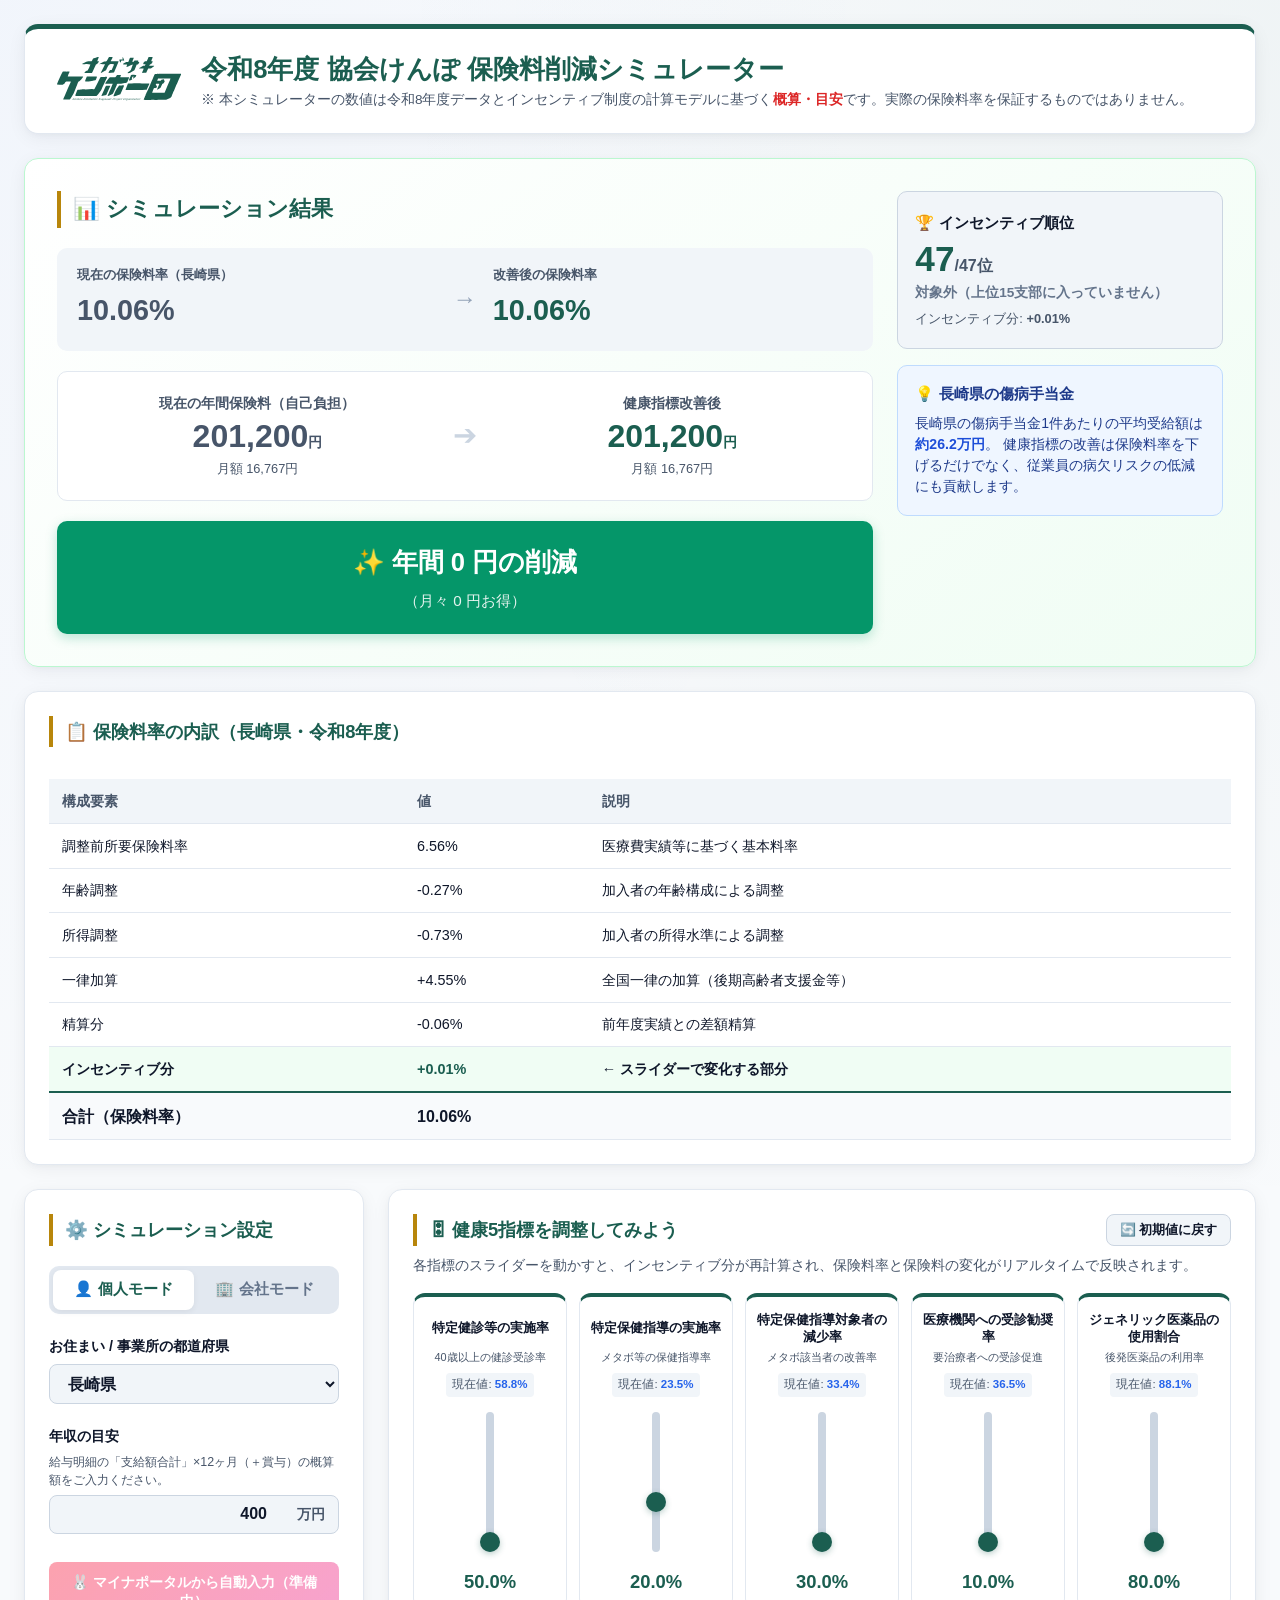
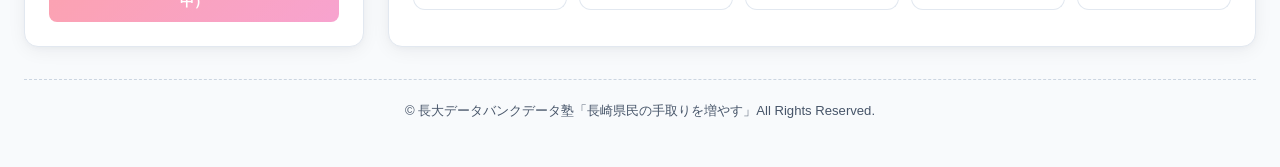
==== simulator.html @ 2b8e1562 "KenpoSimulator シミュレーターをランディングページに統合" ====
<!DOCTYPE html>
<html lang="ja">
  <head>
    <meta charset="UTF-8" />
    <link rel="icon" type="image/svg+xml" href="data:image/svg+xml,<svg xmlns=%22http://www.w3.org/2000/svg%22 viewBox=%220 0 100 100%22><text y=%22.9em%22 font-size=%2290%22>📉</text></svg>" />
    <meta name="viewport" content="width=device-width, initial-scale=1.0" />
    <title>令和8年度 協会けんぽ 保険料削減シミュレーター</title>
    
    <style rel="stylesheet" crossorigin>:root{--bg-primary: #f8fafc;--bg-secondary: #ffffff;--bg-subtle: #f1f5f9;--primary: #1b5e50;--primary-glow: rgba(27, 94, 80, .15);--accent: #2563eb;--accent-glow: rgba(37, 99, 235, .15);--gold: #b8860b;--gold-light: #fef3c7;--text-main: #0f172a;--text-muted: #475569;--text-highlight: #059669;--border: 1px solid #e2e8f0;--card-shadow: 0 4px 20px -2px rgba(15, 23, 42, .07), 0 2px 6px -1px rgba(15, 23, 42, .03);--transition: all .2s ease;--radius: 14px}*{box-sizing:border-box;margin:0;padding:0}body{font-family:Outfit,Inter,Noto Sans JP,sans-serif;background:var(--bg-primary);background-image:radial-gradient(at 0% 0%,rgba(37,99,235,.03) 0px,transparent 50%),radial-gradient(at 100% 0%,rgba(27,94,80,.04) 0px,transparent 50%);color:var(--text-main);min-height:100vh;line-height:1.7;padding:1.5rem;font-size:1rem}.app-container{max-width:1280px;margin:0 auto;display:flex;flex-direction:column;gap:1.5rem}.app-header{padding:1.5rem 2rem;background:var(--bg-secondary);border:var(--border);border-radius:var(--radius);box-shadow:var(--card-shadow);border-top:5px solid var(--primary)}.header-title-area{display:flex;align-items:center;gap:1.25rem}.header-logo-svg{height:48px;width:auto;flex-shrink:0}.title-group{display:flex;flex-direction:column;gap:.25rem}.header-title{font-size:1.6rem;font-weight:800;color:var(--primary);line-height:1.3}.disclaimer-text{font-size:.85rem;color:var(--text-muted);line-height:1.4}.disclaimer-text strong{color:#dc2626}.main-layout{display:flex;flex-direction:column;gap:1.5rem}.glass-card{background:var(--bg-secondary);border:var(--border);border-radius:var(--radius);padding:1.5rem;box-shadow:var(--card-shadow)}.results-banner{display:flex;gap:1.5rem;background:linear-gradient(145deg,#fff,#f0fdf4);border:1px solid #bbf7d0;padding:2rem}.result-main-info{flex:5;display:flex;flex-direction:column;gap:1.25rem}.result-side-info{flex:2;display:flex;flex-direction:column;gap:1rem;min-width:240px}.result-headline{font-size:1.35rem;font-weight:800;color:var(--primary);border-left:4px solid var(--gold);padding-left:.75rem}.rate-comparison-strip{display:flex;align-items:center;gap:1rem;background:var(--bg-subtle);border-radius:10px;padding:1rem 1.25rem}.rate-box{display:flex;flex-direction:column;flex:1}.rate-label{font-size:.8rem;color:var(--text-muted);font-weight:600}.rate-value{font-size:1.8rem;font-weight:900;font-feature-settings:"tnum"}.rate-value.current{color:#475569}.rate-value.simulated{color:var(--primary)}.rate-arrow{font-size:1.5rem;color:#94a3b8;font-weight:700;flex-shrink:0}.amount-comparison{display:flex;align-items:center;gap:1rem;background:var(--bg-secondary);border-radius:10px;padding:1.25rem;border:1px solid #e2e8f0}.amount-box{display:flex;flex-direction:column;flex:1;text-align:center;gap:.15rem}.amount-label{font-size:.85rem;color:var(--text-muted);font-weight:600}.amount-value{font-size:2rem;font-weight:900;font-feature-settings:"tnum";line-height:1.2}.amount-value.current{color:#475569}.amount-value.simulated{color:var(--primary)}.amount-value small{font-size:.9rem;font-weight:600}.amount-monthly{font-size:.8rem;color:var(--text-muted)}.amount-arrow{font-size:1.8rem;color:#cbd5e1;flex-shrink:0}.savings-banner{background:#059669;color:#fff;border-radius:10px;padding:1.25rem;text-align:center;display:flex;flex-direction:column;gap:.25rem;box-shadow:0 4px 12px #05966940}.savings-banner.warning{background:#dc2626;box-shadow:0 4px 12px #dc262640}.savings-banner-amount{font-size:1.6rem;font-weight:900}.savings-banner-sub{font-size:.95rem;opacity:.9}.fun-fact-card{background:#fef3c7;border:1px solid #fde68a;padding:1.1rem;border-radius:10px;display:flex;align-items:center;gap:.75rem}.fun-fact-emoji{font-size:2rem;flex-shrink:0}.fun-fact-body{display:flex;flex-direction:column;gap:.15rem}.fun-fact-lead{font-size:.8rem;color:#92400e}.fun-fact-main{font-size:1.05rem;color:#78350f}.info-card{padding:1.1rem;border-radius:10px;font-size:.88rem;line-height:1.5}.info-card.nagasaki{background:#eff6ff;border:1px solid #bfdbfe;color:#1e3a8a}.info-card h4{margin-bottom:.4rem;font-size:.95rem}.info-card strong{color:#1d4ed8}.main-grid{display:grid;grid-template-columns:340px 1fr;gap:1.5rem}.section-title{font-size:1.15rem;font-weight:800;color:var(--primary);border-left:4px solid var(--gold);padding-left:.75rem;margin-bottom:1.25rem}.mode-tabs{display:flex;gap:0;margin-bottom:1.25rem;background:#e2e8f0;padding:4px;border-radius:10px}.mode-tab{flex:1;padding:.6rem 0;border:none;background:transparent;font-size:.95rem;font-weight:700;color:#64748b;cursor:pointer;border-radius:8px;transition:var(--transition)}.mode-tab.active{background:#fff;color:var(--primary);box-shadow:0 2px 6px #0000000f}.mode-tab:hover:not(.active){color:var(--text-main)}.input-form-area{display:flex;flex-direction:column;gap:1.25rem}.control-group{display:flex;flex-direction:column;gap:.35rem}.control-label{font-size:.9rem;color:var(--text-main);font-weight:700}.input-hint{font-size:.78rem;color:var(--text-muted);line-height:1.4}.custom-select,.custom-input{background:var(--bg-subtle);border:1px solid #cbd5e1;border-radius:8px;color:var(--text-main);padding:.6rem .9rem;font-size:1rem;font-weight:600;width:100%;transition:var(--transition);outline:none}.custom-input:focus,.custom-select:focus{border-color:var(--primary);background:#fff;box-shadow:0 0 0 3px var(--primary-glow)}.input-with-unit{position:relative;display:flex;align-items:center}.input-with-unit .custom-input{padding-right:3.5rem;text-align:right}.input-unit{position:absolute;right:.9rem;font-size:.85rem;color:var(--text-muted);font-weight:700;pointer-events:none}.mynaportal-mock{margin-top:.5rem}.mynaportal-btn{width:100%;padding:.7rem;background:linear-gradient(135deg,#fb7185,#f472b6);color:#fff;border:none;border-radius:8px;font-size:.9rem;font-weight:700;cursor:not-allowed;opacity:.65;display:flex;justify-content:center;align-items:center;gap:.4rem}.slider-header{display:flex;justify-content:space-between;align-items:flex-start;margin-bottom:.5rem}.slider-header .section-title{margin-bottom:0}.reset-btn{background:var(--bg-subtle);border:1px solid #cbd5e1;color:var(--text-main);padding:.4rem .8rem;border-radius:8px;font-size:.8rem;font-weight:700;cursor:pointer;transition:var(--transition);white-space:nowrap}.reset-btn:hover{background:#e2e8f0}.slider-guide{font-size:.85rem;color:var(--text-muted);margin-bottom:1rem}.slider-grid{display:grid;grid-template-columns:repeat(5,1fr);gap:.75rem}.slider-card{background:#fff;border:1px solid #e2e8f0;border-radius:12px;padding:.75rem .5rem;display:flex;flex-direction:column;align-items:center;border-top:4px solid var(--primary);transition:var(--transition)}.slider-card:hover{border-color:var(--primary);transform:translateY(-2px);box-shadow:0 6px 16px #0f172a0f}.slider-title{font-size:.8rem;font-weight:700;text-align:center;color:var(--text-main);min-height:2.4rem;display:flex;align-items:center;justify-content:center;line-height:1.3}.slider-description{font-size:.68rem;color:var(--text-muted);text-align:center;margin-bottom:.4rem}.reference-value{font-size:.72rem;color:var(--text-muted);background:var(--bg-subtle);padding:.15rem .4rem;border-radius:4px;margin-bottom:.6rem}.reference-value span{color:var(--accent);font-weight:700}.vertical-slider-wrapper{height:150px;display:flex;align-items:center;justify-content:center;margin-bottom:.6rem}.slider-vertical{-webkit-appearance:none;-moz-appearance:none;appearance:none;width:8px;height:140px;background:#cbd5e1;border-radius:4px;outline:none;cursor:pointer;writing-mode:vertical-lr;direction:rtl}.slider-vertical::-webkit-slider-thumb{-webkit-appearance:none;-moz-appearance:none;appearance:none;width:20px;height:20px;border-radius:50%;background:var(--primary);box-shadow:0 2px 6px #1b5e504d;cursor:pointer;transition:transform .1s}.slider-vertical::-webkit-slider-thumb:hover{transform:scale(1.2)}.slider-vertical::-moz-range-thumb{width:20px;height:20px;border:none;border-radius:50%;background:var(--primary);box-shadow:0 2px 6px #1b5e504d;cursor:pointer}.slider-value{font-size:1.15rem;font-weight:800;color:var(--primary);font-feature-settings:"tnum"}.rank-card{background:#f1f5f9;border:1px solid #cbd5e1;padding:1.1rem;border-radius:10px;display:flex;flex-direction:column;gap:.3rem}.rank-card.top15{background:#ecfdf5;border-color:#a7f3d0}.rank-card h4{font-size:.95rem;color:var(--text-main)}.rank-number{font-size:2.2rem;font-weight:900;color:var(--primary);line-height:1}.rank-number small{font-size:1rem;font-weight:700;color:var(--text-muted)}.rank-status{font-size:.85rem;font-weight:700;color:#047857}.rank-card:not(.top15) .rank-status{color:#64748b}.rank-detail{font-size:.8rem;color:var(--text-muted)}.rank-change{font-size:.75rem;color:#94a3b8;margin-left:.2rem}.rate-breakdown-section{display:flex;flex-direction:column;gap:.75rem}.rate-breakdown-table{width:100%;border-collapse:collapse;font-size:.9rem}.rate-breakdown-table th,.rate-breakdown-table td{padding:.6rem .8rem;text-align:left;border-bottom:1px solid #e2e8f0}.rate-breakdown-table th{background:var(--bg-subtle);color:var(--text-muted);font-weight:700}.rate-breakdown-table tr.highlight-row{background:#f0fdf4;font-weight:700}.rate-breakdown-table td.incentive-value{color:var(--primary);font-weight:800}.rate-breakdown-table tr.total-row{border-top:2px solid var(--primary);background:#f8fafc;font-size:1rem}.app-footer{text-align:center;padding:1.25rem;color:var(--text-muted);font-size:.82rem;border-top:1px dashed #cbd5e1;margin-top:.5rem}@media (max-width: 1100px){.results-banner{flex-direction:column}.result-side-info{flex-direction:row;min-width:auto}.main-grid{grid-template-columns:1fr}.slider-grid{grid-template-columns:repeat(auto-fit,minmax(130px,1fr))}}@media (max-width: 640px){body{padding:.75rem}.header-title-area{flex-direction:column;align-items:flex-start}.header-logo-svg{height:36px}.header-title{font-size:1.25rem}.rate-comparison-strip{flex-direction:column;text-align:center}.rate-arrow{transform:rotate(90deg)}.amount-comparison{flex-direction:column;text-align:center}.amount-arrow{transform:rotate(90deg)}.result-side-info{flex-direction:column}.slider-grid{grid-template-columns:repeat(2,1fr)}}</style>
  </head>
  <body>
    <div id="root"></div>
  <script  >(function(){const t=document.createElement("link").relList;if(t&&t.supports&&t.supports("modulepreload"))return;for(const l of document.querySelectorAll('link[rel="modulepreload"]'))r(l);new MutationObserver(l=>{for(const u of l)if(u.type==="childList")for(const a of u.addedNodes)a.tagName==="LINK"&&a.rel==="modulepreload"&&r(a)}).observe(document,{childList:!0,subtree:!0});function n(l){const u={};return l.integrity&&(u.integrity=l.integrity),l.referrerPolicy&&(u.referrerPolicy=l.referrerPolicy),l.crossOrigin==="use-credentials"?u.credentials="include":l.crossOrigin==="anonymous"?u.credentials="omit":u.credentials="same-origin",u}function r(l){if(l.ep)return;l.ep=!0;const u=n(l);fetch(l.href,u)}})();function sc(e){return e&&e.__esModule&&Object.prototype.hasOwnProperty.call(e,"default")?e.default:e}var Xi={exports:{}},cl={},Zi={exports:{}},P={};/**
 * @license React
 * react.production.min.js
 *
 * Copyright (c) Facebook, Inc. and its affiliates.
 *
 * This source code is licensed under the MIT license found in the
 * LICENSE file in the root directory of this source tree.
 */var nr=Symbol.for("react.element"),cc=Symbol.for("react.portal"),fc=Symbol.for("react.fragment"),dc=Symbol.for("react.strict_mode"),pc=Symbol.for("react.profiler"),hc=Symbol.for("react.provider"),gc=Symbol.for("react.context"),mc=Symbol.for("react.forward_ref"),yc=Symbol.for("react.suspense"),vc=Symbol.for("react.memo"),Rc=Symbol.for("react.lazy"),Oa=Symbol.iterator;function kc(e){return e===null||typeof e!="object"?null:(e=Oa&&e[Oa]||e["@@iterator"],typeof e=="function"?e:null)}var Ji={isMounted:function(){return!1},enqueueForceUpdate:function(){},enqueueReplaceState:function(){},enqueueSetState:function(){}},qi=Object.assign,bi={};function pn(e,t,n){this.props=e,this.context=t,this.refs=bi,this.updater=n||Ji}pn.prototype.isReactComponent={};pn.prototype.setState=function(e,t){if(typeof e!="object"&&typeof e!="function"&&e!=null)throw Error("setState(...): takes an object of state variables to update or a function which returns an object of state variables.");this.updater.enqueueSetState(this,e,t,"setState")};pn.prototype.forceUpdate=function(e){this.updater.enqueueForceUpdate(this,e,"forceUpdate")};function eo(){}eo.prototype=pn.prototype;function Wu(e,t,n){this.props=e,this.context=t,this.refs=bi,this.updater=n||Ji}var Qu=Wu.prototype=new eo;Qu.constructor=Wu;qi(Qu,pn.prototype);Qu.isPureReactComponent=!0;var Fa=Array.isArray,to=Object.prototype.hasOwnProperty,Ku={current:null},no={key:!0,ref:!0,__self:!0,__source:!0};function ro(e,t,n){var r,l={},u=null,a=null;if(t!=null)for(r in t.ref!==void 0&&(a=t.ref),t.key!==void 0&&(u=""+t.key),t)to.call(t,r)&&!no.hasOwnProperty(r)&&(l[r]=t[r]);var i=arguments.length-2;if(i===1)l.children=n;else if(1<i){for(var o=Array(i),d=0;d<i;d++)o[d]=arguments[d+2];l.children=o}if(e&&e.defaultProps)for(r in i=e.defaultProps,i)l[r]===void 0&&(l[r]=i[r]);return{$typeof:nr,type:e,key:u,ref:a,props:l,_owner:Ku.current}}function wc(e,t){return{$typeof:nr,type:e.type,key:t,ref:e.ref,props:e.props,_owner:e._owner}}function Xu(e){return typeof e=="object"&&e!==null&&e.$typeof===nr}function Sc(e){var t={"=":"=0",":":"=2"};return"$"+e.replace(/[=:]/g,function(n){return t[n]})}var Ga=/\/+/g;function Nl(e,t){return typeof e=="object"&&e!==null&&e.key!=null?Sc(""+e.key):t.toString(36)}function Er(e,t,n,r,l){var u=typeof e;(u==="undefined"||u==="boolean")&&(e=null);var a=!1;if(e===null)a=!0;else switch(u){case"string":case"number":a=!0;break;case"object":switch(e.$typeof){case nr:case cc:a=!0}}if(a)return a=e,l=l(a),e=r===""?"."+Nl(a,0):r,Fa(l)?(n="",e!=null&&(n=e.replace(Ga,"</body>/")+"/"),Er(l,t,n,"",function(d){return d})):l!=null&&(Xu(l)&&(l=wc(l,n+(!l.key||a&&a.key===l.key?"":(""+l.key).replace(Ga,"</body>/")+"/")+e)),t.push(l)),1;if(a=0,r=r===""?".":r+":",Fa(e))for(var i=0;i<e.length;i++){u=e[i];var o=r+Nl(u,i);a+=Er(u,t,n,o,l)}else if(o=kc(e),typeof o=="function")for(e=o.call(e),i=0;!(u=e.next()).done;)u=u.value,o=r+Nl(u,i++),a+=Er(u,t,n,o,l);else if(u==="object")throw t=String(e),Error("Objects are not valid as a React child (found: "+(t==="[object Object]"?"object with keys {"+Object.keys(e).join(", ")+"}":t)+"). If you meant to render a collection of children, use an array instead.");return a}function sr(e,t,n){if(e==null)return e;var r=[],l=0;return Er(e,r,"","",function(u){return t.call(n,u,l++)}),r}function xc(e){if(e._status===-1){var t=e._result;t=t(),t.then(function(n){(e._status===0||e._status===-1)&&(e._status=1,e._result=n)},function(n){(e._status===0||e._status===-1)&&(e._status=2,e._result=n)}),e._status===-1&&(e._status=0,e._result=t)}if(e._status===1)return e._result.default;throw e._result}var se={current:null},Yr={transition:null},jc={ReactCurrentDispatcher:se,ReactCurrentBatchConfig:Yr,ReactCurrentOwner:Ku};function lo(){throw Error("act(...) is not supported in production builds of React.")}P.Children={map:sr,forEach:function(e,t,n){sr(e,function(){t.apply(this,arguments)},n)},count:function(e){var t=0;return sr(e,function(){t++}),t},toArray:function(e){return sr(e,function(t){return t})||[]},only:function(e){if(!Xu(e))throw Error("React.Children.only expected to receive a single React element child.");return e}};P.Component=pn;P.Fragment=fc;P.Profiler=pc;P.PureComponent=Wu;P.StrictMode=dc;P.Suspense=yc;P.__SECRET_INTERNALS_DO_NOT_USE_OR_YOU_WILL_BE_FIRED=jc;P.act=lo;P.cloneElement=function(e,t,n){if(e==null)throw Error("React.cloneElement(...): The argument must be a React element, but you passed "+e+".");var r=qi({},e.props),l=e.key,u=e.ref,a=e._owner;if(t!=null){if(t.ref!==void 0&&(u=t.ref,a=Ku.current),t.key!==void 0&&(l=""+t.key),e.type&&e.type.defaultProps)var i=e.type.defaultProps;for(o in t)to.call(t,o)&&!no.hasOwnProperty(o)&&(r[o]=t[o]===void 0&&i!==void 0?i[o]:t[o])}var o=arguments.length-2;if(o===1)r.children=n;else if(1<o){i=Array(o);for(var d=0;d<o;d++)i[d]=arguments[d+2];r.children=i}return{$typeof:nr,type:e.type,key:l,ref:u,props:r,_owner:a}};P.createContext=function(e){return e={$typeof:gc,_currentValue:e,_currentValue2:e,_threadCount:0,Provider:null,Consumer:null,_defaultValue:null,_globalName:null},e.Provider={$typeof:hc,_context:e},e.Consumer=e};P.createElement=ro;P.createFactory=function(e){var t=ro.bind(null,e);return t.type=e,t};P.createRef=function(){return{current:null}};P.forwardRef=function(e){return{$typeof:mc,render:e}};P.isValidElement=Xu;P.lazy=function(e){return{$typeof:Rc,_payload:{_status:-1,_result:e},_init:xc}};P.memo=function(e,t){return{$typeof:vc,type:e,compare:t===void 0?null:t}};P.startTransition=function(e){var t=Yr.transition;Yr.transition={};try{e()}finally{Yr.transition=t}};P.unstable_act=lo;P.useCallback=function(e,t){return se.current.useCallback(e,t)};P.useContext=function(e){return se.current.useContext(e)};P.useDebugValue=function(){};P.useDeferredValue=function(e){return se.current.useDeferredValue(e)};P.useEffect=function(e,t){return se.current.useEffect(e,t)};P.useId=function(){return se.current.useId()};P.useImperativeHandle=function(e,t,n){return se.current.useImperativeHandle(e,t,n)};P.useInsertionEffect=function(e,t){return se.current.useInsertionEffect(e,t)};P.useLayoutEffect=function(e,t){return se.current.useLayoutEffect(e,t)};P.useMemo=function(e,t){return se.current.useMemo(e,t)};P.useReducer=function(e,t,n){return se.current.useReducer(e,t,n)};P.useRef=function(e){return se.current.useRef(e)};P.useState=function(e){return se.current.useState(e)};P.useSyncExternalStore=function(e,t,n){return se.current.useSyncExternalStore(e,t,n)};P.useTransition=function(){return se.current.useTransition()};P.version="18.3.1";Zi.exports=P;var Pe=Zi.exports;const Cc=sc(Pe);/**
 * @license React
 * react-jsx-runtime.production.min.js
 *
 * Copyright (c) Facebook, Inc. and its affiliates.
 *
 * This source code is licensed under the MIT license found in the
 * LICENSE file in the root directory of this source tree.
 */var Ic=Pe,Nc=Symbol.for("react.element"),Ec=Symbol.for("react.fragment"),Yc=Object.prototype.hasOwnProperty,_c=Ic.__SECRET_INTERNALS_DO_NOT_USE_OR_YOU_WILL_BE_FIRED.ReactCurrentOwner,Dc={key:!0,ref:!0,__self:!0,__source:!0};function uo(e,t,n){var r,l={},u=null,a=null;n!==void 0&&(u=""+n),t.key!==void 0&&(u=""+t.key),t.ref!==void 0&&(a=t.ref);for(r in t)Yc.call(t,r)&&!Dc.hasOwnProperty(r)&&(l[r]=t[r]);if(e&&e.defaultProps)for(r in t=e.defaultProps,t)l[r]===void 0&&(l[r]=t[r]);return{$typeof:Nc,type:e,key:u,ref:a,props:l,_owner:_c.current}}cl.Fragment=Ec;cl.jsx=uo;cl.jsxs=uo;Xi.exports=cl;var f=Xi.exports,bl={},ao={exports:{}},ke={},io={exports:{}},oo={};/**
 * @license React
 * scheduler.production.min.js
 *
 * Copyright (c) Facebook, Inc. and its affiliates.
 *
 * This source code is licensed under the MIT license found in the
 * LICENSE file in the root directory of this source tree.
 */(function(e){function t(j,_){var D=j.length;j.push(_);e:for(;0<D;){var B=D-1>>>1,J=j[B];if(0<l(J,_))j[B]=_,j[D]=J,D=B;else break e}}function n(j){return j.length===0?null:j[0]}function r(j){if(j.length===0)return null;var _=j[0],D=j.pop();if(D!==_){j[0]=D;e:for(var B=0,J=j.length,ir=J>>>1;B<ir;){var xt=2*(B+1)-1,Il=j[xt],jt=xt+1,or=j[jt];if(0>l(Il,D))jt<J&&0>l(or,Il)?(j[B]=or,j[jt]=D,B=jt):(j[B]=Il,j[xt]=D,B=xt);else if(jt<J&&0>l(or,D))j[B]=or,j[jt]=D,B=jt;else break e}}return _}function l(j,_){var D=j.sortIndex-_.sortIndex;return D!==0?D:j.id-_.id}if(typeof performance=="object"&&typeof performance.now=="function"){var u=performance;e.unstable_now=function(){return u.now()}}else{var a=Date,i=a.now();e.unstable_now=function(){return a.now()-i}}var o=[],d=[],y=1,m=null,g=3,w=!1,x=!1,R=!1,z=typeof setTimeout=="function"?setTimeout:null,p=typeof clearTimeout=="function"?clearTimeout:null,s=typeof setImmediate<"u"?setImmediate:null;typeof navigator<"u"&&navigator.scheduling!==void 0&&navigator.scheduling.isInputPending!==void 0&&navigator.scheduling.isInputPending.bind(navigator.scheduling);function c(j){for(var _=n(d);_!==null;){if(_.callback===null)r(d);else if(_.startTime<=j)r(d),_.sortIndex=_.expirationTime,t(o,_);else break;_=n(d)}}function h(j){if(R=!1,c(j),!x)if(n(o)!==null)x=!0,mn(S);else{var _=n(d);_!==null&&$(h,_.startTime-j)}}function S(j,_){x=!1,R&&(R=!1,p(k),k=-1),w=!0;var D=g;try{for(c(_),m=n(o);m!==null&&(!(m.expirationTime>_)||j&&!K());){var B=m.callback;if(typeof B=="function"){m.callback=null,g=m.priorityLevel;var J=B(m.expirationTime<=_);_=e.unstable_now(),typeof J=="function"?m.callback=J:m===n(o)&&r(o),c(_)}else r(o);m=n(o)}if(m!==null)var ir=!0;else{var xt=n(d);xt!==null&&$(h,xt.startTime-_),ir=!1}return ir}finally{m=null,g=D,w=!1}}var N=!1,C=null,k=-1,Y=5,E=-1;function K(){return!(e.unstable_now()-E<Y)}function Ee(){if(C!==null){var j=e.unstable_now();E=j;var _=!0;try{_=C(!0,j)}finally{_?Ye():(N=!1,C=null)}}else N=!1}var Ye;if(typeof s=="function")Ye=function(){s(Ee)};else if(typeof MessageChannel<"u"){var tt=new MessageChannel,St=tt.port2;tt.port1.onmessage=Ee,Ye=function(){St.postMessage(null)}}else Ye=function(){z(Ee,0)};function mn(j){C=j,N||(N=!0,Ye())}function $(j,_){k=z(function(){j(e.unstable_now())},_)}e.unstable_IdlePriority=5,e.unstable_ImmediatePriority=1,e.unstable_LowPriority=4,e.unstable_NormalPriority=3,e.unstable_Profiling=null,e.unstable_UserBlockingPriority=2,e.unstable_cancelCallback=function(j){j.callback=null},e.unstable_continueExecution=function(){x||w||(x=!0,mn(S))},e.unstable_forceFrameRate=function(j){0>j||125<j?console.error("forceFrameRate takes a positive int between 0 and 125, forcing frame rates higher than 125 fps is not supported"):Y=0<j?Math.floor(1e3/j):5},e.unstable_getCurrentPriorityLevel=function(){return g},e.unstable_getFirstCallbackNode=function(){return n(o)},e.unstable_next=function(j){switch(g){case 1:case 2:case 3:var _=3;break;default:_=g}var D=g;g=_;try{return j()}finally{g=D}},e.unstable_pauseExecution=function(){},e.unstable_requestPaint=function(){},e.unstable_runWithPriority=function(j,_){switch(j){case 1:case 2:case 3:case 4:case 5:break;default:j=3}var D=g;g=j;try{return _()}finally{g=D}},e.unstable_scheduleCallback=function(j,_,D){var B=e.unstable_now();switch(typeof D=="object"&&D!==null?(D=D.delay,D=typeof D=="number"&&0<D?B+D:B):D=B,j){case 1:var J=-1;break;case 2:J=250;break;case 5:J=1073741823;break;case 4:J=1e4;break;default:J=5e3}return J=D+J,j={id:y++,callback:_,priorityLevel:j,startTime:D,expirationTime:J,sortIndex:-1},D>B?(j.sortIndex=D,t(d,j),n(o)===null&&j===n(d)&&(R?(p(k),k=-1):R=!0,$(h,D-B))):(j.sortIndex=J,t(o,j),x||w||(x=!0,mn(S))),j},e.unstable_shouldYield=K,e.unstable_wrapCallback=function(j){var _=g;return function(){var D=g;g=_;try{return j.apply(this,arguments)}finally{g=D}}}})(oo);io.exports=oo;var Pc=io.exports;/**
 * @license React
 * react-dom.production.min.js
 *
 * Copyright (c) Facebook, Inc. and its affiliates.
 *
 * This source code is licensed under the MIT license found in the
 * LICENSE file in the root directory of this source tree.
 */var Ac=Pe,Re=Pc;function v(e){for(var t="https://reactjs.org/docs/error-decoder.html?invariant="+e,n=1;n<arguments.length;n++)t+="&args[]="+encodeURIComponent(arguments[n]);return"Minified React error #"+e+"; visit "+t+" for the full message or use the non-minified dev environment for full errors and additional helpful warnings."}var so=new Set,Vn={};function Tt(e,t){un(e,t),un(e+"Capture",t)}function un(e,t){for(Vn[e]=t,e=0;e<t.length;e++)so.add(t[e])}var Ze=!(typeof window>"u"||typeof window.document>"u"||typeof window.document.createElement>"u"),eu=Object.prototype.hasOwnProperty,zc=/^[:A-Z_a-z\u00C0-\u00D6\u00D8-\u00F6\u00F8-\u02FF\u0370-\u037D\u037F-\u1FFF\u200C-\u200D\u2070-\u218F\u2C00-\u2FEF\u3001-\uD7FF\uF900-\uFDCF\uFDF0-\uFFFD][:A-Z_a-z\u00C0-\u00D6\u00D8-\u00F6\u00F8-\u02FF\u0370-\u037D\u037F-\u1FFF\u200C-\u200D\u2070-\u218F\u2C00-\u2FEF\u3001-\uD7FF\uF900-\uFDCF\uFDF0-\uFFFD\-.0-9\u00B7\u0300-\u036F\u203F-\u2040]*$/,$a={},Ha={};function Uc(e){return eu.call(Ha,e)?!0:eu.call($a,e)?!1:zc.test(e)?Ha[e]=!0:($a[e]=!0,!1)}function Lc(e,t,n,r){if(n!==null&&n.type===0)return!1;switch(typeof t){case"function":case"symbol":return!0;case"boolean":return r?!1:n!==null?!n.acceptsBooleans:(e=e.toLowerCase().slice(0,5),e!=="data-"&&e!=="aria-");default:return!1}}function Tc(e,t,n,r){if(t===null||typeof t>"u"||Lc(e,t,n,r))return!0;if(r)return!1;if(n!==null)switch(n.type){case 3:return!t;case 4:return t===!1;case 5:return isNaN(t);case 6:return isNaN(t)||1>t}return!1}function ce(e,t,n,r,l,u,a){this.acceptsBooleans=t===2||t===3||t===4,this.attributeName=r,this.attributeNamespace=l,this.mustUseProperty=n,this.propertyName=e,this.type=t,this.sanitizeURL=u,this.removeEmptyString=a}var ne={};"children dangerouslySetInnerHTML defaultValue defaultChecked innerHTML suppressContentEditableWarning suppressHydrationWarning style".split(" ").forEach(function(e){ne[e]=new ce(e,0,!1,e,null,!1,!1)});[["acceptCharset","accept-charset"],["className","class"],["htmlFor","for"],["httpEquiv","http-equiv"]].forEach(function(e){var t=e[0];ne[t]=new ce(t,1,!1,e[1],null,!1,!1)});["contentEditable","draggable","spellCheck","value"].forEach(function(e){ne[e]=new ce(e,2,!1,e.toLowerCase(),null,!1,!1)});["autoReverse","externalResourcesRequired","focusable","preserveAlpha"].forEach(function(e){ne[e]=new ce(e,2,!1,e,null,!1,!1)});"allowFullScreen async autoFocus autoPlay controls default  disabled disablePictureInPicture disableRemotePlayback formNoValidate hidden loop noModule noValidate open playsInline readOnly required reversed scoped seamless itemScope".split(" ").forEach(function(e){ne[e]=new ce(e,3,!1,e.toLowerCase(),null,!1,!1)});["checked","multiple","muted","selected"].forEach(function(e){ne[e]=new ce(e,3,!0,e,null,!1,!1)});["capture","download"].forEach(function(e){ne[e]=new ce(e,4,!1,e,null,!1,!1)});["cols","rows","size","span"].forEach(function(e){ne[e]=new ce(e,6,!1,e,null,!1,!1)});["rowSpan","start"].forEach(function(e){ne[e]=new ce(e,5,!1,e.toLowerCase(),null,!1,!1)});var Zu=/[\-:]([a-z])/g;function Ju(e){return e[1].toUpperCase()}"accent-height alignment-baseline arabic-form baseline-shift cap-height clip-path clip-rule color-interpolation color-interpolation-filters color-profile color-rendering dominant-baseline enable-background fill-opacity fill-rule flood-color flood-opacity font-family font-size font-size-adjust font-stretch font-style font-variant font-weight glyph-name glyph-orientation-horizontal glyph-orientation-vertical horiz-adv-x horiz-origin-x image-rendering letter-spacing lighting-color marker-end marker-mid marker-start overline-position overline-thickness paint-order panose-1 pointer-events rendering-intent shape-rendering stop-color stop-opacity strikethrough-position strikethrough-thickness stroke-dasharray stroke-dashoffset stroke-linecap stroke-linejoin stroke-miterlimit stroke-opacity stroke-width text-anchor text-decoration text-rendering underline-position underline-thickness unicode-bidi unicode-range units-per-em v-alphabetic v-hanging v-ideographic v-mathematical vector-effect vert-adv-y vert-origin-x vert-origin-y word-spacing writing-mode xmlns:xlink x-height".split(" ").forEach(function(e){var t=e.replace(Zu,Ju);ne[t]=new ce(t,1,!1,e,null,!1,!1)});"xlink:actuate xlink:arcrole xlink:role xlink:show xlink:title xlink:type".split(" ").forEach(function(e){var t=e.replace(Zu,Ju);ne[t]=new ce(t,1,!1,e,"http://www.w3.org/1999/xlink",!1,!1)});["xml:base","xml:lang","xml:space"].forEach(function(e){var t=e.replace(Zu,Ju);ne[t]=new ce(t,1,!1,e,"http://www.w3.org/XML/1998/namespace",!1,!1)});["tabIndex","crossOrigin"].forEach(function(e){ne[e]=new ce(e,1,!1,e.toLowerCase(),null,!1,!1)});ne.xlinkHref=new ce("xlinkHref",1,!1,"xlink:href","http://www.w3.org/1999/xlink",!0,!1);["src","href","action","formAction"].forEach(function(e){ne[e]=new ce(e,1,!1,e.toLowerCase(),null,!0,!0)});function qu(e,t,n,r){var l=ne.hasOwnProperty(t)?ne[t]:null;(l!==null?l.type!==0:r||!(2<t.length)||t[0]!=="o"&&t[0]!=="O"||t[1]!=="n"&&t[1]!=="N")&&(Tc(t,n,l,r)&&(n=null),r||l===null?Uc(t)&&(n===null?e.removeAttribute(t):e.setAttribute(t,""+n)):l.mustUseProperty?e[l.propertyName]=n===null?l.type===3?!1:"":n:(t=l.attributeName,r=l.attributeNamespace,n===null?e.removeAttribute(t):(l=l.type,n=l===3||l===4&&n===!0?"":""+n,r?e.setAttributeNS(r,t,n):e.setAttribute(t,n))))}var et=Ac.__SECRET_INTERNALS_DO_NOT_USE_OR_YOU_WILL_BE_FIRED,cr=Symbol.for("react.element"),Ft=Symbol.for("react.portal"),Gt=Symbol.for("react.fragment"),bu=Symbol.for("react.strict_mode"),tu=Symbol.for("react.profiler"),co=Symbol.for("react.provider"),fo=Symbol.for("react.context"),ea=Symbol.for("react.forward_ref"),nu=Symbol.for("react.suspense"),ru=Symbol.for("react.suspense_list"),ta=Symbol.for("react.memo"),rt=Symbol.for("react.lazy"),po=Symbol.for("react.offscreen"),Ba=Symbol.iterator;function yn(e){return e===null||typeof e!="object"?null:(e=Ba&&e[Ba]||e["@@iterator"],typeof e=="function"?e:null)}var G=Object.assign,El;function In(e){if(El===void 0)try{throw Error()}catch(n){var t=n.stack.trim().match(/\n( *(at )?)/);El=t&&t[1]||""}return`
`+El+e}var Yl=!1;function _l(e,t){if(!e||Yl)return"";Yl=!0;var n=Error.prepareStackTrace;Error.prepareStackTrace=void 0;try{if(t)if(t=function(){throw Error()},Object.defineProperty(t.prototype,"props",{set:function(){throw Error()}}),typeof Reflect=="object"&&Reflect.construct){try{Reflect.construct(t,[])}catch(d){var r=d}Reflect.construct(e,[],t)}else{try{t.call()}catch(d){r=d}e.call(t.prototype)}else{try{throw Error()}catch(d){r=d}e()}}catch(d){if(d&&r&&typeof d.stack=="string"){for(var l=d.stack.split(`
`),u=r.stack.split(`
`),a=l.length-1,i=u.length-1;1<=a&&0<=i&&l[a]!==u[i];)i--;for(;1<=a&&0<=i;a--,i--)if(l[a]!==u[i]){if(a!==1||i!==1)do if(a--,i--,0>i||l[a]!==u[i]){var o=`
`+l[a].replace(" at new "," at ");return e.displayName&&o.includes("<anonymous>")&&(o=o.replace("<anonymous>",e.displayName)),o}while(1<=a&&0<=i);break}}}finally{Yl=!1,Error.prepareStackTrace=n}return(e=e?e.displayName||e.name:"")?In(e):""}function Mc(e){switch(e.tag){case 5:return In(e.type);case 16:return In("Lazy");case 13:return In("Suspense");case 19:return In("SuspenseList");case 0:case 2:case 15:return e=_l(e.type,!1),e;case 11:return e=_l(e.type.render,!1),e;case 1:return e=_l(e.type,!0),e;default:return""}}function lu(e){if(e==null)return null;if(typeof e=="function")return e.displayName||e.name||null;if(typeof e=="string")return e;switch(e){case Gt:return"Fragment";case Ft:return"Portal";case tu:return"Profiler";case bu:return"StrictMode";case nu:return"Suspense";case ru:return"SuspenseList"}if(typeof e=="object")switch(e.$typeof){case fo:return(e.displayName||"Context")+".Consumer";case co:return(e._context.displayName||"Context")+".Provider";case ea:var t=e.render;return e=e.displayName,e||(e=t.displayName||t.name||"",e=e!==""?"ForwardRef("+e+")":"ForwardRef"),e;case ta:return t=e.displayName||null,t!==null?t:lu(e.type)||"Memo";case rt:t=e._payload,e=e._init;try{return lu(e(t))}catch{}}return null}function Vc(e){var t=e.type;switch(e.tag){case 24:return"Cache";case 9:return(t.displayName||"Context")+".Consumer";case 10:return(t._context.displayName||"Context")+".Provider";case 18:return"DehydratedFragment";case 11:return e=t.render,e=e.displayName||e.name||"",t.displayName||(e!==""?"ForwardRef("+e+")":"ForwardRef");case 7:return"Fragment";case 5:return t;case 4:return"Portal";case 3:return"Root";case 6:return"Text";case 16:return lu(t);case 8:return t===bu?"StrictMode":"Mode";case 22:return"Offscreen";case 12:return"Profiler";case 21:return"Scope";case 13:return"Suspense";case 19:return"SuspenseList";case 25:return"TracingMarker";case 1:case 0:case 17:case 2:case 14:case 15:if(typeof t=="function")return t.displayName||t.name||null;if(typeof t=="string")return t}return null}function yt(e){switch(typeof e){case"boolean":case"number":case"string":case"undefined":return e;case"object":return e;default:return""}}function ho(e){var t=e.type;return(e=e.nodeName)&&e.toLowerCase()==="input"&&(t==="checkbox"||t==="radio")}function Oc(e){var t=ho(e)?"checked":"value",n=Object.getOwnPropertyDescriptor(e.constructor.prototype,t),r=""+e[t];if(!e.hasOwnProperty(t)&&typeof n<"u"&&typeof n.get=="function"&&typeof n.set=="function"){var l=n.get,u=n.set;return Object.defineProperty(e,t,{configurable:!0,get:function(){return l.call(this)},set:function(a){r=""+a,u.call(this,a)}}),Object.defineProperty(e,t,{enumerable:n.enumerable}),{getValue:function(){return r},setValue:function(a){r=""+a},stopTracking:function(){e._valueTracker=null,delete e[t]}}}}function fr(e){e._valueTracker||(e._valueTracker=Oc(e))}function go(e){if(!e)return!1;var t=e._valueTracker;if(!t)return!0;var n=t.getValue(),r="";return e&&(r=ho(e)?e.checked?"true":"false":e.value),e=r,e!==n?(t.setValue(e),!0):!1}function Or(e){if(e=e||(typeof document<"u"?document:void 0),typeof e>"u")return null;try{return e.activeElement||e.body}catch{return e.body}}function uu(e,t){var n=t.checked;return G({},t,{defaultChecked:void 0,defaultValue:void 0,value:void 0,checked:n??e._wrapperState.initialChecked})}function Wa(e,t){var n=t.defaultValue==null?"":t.defaultValue,r=t.checked!=null?t.checked:t.defaultChecked;n=yt(t.value!=null?t.value:n),e._wrapperState={initialChecked:r,initialValue:n,controlled:t.type==="checkbox"||t.type==="radio"?t.checked!=null:t.value!=null}}function mo(e,t){t=t.checked,t!=null&&qu(e,"checked",t,!1)}function au(e,t){mo(e,t);var n=yt(t.value),r=t.type;if(n!=null)r==="number"?(n===0&&e.value===""||e.value!=n)&&(e.value=""+n):e.value!==""+n&&(e.value=""+n);else if(r==="submit"||r==="reset"){e.removeAttribute("value");return}t.hasOwnProperty("value")?iu(e,t.type,n):t.hasOwnProperty("defaultValue")&&iu(e,t.type,yt(t.defaultValue)),t.checked==null&&t.defaultChecked!=null&&(e.defaultChecked=!!t.defaultChecked)}function Qa(e,t,n){if(t.hasOwnProperty("value")||t.hasOwnProperty("defaultValue")){var r=t.type;if(!(r!=="submit"&&r!=="reset"||t.value!==void 0&&t.value!==null))return;t=""+e._wrapperState.initialValue,n||t===e.value||(e.value=t),e.defaultValue=t}n=e.name,n!==""&&(e.name=""),e.defaultChecked=!!e._wrapperState.initialChecked,n!==""&&(e.name=n)}function iu(e,t,n){(t!=="number"||Or(e.ownerDocument)!==e)&&(n==null?e.defaultValue=""+e._wrapperState.initialValue:e.defaultValue!==""+n&&(e.defaultValue=""+n))}var Nn=Array.isArray;function bt(e,t,n,r){if(e=e.options,t){t={};for(var l=0;l<n.length;l++)t["$"+n[l]]=!0;for(n=0;n<e.length;n++)l=t.hasOwnProperty("$"+e[n].value),e[n].selected!==l&&(e[n].selected=l),l&&r&&(e[n].defaultSelected=!0)}else{for(n=""+yt(n),t=null,l=0;l<e.length;l++){if(e[l].value===n){e[l].selected=!0,r&&(e[l].defaultSelected=!0);return}t!==null||e[l].disabled||(t=e[l])}t!==null&&(t.selected=!0)}}function ou(e,t){if(t.dangerouslySetInnerHTML!=null)throw Error(v(91));return G({},t,{value:void 0,defaultValue:void 0,children:""+e._wrapperState.initialValue})}function Ka(e,t){var n=t.value;if(n==null){if(n=t.children,t=t.defaultValue,n!=null){if(t!=null)throw Error(v(92));if(Nn(n)){if(1<n.length)throw Error(v(93));n=n[0]}t=n}t==null&&(t=""),n=t}e._wrapperState={initialValue:yt(n)}}function yo(e,t){var n=yt(t.value),r=yt(t.defaultValue);n!=null&&(n=""+n,n!==e.value&&(e.value=n),t.defaultValue==null&&e.defaultValue!==n&&(e.defaultValue=n)),r!=null&&(e.defaultValue=""+r)}function Xa(e){var t=e.textContent;t===e._wrapperState.initialValue&&t!==""&&t!==null&&(e.value=t)}function vo(e){switch(e){case"svg":return"http://www.w3.org/2000/svg";case"math":return"http://www.w3.org/1998/Math/MathML";default:return"http://www.w3.org/1999/xhtml"}}function su(e,t){return e==null||e==="http://www.w3.org/1999/xhtml"?vo(t):e==="http://www.w3.org/2000/svg"&&t==="foreignObject"?"http://www.w3.org/1999/xhtml":e}var dr,Ro=function(e){return typeof MSApp<"u"&&MSApp.execUnsafeLocalFunction?function(t,n,r,l){MSApp.execUnsafeLocalFunction(function(){return e(t,n,r,l)})}:e}(function(e,t){if(e.namespaceURI!=="http://www.w3.org/2000/svg"||"innerHTML"in e)e.innerHTML=t;else{for(dr=dr||document.createElement("div"),dr.innerHTML="<svg>"+t.valueOf().toString()+"</svg>",t=dr.firstChild;e.firstChild;)e.removeChild(e.firstChild);for(;t.firstChild;)e.appendChild(t.firstChild)}});function On(e,t){if(t){var n=e.firstChild;if(n&&n===e.lastChild&&n.nodeType===3){n.nodeValue=t;return}}e.textContent=t}var _n={animationIterationCount:!0,aspectRatio:!0,borderImageOutset:!0,borderImageSlice:!0,borderImageWidth:!0,boxFlex:!0,boxFlexGroup:!0,boxOrdinalGroup:!0,columnCount:!0,columns:!0,flex:!0,flexGrow:!0,flexPositive:!0,flexShrink:!0,flexNegative:!0,flexOrder:!0,gridArea:!0,gridRow:!0,gridRowEnd:!0,gridRowSpan:!0,gridRowStart:!0,gridColumn:!0,gridColumnEnd:!0,gridColumnSpan:!0,gridColumnStart:!0,fontWeight:!0,lineClamp:!0,lineHeight:!0,opacity:!0,order:!0,orphans:!0,tabSize:!0,widows:!0,zIndex:!0,zoom:!0,fillOpacity:!0,floodOpacity:!0,stopOpacity:!0,strokeDasharray:!0,strokeDashoffset:!0,strokeMiterlimit:!0,strokeOpacity:!0,strokeWidth:!0},Fc=["Webkit","ms","Moz","O"];Object.keys(_n).forEach(function(e){Fc.forEach(function(t){t=t+e.charAt(0).toUpperCase()+e.substring(1),_n[t]=_n[e]})});function ko(e,t,n){return t==null||typeof t=="boolean"||t===""?"":n||typeof t!="number"||t===0||_n.hasOwnProperty(e)&&_n[e]?(""+t).trim():t+"px"}function wo(e,t){e=e.style;for(var n in t)if(t.hasOwnProperty(n)){var r=n.indexOf("--")===0,l=ko(n,t[n],r);n==="float"&&(n="cssFloat"),r?e.setProperty(n,l):e[n]=l}}var Gc=G({menuitem:!0},{area:!0,base:!0,br:!0,col:!0,embed:!0,hr:!0,img:!0,input:!0,keygen:!0,link:!0,meta:!0,param:!0,source:!0,track:!0,wbr:!0});function cu(e,t){if(t){if(Gc[e]&&(t.children!=null||t.dangerouslySetInnerHTML!=null))throw Error(v(137,e));if(t.dangerouslySetInnerHTML!=null){if(t.children!=null)throw Error(v(60));if(typeof t.dangerouslySetInnerHTML!="object"||!("__html"in t.dangerouslySetInnerHTML))throw Error(v(61))}if(t.style!=null&&typeof t.style!="object")throw Error(v(62))}}function fu(e,t){if(e.indexOf("-")===-1)return typeof t.is=="string";switch(e){case"annotation-xml":case"color-profile":case"font-face":case"font-face-src":case"font-face-uri":case"font-face-format":case"font-face-name":case"missing-glyph":return!1;default:return!0}}var du=null;function na(e){return e=e.target||e.srcElement||window,e.correspondingUseElement&&(e=e.correspondingUseElement),e.nodeType===3?e.parentNode:e}var pu=null,en=null,tn=null;function Za(e){if(e=ur(e)){if(typeof pu!="function")throw Error(v(280));var t=e.stateNode;t&&(t=gl(t),pu(e.stateNode,e.type,t))}}function So(e){en?tn?tn.push(e):tn=[e]:en=e}function xo(){if(en){var e=en,t=tn;if(tn=en=null,Za(e),t)for(e=0;e<t.length;e++)Za(t[e])}}function jo(e,t){return e(t)}function Co(){}var Dl=!1;function Io(e,t,n){if(Dl)return e(t,n);Dl=!0;try{return jo(e,t,n)}finally{Dl=!1,(en!==null||tn!==null)&&(Co(),xo())}}function Fn(e,t){var n=e.stateNode;if(n===null)return null;var r=gl(n);if(r===null)return null;n=r[t];e:switch(t){case"onClick":case"onClickCapture":case"onDoubleClick":case"onDoubleClickCapture":case"onMouseDown":case"onMouseDownCapture":case"onMouseMove":case"onMouseMoveCapture":case"onMouseUp":case"onMouseUpCapture":case"onMouseEnter":(r=!r.disabled)||(e=e.type,r=!(e==="button"||e==="input"||e==="select"||e==="textarea")),e=!r;break e;default:e=!1}if(e)return null;if(n&&typeof n!="function")throw Error(v(231,t,typeof n));return n}var hu=!1;if(Ze)try{var vn={};Object.defineProperty(vn,"passive",{get:function(){hu=!0}}),window.addEventListener("test",vn,vn),window.removeEventListener("test",vn,vn)}catch{hu=!1}function $c(e,t,n,r,l,u,a,i,o){var d=Array.prototype.slice.call(arguments,3);try{t.apply(n,d)}catch(y){this.onError(y)}}var Dn=!1,Fr=null,Gr=!1,gu=null,Hc={onError:function(e){Dn=!0,Fr=e}};function Bc(e,t,n,r,l,u,a,i,o){Dn=!1,Fr=null,$c.apply(Hc,arguments)}function Wc(e,t,n,r,l,u,a,i,o){if(Bc.apply(this,arguments),Dn){if(Dn){var d=Fr;Dn=!1,Fr=null}else throw Error(v(198));Gr||(Gr=!0,gu=d)}}function Mt(e){var t=e,n=e;if(e.alternate)for(;t.return;)t=t.return;else{e=t;do t=e,t.flags&4098&&(n=t.return),e=t.return;while(e)}return t.tag===3?n:null}function No(e){if(e.tag===13){var t=e.memoizedState;if(t===null&&(e=e.alternate,e!==null&&(t=e.memoizedState)),t!==null)return t.dehydrated}return null}function Ja(e){if(Mt(e)!==e)throw Error(v(188))}function Qc(e){var t=e.alternate;if(!t){if(t=Mt(e),t===null)throw Error(v(188));return t!==e?null:e}for(var n=e,r=t;;){var l=n.return;if(l===null)break;var u=l.alternate;if(u===null){if(r=l.return,r!==null){n=r;continue}break}if(l.child===u.child){for(u=l.child;u;){if(u===n)return Ja(l),e;if(u===r)return Ja(l),t;u=u.sibling}throw Error(v(188))}if(n.return!==r.return)n=l,r=u;else{for(var a=!1,i=l.child;i;){if(i===n){a=!0,n=l,r=u;break}if(i===r){a=!0,r=l,n=u;break}i=i.sibling}if(!a){for(i=u.child;i;){if(i===n){a=!0,n=u,r=l;break}if(i===r){a=!0,r=u,n=l;break}i=i.sibling}if(!a)throw Error(v(189))}}if(n.alternate!==r)throw Error(v(190))}if(n.tag!==3)throw Error(v(188));return n.stateNode.current===n?e:t}function Eo(e){return e=Qc(e),e!==null?Yo(e):null}function Yo(e){if(e.tag===5||e.tag===6)return e;for(e=e.child;e!==null;){var t=Yo(e);if(t!==null)return t;e=e.sibling}return null}var _o=Re.unstable_scheduleCallback,qa=Re.unstable_cancelCallback,Kc=Re.unstable_shouldYield,Xc=Re.unstable_requestPaint,W=Re.unstable_now,Zc=Re.unstable_getCurrentPriorityLevel,ra=Re.unstable_ImmediatePriority,Do=Re.unstable_UserBlockingPriority,$r=Re.unstable_NormalPriority,Jc=Re.unstable_LowPriority,Po=Re.unstable_IdlePriority,fl=null,$e=null;function qc(e){if($e&&typeof $e.onCommitFiberRoot=="function")try{$e.onCommitFiberRoot(fl,e,void 0,(e.current.flags&128)===128)}catch{}}var Le=Math.clz32?Math.clz32:tf,bc=Math.log,ef=Math.LN2;function tf(e){return e>>>=0,e===0?32:31-(bc(e)/ef|0)|0}var pr=64,hr=4194304;function En(e){switch(e&-e){case 1:return 1;case 2:return 2;case 4:return 4;case 8:return 8;case 16:return 16;case 32:return 32;case 64:case 128:case 256:case 512:case 1024:case 2048:case 4096:case 8192:case 16384:case 32768:case 65536:case 131072:case 262144:case 524288:case 1048576:case 2097152:return e&4194240;case 4194304:case 8388608:case 16777216:case 33554432:case 67108864:return e&130023424;case 134217728:return 134217728;case 268435456:return 268435456;case 536870912:return 536870912;case 1073741824:return 1073741824;default:return e}}function Hr(e,t){var n=e.pendingLanes;if(n===0)return 0;var r=0,l=e.suspendedLanes,u=e.pingedLanes,a=n&268435455;if(a!==0){var i=a&~l;i!==0?r=En(i):(u&=a,u!==0&&(r=En(u)))}else a=n&~l,a!==0?r=En(a):u!==0&&(r=En(u));if(r===0)return 0;if(t!==0&&t!==r&&!(t&l)&&(l=r&-r,u=t&-t,l>=u||l===16&&(u&4194240)!==0))return t;if(r&4&&(r|=n&16),t=e.entangledLanes,t!==0)for(e=e.entanglements,t&=r;0<t;)n=31-Le(t),l=1<<n,r|=e[n],t&=~l;return r}function nf(e,t){switch(e){case 1:case 2:case 4:return t+250;case 8:case 16:case 32:case 64:case 128:case 256:case 512:case 1024:case 2048:case 4096:case 8192:case 16384:case 32768:case 65536:case 131072:case 262144:case 524288:case 1048576:case 2097152:return t+5e3;case 4194304:case 8388608:case 16777216:case 33554432:case 67108864:return-1;case 134217728:case 268435456:case 536870912:case 1073741824:return-1;default:return-1}}function rf(e,t){for(var n=e.suspendedLanes,r=e.pingedLanes,l=e.expirationTimes,u=e.pendingLanes;0<u;){var a=31-Le(u),i=1<<a,o=l[a];o===-1?(!(i&n)||i&r)&&(l[a]=nf(i,t)):o<=t&&(e.expiredLanes|=i),u&=~i}}function mu(e){return e=e.pendingLanes&-1073741825,e!==0?e:e&1073741824?1073741824:0}function Ao(){var e=pr;return pr<<=1,!(pr&4194240)&&(pr=64),e}function Pl(e){for(var t=[],n=0;31>n;n++)t.push(e);return t}function rr(e,t,n){e.pendingLanes|=t,t!==536870912&&(e.suspendedLanes=0,e.pingedLanes=0),e=e.eventTimes,t=31-Le(t),e[t]=n}function lf(e,t){var n=e.pendingLanes&~t;e.pendingLanes=t,e.suspendedLanes=0,e.pingedLanes=0,e.expiredLanes&=t,e.mutableReadLanes&=t,e.entangledLanes&=t,t=e.entanglements;var r=e.eventTimes;for(e=e.expirationTimes;0<n;){var l=31-Le(n),u=1<<l;t[l]=0,r[l]=-1,e[l]=-1,n&=~u}}function la(e,t){var n=e.entangledLanes|=t;for(e=e.entanglements;n;){var r=31-Le(n),l=1<<r;l&t|e[r]&t&&(e[r]|=t),n&=~l}}var U=0;function zo(e){return e&=-e,1<e?4<e?e&268435455?16:536870912:4:1}var Uo,ua,Lo,To,Mo,yu=!1,gr=[],st=null,ct=null,ft=null,Gn=new Map,$n=new Map,ut=[],uf="mousedown mouseup touchcancel touchend touchstart auxclick dblclick pointercancel pointerdown pointerup dragend dragstart drop compositionend compositionstart keydown keypress keyup input textInput copy cut paste click change contextmenu reset submit".split(" ");function ba(e,t){switch(e){case"focusin":case"focusout":st=null;break;case"dragenter":case"dragleave":ct=null;break;case"mouseover":case"mouseout":ft=null;break;case"pointerover":case"pointerout":Gn.delete(t.pointerId);break;case"gotpointercapture":case"lostpointercapture":$n.delete(t.pointerId)}}function Rn(e,t,n,r,l,u){return e===null||e.nativeEvent!==u?(e={blockedOn:t,domEventName:n,eventSystemFlags:r,nativeEvent:u,targetContainers:[l]},t!==null&&(t=ur(t),t!==null&&ua(t)),e):(e.eventSystemFlags|=r,t=e.targetContainers,l!==null&&t.indexOf(l)===-1&&t.push(l),e)}function af(e,t,n,r,l){switch(t){case"focusin":return st=Rn(st,e,t,n,r,l),!0;case"dragenter":return ct=Rn(ct,e,t,n,r,l),!0;case"mouseover":return ft=Rn(ft,e,t,n,r,l),!0;case"pointerover":var u=l.pointerId;return Gn.set(u,Rn(Gn.get(u)||null,e,t,n,r,l)),!0;case"gotpointercapture":return u=l.pointerId,$n.set(u,Rn($n.get(u)||null,e,t,n,r,l)),!0}return!1}function Vo(e){var t=Nt(e.target);if(t!==null){var n=Mt(t);if(n!==null){if(t=n.tag,t===13){if(t=No(n),t!==null){e.blockedOn=t,Mo(e.priority,function(){Lo(n)});return}}else if(t===3&&n.stateNode.current.memoizedState.isDehydrated){e.blockedOn=n.tag===3?n.stateNode.containerInfo:null;return}}}e.blockedOn=null}function _r(e){if(e.blockedOn!==null)return!1;for(var t=e.targetContainers;0<t.length;){var n=vu(e.domEventName,e.eventSystemFlags,t[0],e.nativeEvent);if(n===null){n=e.nativeEvent;var r=new n.constructor(n.type,n);du=r,n.target.dispatchEvent(r),du=null}else return t=ur(n),t!==null&&ua(t),e.blockedOn=n,!1;t.shift()}return!0}function ei(e,t,n){_r(e)&&n.delete(t)}function of(){yu=!1,st!==null&&_r(st)&&(st=null),ct!==null&&_r(ct)&&(ct=null),ft!==null&&_r(ft)&&(ft=null),Gn.forEach(ei),$n.forEach(ei)}function kn(e,t){e.blockedOn===t&&(e.blockedOn=null,yu||(yu=!0,Re.unstable_scheduleCallback(Re.unstable_NormalPriority,of)))}function Hn(e){function t(l){return kn(l,e)}if(0<gr.length){kn(gr[0],e);for(var n=1;n<gr.length;n++){var r=gr[n];r.blockedOn===e&&(r.blockedOn=null)}}for(st!==null&&kn(st,e),ct!==null&&kn(ct,e),ft!==null&&kn(ft,e),Gn.forEach(t),$n.forEach(t),n=0;n<ut.length;n++)r=ut[n],r.blockedOn===e&&(r.blockedOn=null);for(;0<ut.length&&(n=ut[0],n.blockedOn===null);)Vo(n),n.blockedOn===null&&ut.shift()}var nn=et.ReactCurrentBatchConfig,Br=!0;function sf(e,t,n,r){var l=U,u=nn.transition;nn.transition=null;try{U=1,aa(e,t,n,r)}finally{U=l,nn.transition=u}}function cf(e,t,n,r){var l=U,u=nn.transition;nn.transition=null;try{U=4,aa(e,t,n,r)}finally{U=l,nn.transition=u}}function aa(e,t,n,r){if(Br){var l=vu(e,t,n,r);if(l===null)Gl(e,t,r,Wr,n),ba(e,r);else if(af(l,e,t,n,r))r.stopPropagation();else if(ba(e,r),t&4&&-1<uf.indexOf(e)){for(;l!==null;){var u=ur(l);if(u!==null&&Uo(u),u=vu(e,t,n,r),u===null&&Gl(e,t,r,Wr,n),u===l)break;l=u}l!==null&&r.stopPropagation()}else Gl(e,t,r,null,n)}}var Wr=null;function vu(e,t,n,r){if(Wr=null,e=na(r),e=Nt(e),e!==null)if(t=Mt(e),t===null)e=null;else if(n=t.tag,n===13){if(e=No(t),e!==null)return e;e=null}else if(n===3){if(t.stateNode.current.memoizedState.isDehydrated)return t.tag===3?t.stateNode.containerInfo:null;e=null}else t!==e&&(e=null);return Wr=e,null}function Oo(e){switch(e){case"cancel":case"click":case"close":case"contextmenu":case"copy":case"cut":case"auxclick":case"dblclick":case"dragend":case"dragstart":case"drop":case"focusin":case"focusout":case"input":case"invalid":case"keydown":case"keypress":case"keyup":case"mousedown":case"mouseup":case"paste":case"pause":case"play":case"pointercancel":case"pointerdown":case"pointerup":case"ratechange":case"reset":case"resize":case"seeked":case"submit":case"touchcancel":case"touchend":case"touchstart":case"volumechange":case"change":case"selectionchange":case"textInput":case"compositionstart":case"compositionend":case"compositionupdate":case"beforeblur":case"afterblur":case"beforeinput":case"blur":case"fullscreenchange":case"focus":case"hashchange":case"popstate":case"select":case"selectstart":return 1;case"drag":case"dragenter":case"dragexit":case"dragleave":case"dragover":case"mousemove":case"mouseout":case"mouseover":case"pointermove":case"pointerout":case"pointerover":case"scroll":case"toggle":case"touchmove":case"wheel":case"mouseenter":case"mouseleave":case"pointerenter":case"pointerleave":return 4;case"message":switch(Zc()){case ra:return 1;case Do:return 4;case $r:case Jc:return 16;case Po:return 536870912;default:return 16}default:return 16}}var it=null,ia=null,Dr=null;function Fo(){if(Dr)return Dr;var e,t=ia,n=t.length,r,l="value"in it?it.value:it.textContent,u=l.length;for(e=0;e<n&&t[e]===l[e];e++);var a=n-e;for(r=1;r<=a&&t[n-r]===l[u-r];r++);return Dr=l.slice(e,1<r?1-r:void 0)}function Pr(e){var t=e.keyCode;return"charCode"in e?(e=e.charCode,e===0&&t===13&&(e=13)):e=t,e===10&&(e=13),32<=e||e===13?e:0}function mr(){return!0}function ti(){return!1}function we(e){function t(n,r,l,u,a){this._reactName=n,this._targetInst=l,this.type=r,this.nativeEvent=u,this.target=a,this.currentTarget=null;for(var i in e)e.hasOwnProperty(i)&&(n=e[i],this[i]=n?n(u):u[i]);return this.isDefaultPrevented=(u.defaultPrevented!=null?u.defaultPrevented:u.returnValue===!1)?mr:ti,this.isPropagationStopped=ti,this}return G(t.prototype,{preventDefault:function(){this.defaultPrevented=!0;var n=this.nativeEvent;n&&(n.preventDefault?n.preventDefault():typeof n.returnValue!="unknown"&&(n.returnValue=!1),this.isDefaultPrevented=mr)},stopPropagation:function(){var n=this.nativeEvent;n&&(n.stopPropagation?n.stopPropagation():typeof n.cancelBubble!="unknown"&&(n.cancelBubble=!0),this.isPropagationStopped=mr)},persist:function(){},isPersistent:mr}),t}var hn={eventPhase:0,bubbles:0,cancelable:0,timeStamp:function(e){return e.timeStamp||Date.now()},defaultPrevented:0,isTrusted:0},oa=we(hn),lr=G({},hn,{view:0,detail:0}),ff=we(lr),Al,zl,wn,dl=G({},lr,{screenX:0,screenY:0,clientX:0,clientY:0,pageX:0,pageY:0,ctrlKey:0,shiftKey:0,altKey:0,metaKey:0,getModifierState:sa,button:0,buttons:0,relatedTarget:function(e){return e.relatedTarget===void 0?e.fromElement===e.srcElement?e.toElement:e.fromElement:e.relatedTarget},movementX:function(e){return"movementX"in e?e.movementX:(e!==wn&&(wn&&e.type==="mousemove"?(Al=e.screenX-wn.screenX,zl=e.screenY-wn.screenY):zl=Al=0,wn=e),Al)},movementY:function(e){return"movementY"in e?e.movementY:zl}}),ni=we(dl),df=G({},dl,{dataTransfer:0}),pf=we(df),hf=G({},lr,{relatedTarget:0}),Ul=we(hf),gf=G({},hn,{animationName:0,elapsedTime:0,pseudoElement:0}),mf=we(gf),yf=G({},hn,{clipboardData:function(e){return"clipboardData"in e?e.clipboardData:window.clipboardData}}),vf=we(yf),Rf=G({},hn,{data:0}),ri=we(Rf),kf={Esc:"Escape",Spacebar:" ",Left:"ArrowLeft",Up:"ArrowUp",Right:"ArrowRight",Down:"ArrowDown",Del:"Delete",Win:"OS",Menu:"ContextMenu",Apps:"ContextMenu",Scroll:"ScrollLock",MozPrintableKey:"Unidentified"},wf={8:"Backspace",9:"Tab",12:"Clear",13:"Enter",16:"Shift",17:"Control",18:"Alt",19:"Pause",20:"CapsLock",27:"Escape",32:" ",33:"PageUp",34:"PageDown",35:"End",36:"Home",37:"ArrowLeft",38:"ArrowUp",39:"ArrowRight",40:"ArrowDown",45:"Insert",46:"Delete",112:"F1",113:"F2",114:"F3",115:"F4",116:"F5",117:"F6",118:"F7",119:"F8",120:"F9",121:"F10",122:"F11",123:"F12",144:"NumLock",145:"ScrollLock",224:"Meta"},Sf={Alt:"altKey",Control:"ctrlKey",Meta:"metaKey",Shift:"shiftKey"};function xf(e){var t=this.nativeEvent;return t.getModifierState?t.getModifierState(e):(e=Sf[e])?!!t[e]:!1}function sa(){return xf}var jf=G({},lr,{key:function(e){if(e.key){var t=kf[e.key]||e.key;if(t!=="Unidentified")return t}return e.type==="keypress"?(e=Pr(e),e===13?"Enter":String.fromCharCode(e)):e.type==="keydown"||e.type==="keyup"?wf[e.keyCode]||"Unidentified":""},code:0,location:0,ctrlKey:0,shiftKey:0,altKey:0,metaKey:0,repeat:0,locale:0,getModifierState:sa,charCode:function(e){return e.type==="keypress"?Pr(e):0},keyCode:function(e){return e.type==="keydown"||e.type==="keyup"?e.keyCode:0},which:function(e){return e.type==="keypress"?Pr(e):e.type==="keydown"||e.type==="keyup"?e.keyCode:0}}),Cf=we(jf),If=G({},dl,{pointerId:0,width:0,height:0,pressure:0,tangentialPressure:0,tiltX:0,tiltY:0,twist:0,pointerType:0,isPrimary:0}),li=we(If),Nf=G({},lr,{touches:0,targetTouches:0,changedTouches:0,altKey:0,metaKey:0,ctrlKey:0,shiftKey:0,getModifierState:sa}),Ef=we(Nf),Yf=G({},hn,{propertyName:0,elapsedTime:0,pseudoElement:0}),_f=we(Yf),Df=G({},dl,{deltaX:function(e){return"deltaX"in e?e.deltaX:"wheelDeltaX"in e?-e.wheelDeltaX:0},deltaY:function(e){return"deltaY"in e?e.deltaY:"wheelDeltaY"in e?-e.wheelDeltaY:"wheelDelta"in e?-e.wheelDelta:0},deltaZ:0,deltaMode:0}),Pf=we(Df),Af=[9,13,27,32],ca=Ze&&"CompositionEvent"in window,Pn=null;Ze&&"documentMode"in document&&(Pn=document.documentMode);var zf=Ze&&"TextEvent"in window&&!Pn,Go=Ze&&(!ca||Pn&&8<Pn&&11>=Pn),ui=" ",ai=!1;function $o(e,t){switch(e){case"keyup":return Af.indexOf(t.keyCode)!==-1;case"keydown":return t.keyCode!==229;case"keypress":case"mousedown":case"focusout":return!0;default:return!1}}function Ho(e){return e=e.detail,typeof e=="object"&&"data"in e?e.data:null}var $t=!1;function Uf(e,t){switch(e){case"compositionend":return Ho(t);case"keypress":return t.which!==32?null:(ai=!0,ui);case"textInput":return e=t.data,e===ui&&ai?null:e;default:return null}}function Lf(e,t){if($t)return e==="compositionend"||!ca&&$o(e,t)?(e=Fo(),Dr=ia=it=null,$t=!1,e):null;switch(e){case"paste":return null;case"keypress":if(!(t.ctrlKey||t.altKey||t.metaKey)||t.ctrlKey&&t.altKey){if(t.char&&1<t.char.length)return t.char;if(t.which)return String.fromCharCode(t.which)}return null;case"compositionend":return Go&&t.locale!=="ko"?null:t.data;default:return null}}var Tf={color:!0,date:!0,datetime:!0,"datetime-local":!0,email:!0,month:!0,number:!0,password:!0,range:!0,search:!0,tel:!0,text:!0,time:!0,url:!0,week:!0};function ii(e){var t=e&&e.nodeName&&e.nodeName.toLowerCase();return t==="input"?!!Tf[e.type]:t==="textarea"}function Bo(e,t,n,r){So(r),t=Qr(t,"onChange"),0<t.length&&(n=new oa("onChange","change",null,n,r),e.push({event:n,listeners:t}))}var An=null,Bn=null;function Mf(e){ns(e,0)}function pl(e){var t=Wt(e);if(go(t))return e}function Vf(e,t){if(e==="change")return t}var Wo=!1;if(Ze){var Ll;if(Ze){var Tl="oninput"in document;if(!Tl){var oi=document.createElement("div");oi.setAttribute("oninput","return;"),Tl=typeof oi.oninput=="function"}Ll=Tl}else Ll=!1;Wo=Ll&&(!document.documentMode||9<document.documentMode)}function si(){An&&(An.detachEvent("onpropertychange",Qo),Bn=An=null)}function Qo(e){if(e.propertyName==="value"&&pl(Bn)){var t=[];Bo(t,Bn,e,na(e)),Io(Mf,t)}}function Of(e,t,n){e==="focusin"?(si(),An=t,Bn=n,An.attachEvent("onpropertychange",Qo)):e==="focusout"&&si()}function Ff(e){if(e==="selectionchange"||e==="keyup"||e==="keydown")return pl(Bn)}function Gf(e,t){if(e==="click")return pl(t)}function $f(e,t){if(e==="input"||e==="change")return pl(t)}function Hf(e,t){return e===t&&(e!==0||1/e===1/t)||e!==e&&t!==t}var Me=typeof Object.is=="function"?Object.is:Hf;function Wn(e,t){if(Me(e,t))return!0;if(typeof e!="object"||e===null||typeof t!="object"||t===null)return!1;var n=Object.keys(e),r=Object.keys(t);if(n.length!==r.length)return!1;for(r=0;r<n.length;r++){var l=n[r];if(!eu.call(t,l)||!Me(e[l],t[l]))return!1}return!0}function ci(e){for(;e&&e.firstChild;)e=e.firstChild;return e}function fi(e,t){var n=ci(e);e=0;for(var r;n;){if(n.nodeType===3){if(r=e+n.textContent.length,e<=t&&r>=t)return{node:n,offset:t-e};e=r}e:{for(;n;){if(n.nextSibling){n=n.nextSibling;break e}n=n.parentNode}n=void 0}n=ci(n)}}function Ko(e,t){return e&&t?e===t?!0:e&&e.nodeType===3?!1:t&&t.nodeType===3?Ko(e,t.parentNode):"contains"in e?e.contains(t):e.compareDocumentPosition?!!(e.compareDocumentPosition(t)&16):!1:!1}function Xo(){for(var e=window,t=Or();t instanceof e.HTMLIFrameElement;){try{var n=typeof t.contentWindow.location.href=="string"}catch{n=!1}if(n)e=t.contentWindow;else break;t=Or(e.document)}return t}function fa(e){var t=e&&e.nodeName&&e.nodeName.toLowerCase();return t&&(t==="input"&&(e.type==="text"||e.type==="search"||e.type==="tel"||e.type==="url"||e.type==="password")||t==="textarea"||e.contentEditable==="true")}function Bf(e){var t=Xo(),n=e.focusedElem,r=e.selectionRange;if(t!==n&&n&&n.ownerDocument&&Ko(n.ownerDocument.documentElement,n)){if(r!==null&&fa(n)){if(t=r.start,e=r.end,e===void 0&&(e=t),"selectionStart"in n)n.selectionStart=t,n.selectionEnd=Math.min(e,n.value.length);else if(e=(t=n.ownerDocument||document)&&t.defaultView||window,e.getSelection){e=e.getSelection();var l=n.textContent.length,u=Math.min(r.start,l);r=r.end===void 0?u:Math.min(r.end,l),!e.extend&&u>r&&(l=r,r=u,u=l),l=fi(n,u);var a=fi(n,r);l&&a&&(e.rangeCount!==1||e.anchorNode!==l.node||e.anchorOffset!==l.offset||e.focusNode!==a.node||e.focusOffset!==a.offset)&&(t=t.createRange(),t.setStart(l.node,l.offset),e.removeAllRanges(),u>r?(e.addRange(t),e.extend(a.node,a.offset)):(t.setEnd(a.node,a.offset),e.addRange(t)))}}for(t=[],e=n;e=e.parentNode;)e.nodeType===1&&t.push({element:e,left:e.scrollLeft,top:e.scrollTop});for(typeof n.focus=="function"&&n.focus(),n=0;n<t.length;n++)e=t[n],e.element.scrollLeft=e.left,e.element.scrollTop=e.top}}var Wf=Ze&&"documentMode"in document&&11>=document.documentMode,Ht=null,Ru=null,zn=null,ku=!1;function di(e,t,n){var r=n.window===n?n.document:n.nodeType===9?n:n.ownerDocument;ku||Ht==null||Ht!==Or(r)||(r=Ht,"selectionStart"in r&&fa(r)?r={start:r.selectionStart,end:r.selectionEnd}:(r=(r.ownerDocument&&r.ownerDocument.defaultView||window).getSelection(),r={anchorNode:r.anchorNode,anchorOffset:r.anchorOffset,focusNode:r.focusNode,focusOffset:r.focusOffset}),zn&&Wn(zn,r)||(zn=r,r=Qr(Ru,"onSelect"),0<r.length&&(t=new oa("onSelect","select",null,t,n),e.push({event:t,listeners:r}),t.target=Ht)))}function yr(e,t){var n={};return n[e.toLowerCase()]=t.toLowerCase(),n["Webkit"+e]="webkit"+t,n["Moz"+e]="moz"+t,n}var Bt={animationend:yr("Animation","AnimationEnd"),animationiteration:yr("Animation","AnimationIteration"),animationstart:yr("Animation","AnimationStart"),transitionend:yr("Transition","TransitionEnd")},Ml={},Zo={};Ze&&(Zo=document.createElement("div").style,"AnimationEvent"in window||(delete Bt.animationend.animation,delete Bt.animationiteration.animation,delete Bt.animationstart.animation),"TransitionEvent"in window||delete Bt.transitionend.transition);function hl(e){if(Ml[e])return Ml[e];if(!Bt[e])return e;var t=Bt[e],n;for(n in t)if(t.hasOwnProperty(n)&&n in Zo)return Ml[e]=t[n];return e}var Jo=hl("animationend"),qo=hl("animationiteration"),bo=hl("animationstart"),es=hl("transitionend"),ts=new Map,pi="abort auxClick cancel canPlay canPlayThrough click close contextMenu copy cut drag dragEnd dragEnter dragExit dragLeave dragOver dragStart drop durationChange emptied encrypted ended error gotPointerCapture input invalid keyDown keyPress keyUp load loadedData loadedMetadata loadStart lostPointerCapture mouseDown mouseMove mouseOut mouseOver mouseUp paste pause play playing pointerCancel pointerDown pointerMove pointerOut pointerOver pointerUp progress rateChange reset resize seeked seeking stalled submit suspend timeUpdate touchCancel touchEnd touchStart volumeChange scroll toggle touchMove waiting wheel".split(" ");function Rt(e,t){ts.set(e,t),Tt(t,[e])}for(var Vl=0;Vl<pi.length;Vl++){var Ol=pi[Vl],Qf=Ol.toLowerCase(),Kf=Ol[0].toUpperCase()+Ol.slice(1);Rt(Qf,"on"+Kf)}Rt(Jo,"onAnimationEnd");Rt(qo,"onAnimationIteration");Rt(bo,"onAnimationStart");Rt("dblclick","onDoubleClick");Rt("focusin","onFocus");Rt("focusout","onBlur");Rt(es,"onTransitionEnd");un("onMouseEnter",["mouseout","mouseover"]);un("onMouseLeave",["mouseout","mouseover"]);un("onPointerEnter",["pointerout","pointerover"]);un("onPointerLeave",["pointerout","pointerover"]);Tt("onChange","change click focusin focusout input keydown keyup selectionchange".split(" "));Tt("onSelect","focusout contextmenu dragend focusin keydown keyup mousedown mouseup selectionchange".split(" "));Tt("onBeforeInput",["compositionend","keypress","textInput","paste"]);Tt("onCompositionEnd","compositionend focusout keydown keypress keyup mousedown".split(" "));Tt("onCompositionStart","compositionstart focusout keydown keypress keyup mousedown".split(" "));Tt("onCompositionUpdate","compositionupdate focusout keydown keypress keyup mousedown".split(" "));var Yn="abort canplay canplaythrough durationchange emptied encrypted ended error loadeddata loadedmetadata loadstart pause play playing progress ratechange resize seeked seeking stalled suspend timeupdate volumechange waiting".split(" "),Xf=new Set("cancel close invalid load scroll toggle".split(" ").concat(Yn));function hi(e,t,n){var r=e.type||"unknown-event";e.currentTarget=n,Wc(r,t,void 0,e),e.currentTarget=null}function ns(e,t){t=(t&4)!==0;for(var n=0;n<e.length;n++){var r=e[n],l=r.event;r=r.listeners;e:{var u=void 0;if(t)for(var a=r.length-1;0<=a;a--){var i=r[a],o=i.instance,d=i.currentTarget;if(i=i.listener,o!==u&&l.isPropagationStopped())break e;hi(l,i,d),u=o}else for(a=0;a<r.length;a++){if(i=r[a],o=i.instance,d=i.currentTarget,i=i.listener,o!==u&&l.isPropagationStopped())break e;hi(l,i,d),u=o}}}if(Gr)throw e=gu,Gr=!1,gu=null,e}function T(e,t){var n=t[Cu];n===void 0&&(n=t[Cu]=new Set);var r=e+"__bubble";n.has(r)||(rs(t,e,2,!1),n.add(r))}function Fl(e,t,n){var r=0;t&&(r|=4),rs(n,e,r,t)}var vr="_reactListening"+Math.random().toString(36).slice(2);function Qn(e){if(!e[vr]){e[vr]=!0,so.forEach(function(n){n!=="selectionchange"&&(Xf.has(n)||Fl(n,!1,e),Fl(n,!0,e))});var t=e.nodeType===9?e:e.ownerDocument;t===null||t[vr]||(t[vr]=!0,Fl("selectionchange",!1,t))}}function rs(e,t,n,r){switch(Oo(t)){case 1:var l=sf;break;case 4:l=cf;break;default:l=aa}n=l.bind(null,t,n,e),l=void 0,!hu||t!=="touchstart"&&t!=="touchmove"&&t!=="wheel"||(l=!0),r?l!==void 0?e.addEventListener(t,n,{capture:!0,passive:l}):e.addEventListener(t,n,!0):l!==void 0?e.addEventListener(t,n,{passive:l}):e.addEventListener(t,n,!1)}function Gl(e,t,n,r,l){var u=r;if(!(t&1)&&!(t&2)&&r!==null)e:for(;;){if(r===null)return;var a=r.tag;if(a===3||a===4){var i=r.stateNode.containerInfo;if(i===l||i.nodeType===8&&i.parentNode===l)break;if(a===4)for(a=r.return;a!==null;){var o=a.tag;if((o===3||o===4)&&(o=a.stateNode.containerInfo,o===l||o.nodeType===8&&o.parentNode===l))return;a=a.return}for(;i!==null;){if(a=Nt(i),a===null)return;if(o=a.tag,o===5||o===6){r=u=a;continue e}i=i.parentNode}}r=r.return}Io(function(){var d=u,y=na(n),m=[];e:{var g=ts.get(e);if(g!==void 0){var w=oa,x=e;switch(e){case"keypress":if(Pr(n)===0)break e;case"keydown":case"keyup":w=Cf;break;case"focusin":x="focus",w=Ul;break;case"focusout":x="blur",w=Ul;break;case"beforeblur":case"afterblur":w=Ul;break;case"click":if(n.button===2)break e;case"auxclick":case"dblclick":case"mousedown":case"mousemove":case"mouseup":case"mouseout":case"mouseover":case"contextmenu":w=ni;break;case"drag":case"dragend":case"dragenter":case"dragexit":case"dragleave":case"dragover":case"dragstart":case"drop":w=pf;break;case"touchcancel":case"touchend":case"touchmove":case"touchstart":w=Ef;break;case Jo:case qo:case bo:w=mf;break;case es:w=_f;break;case"scroll":w=ff;break;case"wheel":w=Pf;break;case"copy":case"cut":case"paste":w=vf;break;case"gotpointercapture":case"lostpointercapture":case"pointercancel":case"pointerdown":case"pointermove":case"pointerout":case"pointerover":case"pointerup":w=li}var R=(t&4)!==0,z=!R&&e==="scroll",p=R?g!==null?g+"Capture":null:g;R=[];for(var s=d,c;s!==null;){c=s;var h=c.stateNode;if(c.tag===5&&h!==null&&(c=h,p!==null&&(h=Fn(s,p),h!=null&&R.push(Kn(s,h,c)))),z)break;s=s.return}0<R.length&&(g=new w(g,x,null,n,y),m.push({event:g,listeners:R}))}}if(!(t&7)){e:{if(g=e==="mouseover"||e==="pointerover",w=e==="mouseout"||e==="pointerout",g&&n!==du&&(x=n.relatedTarget||n.fromElement)&&(Nt(x)||x[Je]))break e;if((w||g)&&(g=y.window===y?y:(g=y.ownerDocument)?g.defaultView||g.parentWindow:window,w?(x=n.relatedTarget||n.toElement,w=d,x=x?Nt(x):null,x!==null&&(z=Mt(x),x!==z||x.tag!==5&&x.tag!==6)&&(x=null)):(w=null,x=d),w!==x)){if(R=ni,h="onMouseLeave",p="onMouseEnter",s="mouse",(e==="pointerout"||e==="pointerover")&&(R=li,h="onPointerLeave",p="onPointerEnter",s="pointer"),z=w==null?g:Wt(w),c=x==null?g:Wt(x),g=new R(h,s+"leave",w,n,y),g.target=z,g.relatedTarget=c,h=null,Nt(y)===d&&(R=new R(p,s+"enter",x,n,y),R.target=c,R.relatedTarget=z,h=R),z=h,w&&x)t:{for(R=w,p=x,s=0,c=R;c;c=Vt(c))s++;for(c=0,h=p;h;h=Vt(h))c++;for(;0<s-c;)R=Vt(R),s--;for(;0<c-s;)p=Vt(p),c--;for(;s--;){if(R===p||p!==null&&R===p.alternate)break t;R=Vt(R),p=Vt(p)}R=null}else R=null;w!==null&&gi(m,g,w,R,!1),x!==null&&z!==null&&gi(m,z,x,R,!0)}}e:{if(g=d?Wt(d):window,w=g.nodeName&&g.nodeName.toLowerCase(),w==="select"||w==="input"&&g.type==="file")var S=Vf;else if(ii(g))if(Wo)S=$f;else{S=Ff;var N=Of}else(w=g.nodeName)&&w.toLowerCase()==="input"&&(g.type==="checkbox"||g.type==="radio")&&(S=Gf);if(S&&(S=S(e,d))){Bo(m,S,n,y);break e}N&&N(e,g,d),e==="focusout"&&(N=g._wrapperState)&&N.controlled&&g.type==="number"&&iu(g,"number",g.value)}switch(N=d?Wt(d):window,e){case"focusin":(ii(N)||N.contentEditable==="true")&&(Ht=N,Ru=d,zn=null);break;case"focusout":zn=Ru=Ht=null;break;case"mousedown":ku=!0;break;case"contextmenu":case"mouseup":case"dragend":ku=!1,di(m,n,y);break;case"selectionchange":if(Wf)break;case"keydown":case"keyup":di(m,n,y)}var C;if(ca)e:{switch(e){case"compositionstart":var k="onCompositionStart";break e;case"compositionend":k="onCompositionEnd";break e;case"compositionupdate":k="onCompositionUpdate";break e}k=void 0}else $t?$o(e,n)&&(k="onCompositionEnd"):e==="keydown"&&n.keyCode===229&&(k="onCompositionStart");k&&(Go&&n.locale!=="ko"&&($t||k!=="onCompositionStart"?k==="onCompositionEnd"&&$t&&(C=Fo()):(it=y,ia="value"in it?it.value:it.textContent,$t=!0)),N=Qr(d,k),0<N.length&&(k=new ri(k,e,null,n,y),m.push({event:k,listeners:N}),C?k.data=C:(C=Ho(n),C!==null&&(k.data=C)))),(C=zf?Uf(e,n):Lf(e,n))&&(d=Qr(d,"onBeforeInput"),0<d.length&&(y=new ri("onBeforeInput","beforeinput",null,n,y),m.push({event:y,listeners:d}),y.data=C))}ns(m,t)})}function Kn(e,t,n){return{instance:e,listener:t,currentTarget:n}}function Qr(e,t){for(var n=t+"Capture",r=[];e!==null;){var l=e,u=l.stateNode;l.tag===5&&u!==null&&(l=u,u=Fn(e,n),u!=null&&r.unshift(Kn(e,u,l)),u=Fn(e,t),u!=null&&r.push(Kn(e,u,l))),e=e.return}return r}function Vt(e){if(e===null)return null;do e=e.return;while(e&&e.tag!==5);return e||null}function gi(e,t,n,r,l){for(var u=t._reactName,a=[];n!==null&&n!==r;){var i=n,o=i.alternate,d=i.stateNode;if(o!==null&&o===r)break;i.tag===5&&d!==null&&(i=d,l?(o=Fn(n,u),o!=null&&a.unshift(Kn(n,o,i))):l||(o=Fn(n,u),o!=null&&a.push(Kn(n,o,i)))),n=n.return}a.length!==0&&e.push({event:t,listeners:a})}var Zf=/\r\n?/g,Jf=/\u0000|\uFFFD/g;function mi(e){return(typeof e=="string"?e:""+e).replace(Zf,`
`).replace(Jf,"")}function Rr(e,t,n){if(t=mi(t),mi(e)!==t&&n)throw Error(v(425))}function Kr(){}var wu=null,Su=null;function xu(e,t){return e==="textarea"||e==="noscript"||typeof t.children=="string"||typeof t.children=="number"||typeof t.dangerouslySetInnerHTML=="object"&&t.dangerouslySetInnerHTML!==null&&t.dangerouslySetInnerHTML.__html!=null}var ju=typeof setTimeout=="function"?setTimeout:void 0,qf=typeof clearTimeout=="function"?clearTimeout:void 0,yi=typeof Promise=="function"?Promise:void 0,bf=typeof queueMicrotask=="function"?queueMicrotask:typeof yi<"u"?function(e){return yi.resolve(null).then(e).catch(ed)}:ju;function ed(e){setTimeout(function(){throw e})}function $l(e,t){var n=t,r=0;do{var l=n.nextSibling;if(e.removeChild(n),l&&l.nodeType===8)if(n=l.data,n==="/$"){if(r===0){e.removeChild(l),Hn(t);return}r--}else n!=="$"&&n!=="$?"&&n!=="$!"||r++;n=l}while(n);Hn(t)}function dt(e){for(;e!=null;e=e.nextSibling){var t=e.nodeType;if(t===1||t===3)break;if(t===8){if(t=e.data,t==="$"||t==="$!"||t==="$?")break;if(t==="/$")return null}}return e}function vi(e){e=e.previousSibling;for(var t=0;e;){if(e.nodeType===8){var n=e.data;if(n==="$"||n==="$!"||n==="$?"){if(t===0)return e;t--}else n==="/$"&&t++}e=e.previousSibling}return null}var gn=Math.random().toString(36).slice(2),Ge="__reactFiber$"+gn,Xn="__reactProps$"+gn,Je="__reactContainer$"+gn,Cu="__reactEvents$"+gn,td="__reactListeners$"+gn,nd="__reactHandles$"+gn;function Nt(e){var t=e[Ge];if(t)return t;for(var n=e.parentNode;n;){if(t=n[Je]||n[Ge]){if(n=t.alternate,t.child!==null||n!==null&&n.child!==null)for(e=vi(e);e!==null;){if(n=e[Ge])return n;e=vi(e)}return t}e=n,n=e.parentNode}return null}function ur(e){return e=e[Ge]||e[Je],!e||e.tag!==5&&e.tag!==6&&e.tag!==13&&e.tag!==3?null:e}function Wt(e){if(e.tag===5||e.tag===6)return e.stateNode;throw Error(v(33))}function gl(e){return e[Xn]||null}var Iu=[],Qt=-1;function kt(e){return{current:e}}function M(e){0>Qt||(e.current=Iu[Qt],Iu[Qt]=null,Qt--)}function L(e,t){Qt++,Iu[Qt]=e.current,e.current=t}var vt={},ae=kt(vt),pe=kt(!1),Pt=vt;function an(e,t){var n=e.type.contextTypes;if(!n)return vt;var r=e.stateNode;if(r&&r.__reactInternalMemoizedUnmaskedChildContext===t)return r.__reactInternalMemoizedMaskedChildContext;var l={},u;for(u in n)l[u]=t[u];return r&&(e=e.stateNode,e.__reactInternalMemoizedUnmaskedChildContext=t,e.__reactInternalMemoizedMaskedChildContext=l),l}function he(e){return e=e.childContextTypes,e!=null}function Xr(){M(pe),M(ae)}function Ri(e,t,n){if(ae.current!==vt)throw Error(v(168));L(ae,t),L(pe,n)}function ls(e,t,n){var r=e.stateNode;if(t=t.childContextTypes,typeof r.getChildContext!="function")return n;r=r.getChildContext();for(var l in r)if(!(l in t))throw Error(v(108,Vc(e)||"Unknown",l));return G({},n,r)}function Zr(e){return e=(e=e.stateNode)&&e.__reactInternalMemoizedMergedChildContext||vt,Pt=ae.current,L(ae,e),L(pe,pe.current),!0}function ki(e,t,n){var r=e.stateNode;if(!r)throw Error(v(169));n?(e=ls(e,t,Pt),r.__reactInternalMemoizedMergedChildContext=e,M(pe),M(ae),L(ae,e)):M(pe),L(pe,n)}var We=null,ml=!1,Hl=!1;function us(e){We===null?We=[e]:We.push(e)}function rd(e){ml=!0,us(e)}function wt(){if(!Hl&&We!==null){Hl=!0;var e=0,t=U;try{var n=We;for(U=1;e<n.length;e++){var r=n[e];do r=r(!0);while(r!==null)}We=null,ml=!1}catch(l){throw We!==null&&(We=We.slice(e+1)),_o(ra,wt),l}finally{U=t,Hl=!1}}return null}var Kt=[],Xt=0,Jr=null,qr=0,Se=[],xe=0,At=null,Qe=1,Ke="";function Ct(e,t){Kt[Xt++]=qr,Kt[Xt++]=Jr,Jr=e,qr=t}function as(e,t,n){Se[xe++]=Qe,Se[xe++]=Ke,Se[xe++]=At,At=e;var r=Qe;e=Ke;var l=32-Le(r)-1;r&=~(1<<l),n+=1;var u=32-Le(t)+l;if(30<u){var a=l-l%5;u=(r&(1<<a)-1).toString(32),r>>=a,l-=a,Qe=1<<32-Le(t)+l|n<<l|r,Ke=u+e}else Qe=1<<u|n<<l|r,Ke=e}function da(e){e.return!==null&&(Ct(e,1),as(e,1,0))}function pa(e){for(;e===Jr;)Jr=Kt[--Xt],Kt[Xt]=null,qr=Kt[--Xt],Kt[Xt]=null;for(;e===At;)At=Se[--xe],Se[xe]=null,Ke=Se[--xe],Se[xe]=null,Qe=Se[--xe],Se[xe]=null}var ve=null,ye=null,V=!1,Ue=null;function is(e,t){var n=je(5,null,null,0);n.elementType="DELETED",n.stateNode=t,n.return=e,t=e.deletions,t===null?(e.deletions=[n],e.flags|=16):t.push(n)}function wi(e,t){switch(e.tag){case 5:var n=e.type;return t=t.nodeType!==1||n.toLowerCase()!==t.nodeName.toLowerCase()?null:t,t!==null?(e.stateNode=t,ve=e,ye=dt(t.firstChild),!0):!1;case 6:return t=e.pendingProps===""||t.nodeType!==3?null:t,t!==null?(e.stateNode=t,ve=e,ye=null,!0):!1;case 13:return t=t.nodeType!==8?null:t,t!==null?(n=At!==null?{id:Qe,overflow:Ke}:null,e.memoizedState={dehydrated:t,treeContext:n,retryLane:1073741824},n=je(18,null,null,0),n.stateNode=t,n.return=e,e.child=n,ve=e,ye=null,!0):!1;default:return!1}}function Nu(e){return(e.mode&1)!==0&&(e.flags&128)===0}function Eu(e){if(V){var t=ye;if(t){var n=t;if(!wi(e,t)){if(Nu(e))throw Error(v(418));t=dt(n.nextSibling);var r=ve;t&&wi(e,t)?is(r,n):(e.flags=e.flags&-4097|2,V=!1,ve=e)}}else{if(Nu(e))throw Error(v(418));e.flags=e.flags&-4097|2,V=!1,ve=e}}}function Si(e){for(e=e.return;e!==null&&e.tag!==5&&e.tag!==3&&e.tag!==13;)e=e.return;ve=e}function kr(e){if(e!==ve)return!1;if(!V)return Si(e),V=!0,!1;var t;if((t=e.tag!==3)&&!(t=e.tag!==5)&&(t=e.type,t=t!=="head"&&t!=="body"&&!xu(e.type,e.memoizedProps)),t&&(t=ye)){if(Nu(e))throw os(),Error(v(418));for(;t;)is(e,t),t=dt(t.nextSibling)}if(Si(e),e.tag===13){if(e=e.memoizedState,e=e!==null?e.dehydrated:null,!e)throw Error(v(317));e:{for(e=e.nextSibling,t=0;e;){if(e.nodeType===8){var n=e.data;if(n==="/$"){if(t===0){ye=dt(e.nextSibling);break e}t--}else n!=="$"&&n!=="$!"&&n!=="$?"||t++}e=e.nextSibling}ye=null}}else ye=ve?dt(e.stateNode.nextSibling):null;return!0}function os(){for(var e=ye;e;)e=dt(e.nextSibling)}function on(){ye=ve=null,V=!1}function ha(e){Ue===null?Ue=[e]:Ue.push(e)}var ld=et.ReactCurrentBatchConfig;function Sn(e,t,n){if(e=n.ref,e!==null&&typeof e!="function"&&typeof e!="object"){if(n._owner){if(n=n._owner,n){if(n.tag!==1)throw Error(v(309));var r=n.stateNode}if(!r)throw Error(v(147,e));var l=r,u=""+e;return t!==null&&t.ref!==null&&typeof t.ref=="function"&&t.ref._stringRef===u?t.ref:(t=function(a){var i=l.refs;a===null?delete i[u]:i[u]=a},t._stringRef=u,t)}if(typeof e!="string")throw Error(v(284));if(!n._owner)throw Error(v(290,e))}return e}function wr(e,t){throw e=Object.prototype.toString.call(t),Error(v(31,e==="[object Object]"?"object with keys {"+Object.keys(t).join(", ")+"}":e))}function xi(e){var t=e._init;return t(e._payload)}function ss(e){function t(p,s){if(e){var c=p.deletions;c===null?(p.deletions=[s],p.flags|=16):c.push(s)}}function n(p,s){if(!e)return null;for(;s!==null;)t(p,s),s=s.sibling;return null}function r(p,s){for(p=new Map;s!==null;)s.key!==null?p.set(s.key,s):p.set(s.index,s),s=s.sibling;return p}function l(p,s){return p=mt(p,s),p.index=0,p.sibling=null,p}function u(p,s,c){return p.index=c,e?(c=p.alternate,c!==null?(c=c.index,c<s?(p.flags|=2,s):c):(p.flags|=2,s)):(p.flags|=1048576,s)}function a(p){return e&&p.alternate===null&&(p.flags|=2),p}function i(p,s,c,h){return s===null||s.tag!==6?(s=Jl(c,p.mode,h),s.return=p,s):(s=l(s,c),s.return=p,s)}function o(p,s,c,h){var S=c.type;return S===Gt?y(p,s,c.props.children,h,c.key):s!==null&&(s.elementType===S||typeof S=="object"&&S!==null&&S.$typeof===rt&&xi(S)===s.type)?(h=l(s,c.props),h.ref=Sn(p,s,c),h.return=p,h):(h=Vr(c.type,c.key,c.props,null,p.mode,h),h.ref=Sn(p,s,c),h.return=p,h)}function d(p,s,c,h){return s===null||s.tag!==4||s.stateNode.containerInfo!==c.containerInfo||s.stateNode.implementation!==c.implementation?(s=ql(c,p.mode,h),s.return=p,s):(s=l(s,c.children||[]),s.return=p,s)}function y(p,s,c,h,S){return s===null||s.tag!==7?(s=Dt(c,p.mode,h,S),s.return=p,s):(s=l(s,c),s.return=p,s)}function m(p,s,c){if(typeof s=="string"&&s!==""||typeof s=="number")return s=Jl(""+s,p.mode,c),s.return=p,s;if(typeof s=="object"&&s!==null){switch(s.$typeof){case cr:return c=Vr(s.type,s.key,s.props,null,p.mode,c),c.ref=Sn(p,null,s),c.return=p,c;case Ft:return s=ql(s,p.mode,c),s.return=p,s;case rt:var h=s._init;return m(p,h(s._payload),c)}if(Nn(s)||yn(s))return s=Dt(s,p.mode,c,null),s.return=p,s;wr(p,s)}return null}function g(p,s,c,h){var S=s!==null?s.key:null;if(typeof c=="string"&&c!==""||typeof c=="number")return S!==null?null:i(p,s,""+c,h);if(typeof c=="object"&&c!==null){switch(c.$typeof){case cr:return c.key===S?o(p,s,c,h):null;case Ft:return c.key===S?d(p,s,c,h):null;case rt:return S=c._init,g(p,s,S(c._payload),h)}if(Nn(c)||yn(c))return S!==null?null:y(p,s,c,h,null);wr(p,c)}return null}function w(p,s,c,h,S){if(typeof h=="string"&&h!==""||typeof h=="number")return p=p.get(c)||null,i(s,p,""+h,S);if(typeof h=="object"&&h!==null){switch(h.$typeof){case cr:return p=p.get(h.key===null?c:h.key)||null,o(s,p,h,S);case Ft:return p=p.get(h.key===null?c:h.key)||null,d(s,p,h,S);case rt:var N=h._init;return w(p,s,c,N(h._payload),S)}if(Nn(h)||yn(h))return p=p.get(c)||null,y(s,p,h,S,null);wr(s,h)}return null}function x(p,s,c,h){for(var S=null,N=null,C=s,k=s=0,Y=null;C!==null&&k<c.length;k++){C.index>k?(Y=C,C=null):Y=C.sibling;var E=g(p,C,c[k],h);if(E===null){C===null&&(C=Y);break}e&&C&&E.alternate===null&&t(p,C),s=u(E,s,k),N===null?S=E:N.sibling=E,N=E,C=Y}if(k===c.length)return n(p,C),V&&Ct(p,k),S;if(C===null){for(;k<c.length;k++)C=m(p,c[k],h),C!==null&&(s=u(C,s,k),N===null?S=C:N.sibling=C,N=C);return V&&Ct(p,k),S}for(C=r(p,C);k<c.length;k++)Y=w(C,p,k,c[k],h),Y!==null&&(e&&Y.alternate!==null&&C.delete(Y.key===null?k:Y.key),s=u(Y,s,k),N===null?S=Y:N.sibling=Y,N=Y);return e&&C.forEach(function(K){return t(p,K)}),V&&Ct(p,k),S}function R(p,s,c,h){var S=yn(c);if(typeof S!="function")throw Error(v(150));if(c=S.call(c),c==null)throw Error(v(151));for(var N=S=null,C=s,k=s=0,Y=null,E=c.next();C!==null&&!E.done;k++,E=c.next()){C.index>k?(Y=C,C=null):Y=C.sibling;var K=g(p,C,E.value,h);if(K===null){C===null&&(C=Y);break}e&&C&&K.alternate===null&&t(p,C),s=u(K,s,k),N===null?S=K:N.sibling=K,N=K,C=Y}if(E.done)return n(p,C),V&&Ct(p,k),S;if(C===null){for(;!E.done;k++,E=c.next())E=m(p,E.value,h),E!==null&&(s=u(E,s,k),N===null?S=E:N.sibling=E,N=E);return V&&Ct(p,k),S}for(C=r(p,C);!E.done;k++,E=c.next())E=w(C,p,k,E.value,h),E!==null&&(e&&E.alternate!==null&&C.delete(E.key===null?k:E.key),s=u(E,s,k),N===null?S=E:N.sibling=E,N=E);return e&&C.forEach(function(Ee){return t(p,Ee)}),V&&Ct(p,k),S}function z(p,s,c,h){if(typeof c=="object"&&c!==null&&c.type===Gt&&c.key===null&&(c=c.props.children),typeof c=="object"&&c!==null){switch(c.$typeof){case cr:e:{for(var S=c.key,N=s;N!==null;){if(N.key===S){if(S=c.type,S===Gt){if(N.tag===7){n(p,N.sibling),s=l(N,c.props.children),s.return=p,p=s;break e}}else if(N.elementType===S||typeof S=="object"&&S!==null&&S.$typeof===rt&&xi(S)===N.type){n(p,N.sibling),s=l(N,c.props),s.ref=Sn(p,N,c),s.return=p,p=s;break e}n(p,N);break}else t(p,N);N=N.sibling}c.type===Gt?(s=Dt(c.props.children,p.mode,h,c.key),s.return=p,p=s):(h=Vr(c.type,c.key,c.props,null,p.mode,h),h.ref=Sn(p,s,c),h.return=p,p=h)}return a(p);case Ft:e:{for(N=c.key;s!==null;){if(s.key===N)if(s.tag===4&&s.stateNode.containerInfo===c.containerInfo&&s.stateNode.implementation===c.implementation){n(p,s.sibling),s=l(s,c.children||[]),s.return=p,p=s;break e}else{n(p,s);break}else t(p,s);s=s.sibling}s=ql(c,p.mode,h),s.return=p,p=s}return a(p);case rt:return N=c._init,z(p,s,N(c._payload),h)}if(Nn(c))return x(p,s,c,h);if(yn(c))return R(p,s,c,h);wr(p,c)}return typeof c=="string"&&c!==""||typeof c=="number"?(c=""+c,s!==null&&s.tag===6?(n(p,s.sibling),s=l(s,c),s.return=p,p=s):(n(p,s),s=Jl(c,p.mode,h),s.return=p,p=s),a(p)):n(p,s)}return z}var sn=ss(!0),cs=ss(!1),br=kt(null),el=null,Zt=null,ga=null;function ma(){ga=Zt=el=null}function ya(e){var t=br.current;M(br),e._currentValue=t}function Yu(e,t,n){for(;e!==null;){var r=e.alternate;if((e.childLanes&t)!==t?(e.childLanes|=t,r!==null&&(r.childLanes|=t)):r!==null&&(r.childLanes&t)!==t&&(r.childLanes|=t),e===n)break;e=e.return}}function rn(e,t){el=e,ga=Zt=null,e=e.dependencies,e!==null&&e.firstContext!==null&&(e.lanes&t&&(de=!0),e.firstContext=null)}function Ie(e){var t=e._currentValue;if(ga!==e)if(e={context:e,memoizedValue:t,next:null},Zt===null){if(el===null)throw Error(v(308));Zt=e,el.dependencies={lanes:0,firstContext:e}}else Zt=Zt.next=e;return t}var Et=null;function va(e){Et===null?Et=[e]:Et.push(e)}function fs(e,t,n,r){var l=t.interleaved;return l===null?(n.next=n,va(t)):(n.next=l.next,l.next=n),t.interleaved=n,qe(e,r)}function qe(e,t){e.lanes|=t;var n=e.alternate;for(n!==null&&(n.lanes|=t),n=e,e=e.return;e!==null;)e.childLanes|=t,n=e.alternate,n!==null&&(n.childLanes|=t),n=e,e=e.return;return n.tag===3?n.stateNode:null}var lt=!1;function Ra(e){e.updateQueue={baseState:e.memoizedState,firstBaseUpdate:null,lastBaseUpdate:null,shared:{pending:null,interleaved:null,lanes:0},effects:null}}function ds(e,t){e=e.updateQueue,t.updateQueue===e&&(t.updateQueue={baseState:e.baseState,firstBaseUpdate:e.firstBaseUpdate,lastBaseUpdate:e.lastBaseUpdate,shared:e.shared,effects:e.effects})}function Xe(e,t){return{eventTime:e,lane:t,tag:0,payload:null,callback:null,next:null}}function pt(e,t,n){var r=e.updateQueue;if(r===null)return null;if(r=r.shared,A&2){var l=r.pending;return l===null?t.next=t:(t.next=l.next,l.next=t),r.pending=t,qe(e,n)}return l=r.interleaved,l===null?(t.next=t,va(r)):(t.next=l.next,l.next=t),r.interleaved=t,qe(e,n)}function Ar(e,t,n){if(t=t.updateQueue,t!==null&&(t=t.shared,(n&4194240)!==0)){var r=t.lanes;r&=e.pendingLanes,n|=r,t.lanes=n,la(e,n)}}function ji(e,t){var n=e.updateQueue,r=e.alternate;if(r!==null&&(r=r.updateQueue,n===r)){var l=null,u=null;if(n=n.firstBaseUpdate,n!==null){do{var a={eventTime:n.eventTime,lane:n.lane,tag:n.tag,payload:n.payload,callback:n.callback,next:null};u===null?l=u=a:u=u.next=a,n=n.next}while(n!==null);u===null?l=u=t:u=u.next=t}else l=u=t;n={baseState:r.baseState,firstBaseUpdate:l,lastBaseUpdate:u,shared:r.shared,effects:r.effects},e.updateQueue=n;return}e=n.lastBaseUpdate,e===null?n.firstBaseUpdate=t:e.next=t,n.lastBaseUpdate=t}function tl(e,t,n,r){var l=e.updateQueue;lt=!1;var u=l.firstBaseUpdate,a=l.lastBaseUpdate,i=l.shared.pending;if(i!==null){l.shared.pending=null;var o=i,d=o.next;o.next=null,a===null?u=d:a.next=d,a=o;var y=e.alternate;y!==null&&(y=y.updateQueue,i=y.lastBaseUpdate,i!==a&&(i===null?y.firstBaseUpdate=d:i.next=d,y.lastBaseUpdate=o))}if(u!==null){var m=l.baseState;a=0,y=d=o=null,i=u;do{var g=i.lane,w=i.eventTime;if((r&g)===g){y!==null&&(y=y.next={eventTime:w,lane:0,tag:i.tag,payload:i.payload,callback:i.callback,next:null});e:{var x=e,R=i;switch(g=t,w=n,R.tag){case 1:if(x=R.payload,typeof x=="function"){m=x.call(w,m,g);break e}m=x;break e;case 3:x.flags=x.flags&-65537|128;case 0:if(x=R.payload,g=typeof x=="function"?x.call(w,m,g):x,g==null)break e;m=G({},m,g);break e;case 2:lt=!0}}i.callback!==null&&i.lane!==0&&(e.flags|=64,g=l.effects,g===null?l.effects=[i]:g.push(i))}else w={eventTime:w,lane:g,tag:i.tag,payload:i.payload,callback:i.callback,next:null},y===null?(d=y=w,o=m):y=y.next=w,a|=g;if(i=i.next,i===null){if(i=l.shared.pending,i===null)break;g=i,i=g.next,g.next=null,l.lastBaseUpdate=g,l.shared.pending=null}}while(!0);if(y===null&&(o=m),l.baseState=o,l.firstBaseUpdate=d,l.lastBaseUpdate=y,t=l.shared.interleaved,t!==null){l=t;do a|=l.lane,l=l.next;while(l!==t)}else u===null&&(l.shared.lanes=0);Ut|=a,e.lanes=a,e.memoizedState=m}}function Ci(e,t,n){if(e=t.effects,t.effects=null,e!==null)for(t=0;t<e.length;t++){var r=e[t],l=r.callback;if(l!==null){if(r.callback=null,r=n,typeof l!="function")throw Error(v(191,l));l.call(r)}}}var ar={},He=kt(ar),Zn=kt(ar),Jn=kt(ar);function Yt(e){if(e===ar)throw Error(v(174));return e}function ka(e,t){switch(L(Jn,t),L(Zn,e),L(He,ar),e=t.nodeType,e){case 9:case 11:t=(t=t.documentElement)?t.namespaceURI:su(null,"");break;default:e=e===8?t.parentNode:t,t=e.namespaceURI||null,e=e.tagName,t=su(t,e)}M(He),L(He,t)}function cn(){M(He),M(Zn),M(Jn)}function ps(e){Yt(Jn.current);var t=Yt(He.current),n=su(t,e.type);t!==n&&(L(Zn,e),L(He,n))}function wa(e){Zn.current===e&&(M(He),M(Zn))}var O=kt(0);function nl(e){for(var t=e;t!==null;){if(t.tag===13){var n=t.memoizedState;if(n!==null&&(n=n.dehydrated,n===null||n.data==="$?"||n.data==="$!"))return t}else if(t.tag===19&&t.memoizedProps.revealOrder!==void 0){if(t.flags&128)return t}else if(t.child!==null){t.child.return=t,t=t.child;continue}if(t===e)break;for(;t.sibling===null;){if(t.return===null||t.return===e)return null;t=t.return}t.sibling.return=t.return,t=t.sibling}return null}var Bl=[];function Sa(){for(var e=0;e<Bl.length;e++)Bl[e]._workInProgressVersionPrimary=null;Bl.length=0}var zr=et.ReactCurrentDispatcher,Wl=et.ReactCurrentBatchConfig,zt=0,F=null,X=null,q=null,rl=!1,Un=!1,qn=0,ud=0;function re(){throw Error(v(321))}function xa(e,t){if(t===null)return!1;for(var n=0;n<t.length&&n<e.length;n++)if(!Me(e[n],t[n]))return!1;return!0}function ja(e,t,n,r,l,u){if(zt=u,F=t,t.memoizedState=null,t.updateQueue=null,t.lanes=0,zr.current=e===null||e.memoizedState===null?sd:cd,e=n(r,l),Un){u=0;do{if(Un=!1,qn=0,25<=u)throw Error(v(301));u+=1,q=X=null,t.updateQueue=null,zr.current=fd,e=n(r,l)}while(Un)}if(zr.current=ll,t=X!==null&&X.next!==null,zt=0,q=X=F=null,rl=!1,t)throw Error(v(300));return e}function Ca(){var e=qn!==0;return qn=0,e}function Fe(){var e={memoizedState:null,baseState:null,baseQueue:null,queue:null,next:null};return q===null?F.memoizedState=q=e:q=q.next=e,q}function Ne(){if(X===null){var e=F.alternate;e=e!==null?e.memoizedState:null}else e=X.next;var t=q===null?F.memoizedState:q.next;if(t!==null)q=t,X=e;else{if(e===null)throw Error(v(310));X=e,e={memoizedState:X.memoizedState,baseState:X.baseState,baseQueue:X.baseQueue,queue:X.queue,next:null},q===null?F.memoizedState=q=e:q=q.next=e}return q}function bn(e,t){return typeof t=="function"?t(e):t}function Ql(e){var t=Ne(),n=t.queue;if(n===null)throw Error(v(311));n.lastRenderedReducer=e;var r=X,l=r.baseQueue,u=n.pending;if(u!==null){if(l!==null){var a=l.next;l.next=u.next,u.next=a}r.baseQueue=l=u,n.pending=null}if(l!==null){u=l.next,r=r.baseState;var i=a=null,o=null,d=u;do{var y=d.lane;if((zt&y)===y)o!==null&&(o=o.next={lane:0,action:d.action,hasEagerState:d.hasEagerState,eagerState:d.eagerState,next:null}),r=d.hasEagerState?d.eagerState:e(r,d.action);else{var m={lane:y,action:d.action,hasEagerState:d.hasEagerState,eagerState:d.eagerState,next:null};o===null?(i=o=m,a=r):o=o.next=m,F.lanes|=y,Ut|=y}d=d.next}while(d!==null&&d!==u);o===null?a=r:o.next=i,Me(r,t.memoizedState)||(de=!0),t.memoizedState=r,t.baseState=a,t.baseQueue=o,n.lastRenderedState=r}if(e=n.interleaved,e!==null){l=e;do u=l.lane,F.lanes|=u,Ut|=u,l=l.next;while(l!==e)}else l===null&&(n.lanes=0);return[t.memoizedState,n.dispatch]}function Kl(e){var t=Ne(),n=t.queue;if(n===null)throw Error(v(311));n.lastRenderedReducer=e;var r=n.dispatch,l=n.pending,u=t.memoizedState;if(l!==null){n.pending=null;var a=l=l.next;do u=e(u,a.action),a=a.next;while(a!==l);Me(u,t.memoizedState)||(de=!0),t.memoizedState=u,t.baseQueue===null&&(t.baseState=u),n.lastRenderedState=u}return[u,r]}function hs(){}function gs(e,t){var n=F,r=Ne(),l=t(),u=!Me(r.memoizedState,l);if(u&&(r.memoizedState=l,de=!0),r=r.queue,Ia(vs.bind(null,n,r,e),[e]),r.getSnapshot!==t||u||q!==null&&q.memoizedState.tag&1){if(n.flags|=2048,er(9,ys.bind(null,n,r,l,t),void 0,null),b===null)throw Error(v(349));zt&30||ms(n,t,l)}return l}function ms(e,t,n){e.flags|=16384,e={getSnapshot:t,value:n},t=F.updateQueue,t===null?(t={lastEffect:null,stores:null},F.updateQueue=t,t.stores=[e]):(n=t.stores,n===null?t.stores=[e]:n.push(e))}function ys(e,t,n,r){t.value=n,t.getSnapshot=r,Rs(t)&&ks(e)}function vs(e,t,n){return n(function(){Rs(t)&&ks(e)})}function Rs(e){var t=e.getSnapshot;e=e.value;try{var n=t();return!Me(e,n)}catch{return!0}}function ks(e){var t=qe(e,1);t!==null&&Te(t,e,1,-1)}function Ii(e){var t=Fe();return typeof e=="function"&&(e=e()),t.memoizedState=t.baseState=e,e={pending:null,interleaved:null,lanes:0,dispatch:null,lastRenderedReducer:bn,lastRenderedState:e},t.queue=e,e=e.dispatch=od.bind(null,F,e),[t.memoizedState,e]}function er(e,t,n,r){return e={tag:e,create:t,destroy:n,deps:r,next:null},t=F.updateQueue,t===null?(t={lastEffect:null,stores:null},F.updateQueue=t,t.lastEffect=e.next=e):(n=t.lastEffect,n===null?t.lastEffect=e.next=e:(r=n.next,n.next=e,e.next=r,t.lastEffect=e)),e}function ws(){return Ne().memoizedState}function Ur(e,t,n,r){var l=Fe();F.flags|=e,l.memoizedState=er(1|t,n,void 0,r===void 0?null:r)}function yl(e,t,n,r){var l=Ne();r=r===void 0?null:r;var u=void 0;if(X!==null){var a=X.memoizedState;if(u=a.destroy,r!==null&&xa(r,a.deps)){l.memoizedState=er(t,n,u,r);return}}F.flags|=e,l.memoizedState=er(1|t,n,u,r)}function Ni(e,t){return Ur(8390656,8,e,t)}function Ia(e,t){return yl(2048,8,e,t)}function Ss(e,t){return yl(4,2,e,t)}function xs(e,t){return yl(4,4,e,t)}function js(e,t){if(typeof t=="function")return e=e(),t(e),function(){t(null)};if(t!=null)return e=e(),t.current=e,function(){t.current=null}}function Cs(e,t,n){return n=n!=null?n.concat([e]):null,yl(4,4,js.bind(null,t,e),n)}function Na(){}function Is(e,t){var n=Ne();t=t===void 0?null:t;var r=n.memoizedState;return r!==null&&t!==null&&xa(t,r[1])?r[0]:(n.memoizedState=[e,t],e)}function Ns(e,t){var n=Ne();t=t===void 0?null:t;var r=n.memoizedState;return r!==null&&t!==null&&xa(t,r[1])?r[0]:(e=e(),n.memoizedState=[e,t],e)}function Es(e,t,n){return zt&21?(Me(n,t)||(n=Ao(),F.lanes|=n,Ut|=n,e.baseState=!0),t):(e.baseState&&(e.baseState=!1,de=!0),e.memoizedState=n)}function ad(e,t){var n=U;U=n!==0&&4>n?n:4,e(!0);var r=Wl.transition;Wl.transition={};try{e(!1),t()}finally{U=n,Wl.transition=r}}function Ys(){return Ne().memoizedState}function id(e,t,n){var r=gt(e);if(n={lane:r,action:n,hasEagerState:!1,eagerState:null,next:null},_s(e))Ds(t,n);else if(n=fs(e,t,n,r),n!==null){var l=oe();Te(n,e,r,l),Ps(n,t,r)}}function od(e,t,n){var r=gt(e),l={lane:r,action:n,hasEagerState:!1,eagerState:null,next:null};if(_s(e))Ds(t,l);else{var u=e.alternate;if(e.lanes===0&&(u===null||u.lanes===0)&&(u=t.lastRenderedReducer,u!==null))try{var a=t.lastRenderedState,i=u(a,n);if(l.hasEagerState=!0,l.eagerState=i,Me(i,a)){var o=t.interleaved;o===null?(l.next=l,va(t)):(l.next=o.next,o.next=l),t.interleaved=l;return}}catch{}finally{}n=fs(e,t,l,r),n!==null&&(l=oe(),Te(n,e,r,l),Ps(n,t,r))}}function _s(e){var t=e.alternate;return e===F||t!==null&&t===F}function Ds(e,t){Un=rl=!0;var n=e.pending;n===null?t.next=t:(t.next=n.next,n.next=t),e.pending=t}function Ps(e,t,n){if(n&4194240){var r=t.lanes;r&=e.pendingLanes,n|=r,t.lanes=n,la(e,n)}}var ll={readContext:Ie,useCallback:re,useContext:re,useEffect:re,useImperativeHandle:re,useInsertionEffect:re,useLayoutEffect:re,useMemo:re,useReducer:re,useRef:re,useState:re,useDebugValue:re,useDeferredValue:re,useTransition:re,useMutableSource:re,useSyncExternalStore:re,useId:re,unstable_isNewReconciler:!1},sd={readContext:Ie,useCallback:function(e,t){return Fe().memoizedState=[e,t===void 0?null:t],e},useContext:Ie,useEffect:Ni,useImperativeHandle:function(e,t,n){return n=n!=null?n.concat([e]):null,Ur(4194308,4,js.bind(null,t,e),n)},useLayoutEffect:function(e,t){return Ur(4194308,4,e,t)},useInsertionEffect:function(e,t){return Ur(4,2,e,t)},useMemo:function(e,t){var n=Fe();return t=t===void 0?null:t,e=e(),n.memoizedState=[e,t],e},useReducer:function(e,t,n){var r=Fe();return t=n!==void 0?n(t):t,r.memoizedState=r.baseState=t,e={pending:null,interleaved:null,lanes:0,dispatch:null,lastRenderedReducer:e,lastRenderedState:t},r.queue=e,e=e.dispatch=id.bind(null,F,e),[r.memoizedState,e]},useRef:function(e){var t=Fe();return e={current:e},t.memoizedState=e},useState:Ii,useDebugValue:Na,useDeferredValue:function(e){return Fe().memoizedState=e},useTransition:function(){var e=Ii(!1),t=e[0];return e=ad.bind(null,e[1]),Fe().memoizedState=e,[t,e]},useMutableSource:function(){},useSyncExternalStore:function(e,t,n){var r=F,l=Fe();if(V){if(n===void 0)throw Error(v(407));n=n()}else{if(n=t(),b===null)throw Error(v(349));zt&30||ms(r,t,n)}l.memoizedState=n;var u={value:n,getSnapshot:t};return l.queue=u,Ni(vs.bind(null,r,u,e),[e]),r.flags|=2048,er(9,ys.bind(null,r,u,n,t),void 0,null),n},useId:function(){var e=Fe(),t=b.identifierPrefix;if(V){var n=Ke,r=Qe;n=(r&~(1<<32-Le(r)-1)).toString(32)+n,t=":"+t+"R"+n,n=qn++,0<n&&(t+="H"+n.toString(32)),t+=":"}else n=ud++,t=":"+t+"r"+n.toString(32)+":";return e.memoizedState=t},unstable_isNewReconciler:!1},cd={readContext:Ie,useCallback:Is,useContext:Ie,useEffect:Ia,useImperativeHandle:Cs,useInsertionEffect:Ss,useLayoutEffect:xs,useMemo:Ns,useReducer:Ql,useRef:ws,useState:function(){return Ql(bn)},useDebugValue:Na,useDeferredValue:function(e){var t=Ne();return Es(t,X.memoizedState,e)},useTransition:function(){var e=Ql(bn)[0],t=Ne().memoizedState;return[e,t]},useMutableSource:hs,useSyncExternalStore:gs,useId:Ys,unstable_isNewReconciler:!1},fd={readContext:Ie,useCallback:Is,useContext:Ie,useEffect:Ia,useImperativeHandle:Cs,useInsertionEffect:Ss,useLayoutEffect:xs,useMemo:Ns,useReducer:Kl,useRef:ws,useState:function(){return Kl(bn)},useDebugValue:Na,useDeferredValue:function(e){var t=Ne();return X===null?t.memoizedState=e:Es(t,X.memoizedState,e)},useTransition:function(){var e=Kl(bn)[0],t=Ne().memoizedState;return[e,t]},useMutableSource:hs,useSyncExternalStore:gs,useId:Ys,unstable_isNewReconciler:!1};function Ae(e,t){if(e&&e.defaultProps){t=G({},t),e=e.defaultProps;for(var n in e)t[n]===void 0&&(t[n]=e[n]);return t}return t}function _u(e,t,n,r){t=e.memoizedState,n=n(r,t),n=n==null?t:G({},t,n),e.memoizedState=n,e.lanes===0&&(e.updateQueue.baseState=n)}var vl={isMounted:function(e){return(e=e._reactInternals)?Mt(e)===e:!1},enqueueSetState:function(e,t,n){e=e._reactInternals;var r=oe(),l=gt(e),u=Xe(r,l);u.payload=t,n!=null&&(u.callback=n),t=pt(e,u,l),t!==null&&(Te(t,e,l,r),Ar(t,e,l))},enqueueReplaceState:function(e,t,n){e=e._reactInternals;var r=oe(),l=gt(e),u=Xe(r,l);u.tag=1,u.payload=t,n!=null&&(u.callback=n),t=pt(e,u,l),t!==null&&(Te(t,e,l,r),Ar(t,e,l))},enqueueForceUpdate:function(e,t){e=e._reactInternals;var n=oe(),r=gt(e),l=Xe(n,r);l.tag=2,t!=null&&(l.callback=t),t=pt(e,l,r),t!==null&&(Te(t,e,r,n),Ar(t,e,r))}};function Ei(e,t,n,r,l,u,a){return e=e.stateNode,typeof e.shouldComponentUpdate=="function"?e.shouldComponentUpdate(r,u,a):t.prototype&&t.prototype.isPureReactComponent?!Wn(n,r)||!Wn(l,u):!0}function As(e,t,n){var r=!1,l=vt,u=t.contextType;return typeof u=="object"&&u!==null?u=Ie(u):(l=he(t)?Pt:ae.current,r=t.contextTypes,u=(r=r!=null)?an(e,l):vt),t=new t(n,u),e.memoizedState=t.state!==null&&t.state!==void 0?t.state:null,t.updater=vl,e.stateNode=t,t._reactInternals=e,r&&(e=e.stateNode,e.__reactInternalMemoizedUnmaskedChildContext=l,e.__reactInternalMemoizedMaskedChildContext=u),t}function Yi(e,t,n,r){e=t.state,typeof t.componentWillReceiveProps=="function"&&t.componentWillReceiveProps(n,r),typeof t.UNSAFE_componentWillReceiveProps=="function"&&t.UNSAFE_componentWillReceiveProps(n,r),t.state!==e&&vl.enqueueReplaceState(t,t.state,null)}function Du(e,t,n,r){var l=e.stateNode;l.props=n,l.state=e.memoizedState,l.refs={},Ra(e);var u=t.contextType;typeof u=="object"&&u!==null?l.context=Ie(u):(u=he(t)?Pt:ae.current,l.context=an(e,u)),l.state=e.memoizedState,u=t.getDerivedStateFromProps,typeof u=="function"&&(_u(e,t,u,n),l.state=e.memoizedState),typeof t.getDerivedStateFromProps=="function"||typeof l.getSnapshotBeforeUpdate=="function"||typeof l.UNSAFE_componentWillMount!="function"&&typeof l.componentWillMount!="function"||(t=l.state,typeof l.componentWillMount=="function"&&l.componentWillMount(),typeof l.UNSAFE_componentWillMount=="function"&&l.UNSAFE_componentWillMount(),t!==l.state&&vl.enqueueReplaceState(l,l.state,null),tl(e,n,l,r),l.state=e.memoizedState),typeof l.componentDidMount=="function"&&(e.flags|=4194308)}function fn(e,t){try{var n="",r=t;do n+=Mc(r),r=r.return;while(r);var l=n}catch(u){l=`
Error generating stack: `+u.message+`
`+u.stack}return{value:e,source:t,stack:l,digest:null}}function Xl(e,t,n){return{value:e,source:null,stack:n??null,digest:t??null}}function Pu(e,t){try{console.error(t.value)}catch(n){setTimeout(function(){throw n})}}var dd=typeof WeakMap=="function"?WeakMap:Map;function zs(e,t,n){n=Xe(-1,n),n.tag=3,n.payload={element:null};var r=t.value;return n.callback=function(){al||(al=!0,Gu=r),Pu(e,t)},n}function Us(e,t,n){n=Xe(-1,n),n.tag=3;var r=e.type.getDerivedStateFromError;if(typeof r=="function"){var l=t.value;n.payload=function(){return r(l)},n.callback=function(){Pu(e,t)}}var u=e.stateNode;return u!==null&&typeof u.componentDidCatch=="function"&&(n.callback=function(){Pu(e,t),typeof r!="function"&&(ht===null?ht=new Set([this]):ht.add(this));var a=t.stack;this.componentDidCatch(t.value,{componentStack:a!==null?a:""})}),n}function _i(e,t,n){var r=e.pingCache;if(r===null){r=e.pingCache=new dd;var l=new Set;r.set(t,l)}else l=r.get(t),l===void 0&&(l=new Set,r.set(t,l));l.has(n)||(l.add(n),e=Id.bind(null,e,t,n),t.then(e,e))}function Di(e){do{var t;if((t=e.tag===13)&&(t=e.memoizedState,t=t!==null?t.dehydrated!==null:!0),t)return e;e=e.return}while(e!==null);return null}function Pi(e,t,n,r,l){return e.mode&1?(e.flags|=65536,e.lanes=l,e):(e===t?e.flags|=65536:(e.flags|=128,n.flags|=131072,n.flags&=-52805,n.tag===1&&(n.alternate===null?n.tag=17:(t=Xe(-1,1),t.tag=2,pt(n,t,1))),n.lanes|=1),e)}var pd=et.ReactCurrentOwner,de=!1;function ie(e,t,n,r){t.child=e===null?cs(t,null,n,r):sn(t,e.child,n,r)}function Ai(e,t,n,r,l){n=n.render;var u=t.ref;return rn(t,l),r=ja(e,t,n,r,u,l),n=Ca(),e!==null&&!de?(t.updateQueue=e.updateQueue,t.flags&=-2053,e.lanes&=~l,be(e,t,l)):(V&&n&&da(t),t.flags|=1,ie(e,t,r,l),t.child)}function zi(e,t,n,r,l){if(e===null){var u=n.type;return typeof u=="function"&&!Ua(u)&&u.defaultProps===void 0&&n.compare===null&&n.defaultProps===void 0?(t.tag=15,t.type=u,Ls(e,t,u,r,l)):(e=Vr(n.type,null,r,t,t.mode,l),e.ref=t.ref,e.return=t,t.child=e)}if(u=e.child,!(e.lanes&l)){var a=u.memoizedProps;if(n=n.compare,n=n!==null?n:Wn,n(a,r)&&e.ref===t.ref)return be(e,t,l)}return t.flags|=1,e=mt(u,r),e.ref=t.ref,e.return=t,t.child=e}function Ls(e,t,n,r,l){if(e!==null){var u=e.memoizedProps;if(Wn(u,r)&&e.ref===t.ref)if(de=!1,t.pendingProps=r=u,(e.lanes&l)!==0)e.flags&131072&&(de=!0);else return t.lanes=e.lanes,be(e,t,l)}return Au(e,t,n,r,l)}function Ts(e,t,n){var r=t.pendingProps,l=r.children,u=e!==null?e.memoizedState:null;if(r.mode==="hidden")if(!(t.mode&1))t.memoizedState={baseLanes:0,cachePool:null,transitions:null},L(qt,me),me|=n;else{if(!(n&1073741824))return e=u!==null?u.baseLanes|n:n,t.lanes=t.childLanes=1073741824,t.memoizedState={baseLanes:e,cachePool:null,transitions:null},t.updateQueue=null,L(qt,me),me|=e,null;t.memoizedState={baseLanes:0,cachePool:null,transitions:null},r=u!==null?u.baseLanes:n,L(qt,me),me|=r}else u!==null?(r=u.baseLanes|n,t.memoizedState=null):r=n,L(qt,me),me|=r;return ie(e,t,l,n),t.child}function Ms(e,t){var n=t.ref;(e===null&&n!==null||e!==null&&e.ref!==n)&&(t.flags|=512,t.flags|=2097152)}function Au(e,t,n,r,l){var u=he(n)?Pt:ae.current;return u=an(t,u),rn(t,l),n=ja(e,t,n,r,u,l),r=Ca(),e!==null&&!de?(t.updateQueue=e.updateQueue,t.flags&=-2053,e.lanes&=~l,be(e,t,l)):(V&&r&&da(t),t.flags|=1,ie(e,t,n,l),t.child)}function Ui(e,t,n,r,l){if(he(n)){var u=!0;Zr(t)}else u=!1;if(rn(t,l),t.stateNode===null)Lr(e,t),As(t,n,r),Du(t,n,r,l),r=!0;else if(e===null){var a=t.stateNode,i=t.memoizedProps;a.props=i;var o=a.context,d=n.contextType;typeof d=="object"&&d!==null?d=Ie(d):(d=he(n)?Pt:ae.current,d=an(t,d));var y=n.getDerivedStateFromProps,m=typeof y=="function"||typeof a.getSnapshotBeforeUpdate=="function";m||typeof a.UNSAFE_componentWillReceiveProps!="function"&&typeof a.componentWillReceiveProps!="function"||(i!==r||o!==d)&&Yi(t,a,r,d),lt=!1;var g=t.memoizedState;a.state=g,tl(t,r,a,l),o=t.memoizedState,i!==r||g!==o||pe.current||lt?(typeof y=="function"&&(_u(t,n,y,r),o=t.memoizedState),(i=lt||Ei(t,n,i,r,g,o,d))?(m||typeof a.UNSAFE_componentWillMount!="function"&&typeof a.componentWillMount!="function"||(typeof a.componentWillMount=="function"&&a.componentWillMount(),typeof a.UNSAFE_componentWillMount=="function"&&a.UNSAFE_componentWillMount()),typeof a.componentDidMount=="function"&&(t.flags|=4194308)):(typeof a.componentDidMount=="function"&&(t.flags|=4194308),t.memoizedProps=r,t.memoizedState=o),a.props=r,a.state=o,a.context=d,r=i):(typeof a.componentDidMount=="function"&&(t.flags|=4194308),r=!1)}else{a=t.stateNode,ds(e,t),i=t.memoizedProps,d=t.type===t.elementType?i:Ae(t.type,i),a.props=d,m=t.pendingProps,g=a.context,o=n.contextType,typeof o=="object"&&o!==null?o=Ie(o):(o=he(n)?Pt:ae.current,o=an(t,o));var w=n.getDerivedStateFromProps;(y=typeof w=="function"||typeof a.getSnapshotBeforeUpdate=="function")||typeof a.UNSAFE_componentWillReceiveProps!="function"&&typeof a.componentWillReceiveProps!="function"||(i!==m||g!==o)&&Yi(t,a,r,o),lt=!1,g=t.memoizedState,a.state=g,tl(t,r,a,l);var x=t.memoizedState;i!==m||g!==x||pe.current||lt?(typeof w=="function"&&(_u(t,n,w,r),x=t.memoizedState),(d=lt||Ei(t,n,d,r,g,x,o)||!1)?(y||typeof a.UNSAFE_componentWillUpdate!="function"&&typeof a.componentWillUpdate!="function"||(typeof a.componentWillUpdate=="function"&&a.componentWillUpdate(r,x,o),typeof a.UNSAFE_componentWillUpdate=="function"&&a.UNSAFE_componentWillUpdate(r,x,o)),typeof a.componentDidUpdate=="function"&&(t.flags|=4),typeof a.getSnapshotBeforeUpdate=="function"&&(t.flags|=1024)):(typeof a.componentDidUpdate!="function"||i===e.memoizedProps&&g===e.memoizedState||(t.flags|=4),typeof a.getSnapshotBeforeUpdate!="function"||i===e.memoizedProps&&g===e.memoizedState||(t.flags|=1024),t.memoizedProps=r,t.memoizedState=x),a.props=r,a.state=x,a.context=o,r=d):(typeof a.componentDidUpdate!="function"||i===e.memoizedProps&&g===e.memoizedState||(t.flags|=4),typeof a.getSnapshotBeforeUpdate!="function"||i===e.memoizedProps&&g===e.memoizedState||(t.flags|=1024),r=!1)}return zu(e,t,n,r,u,l)}function zu(e,t,n,r,l,u){Ms(e,t);var a=(t.flags&128)!==0;if(!r&&!a)return l&&ki(t,n,!1),be(e,t,u);r=t.stateNode,pd.current=t;var i=a&&typeof n.getDerivedStateFromError!="function"?null:r.render();return t.flags|=1,e!==null&&a?(t.child=sn(t,e.child,null,u),t.child=sn(t,null,i,u)):ie(e,t,i,u),t.memoizedState=r.state,l&&ki(t,n,!0),t.child}function Vs(e){var t=e.stateNode;t.pendingContext?Ri(e,t.pendingContext,t.pendingContext!==t.context):t.context&&Ri(e,t.context,!1),ka(e,t.containerInfo)}function Li(e,t,n,r,l){return on(),ha(l),t.flags|=256,ie(e,t,n,r),t.child}var Uu={dehydrated:null,treeContext:null,retryLane:0};function Lu(e){return{baseLanes:e,cachePool:null,transitions:null}}function Os(e,t,n){var r=t.pendingProps,l=O.current,u=!1,a=(t.flags&128)!==0,i;if((i=a)||(i=e!==null&&e.memoizedState===null?!1:(l&2)!==0),i?(u=!0,t.flags&=-129):(e===null||e.memoizedState!==null)&&(l|=1),L(O,l&1),e===null)return Eu(t),e=t.memoizedState,e!==null&&(e=e.dehydrated,e!==null)?(t.mode&1?e.data==="$!"?t.lanes=8:t.lanes=1073741824:t.lanes=1,null):(a=r.children,e=r.fallback,u?(r=t.mode,u=t.child,a={mode:"hidden",children:a},!(r&1)&&u!==null?(u.childLanes=0,u.pendingProps=a):u=wl(a,r,0,null),e=Dt(e,r,n,null),u.return=t,e.return=t,u.sibling=e,t.child=u,t.child.memoizedState=Lu(n),t.memoizedState=Uu,e):Ea(t,a));if(l=e.memoizedState,l!==null&&(i=l.dehydrated,i!==null))return hd(e,t,a,r,i,l,n);if(u){u=r.fallback,a=t.mode,l=e.child,i=l.sibling;var o={mode:"hidden",children:r.children};return!(a&1)&&t.child!==l?(r=t.child,r.childLanes=0,r.pendingProps=o,t.deletions=null):(r=mt(l,o),r.subtreeFlags=l.subtreeFlags&14680064),i!==null?u=mt(i,u):(u=Dt(u,a,n,null),u.flags|=2),u.return=t,r.return=t,r.sibling=u,t.child=r,r=u,u=t.child,a=e.child.memoizedState,a=a===null?Lu(n):{baseLanes:a.baseLanes|n,cachePool:null,transitions:a.transitions},u.memoizedState=a,u.childLanes=e.childLanes&~n,t.memoizedState=Uu,r}return u=e.child,e=u.sibling,r=mt(u,{mode:"visible",children:r.children}),!(t.mode&1)&&(r.lanes=n),r.return=t,r.sibling=null,e!==null&&(n=t.deletions,n===null?(t.deletions=[e],t.flags|=16):n.push(e)),t.child=r,t.memoizedState=null,r}function Ea(e,t){return t=wl({mode:"visible",children:t},e.mode,0,null),t.return=e,e.child=t}function Sr(e,t,n,r){return r!==null&&ha(r),sn(t,e.child,null,n),e=Ea(t,t.pendingProps.children),e.flags|=2,t.memoizedState=null,e}function hd(e,t,n,r,l,u,a){if(n)return t.flags&256?(t.flags&=-257,r=Xl(Error(v(422))),Sr(e,t,a,r)):t.memoizedState!==null?(t.child=e.child,t.flags|=128,null):(u=r.fallback,l=t.mode,r=wl({mode:"visible",children:r.children},l,0,null),u=Dt(u,l,a,null),u.flags|=2,r.return=t,u.return=t,r.sibling=u,t.child=r,t.mode&1&&sn(t,e.child,null,a),t.child.memoizedState=Lu(a),t.memoizedState=Uu,u);if(!(t.mode&1))return Sr(e,t,a,null);if(l.data==="$!"){if(r=l.nextSibling&&l.nextSibling.dataset,r)var i=r.dgst;return r=i,u=Error(v(419)),r=Xl(u,r,void 0),Sr(e,t,a,r)}if(i=(a&e.childLanes)!==0,de||i){if(r=b,r!==null){switch(a&-a){case 4:l=2;break;case 16:l=8;break;case 64:case 128:case 256:case 512:case 1024:case 2048:case 4096:case 8192:case 16384:case 32768:case 65536:case 131072:case 262144:case 524288:case 1048576:case 2097152:case 4194304:case 8388608:case 16777216:case 33554432:case 67108864:l=32;break;case 536870912:l=268435456;break;default:l=0}l=l&(r.suspendedLanes|a)?0:l,l!==0&&l!==u.retryLane&&(u.retryLane=l,qe(e,l),Te(r,e,l,-1))}return za(),r=Xl(Error(v(421))),Sr(e,t,a,r)}return l.data==="$?"?(t.flags|=128,t.child=e.child,t=Nd.bind(null,e),l._reactRetry=t,null):(e=u.treeContext,ye=dt(l.nextSibling),ve=t,V=!0,Ue=null,e!==null&&(Se[xe++]=Qe,Se[xe++]=Ke,Se[xe++]=At,Qe=e.id,Ke=e.overflow,At=t),t=Ea(t,r.children),t.flags|=4096,t)}function Ti(e,t,n){e.lanes|=t;var r=e.alternate;r!==null&&(r.lanes|=t),Yu(e.return,t,n)}function Zl(e,t,n,r,l){var u=e.memoizedState;u===null?e.memoizedState={isBackwards:t,rendering:null,renderingStartTime:0,last:r,tail:n,tailMode:l}:(u.isBackwards=t,u.rendering=null,u.renderingStartTime=0,u.last=r,u.tail=n,u.tailMode=l)}function Fs(e,t,n){var r=t.pendingProps,l=r.revealOrder,u=r.tail;if(ie(e,t,r.children,n),r=O.current,r&2)r=r&1|2,t.flags|=128;else{if(e!==null&&e.flags&128)e:for(e=t.child;e!==null;){if(e.tag===13)e.memoizedState!==null&&Ti(e,n,t);else if(e.tag===19)Ti(e,n,t);else if(e.child!==null){e.child.return=e,e=e.child;continue}if(e===t)break e;for(;e.sibling===null;){if(e.return===null||e.return===t)break e;e=e.return}e.sibling.return=e.return,e=e.sibling}r&=1}if(L(O,r),!(t.mode&1))t.memoizedState=null;else switch(l){case"forwards":for(n=t.child,l=null;n!==null;)e=n.alternate,e!==null&&nl(e)===null&&(l=n),n=n.sibling;n=l,n===null?(l=t.child,t.child=null):(l=n.sibling,n.sibling=null),Zl(t,!1,l,n,u);break;case"backwards":for(n=null,l=t.child,t.child=null;l!==null;){if(e=l.alternate,e!==null&&nl(e)===null){t.child=l;break}e=l.sibling,l.sibling=n,n=l,l=e}Zl(t,!0,n,null,u);break;case"together":Zl(t,!1,null,null,void 0);break;default:t.memoizedState=null}return t.child}function Lr(e,t){!(t.mode&1)&&e!==null&&(e.alternate=null,t.alternate=null,t.flags|=2)}function be(e,t,n){if(e!==null&&(t.dependencies=e.dependencies),Ut|=t.lanes,!(n&t.childLanes))return null;if(e!==null&&t.child!==e.child)throw Error(v(153));if(t.child!==null){for(e=t.child,n=mt(e,e.pendingProps),t.child=n,n.return=t;e.sibling!==null;)e=e.sibling,n=n.sibling=mt(e,e.pendingProps),n.return=t;n.sibling=null}return t.child}function gd(e,t,n){switch(t.tag){case 3:Vs(t),on();break;case 5:ps(t);break;case 1:he(t.type)&&Zr(t);break;case 4:ka(t,t.stateNode.containerInfo);break;case 10:var r=t.type._context,l=t.memoizedProps.value;L(br,r._currentValue),r._currentValue=l;break;case 13:if(r=t.memoizedState,r!==null)return r.dehydrated!==null?(L(O,O.current&1),t.flags|=128,null):n&t.child.childLanes?Os(e,t,n):(L(O,O.current&1),e=be(e,t,n),e!==null?e.sibling:null);L(O,O.current&1);break;case 19:if(r=(n&t.childLanes)!==0,e.flags&128){if(r)return Fs(e,t,n);t.flags|=128}if(l=t.memoizedState,l!==null&&(l.rendering=null,l.tail=null,l.lastEffect=null),L(O,O.current),r)break;return null;case 22:case 23:return t.lanes=0,Ts(e,t,n)}return be(e,t,n)}var Gs,Tu,$s,Hs;Gs=function(e,t){for(var n=t.child;n!==null;){if(n.tag===5||n.tag===6)e.appendChild(n.stateNode);else if(n.tag!==4&&n.child!==null){n.child.return=n,n=n.child;continue}if(n===t)break;for(;n.sibling===null;){if(n.return===null||n.return===t)return;n=n.return}n.sibling.return=n.return,n=n.sibling}};Tu=function(){};$s=function(e,t,n,r){var l=e.memoizedProps;if(l!==r){e=t.stateNode,Yt(He.current);var u=null;switch(n){case"input":l=uu(e,l),r=uu(e,r),u=[];break;case"select":l=G({},l,{value:void 0}),r=G({},r,{value:void 0}),u=[];break;case"textarea":l=ou(e,l),r=ou(e,r),u=[];break;default:typeof l.onClick!="function"&&typeof r.onClick=="function"&&(e.onclick=Kr)}cu(n,r);var a;n=null;for(d in l)if(!r.hasOwnProperty(d)&&l.hasOwnProperty(d)&&l[d]!=null)if(d==="style"){var i=l[d];for(a in i)i.hasOwnProperty(a)&&(n||(n={}),n[a]="")}else d!=="dangerouslySetInnerHTML"&&d!=="children"&&d!=="suppressContentEditableWarning"&&d!=="suppressHydrationWarning"&&d!=="autoFocus"&&(Vn.hasOwnProperty(d)?u||(u=[]):(u=u||[]).push(d,null));for(d in r){var o=r[d];if(i=l!=null?l[d]:void 0,r.hasOwnProperty(d)&&o!==i&&(o!=null||i!=null))if(d==="style")if(i){for(a in i)!i.hasOwnProperty(a)||o&&o.hasOwnProperty(a)||(n||(n={}),n[a]="");for(a in o)o.hasOwnProperty(a)&&i[a]!==o[a]&&(n||(n={}),n[a]=o[a])}else n||(u||(u=[]),u.push(d,n)),n=o;else d==="dangerouslySetInnerHTML"?(o=o?o.__html:void 0,i=i?i.__html:void 0,o!=null&&i!==o&&(u=u||[]).push(d,o)):d==="children"?typeof o!="string"&&typeof o!="number"||(u=u||[]).push(d,""+o):d!=="suppressContentEditableWarning"&&d!=="suppressHydrationWarning"&&(Vn.hasOwnProperty(d)?(o!=null&&d==="onScroll"&&T("scroll",e),u||i===o||(u=[])):(u=u||[]).push(d,o))}n&&(u=u||[]).push("style",n);var d=u;(t.updateQueue=d)&&(t.flags|=4)}};Hs=function(e,t,n,r){n!==r&&(t.flags|=4)};function xn(e,t){if(!V)switch(e.tailMode){case"hidden":t=e.tail;for(var n=null;t!==null;)t.alternate!==null&&(n=t),t=t.sibling;n===null?e.tail=null:n.sibling=null;break;case"collapsed":n=e.tail;for(var r=null;n!==null;)n.alternate!==null&&(r=n),n=n.sibling;r===null?t||e.tail===null?e.tail=null:e.tail.sibling=null:r.sibling=null}}function le(e){var t=e.alternate!==null&&e.alternate.child===e.child,n=0,r=0;if(t)for(var l=e.child;l!==null;)n|=l.lanes|l.childLanes,r|=l.subtreeFlags&14680064,r|=l.flags&14680064,l.return=e,l=l.sibling;else for(l=e.child;l!==null;)n|=l.lanes|l.childLanes,r|=l.subtreeFlags,r|=l.flags,l.return=e,l=l.sibling;return e.subtreeFlags|=r,e.childLanes=n,t}function md(e,t,n){var r=t.pendingProps;switch(pa(t),t.tag){case 2:case 16:case 15:case 0:case 11:case 7:case 8:case 12:case 9:case 14:return le(t),null;case 1:return he(t.type)&&Xr(),le(t),null;case 3:return r=t.stateNode,cn(),M(pe),M(ae),Sa(),r.pendingContext&&(r.context=r.pendingContext,r.pendingContext=null),(e===null||e.child===null)&&(kr(t)?t.flags|=4:e===null||e.memoizedState.isDehydrated&&!(t.flags&256)||(t.flags|=1024,Ue!==null&&(Bu(Ue),Ue=null))),Tu(e,t),le(t),null;case 5:wa(t);var l=Yt(Jn.current);if(n=t.type,e!==null&&t.stateNode!=null)$s(e,t,n,r,l),e.ref!==t.ref&&(t.flags|=512,t.flags|=2097152);else{if(!r){if(t.stateNode===null)throw Error(v(166));return le(t),null}if(e=Yt(He.current),kr(t)){r=t.stateNode,n=t.type;var u=t.memoizedProps;switch(r[Ge]=t,r[Xn]=u,e=(t.mode&1)!==0,n){case"dialog":T("cancel",r),T("close",r);break;case"iframe":case"object":case"embed":T("load",r);break;case"video":case"audio":for(l=0;l<Yn.length;l++)T(Yn[l],r);break;case"source":T("error",r);break;case"img":case"image":case"link":T("error",r),T("load",r);break;case"details":T("toggle",r);break;case"input":Wa(r,u),T("invalid",r);break;case"select":r._wrapperState={wasMultiple:!!u.multiple},T("invalid",r);break;case"textarea":Ka(r,u),T("invalid",r)}cu(n,u),l=null;for(var a in u)if(u.hasOwnProperty(a)){var i=u[a];a==="children"?typeof i=="string"?r.textContent!==i&&(u.suppressHydrationWarning!==!0&&Rr(r.textContent,i,e),l=["children",i]):typeof i=="number"&&r.textContent!==""+i&&(u.suppressHydrationWarning!==!0&&Rr(r.textContent,i,e),l=["children",""+i]):Vn.hasOwnProperty(a)&&i!=null&&a==="onScroll"&&T("scroll",r)}switch(n){case"input":fr(r),Qa(r,u,!0);break;case"textarea":fr(r),Xa(r);break;case"select":case"option":break;default:typeof u.onClick=="function"&&(r.onclick=Kr)}r=l,t.updateQueue=r,r!==null&&(t.flags|=4)}else{a=l.nodeType===9?l:l.ownerDocument,e==="http://www.w3.org/1999/xhtml"&&(e=vo(n)),e==="http://www.w3.org/1999/xhtml"?n==="script"?(e=a.createElement("div"),e.innerHTML="<script><\/script>",e=e.removeChild(e.firstChild)):typeof r.is=="string"?e=a.createElement(n,{is:r.is}):(e=a.createElement(n),n==="select"&&(a=e,r.multiple?a.multiple=!0:r.size&&(a.size=r.size))):e=a.createElementNS(e,n),e[Ge]=t,e[Xn]=r,Gs(e,t,!1,!1),t.stateNode=e;e:{switch(a=fu(n,r),n){case"dialog":T("cancel",e),T("close",e),l=r;break;case"iframe":case"object":case"embed":T("load",e),l=r;break;case"video":case"audio":for(l=0;l<Yn.length;l++)T(Yn[l],e);l=r;break;case"source":T("error",e),l=r;break;case"img":case"image":case"link":T("error",e),T("load",e),l=r;break;case"details":T("toggle",e),l=r;break;case"input":Wa(e,r),l=uu(e,r),T("invalid",e);break;case"option":l=r;break;case"select":e._wrapperState={wasMultiple:!!r.multiple},l=G({},r,{value:void 0}),T("invalid",e);break;case"textarea":Ka(e,r),l=ou(e,r),T("invalid",e);break;default:l=r}cu(n,l),i=l;for(u in i)if(i.hasOwnProperty(u)){var o=i[u];u==="style"?wo(e,o):u==="dangerouslySetInnerHTML"?(o=o?o.__html:void 0,o!=null&&Ro(e,o)):u==="children"?typeof o=="string"?(n!=="textarea"||o!=="")&&On(e,o):typeof o=="number"&&On(e,""+o):u!=="suppressContentEditableWarning"&&u!=="suppressHydrationWarning"&&u!=="autoFocus"&&(Vn.hasOwnProperty(u)?o!=null&&u==="onScroll"&&T("scroll",e):o!=null&&qu(e,u,o,a))}switch(n){case"input":fr(e),Qa(e,r,!1);break;case"textarea":fr(e),Xa(e);break;case"option":r.value!=null&&e.setAttribute("value",""+yt(r.value));break;case"select":e.multiple=!!r.multiple,u=r.value,u!=null?bt(e,!!r.multiple,u,!1):r.defaultValue!=null&&bt(e,!!r.multiple,r.defaultValue,!0);break;default:typeof l.onClick=="function"&&(e.onclick=Kr)}switch(n){case"button":case"input":case"select":case"textarea":r=!!r.autoFocus;break e;case"img":r=!0;break e;default:r=!1}}r&&(t.flags|=4)}t.ref!==null&&(t.flags|=512,t.flags|=2097152)}return le(t),null;case 6:if(e&&t.stateNode!=null)Hs(e,t,e.memoizedProps,r);else{if(typeof r!="string"&&t.stateNode===null)throw Error(v(166));if(n=Yt(Jn.current),Yt(He.current),kr(t)){if(r=t.stateNode,n=t.memoizedProps,r[Ge]=t,(u=r.nodeValue!==n)&&(e=ve,e!==null))switch(e.tag){case 3:Rr(r.nodeValue,n,(e.mode&1)!==0);break;case 5:e.memoizedProps.suppressHydrationWarning!==!0&&Rr(r.nodeValue,n,(e.mode&1)!==0)}u&&(t.flags|=4)}else r=(n.nodeType===9?n:n.ownerDocument).createTextNode(r),r[Ge]=t,t.stateNode=r}return le(t),null;case 13:if(M(O),r=t.memoizedState,e===null||e.memoizedState!==null&&e.memoizedState.dehydrated!==null){if(V&&ye!==null&&t.mode&1&&!(t.flags&128))os(),on(),t.flags|=98560,u=!1;else if(u=kr(t),r!==null&&r.dehydrated!==null){if(e===null){if(!u)throw Error(v(318));if(u=t.memoizedState,u=u!==null?u.dehydrated:null,!u)throw Error(v(317));u[Ge]=t}else on(),!(t.flags&128)&&(t.memoizedState=null),t.flags|=4;le(t),u=!1}else Ue!==null&&(Bu(Ue),Ue=null),u=!0;if(!u)return t.flags&65536?t:null}return t.flags&128?(t.lanes=n,t):(r=r!==null,r!==(e!==null&&e.memoizedState!==null)&&r&&(t.child.flags|=8192,t.mode&1&&(e===null||O.current&1?Z===0&&(Z=3):za())),t.updateQueue!==null&&(t.flags|=4),le(t),null);case 4:return cn(),Tu(e,t),e===null&&Qn(t.stateNode.containerInfo),le(t),null;case 10:return ya(t.type._context),le(t),null;case 17:return he(t.type)&&Xr(),le(t),null;case 19:if(M(O),u=t.memoizedState,u===null)return le(t),null;if(r=(t.flags&128)!==0,a=u.rendering,a===null)if(r)xn(u,!1);else{if(Z!==0||e!==null&&e.flags&128)for(e=t.child;e!==null;){if(a=nl(e),a!==null){for(t.flags|=128,xn(u,!1),r=a.updateQueue,r!==null&&(t.updateQueue=r,t.flags|=4),t.subtreeFlags=0,r=n,n=t.child;n!==null;)u=n,e=r,u.flags&=14680066,a=u.alternate,a===null?(u.childLanes=0,u.lanes=e,u.child=null,u.subtreeFlags=0,u.memoizedProps=null,u.memoizedState=null,u.updateQueue=null,u.dependencies=null,u.stateNode=null):(u.childLanes=a.childLanes,u.lanes=a.lanes,u.child=a.child,u.subtreeFlags=0,u.deletions=null,u.memoizedProps=a.memoizedProps,u.memoizedState=a.memoizedState,u.updateQueue=a.updateQueue,u.type=a.type,e=a.dependencies,u.dependencies=e===null?null:{lanes:e.lanes,firstContext:e.firstContext}),n=n.sibling;return L(O,O.current&1|2),t.child}e=e.sibling}u.tail!==null&&W()>dn&&(t.flags|=128,r=!0,xn(u,!1),t.lanes=4194304)}else{if(!r)if(e=nl(a),e!==null){if(t.flags|=128,r=!0,n=e.updateQueue,n!==null&&(t.updateQueue=n,t.flags|=4),xn(u,!0),u.tail===null&&u.tailMode==="hidden"&&!a.alternate&&!V)return le(t),null}else 2*W()-u.renderingStartTime>dn&&n!==1073741824&&(t.flags|=128,r=!0,xn(u,!1),t.lanes=4194304);u.isBackwards?(a.sibling=t.child,t.child=a):(n=u.last,n!==null?n.sibling=a:t.child=a,u.last=a)}return u.tail!==null?(t=u.tail,u.rendering=t,u.tail=t.sibling,u.renderingStartTime=W(),t.sibling=null,n=O.current,L(O,r?n&1|2:n&1),t):(le(t),null);case 22:case 23:return Aa(),r=t.memoizedState!==null,e!==null&&e.memoizedState!==null!==r&&(t.flags|=8192),r&&t.mode&1?me&1073741824&&(le(t),t.subtreeFlags&6&&(t.flags|=8192)):le(t),null;case 24:return null;case 25:return null}throw Error(v(156,t.tag))}function yd(e,t){switch(pa(t),t.tag){case 1:return he(t.type)&&Xr(),e=t.flags,e&65536?(t.flags=e&-65537|128,t):null;case 3:return cn(),M(pe),M(ae),Sa(),e=t.flags,e&65536&&!(e&128)?(t.flags=e&-65537|128,t):null;case 5:return wa(t),null;case 13:if(M(O),e=t.memoizedState,e!==null&&e.dehydrated!==null){if(t.alternate===null)throw Error(v(340));on()}return e=t.flags,e&65536?(t.flags=e&-65537|128,t):null;case 19:return M(O),null;case 4:return cn(),null;case 10:return ya(t.type._context),null;case 22:case 23:return Aa(),null;case 24:return null;default:return null}}var xr=!1,ue=!1,vd=typeof WeakSet=="function"?WeakSet:Set,I=null;function Jt(e,t){var n=e.ref;if(n!==null)if(typeof n=="function")try{n(null)}catch(r){H(e,t,r)}else n.current=null}function Mu(e,t,n){try{n()}catch(r){H(e,t,r)}}var Mi=!1;function Rd(e,t){if(wu=Br,e=Xo(),fa(e)){if("selectionStart"in e)var n={start:e.selectionStart,end:e.selectionEnd};else e:{n=(n=e.ownerDocument)&&n.defaultView||window;var r=n.getSelection&&n.getSelection();if(r&&r.rangeCount!==0){n=r.anchorNode;var l=r.anchorOffset,u=r.focusNode;r=r.focusOffset;try{n.nodeType,u.nodeType}catch{n=null;break e}var a=0,i=-1,o=-1,d=0,y=0,m=e,g=null;t:for(;;){for(var w;m!==n||l!==0&&m.nodeType!==3||(i=a+l),m!==u||r!==0&&m.nodeType!==3||(o=a+r),m.nodeType===3&&(a+=m.nodeValue.length),(w=m.firstChild)!==null;)g=m,m=w;for(;;){if(m===e)break t;if(g===n&&++d===l&&(i=a),g===u&&++y===r&&(o=a),(w=m.nextSibling)!==null)break;m=g,g=m.parentNode}m=w}n=i===-1||o===-1?null:{start:i,end:o}}else n=null}n=n||{start:0,end:0}}else n=null;for(Su={focusedElem:e,selectionRange:n},Br=!1,I=t;I!==null;)if(t=I,e=t.child,(t.subtreeFlags&1028)!==0&&e!==null)e.return=t,I=e;else for(;I!==null;){t=I;try{var x=t.alternate;if(t.flags&1024)switch(t.tag){case 0:case 11:case 15:break;case 1:if(x!==null){var R=x.memoizedProps,z=x.memoizedState,p=t.stateNode,s=p.getSnapshotBeforeUpdate(t.elementType===t.type?R:Ae(t.type,R),z);p.__reactInternalSnapshotBeforeUpdate=s}break;case 3:var c=t.stateNode.containerInfo;c.nodeType===1?c.textContent="":c.nodeType===9&&c.documentElement&&c.removeChild(c.documentElement);break;case 5:case 6:case 4:case 17:break;default:throw Error(v(163))}}catch(h){H(t,t.return,h)}if(e=t.sibling,e!==null){e.return=t.return,I=e;break}I=t.return}return x=Mi,Mi=!1,x}function Ln(e,t,n){var r=t.updateQueue;if(r=r!==null?r.lastEffect:null,r!==null){var l=r=r.next;do{if((l.tag&e)===e){var u=l.destroy;l.destroy=void 0,u!==void 0&&Mu(t,n,u)}l=l.next}while(l!==r)}}function Rl(e,t){if(t=t.updateQueue,t=t!==null?t.lastEffect:null,t!==null){var n=t=t.next;do{if((n.tag&e)===e){var r=n.create;n.destroy=r()}n=n.next}while(n!==t)}}function Vu(e){var t=e.ref;if(t!==null){var n=e.stateNode;switch(e.tag){case 5:e=n;break;default:e=n}typeof t=="function"?t(e):t.current=e}}function Bs(e){var t=e.alternate;t!==null&&(e.alternate=null,Bs(t)),e.child=null,e.deletions=null,e.sibling=null,e.tag===5&&(t=e.stateNode,t!==null&&(delete t[Ge],delete t[Xn],delete t[Cu],delete t[td],delete t[nd])),e.stateNode=null,e.return=null,e.dependencies=null,e.memoizedProps=null,e.memoizedState=null,e.pendingProps=null,e.stateNode=null,e.updateQueue=null}function Ws(e){return e.tag===5||e.tag===3||e.tag===4}function Vi(e){e:for(;;){for(;e.sibling===null;){if(e.return===null||Ws(e.return))return null;e=e.return}for(e.sibling.return=e.return,e=e.sibling;e.tag!==5&&e.tag!==6&&e.tag!==18;){if(e.flags&2||e.child===null||e.tag===4)continue e;e.child.return=e,e=e.child}if(!(e.flags&2))return e.stateNode}}function Ou(e,t,n){var r=e.tag;if(r===5||r===6)e=e.stateNode,t?n.nodeType===8?n.parentNode.insertBefore(e,t):n.insertBefore(e,t):(n.nodeType===8?(t=n.parentNode,t.insertBefore(e,n)):(t=n,t.appendChild(e)),n=n._reactRootContainer,n!=null||t.onclick!==null||(t.onclick=Kr));else if(r!==4&&(e=e.child,e!==null))for(Ou(e,t,n),e=e.sibling;e!==null;)Ou(e,t,n),e=e.sibling}function Fu(e,t,n){var r=e.tag;if(r===5||r===6)e=e.stateNode,t?n.insertBefore(e,t):n.appendChild(e);else if(r!==4&&(e=e.child,e!==null))for(Fu(e,t,n),e=e.sibling;e!==null;)Fu(e,t,n),e=e.sibling}var ee=null,ze=!1;function nt(e,t,n){for(n=n.child;n!==null;)Qs(e,t,n),n=n.sibling}function Qs(e,t,n){if($e&&typeof $e.onCommitFiberUnmount=="function")try{$e.onCommitFiberUnmount(fl,n)}catch{}switch(n.tag){case 5:ue||Jt(n,t);case 6:var r=ee,l=ze;ee=null,nt(e,t,n),ee=r,ze=l,ee!==null&&(ze?(e=ee,n=n.stateNode,e.nodeType===8?e.parentNode.removeChild(n):e.removeChild(n)):ee.removeChild(n.stateNode));break;case 18:ee!==null&&(ze?(e=ee,n=n.stateNode,e.nodeType===8?$l(e.parentNode,n):e.nodeType===1&&$l(e,n),Hn(e)):$l(ee,n.stateNode));break;case 4:r=ee,l=ze,ee=n.stateNode.containerInfo,ze=!0,nt(e,t,n),ee=r,ze=l;break;case 0:case 11:case 14:case 15:if(!ue&&(r=n.updateQueue,r!==null&&(r=r.lastEffect,r!==null))){l=r=r.next;do{var u=l,a=u.destroy;u=u.tag,a!==void 0&&(u&2||u&4)&&Mu(n,t,a),l=l.next}while(l!==r)}nt(e,t,n);break;case 1:if(!ue&&(Jt(n,t),r=n.stateNode,typeof r.componentWillUnmount=="function"))try{r.props=n.memoizedProps,r.state=n.memoizedState,r.componentWillUnmount()}catch(i){H(n,t,i)}nt(e,t,n);break;case 21:nt(e,t,n);break;case 22:n.mode&1?(ue=(r=ue)||n.memoizedState!==null,nt(e,t,n),ue=r):nt(e,t,n);break;default:nt(e,t,n)}}function Oi(e){var t=e.updateQueue;if(t!==null){e.updateQueue=null;var n=e.stateNode;n===null&&(n=e.stateNode=new vd),t.forEach(function(r){var l=Ed.bind(null,e,r);n.has(r)||(n.add(r),r.then(l,l))})}}function _e(e,t){var n=t.deletions;if(n!==null)for(var r=0;r<n.length;r++){var l=n[r];try{var u=e,a=t,i=a;e:for(;i!==null;){switch(i.tag){case 5:ee=i.stateNode,ze=!1;break e;case 3:ee=i.stateNode.containerInfo,ze=!0;break e;case 4:ee=i.stateNode.containerInfo,ze=!0;break e}i=i.return}if(ee===null)throw Error(v(160));Qs(u,a,l),ee=null,ze=!1;var o=l.alternate;o!==null&&(o.return=null),l.return=null}catch(d){H(l,t,d)}}if(t.subtreeFlags&12854)for(t=t.child;t!==null;)Ks(t,e),t=t.sibling}function Ks(e,t){var n=e.alternate,r=e.flags;switch(e.tag){case 0:case 11:case 14:case 15:if(_e(t,e),Ve(e),r&4){try{Ln(3,e,e.return),Rl(3,e)}catch(R){H(e,e.return,R)}try{Ln(5,e,e.return)}catch(R){H(e,e.return,R)}}break;case 1:_e(t,e),Ve(e),r&512&&n!==null&&Jt(n,n.return);break;case 5:if(_e(t,e),Ve(e),r&512&&n!==null&&Jt(n,n.return),e.flags&32){var l=e.stateNode;try{On(l,"")}catch(R){H(e,e.return,R)}}if(r&4&&(l=e.stateNode,l!=null)){var u=e.memoizedProps,a=n!==null?n.memoizedProps:u,i=e.type,o=e.updateQueue;if(e.updateQueue=null,o!==null)try{i==="input"&&u.type==="radio"&&u.name!=null&&mo(l,u),fu(i,a);var d=fu(i,u);for(a=0;a<o.length;a+=2){var y=o[a],m=o[a+1];y==="style"?wo(l,m):y==="dangerouslySetInnerHTML"?Ro(l,m):y==="children"?On(l,m):qu(l,y,m,d)}switch(i){case"input":au(l,u);break;case"textarea":yo(l,u);break;case"select":var g=l._wrapperState.wasMultiple;l._wrapperState.wasMultiple=!!u.multiple;var w=u.value;w!=null?bt(l,!!u.multiple,w,!1):g!==!!u.multiple&&(u.defaultValue!=null?bt(l,!!u.multiple,u.defaultValue,!0):bt(l,!!u.multiple,u.multiple?[]:"",!1))}l[Xn]=u}catch(R){H(e,e.return,R)}}break;case 6:if(_e(t,e),Ve(e),r&4){if(e.stateNode===null)throw Error(v(162));l=e.stateNode,u=e.memoizedProps;try{l.nodeValue=u}catch(R){H(e,e.return,R)}}break;case 3:if(_e(t,e),Ve(e),r&4&&n!==null&&n.memoizedState.isDehydrated)try{Hn(t.containerInfo)}catch(R){H(e,e.return,R)}break;case 4:_e(t,e),Ve(e);break;case 13:_e(t,e),Ve(e),l=e.child,l.flags&8192&&(u=l.memoizedState!==null,l.stateNode.isHidden=u,!u||l.alternate!==null&&l.alternate.memoizedState!==null||(Da=W())),r&4&&Oi(e);break;case 22:if(y=n!==null&&n.memoizedState!==null,e.mode&1?(ue=(d=ue)||y,_e(t,e),ue=d):_e(t,e),Ve(e),r&8192){if(d=e.memoizedState!==null,(e.stateNode.isHidden=d)&&!y&&e.mode&1)for(I=e,y=e.child;y!==null;){for(m=I=y;I!==null;){switch(g=I,w=g.child,g.tag){case 0:case 11:case 14:case 15:Ln(4,g,g.return);break;case 1:Jt(g,g.return);var x=g.stateNode;if(typeof x.componentWillUnmount=="function"){r=g,n=g.return;try{t=r,x.props=t.memoizedProps,x.state=t.memoizedState,x.componentWillUnmount()}catch(R){H(r,n,R)}}break;case 5:Jt(g,g.return);break;case 22:if(g.memoizedState!==null){Gi(m);continue}}w!==null?(w.return=g,I=w):Gi(m)}y=y.sibling}e:for(y=null,m=e;;){if(m.tag===5){if(y===null){y=m;try{l=m.stateNode,d?(u=l.style,typeof u.setProperty=="function"?u.setProperty("display","none","important"):u.display="none"):(i=m.stateNode,o=m.memoizedProps.style,a=o!=null&&o.hasOwnProperty("display")?o.display:null,i.style.display=ko("display",a))}catch(R){H(e,e.return,R)}}}else if(m.tag===6){if(y===null)try{m.stateNode.nodeValue=d?"":m.memoizedProps}catch(R){H(e,e.return,R)}}else if((m.tag!==22&&m.tag!==23||m.memoizedState===null||m===e)&&m.child!==null){m.child.return=m,m=m.child;continue}if(m===e)break e;for(;m.sibling===null;){if(m.return===null||m.return===e)break e;y===m&&(y=null),m=m.return}y===m&&(y=null),m.sibling.return=m.return,m=m.sibling}}break;case 19:_e(t,e),Ve(e),r&4&&Oi(e);break;case 21:break;default:_e(t,e),Ve(e)}}function Ve(e){var t=e.flags;if(t&2){try{e:{for(var n=e.return;n!==null;){if(Ws(n)){var r=n;break e}n=n.return}throw Error(v(160))}switch(r.tag){case 5:var l=r.stateNode;r.flags&32&&(On(l,""),r.flags&=-33);var u=Vi(e);Fu(e,u,l);break;case 3:case 4:var a=r.stateNode.containerInfo,i=Vi(e);Ou(e,i,a);break;default:throw Error(v(161))}}catch(o){H(e,e.return,o)}e.flags&=-3}t&4096&&(e.flags&=-4097)}function kd(e,t,n){I=e,Xs(e)}function Xs(e,t,n){for(var r=(e.mode&1)!==0;I!==null;){var l=I,u=l.child;if(l.tag===22&&r){var a=l.memoizedState!==null||xr;if(!a){var i=l.alternate,o=i!==null&&i.memoizedState!==null||ue;i=xr;var d=ue;if(xr=a,(ue=o)&&!d)for(I=l;I!==null;)a=I,o=a.child,a.tag===22&&a.memoizedState!==null?$i(l):o!==null?(o.return=a,I=o):$i(l);for(;u!==null;)I=u,Xs(u),u=u.sibling;I=l,xr=i,ue=d}Fi(e)}else l.subtreeFlags&8772&&u!==null?(u.return=l,I=u):Fi(e)}}function Fi(e){for(;I!==null;){var t=I;if(t.flags&8772){var n=t.alternate;try{if(t.flags&8772)switch(t.tag){case 0:case 11:case 15:ue||Rl(5,t);break;case 1:var r=t.stateNode;if(t.flags&4&&!ue)if(n===null)r.componentDidMount();else{var l=t.elementType===t.type?n.memoizedProps:Ae(t.type,n.memoizedProps);r.componentDidUpdate(l,n.memoizedState,r.__reactInternalSnapshotBeforeUpdate)}var u=t.updateQueue;u!==null&&Ci(t,u,r);break;case 3:var a=t.updateQueue;if(a!==null){if(n=null,t.child!==null)switch(t.child.tag){case 5:n=t.child.stateNode;break;case 1:n=t.child.stateNode}Ci(t,a,n)}break;case 5:var i=t.stateNode;if(n===null&&t.flags&4){n=i;var o=t.memoizedProps;switch(t.type){case"button":case"input":case"select":case"textarea":o.autoFocus&&n.focus();break;case"img":o.src&&(n.src=o.src)}}break;case 6:break;case 4:break;case 12:break;case 13:if(t.memoizedState===null){var d=t.alternate;if(d!==null){var y=d.memoizedState;if(y!==null){var m=y.dehydrated;m!==null&&Hn(m)}}}break;case 19:case 17:case 21:case 22:case 23:case 25:break;default:throw Error(v(163))}ue||t.flags&512&&Vu(t)}catch(g){H(t,t.return,g)}}if(t===e){I=null;break}if(n=t.sibling,n!==null){n.return=t.return,I=n;break}I=t.return}}function Gi(e){for(;I!==null;){var t=I;if(t===e){I=null;break}var n=t.sibling;if(n!==null){n.return=t.return,I=n;break}I=t.return}}function $i(e){for(;I!==null;){var t=I;try{switch(t.tag){case 0:case 11:case 15:var n=t.return;try{Rl(4,t)}catch(o){H(t,n,o)}break;case 1:var r=t.stateNode;if(typeof r.componentDidMount=="function"){var l=t.return;try{r.componentDidMount()}catch(o){H(t,l,o)}}var u=t.return;try{Vu(t)}catch(o){H(t,u,o)}break;case 5:var a=t.return;try{Vu(t)}catch(o){H(t,a,o)}}}catch(o){H(t,t.return,o)}if(t===e){I=null;break}var i=t.sibling;if(i!==null){i.return=t.return,I=i;break}I=t.return}}var wd=Math.ceil,ul=et.ReactCurrentDispatcher,Ya=et.ReactCurrentOwner,Ce=et.ReactCurrentBatchConfig,A=0,b=null,Q=null,te=0,me=0,qt=kt(0),Z=0,tr=null,Ut=0,kl=0,_a=0,Tn=null,fe=null,Da=0,dn=1/0,Be=null,al=!1,Gu=null,ht=null,jr=!1,ot=null,il=0,Mn=0,$u=null,Tr=-1,Mr=0;function oe(){return A&6?W():Tr!==-1?Tr:Tr=W()}function gt(e){return e.mode&1?A&2&&te!==0?te&-te:ld.transition!==null?(Mr===0&&(Mr=Ao()),Mr):(e=U,e!==0||(e=window.event,e=e===void 0?16:Oo(e.type)),e):1}function Te(e,t,n,r){if(50<Mn)throw Mn=0,$u=null,Error(v(185));rr(e,n,r),(!(A&2)||e!==b)&&(e===b&&(!(A&2)&&(kl|=n),Z===4&&at(e,te)),ge(e,r),n===1&&A===0&&!(t.mode&1)&&(dn=W()+500,ml&&wt()))}function ge(e,t){var n=e.callbackNode;rf(e,t);var r=Hr(e,e===b?te:0);if(r===0)n!==null&&qa(n),e.callbackNode=null,e.callbackPriority=0;else if(t=r&-r,e.callbackPriority!==t){if(n!=null&&qa(n),t===1)e.tag===0?rd(Hi.bind(null,e)):us(Hi.bind(null,e)),bf(function(){!(A&6)&&wt()}),n=null;else{switch(zo(r)){case 1:n=ra;break;case 4:n=Do;break;case 16:n=$r;break;case 536870912:n=Po;break;default:n=$r}n=rc(n,Zs.bind(null,e))}e.callbackPriority=t,e.callbackNode=n}}function Zs(e,t){if(Tr=-1,Mr=0,A&6)throw Error(v(327));var n=e.callbackNode;if(ln()&&e.callbackNode!==n)return null;var r=Hr(e,e===b?te:0);if(r===0)return null;if(r&30||r&e.expiredLanes||t)t=ol(e,r);else{t=r;var l=A;A|=2;var u=qs();(b!==e||te!==t)&&(Be=null,dn=W()+500,_t(e,t));do try{jd();break}catch(i){Js(e,i)}while(!0);ma(),ul.current=u,A=l,Q!==null?t=0:(b=null,te=0,t=Z)}if(t!==0){if(t===2&&(l=mu(e),l!==0&&(r=l,t=Hu(e,l))),t===1)throw n=tr,_t(e,0),at(e,r),ge(e,W()),n;if(t===6)at(e,r);else{if(l=e.current.alternate,!(r&30)&&!Sd(l)&&(t=ol(e,r),t===2&&(u=mu(e),u!==0&&(r=u,t=Hu(e,u))),t===1))throw n=tr,_t(e,0),at(e,r),ge(e,W()),n;switch(e.finishedWork=l,e.finishedLanes=r,t){case 0:case 1:throw Error(v(345));case 2:It(e,fe,Be);break;case 3:if(at(e,r),(r&130023424)===r&&(t=Da+500-W(),10<t)){if(Hr(e,0)!==0)break;if(l=e.suspendedLanes,(l&r)!==r){oe(),e.pingedLanes|=e.suspendedLanes&l;break}e.timeoutHandle=ju(It.bind(null,e,fe,Be),t);break}It(e,fe,Be);break;case 4:if(at(e,r),(r&4194240)===r)break;for(t=e.eventTimes,l=-1;0<r;){var a=31-Le(r);u=1<<a,a=t[a],a>l&&(l=a),r&=~u}if(r=l,r=W()-r,r=(120>r?120:480>r?480:1080>r?1080:1920>r?1920:3e3>r?3e3:4320>r?4320:1960*wd(r/1960))-r,10<r){e.timeoutHandle=ju(It.bind(null,e,fe,Be),r);break}It(e,fe,Be);break;case 5:It(e,fe,Be);break;default:throw Error(v(329))}}}return ge(e,W()),e.callbackNode===n?Zs.bind(null,e):null}function Hu(e,t){var n=Tn;return e.current.memoizedState.isDehydrated&&(_t(e,t).flags|=256),e=ol(e,t),e!==2&&(t=fe,fe=n,t!==null&&Bu(t)),e}function Bu(e){fe===null?fe=e:fe.push.apply(fe,e)}function Sd(e){for(var t=e;;){if(t.flags&16384){var n=t.updateQueue;if(n!==null&&(n=n.stores,n!==null))for(var r=0;r<n.length;r++){var l=n[r],u=l.getSnapshot;l=l.value;try{if(!Me(u(),l))return!1}catch{return!1}}}if(n=t.child,t.subtreeFlags&16384&&n!==null)n.return=t,t=n;else{if(t===e)break;for(;t.sibling===null;){if(t.return===null||t.return===e)return!0;t=t.return}t.sibling.return=t.return,t=t.sibling}}return!0}function at(e,t){for(t&=~_a,t&=~kl,e.suspendedLanes|=t,e.pingedLanes&=~t,e=e.expirationTimes;0<t;){var n=31-Le(t),r=1<<n;e[n]=-1,t&=~r}}function Hi(e){if(A&6)throw Error(v(327));ln();var t=Hr(e,0);if(!(t&1))return ge(e,W()),null;var n=ol(e,t);if(e.tag!==0&&n===2){var r=mu(e);r!==0&&(t=r,n=Hu(e,r))}if(n===1)throw n=tr,_t(e,0),at(e,t),ge(e,W()),n;if(n===6)throw Error(v(345));return e.finishedWork=e.current.alternate,e.finishedLanes=t,It(e,fe,Be),ge(e,W()),null}function Pa(e,t){var n=A;A|=1;try{return e(t)}finally{A=n,A===0&&(dn=W()+500,ml&&wt())}}function Lt(e){ot!==null&&ot.tag===0&&!(A&6)&&ln();var t=A;A|=1;var n=Ce.transition,r=U;try{if(Ce.transition=null,U=1,e)return e()}finally{U=r,Ce.transition=n,A=t,!(A&6)&&wt()}}function Aa(){me=qt.current,M(qt)}function _t(e,t){e.finishedWork=null,e.finishedLanes=0;var n=e.timeoutHandle;if(n!==-1&&(e.timeoutHandle=-1,qf(n)),Q!==null)for(n=Q.return;n!==null;){var r=n;switch(pa(r),r.tag){case 1:r=r.type.childContextTypes,r!=null&&Xr();break;case 3:cn(),M(pe),M(ae),Sa();break;case 5:wa(r);break;case 4:cn();break;case 13:M(O);break;case 19:M(O);break;case 10:ya(r.type._context);break;case 22:case 23:Aa()}n=n.return}if(b=e,Q=e=mt(e.current,null),te=me=t,Z=0,tr=null,_a=kl=Ut=0,fe=Tn=null,Et!==null){for(t=0;t<Et.length;t++)if(n=Et[t],r=n.interleaved,r!==null){n.interleaved=null;var l=r.next,u=n.pending;if(u!==null){var a=u.next;u.next=l,r.next=a}n.pending=r}Et=null}return e}function Js(e,t){do{var n=Q;try{if(ma(),zr.current=ll,rl){for(var r=F.memoizedState;r!==null;){var l=r.queue;l!==null&&(l.pending=null),r=r.next}rl=!1}if(zt=0,q=X=F=null,Un=!1,qn=0,Ya.current=null,n===null||n.return===null){Z=1,tr=t,Q=null;break}e:{var u=e,a=n.return,i=n,o=t;if(t=te,i.flags|=32768,o!==null&&typeof o=="object"&&typeof o.then=="function"){var d=o,y=i,m=y.tag;if(!(y.mode&1)&&(m===0||m===11||m===15)){var g=y.alternate;g?(y.updateQueue=g.updateQueue,y.memoizedState=g.memoizedState,y.lanes=g.lanes):(y.updateQueue=null,y.memoizedState=null)}var w=Di(a);if(w!==null){w.flags&=-257,Pi(w,a,i,u,t),w.mode&1&&_i(u,d,t),t=w,o=d;var x=t.updateQueue;if(x===null){var R=new Set;R.add(o),t.updateQueue=R}else x.add(o);break e}else{if(!(t&1)){_i(u,d,t),za();break e}o=Error(v(426))}}else if(V&&i.mode&1){var z=Di(a);if(z!==null){!(z.flags&65536)&&(z.flags|=256),Pi(z,a,i,u,t),ha(fn(o,i));break e}}u=o=fn(o,i),Z!==4&&(Z=2),Tn===null?Tn=[u]:Tn.push(u),u=a;do{switch(u.tag){case 3:u.flags|=65536,t&=-t,u.lanes|=t;var p=zs(u,o,t);ji(u,p);break e;case 1:i=o;var s=u.type,c=u.stateNode;if(!(u.flags&128)&&(typeof s.getDerivedStateFromError=="function"||c!==null&&typeof c.componentDidCatch=="function"&&(ht===null||!ht.has(c)))){u.flags|=65536,t&=-t,u.lanes|=t;var h=Us(u,i,t);ji(u,h);break e}}u=u.return}while(u!==null)}ec(n)}catch(S){t=S,Q===n&&n!==null&&(Q=n=n.return);continue}break}while(!0)}function qs(){var e=ul.current;return ul.current=ll,e===null?ll:e}function za(){(Z===0||Z===3||Z===2)&&(Z=4),b===null||!(Ut&268435455)&&!(kl&268435455)||at(b,te)}function ol(e,t){var n=A;A|=2;var r=qs();(b!==e||te!==t)&&(Be=null,_t(e,t));do try{xd();break}catch(l){Js(e,l)}while(!0);if(ma(),A=n,ul.current=r,Q!==null)throw Error(v(261));return b=null,te=0,Z}function xd(){for(;Q!==null;)bs(Q)}function jd(){for(;Q!==null&&!Kc();)bs(Q)}function bs(e){var t=nc(e.alternate,e,me);e.memoizedProps=e.pendingProps,t===null?ec(e):Q=t,Ya.current=null}function ec(e){var t=e;do{var n=t.alternate;if(e=t.return,t.flags&32768){if(n=yd(n,t),n!==null){n.flags&=32767,Q=n;return}if(e!==null)e.flags|=32768,e.subtreeFlags=0,e.deletions=null;else{Z=6,Q=null;return}}else if(n=md(n,t,me),n!==null){Q=n;return}if(t=t.sibling,t!==null){Q=t;return}Q=t=e}while(t!==null);Z===0&&(Z=5)}function It(e,t,n){var r=U,l=Ce.transition;try{Ce.transition=null,U=1,Cd(e,t,n,r)}finally{Ce.transition=l,U=r}return null}function Cd(e,t,n,r){do ln();while(ot!==null);if(A&6)throw Error(v(327));n=e.finishedWork;var l=e.finishedLanes;if(n===null)return null;if(e.finishedWork=null,e.finishedLanes=0,n===e.current)throw Error(v(177));e.callbackNode=null,e.callbackPriority=0;var u=n.lanes|n.childLanes;if(lf(e,u),e===b&&(Q=b=null,te=0),!(n.subtreeFlags&2064)&&!(n.flags&2064)||jr||(jr=!0,rc($r,function(){return ln(),null})),u=(n.flags&15990)!==0,n.subtreeFlags&15990||u){u=Ce.transition,Ce.transition=null;var a=U;U=1;var i=A;A|=4,Ya.current=null,Rd(e,n),Ks(n,e),Bf(Su),Br=!!wu,Su=wu=null,e.current=n,kd(n),Xc(),A=i,U=a,Ce.transition=u}else e.current=n;if(jr&&(jr=!1,ot=e,il=l),u=e.pendingLanes,u===0&&(ht=null),qc(n.stateNode),ge(e,W()),t!==null)for(r=e.onRecoverableError,n=0;n<t.length;n++)l=t[n],r(l.value,{componentStack:l.stack,digest:l.digest});if(al)throw al=!1,e=Gu,Gu=null,e;return il&1&&e.tag!==0&&ln(),u=e.pendingLanes,u&1?e===$u?Mn++:(Mn=0,$u=e):Mn=0,wt(),null}function ln(){if(ot!==null){var e=zo(il),t=Ce.transition,n=U;try{if(Ce.transition=null,U=16>e?16:e,ot===null)var r=!1;else{if(e=ot,ot=null,il=0,A&6)throw Error(v(331));var l=A;for(A|=4,I=e.current;I!==null;){var u=I,a=u.child;if(I.flags&16){var i=u.deletions;if(i!==null){for(var o=0;o<i.length;o++){var d=i[o];for(I=d;I!==null;){var y=I;switch(y.tag){case 0:case 11:case 15:Ln(8,y,u)}var m=y.child;if(m!==null)m.return=y,I=m;else for(;I!==null;){y=I;var g=y.sibling,w=y.return;if(Bs(y),y===d){I=null;break}if(g!==null){g.return=w,I=g;break}I=w}}}var x=u.alternate;if(x!==null){var R=x.child;if(R!==null){x.child=null;do{var z=R.sibling;R.sibling=null,R=z}while(R!==null)}}I=u}}if(u.subtreeFlags&2064&&a!==null)a.return=u,I=a;else e:for(;I!==null;){if(u=I,u.flags&2048)switch(u.tag){case 0:case 11:case 15:Ln(9,u,u.return)}var p=u.sibling;if(p!==null){p.return=u.return,I=p;break e}I=u.return}}var s=e.current;for(I=s;I!==null;){a=I;var c=a.child;if(a.subtreeFlags&2064&&c!==null)c.return=a,I=c;else e:for(a=s;I!==null;){if(i=I,i.flags&2048)try{switch(i.tag){case 0:case 11:case 15:Rl(9,i)}}catch(S){H(i,i.return,S)}if(i===a){I=null;break e}var h=i.sibling;if(h!==null){h.return=i.return,I=h;break e}I=i.return}}if(A=l,wt(),$e&&typeof $e.onPostCommitFiberRoot=="function")try{$e.onPostCommitFiberRoot(fl,e)}catch{}r=!0}return r}finally{U=n,Ce.transition=t}}return!1}function Bi(e,t,n){t=fn(n,t),t=zs(e,t,1),e=pt(e,t,1),t=oe(),e!==null&&(rr(e,1,t),ge(e,t))}function H(e,t,n){if(e.tag===3)Bi(e,e,n);else for(;t!==null;){if(t.tag===3){Bi(t,e,n);break}else if(t.tag===1){var r=t.stateNode;if(typeof t.type.getDerivedStateFromError=="function"||typeof r.componentDidCatch=="function"&&(ht===null||!ht.has(r))){e=fn(n,e),e=Us(t,e,1),t=pt(t,e,1),e=oe(),t!==null&&(rr(t,1,e),ge(t,e));break}}t=t.return}}function Id(e,t,n){var r=e.pingCache;r!==null&&r.delete(t),t=oe(),e.pingedLanes|=e.suspendedLanes&n,b===e&&(te&n)===n&&(Z===4||Z===3&&(te&130023424)===te&&500>W()-Da?_t(e,0):_a|=n),ge(e,t)}function tc(e,t){t===0&&(e.mode&1?(t=hr,hr<<=1,!(hr&130023424)&&(hr=4194304)):t=1);var n=oe();e=qe(e,t),e!==null&&(rr(e,t,n),ge(e,n))}function Nd(e){var t=e.memoizedState,n=0;t!==null&&(n=t.retryLane),tc(e,n)}function Ed(e,t){var n=0;switch(e.tag){case 13:var r=e.stateNode,l=e.memoizedState;l!==null&&(n=l.retryLane);break;case 19:r=e.stateNode;break;default:throw Error(v(314))}r!==null&&r.delete(t),tc(e,n)}var nc;nc=function(e,t,n){if(e!==null)if(e.memoizedProps!==t.pendingProps||pe.current)de=!0;else{if(!(e.lanes&n)&&!(t.flags&128))return de=!1,gd(e,t,n);de=!!(e.flags&131072)}else de=!1,V&&t.flags&1048576&&as(t,qr,t.index);switch(t.lanes=0,t.tag){case 2:var r=t.type;Lr(e,t),e=t.pendingProps;var l=an(t,ae.current);rn(t,n),l=ja(null,t,r,e,l,n);var u=Ca();return t.flags|=1,typeof l=="object"&&l!==null&&typeof l.render=="function"&&l.$typeof===void 0?(t.tag=1,t.memoizedState=null,t.updateQueue=null,he(r)?(u=!0,Zr(t)):u=!1,t.memoizedState=l.state!==null&&l.state!==void 0?l.state:null,Ra(t),l.updater=vl,t.stateNode=l,l._reactInternals=t,Du(t,r,e,n),t=zu(null,t,r,!0,u,n)):(t.tag=0,V&&u&&da(t),ie(null,t,l,n),t=t.child),t;case 16:r=t.elementType;e:{switch(Lr(e,t),e=t.pendingProps,l=r._init,r=l(r._payload),t.type=r,l=t.tag=_d(r),e=Ae(r,e),l){case 0:t=Au(null,t,r,e,n);break e;case 1:t=Ui(null,t,r,e,n);break e;case 11:t=Ai(null,t,r,e,n);break e;case 14:t=zi(null,t,r,Ae(r.type,e),n);break e}throw Error(v(306,r,""))}return t;case 0:return r=t.type,l=t.pendingProps,l=t.elementType===r?l:Ae(r,l),Au(e,t,r,l,n);case 1:return r=t.type,l=t.pendingProps,l=t.elementType===r?l:Ae(r,l),Ui(e,t,r,l,n);case 3:e:{if(Vs(t),e===null)throw Error(v(387));r=t.pendingProps,u=t.memoizedState,l=u.element,ds(e,t),tl(t,r,null,n);var a=t.memoizedState;if(r=a.element,u.isDehydrated)if(u={element:r,isDehydrated:!1,cache:a.cache,pendingSuspenseBoundaries:a.pendingSuspenseBoundaries,transitions:a.transitions},t.updateQueue.baseState=u,t.memoizedState=u,t.flags&256){l=fn(Error(v(423)),t),t=Li(e,t,r,n,l);break e}else if(r!==l){l=fn(Error(v(424)),t),t=Li(e,t,r,n,l);break e}else for(ye=dt(t.stateNode.containerInfo.firstChild),ve=t,V=!0,Ue=null,n=cs(t,null,r,n),t.child=n;n;)n.flags=n.flags&-3|4096,n=n.sibling;else{if(on(),r===l){t=be(e,t,n);break e}ie(e,t,r,n)}t=t.child}return t;case 5:return ps(t),e===null&&Eu(t),r=t.type,l=t.pendingProps,u=e!==null?e.memoizedProps:null,a=l.children,xu(r,l)?a=null:u!==null&&xu(r,u)&&(t.flags|=32),Ms(e,t),ie(e,t,a,n),t.child;case 6:return e===null&&Eu(t),null;case 13:return Os(e,t,n);case 4:return ka(t,t.stateNode.containerInfo),r=t.pendingProps,e===null?t.child=sn(t,null,r,n):ie(e,t,r,n),t.child;case 11:return r=t.type,l=t.pendingProps,l=t.elementType===r?l:Ae(r,l),Ai(e,t,r,l,n);case 7:return ie(e,t,t.pendingProps,n),t.child;case 8:return ie(e,t,t.pendingProps.children,n),t.child;case 12:return ie(e,t,t.pendingProps.children,n),t.child;case 10:e:{if(r=t.type._context,l=t.pendingProps,u=t.memoizedProps,a=l.value,L(br,r._currentValue),r._currentValue=a,u!==null)if(Me(u.value,a)){if(u.children===l.children&&!pe.current){t=be(e,t,n);break e}}else for(u=t.child,u!==null&&(u.return=t);u!==null;){var i=u.dependencies;if(i!==null){a=u.child;for(var o=i.firstContext;o!==null;){if(o.context===r){if(u.tag===1){o=Xe(-1,n&-n),o.tag=2;var d=u.updateQueue;if(d!==null){d=d.shared;var y=d.pending;y===null?o.next=o:(o.next=y.next,y.next=o),d.pending=o}}u.lanes|=n,o=u.alternate,o!==null&&(o.lanes|=n),Yu(u.return,n,t),i.lanes|=n;break}o=o.next}}else if(u.tag===10)a=u.type===t.type?null:u.child;else if(u.tag===18){if(a=u.return,a===null)throw Error(v(341));a.lanes|=n,i=a.alternate,i!==null&&(i.lanes|=n),Yu(a,n,t),a=u.sibling}else a=u.child;if(a!==null)a.return=u;else for(a=u;a!==null;){if(a===t){a=null;break}if(u=a.sibling,u!==null){u.return=a.return,a=u;break}a=a.return}u=a}ie(e,t,l.children,n),t=t.child}return t;case 9:return l=t.type,r=t.pendingProps.children,rn(t,n),l=Ie(l),r=r(l),t.flags|=1,ie(e,t,r,n),t.child;case 14:return r=t.type,l=Ae(r,t.pendingProps),l=Ae(r.type,l),zi(e,t,r,l,n);case 15:return Ls(e,t,t.type,t.pendingProps,n);case 17:return r=t.type,l=t.pendingProps,l=t.elementType===r?l:Ae(r,l),Lr(e,t),t.tag=1,he(r)?(e=!0,Zr(t)):e=!1,rn(t,n),As(t,r,l),Du(t,r,l,n),zu(null,t,r,!0,e,n);case 19:return Fs(e,t,n);case 22:return Ts(e,t,n)}throw Error(v(156,t.tag))};function rc(e,t){return _o(e,t)}function Yd(e,t,n,r){this.tag=e,this.key=n,this.sibling=this.child=this.return=this.stateNode=this.type=this.elementType=null,this.index=0,this.ref=null,this.pendingProps=t,this.dependencies=this.memoizedState=this.updateQueue=this.memoizedProps=null,this.mode=r,this.subtreeFlags=this.flags=0,this.deletions=null,this.childLanes=this.lanes=0,this.alternate=null}function je(e,t,n,r){return new Yd(e,t,n,r)}function Ua(e){return e=e.prototype,!(!e||!e.isReactComponent)}function _d(e){if(typeof e=="function")return Ua(e)?1:0;if(e!=null){if(e=e.$typeof,e===ea)return 11;if(e===ta)return 14}return 2}function mt(e,t){var n=e.alternate;return n===null?(n=je(e.tag,t,e.key,e.mode),n.elementType=e.elementType,n.type=e.type,n.stateNode=e.stateNode,n.alternate=e,e.alternate=n):(n.pendingProps=t,n.type=e.type,n.flags=0,n.subtreeFlags=0,n.deletions=null),n.flags=e.flags&14680064,n.childLanes=e.childLanes,n.lanes=e.lanes,n.child=e.child,n.memoizedProps=e.memoizedProps,n.memoizedState=e.memoizedState,n.updateQueue=e.updateQueue,t=e.dependencies,n.dependencies=t===null?null:{lanes:t.lanes,firstContext:t.firstContext},n.sibling=e.sibling,n.index=e.index,n.ref=e.ref,n}function Vr(e,t,n,r,l,u){var a=2;if(r=e,typeof e=="function")Ua(e)&&(a=1);else if(typeof e=="string")a=5;else e:switch(e){case Gt:return Dt(n.children,l,u,t);case bu:a=8,l|=8;break;case tu:return e=je(12,n,t,l|2),e.elementType=tu,e.lanes=u,e;case nu:return e=je(13,n,t,l),e.elementType=nu,e.lanes=u,e;case ru:return e=je(19,n,t,l),e.elementType=ru,e.lanes=u,e;case po:return wl(n,l,u,t);default:if(typeof e=="object"&&e!==null)switch(e.$typeof){case co:a=10;break e;case fo:a=9;break e;case ea:a=11;break e;case ta:a=14;break e;case rt:a=16,r=null;break e}throw Error(v(130,e==null?e:typeof e,""))}return t=je(a,n,t,l),t.elementType=e,t.type=r,t.lanes=u,t}function Dt(e,t,n,r){return e=je(7,e,r,t),e.lanes=n,e}function wl(e,t,n,r){return e=je(22,e,r,t),e.elementType=po,e.lanes=n,e.stateNode={isHidden:!1},e}function Jl(e,t,n){return e=je(6,e,null,t),e.lanes=n,e}function ql(e,t,n){return t=je(4,e.children!==null?e.children:[],e.key,t),t.lanes=n,t.stateNode={containerInfo:e.containerInfo,pendingChildren:null,implementation:e.implementation},t}function Dd(e,t,n,r,l){this.tag=t,this.containerInfo=e,this.finishedWork=this.pingCache=this.current=this.pendingChildren=null,this.timeoutHandle=-1,this.callbackNode=this.pendingContext=this.context=null,this.callbackPriority=0,this.eventTimes=Pl(0),this.expirationTimes=Pl(-1),this.entangledLanes=this.finishedLanes=this.mutableReadLanes=this.expiredLanes=this.pingedLanes=this.suspendedLanes=this.pendingLanes=0,this.entanglements=Pl(0),this.identifierPrefix=r,this.onRecoverableError=l,this.mutableSourceEagerHydrationData=null}function La(e,t,n,r,l,u,a,i,o){return e=new Dd(e,t,n,i,o),t===1?(t=1,u===!0&&(t|=8)):t=0,u=je(3,null,null,t),e.current=u,u.stateNode=e,u.memoizedState={element:r,isDehydrated:n,cache:null,transitions:null,pendingSuspenseBoundaries:null},Ra(u),e}function Pd(e,t,n){var r=3<arguments.length&&arguments[3]!==void 0?arguments[3]:null;return{$typeof:Ft,key:r==null?null:""+r,children:e,containerInfo:t,implementation:n}}function lc(e){if(!e)return vt;e=e._reactInternals;e:{if(Mt(e)!==e||e.tag!==1)throw Error(v(170));var t=e;do{switch(t.tag){case 3:t=t.stateNode.context;break e;case 1:if(he(t.type)){t=t.stateNode.__reactInternalMemoizedMergedChildContext;break e}}t=t.return}while(t!==null);throw Error(v(171))}if(e.tag===1){var n=e.type;if(he(n))return ls(e,n,t)}return t}function uc(e,t,n,r,l,u,a,i,o){return e=La(n,r,!0,e,l,u,a,i,o),e.context=lc(null),n=e.current,r=oe(),l=gt(n),u=Xe(r,l),u.callback=t??null,pt(n,u,l),e.current.lanes=l,rr(e,l,r),ge(e,r),e}function Sl(e,t,n,r){var l=t.current,u=oe(),a=gt(l);return n=lc(n),t.context===null?t.context=n:t.pendingContext=n,t=Xe(u,a),t.payload={element:e},r=r===void 0?null:r,r!==null&&(t.callback=r),e=pt(l,t,a),e!==null&&(Te(e,l,a,u),Ar(e,l,a)),a}function sl(e){if(e=e.current,!e.child)return null;switch(e.child.tag){case 5:return e.child.stateNode;default:return e.child.stateNode}}function Wi(e,t){if(e=e.memoizedState,e!==null&&e.dehydrated!==null){var n=e.retryLane;e.retryLane=n!==0&&n<t?n:t}}function Ta(e,t){Wi(e,t),(e=e.alternate)&&Wi(e,t)}function Ad(){return null}var ac=typeof reportError=="function"?reportError:function(e){console.error(e)};function Ma(e){this._internalRoot=e}xl.prototype.render=Ma.prototype.render=function(e){var t=this._internalRoot;if(t===null)throw Error(v(409));Sl(e,t,null,null)};xl.prototype.unmount=Ma.prototype.unmount=function(){var e=this._internalRoot;if(e!==null){this._internalRoot=null;var t=e.containerInfo;Lt(function(){Sl(null,e,null,null)}),t[Je]=null}};function xl(e){this._internalRoot=e}xl.prototype.unstable_scheduleHydration=function(e){if(e){var t=To();e={blockedOn:null,target:e,priority:t};for(var n=0;n<ut.length&&t!==0&&t<ut[n].priority;n++);ut.splice(n,0,e),n===0&&Vo(e)}};function Va(e){return!(!e||e.nodeType!==1&&e.nodeType!==9&&e.nodeType!==11)}function jl(e){return!(!e||e.nodeType!==1&&e.nodeType!==9&&e.nodeType!==11&&(e.nodeType!==8||e.nodeValue!==" react-mount-point-unstable "))}function Qi(){}function zd(e,t,n,r,l){if(l){if(typeof r=="function"){var u=r;r=function(){var d=sl(a);u.call(d)}}var a=uc(t,r,e,0,null,!1,!1,"",Qi);return e._reactRootContainer=a,e[Je]=a.current,Qn(e.nodeType===8?e.parentNode:e),Lt(),a}for(;l=e.lastChild;)e.removeChild(l);if(typeof r=="function"){var i=r;r=function(){var d=sl(o);i.call(d)}}var o=La(e,0,!1,null,null,!1,!1,"",Qi);return e._reactRootContainer=o,e[Je]=o.current,Qn(e.nodeType===8?e.parentNode:e),Lt(function(){Sl(t,o,n,r)}),o}function Cl(e,t,n,r,l){var u=n._reactRootContainer;if(u){var a=u;if(typeof l=="function"){var i=l;l=function(){var o=sl(a);i.call(o)}}Sl(t,a,e,l)}else a=zd(n,t,e,l,r);return sl(a)}Uo=function(e){switch(e.tag){case 3:var t=e.stateNode;if(t.current.memoizedState.isDehydrated){var n=En(t.pendingLanes);n!==0&&(la(t,n|1),ge(t,W()),!(A&6)&&(dn=W()+500,wt()))}break;case 13:Lt(function(){var r=qe(e,1);if(r!==null){var l=oe();Te(r,e,1,l)}}),Ta(e,1)}};ua=function(e){if(e.tag===13){var t=qe(e,134217728);if(t!==null){var n=oe();Te(t,e,134217728,n)}Ta(e,134217728)}};Lo=function(e){if(e.tag===13){var t=gt(e),n=qe(e,t);if(n!==null){var r=oe();Te(n,e,t,r)}Ta(e,t)}};To=function(){return U};Mo=function(e,t){var n=U;try{return U=e,t()}finally{U=n}};pu=function(e,t,n){switch(t){case"input":if(au(e,n),t=n.name,n.type==="radio"&&t!=null){for(n=e;n.parentNode;)n=n.parentNode;for(n=n.querySelectorAll("input[name="+JSON.stringify(""+t)+'][type="radio"]'),t=0;t<n.length;t++){var r=n[t];if(r!==e&&r.form===e.form){var l=gl(r);if(!l)throw Error(v(90));go(r),au(r,l)}}}break;case"textarea":yo(e,n);break;case"select":t=n.value,t!=null&&bt(e,!!n.multiple,t,!1)}};jo=Pa;Co=Lt;var Ud={usingClientEntryPoint:!1,Events:[ur,Wt,gl,So,xo,Pa]},jn={findFiberByHostInstance:Nt,bundleType:0,version:"18.3.1",rendererPackageName:"react-dom"},Ld={bundleType:jn.bundleType,version:jn.version,rendererPackageName:jn.rendererPackageName,rendererConfig:jn.rendererConfig,overrideHookState:null,overrideHookStateDeletePath:null,overrideHookStateRenamePath:null,overrideProps:null,overridePropsDeletePath:null,overridePropsRenamePath:null,setErrorHandler:null,setSuspenseHandler:null,scheduleUpdate:null,currentDispatcherRef:et.ReactCurrentDispatcher,findHostInstanceByFiber:function(e){return e=Eo(e),e===null?null:e.stateNode},findFiberByHostInstance:jn.findFiberByHostInstance||Ad,findHostInstancesForRefresh:null,scheduleRefresh:null,scheduleRoot:null,setRefreshHandler:null,getCurrentFiber:null,reconcilerVersion:"18.3.1-next-f1338f8080-20240426"};if(typeof __REACT_DEVTOOLS_GLOBAL_HOOK__<"u"){var Cr=__REACT_DEVTOOLS_GLOBAL_HOOK__;if(!Cr.isDisabled&&Cr.supportsFiber)try{fl=Cr.inject(Ld),$e=Cr}catch{}}ke.__SECRET_INTERNALS_DO_NOT_USE_OR_YOU_WILL_BE_FIRED=Ud;ke.createPortal=function(e,t){var n=2<arguments.length&&arguments[2]!==void 0?arguments[2]:null;if(!Va(t))throw Error(v(200));return Pd(e,t,null,n)};ke.createRoot=function(e,t){if(!Va(e))throw Error(v(299));var n=!1,r="",l=ac;return t!=null&&(t.unstable_strictMode===!0&&(n=!0),t.identifierPrefix!==void 0&&(r=t.identifierPrefix),t.onRecoverableError!==void 0&&(l=t.onRecoverableError)),t=La(e,1,!1,null,null,n,!1,r,l),e[Je]=t.current,Qn(e.nodeType===8?e.parentNode:e),new Ma(t)};ke.findDOMNode=function(e){if(e==null)return null;if(e.nodeType===1)return e;var t=e._reactInternals;if(t===void 0)throw typeof e.render=="function"?Error(v(188)):(e=Object.keys(e).join(","),Error(v(268,e)));return e=Eo(t),e=e===null?null:e.stateNode,e};ke.flushSync=function(e){return Lt(e)};ke.hydrate=function(e,t,n){if(!jl(t))throw Error(v(200));return Cl(null,e,t,!0,n)};ke.hydrateRoot=function(e,t,n){if(!Va(e))throw Error(v(405));var r=n!=null&&n.hydratedSources||null,l=!1,u="",a=ac;if(n!=null&&(n.unstable_strictMode===!0&&(l=!0),n.identifierPrefix!==void 0&&(u=n.identifierPrefix),n.onRecoverableError!==void 0&&(a=n.onRecoverableError)),t=uc(t,null,e,1,n??null,l,!1,u,a),e[Je]=t.current,Qn(e),r)for(e=0;e<r.length;e++)n=r[e],l=n._getVersion,l=l(n._source),t.mutableSourceEagerHydrationData==null?t.mutableSourceEagerHydrationData=[n,l]:t.mutableSourceEagerHydrationData.push(n,l);return new xl(t)};ke.render=function(e,t,n){if(!jl(t))throw Error(v(200));return Cl(null,e,t,!1,n)};ke.unmountComponentAtNode=function(e){if(!jl(e))throw Error(v(40));return e._reactRootContainer?(Lt(function(){Cl(null,null,e,!1,function(){e._reactRootContainer=null,e[Je]=null})}),!0):!1};ke.unstable_batchedUpdates=Pa;ke.unstable_renderSubtreeIntoContainer=function(e,t,n,r){if(!jl(n))throw Error(v(200));if(e==null||e._reactInternals===void 0)throw Error(v(38));return Cl(e,t,n,!1,r)};ke.version="18.3.1-next-f1338f8080-20240426";function ic(){if(!(typeof __REACT_DEVTOOLS_GLOBAL_HOOK__>"u"||typeof __REACT_DEVTOOLS_GLOBAL_HOOK__.checkDCE!="function"))try{__REACT_DEVTOOLS_GLOBAL_HOOK__.checkDCE(ic)}catch(e){console.error(e)}}ic(),ao.exports=ke;var Td=ao.exports,Ki=Td;bl.createRoot=Ki.createRoot,bl.hydrateRoot=Ki.hydrateRoot;const Ot=[{branchName:"北海道",baseRate:6.21,ageAdjust:-.33,incomeAdjust:-.19,flatSurcharge:4.55,settlementAdjust:.03,actualIncentive:.01,checkupRate:56.1,checkupRateYoyIncrease:2.6,checkupCountYoyGrowthRate:1.04859813084112,guidanceRate:16,guidanceRateYoyIncrease:2.5,guidanceCountYoyGrowthRate:1.18518518518519,targetReductionRate:32.2,referralVisitRate:33.3,referralVisitRateYoyIncrease:.699999999999996,genericDrugUsageRate:87.9,genericDrugUsageRateYoyIncrease:3.5},{branchName:"青森",baseRate:6.38,ageAdjust:-.41,incomeAdjust:-.77,flatSurcharge:4.55,settlementAdjust:.11,actualIncentive:.01,checkupRate:63.2,checkupRateYoyIncrease:1.8,checkupCountYoyGrowthRate:1.02931596091205,guidanceRate:29.2,guidanceRateYoyIncrease:.800000000000001,guidanceCountYoyGrowthRate:1.02816901408451,targetReductionRate:31.6,referralVisitRate:32.9,referralVisitRateYoyIncrease:-1.3,genericDrugUsageRate:88.4,genericDrugUsageRateYoyIncrease:3.60000000000001},{branchName:"岩手",baseRate:6.02,ageAdjust:-.37,incomeAdjust:-.64,flatSurcharge:4.55,settlementAdjust:-.06,actualIncentive:0,checkupRate:65.7,checkupRateYoyIncrease:2,checkupCountYoyGrowthRate:1.03139717425432,guidanceRate:21.8,guidanceRateYoyIncrease:-.399999999999999,guidanceCountYoyGrowthRate:.981981981981982,targetReductionRate:33.2,referralVisitRate:32.8,referralVisitRateYoyIncrease:1.4,genericDrugUsageRate:90.2,genericDrugUsageRateYoyIncrease:3.10000000000001},{branchName:"宮城",baseRate:5.99,ageAdjust:-.16,incomeAdjust:-.35,flatSurcharge:4.55,settlementAdjust:.06,actualIncentive:.01,checkupRate:65.8,checkupRateYoyIncrease:1.7,checkupCountYoyGrowthRate:1.02652106084243,guidanceRate:26.6,guidanceRateYoyIncrease:2.2,guidanceCountYoyGrowthRate:1.09016393442623,targetReductionRate:32.2,referralVisitRate:33.9,referralVisitRateYoyIncrease:.5,genericDrugUsageRate:89.4,genericDrugUsageRateYoyIncrease:3.40000000000001},{branchName:"秋田",baseRate:6.81,ageAdjust:-.66,incomeAdjust:-.69,flatSurcharge:4.55,settlementAdjust:.04,actualIncentive:-.03,checkupRate:64.3,checkupRateYoyIncrease:1.4,checkupCountYoyGrowthRate:1.02225755166932,guidanceRate:32.8,guidanceRateYoyIncrease:.5,guidanceCountYoyGrowthRate:1.01547987616099,targetReductionRate:34,referralVisitRate:36,referralVisitRateYoyIncrease:-1.9,genericDrugUsageRate:88.6,genericDrugUsageRateYoyIncrease:3.5},{branchName:"山形",baseRate:6.15,ageAdjust:-.33,incomeAdjust:-.5,flatSurcharge:4.55,settlementAdjust:-.04,actualIncentive:-.04,checkupRate:79.2,checkupRateYoyIncrease:1.3,checkupCountYoyGrowthRate:1.01668806161746,guidanceRate:30.6,guidanceRateYoyIncrease:1.5,guidanceCountYoyGrowthRate:1.05154639175258,targetReductionRate:33,referralVisitRate:35.8,referralVisitRateYoyIncrease:-1.6,genericDrugUsageRate:90.2,genericDrugUsageRateYoyIncrease:3.10000000000001},{branchName:"福島",baseRate:5.48,ageAdjust:-.21,incomeAdjust:-.32,flatSurcharge:4.55,settlementAdjust:.02,actualIncentive:-.01,checkupRate:62.8,checkupRateYoyIncrease:3,checkupCountYoyGrowthRate:1.05016722408027,guidanceRate:25.8,guidanceRateYoyIncrease:-2.1,guidanceCountYoyGrowthRate:.924731182795699,targetReductionRate:33.5,referralVisitRate:32.2,referralVisitRateYoyIncrease:.900000000000002,genericDrugUsageRate:88.7,genericDrugUsageRateYoyIncrease:3.90000000000001},{branchName:"茨城",baseRate:5.06,ageAdjust:-.05,incomeAdjust:0,flatSurcharge:4.55,settlementAdjust:-.05,actualIncentive:.01,checkupRate:58.4,checkupRateYoyIncrease:2.7,checkupCountYoyGrowthRate:1.04847396768402,guidanceRate:16.7,guidanceRateYoyIncrease:-.5,guidanceCountYoyGrowthRate:.97093023255814,targetReductionRate:32.4,referralVisitRate:32.2,referralVisitRateYoyIncrease:0,genericDrugUsageRate:86.8,genericDrugUsageRateYoyIncrease:4.09999999999999},{branchName:"栃木",baseRate:5.43,ageAdjust:-.09,incomeAdjust:-.09,flatSurcharge:4.55,settlementAdjust:.03,actualIncentive:.01,checkupRate:63.8,checkupRateYoyIncrease:2.09999999999999,checkupCountYoyGrowthRate:1.03403565640194,guidanceRate:25.9,guidanceRateYoyIncrease:-1.7,guidanceCountYoyGrowthRate:.938405797101449,targetReductionRate:33.6,referralVisitRate:36,referralVisitRateYoyIncrease:1.4,genericDrugUsageRate:86.4,genericDrugUsageRateYoyIncrease:3.30000000000001},{branchName:"群馬",baseRate:5.24,ageAdjust:-.02,incomeAdjust:-.09,flatSurcharge:4.55,settlementAdjust:-.01,actualIncentive:.01,checkupRate:57.4,checkupRateYoyIncrease:1.9,checkupCountYoyGrowthRate:1.03423423423423,guidanceRate:14.5,guidanceRateYoyIncrease:0,guidanceCountYoyGrowthRate:1,targetReductionRate:32.9,referralVisitRate:31.8,referralVisitRateYoyIncrease:-.800000000000001,genericDrugUsageRate:87.3,genericDrugUsageRateYoyIncrease:3.5},{branchName:"埼玉",baseRate:5.03,ageAdjust:-.02,incomeAdjust:.1,flatSurcharge:4.55,settlementAdjust:0,actualIncentive:.01,checkupRate:51,checkupRateYoyIncrease:2.9,checkupCountYoyGrowthRate:1.06029106029106,guidanceRate:10.5,guidanceRateYoyIncrease:.800000000000001,guidanceCountYoyGrowthRate:1.08247422680412,targetReductionRate:33.1,referralVisitRate:31.9,referralVisitRateYoyIncrease:1.4,genericDrugUsageRate:87.2,genericDrugUsageRateYoyIncrease:3.7},{branchName:"千葉",baseRate:5.1,ageAdjust:-.06,incomeAdjust:.1,flatSurcharge:4.55,settlementAdjust:.02,actualIncentive:.01,checkupRate:51.6,checkupRateYoyIncrease:3.9,checkupCountYoyGrowthRate:1.08176100628931,guidanceRate:17.2,guidanceRateYoyIncrease:1.2,guidanceCountYoyGrowthRate:1.075,targetReductionRate:32.9,referralVisitRate:32.4,referralVisitRateYoyIncrease:.199999999999996,genericDrugUsageRate:87,genericDrugUsageRateYoyIncrease:3.59999999999999},{branchName:"東京",baseRate:4.49,ageAdjust:.16,incomeAdjust:.62,flatSurcharge:4.55,settlementAdjust:.02,actualIncentive:.01,checkupRate:54.6,checkupRateYoyIncrease:.800000000000004,checkupCountYoyGrowthRate:1.01486988847584,guidanceRate:14.2,guidanceRateYoyIncrease:2.6,guidanceCountYoyGrowthRate:1.22413793103448,targetReductionRate:34,referralVisitRate:33.3,referralVisitRateYoyIncrease:1.3,genericDrugUsageRate:86.1,genericDrugUsageRateYoyIncrease:3.8},{branchName:"神奈川",baseRate:5.08,ageAdjust:-.07,incomeAdjust:.34,flatSurcharge:4.55,settlementAdjust:.05,actualIncentive:.01,checkupRate:51.8,checkupRateYoyIncrease:3.59999999999999,checkupCountYoyGrowthRate:1.0746887966805,guidanceRate:13.8,guidanceRateYoyIncrease:.300000000000001,guidanceCountYoyGrowthRate:1.02222222222222,targetReductionRate:32.8,referralVisitRate:32.9,referralVisitRateYoyIncrease:1,genericDrugUsageRate:86.5,genericDrugUsageRateYoyIncrease:3.90000000000001},{branchName:"新潟",baseRate:5.28,ageAdjust:-.15,incomeAdjust:-.28,flatSurcharge:4.55,settlementAdjust:.03,actualIncentive:-.21,checkupRate:72.1,checkupRateYoyIncrease:1.69999999999999,checkupCountYoyGrowthRate:1.02414772727273,guidanceRate:28.4,guidanceRateYoyIncrease:4.2,guidanceCountYoyGrowthRate:1.17355371900826,targetReductionRate:35.5,referralVisitRate:38.7,referralVisitRateYoyIncrease:2.6,genericDrugUsageRate:88.6,genericDrugUsageRateYoyIncrease:3.8},{branchName:"富山",baseRate:4.97,ageAdjust:-.08,incomeAdjust:.11,flatSurcharge:4.55,settlementAdjust:.03,actualIncentive:.01,checkupRate:73.7,checkupRateYoyIncrease:1.40000000000001,checkupCountYoyGrowthRate:1.01936376210235,guidanceRate:28.4,guidanceRateYoyIncrease:-4.8,guidanceCountYoyGrowthRate:.855421686746988,targetReductionRate:33,referralVisitRate:38.4,referralVisitRateYoyIncrease:-.100000000000001,genericDrugUsageRate:87.5,genericDrugUsageRateYoyIncrease:3.7},{branchName:"石川",baseRate:5.12,ageAdjust:0,incomeAdjust:.06,flatSurcharge:4.55,settlementAdjust:.01,actualIncentive:-.04,checkupRate:69.1,checkupRateYoyIncrease:2.09999999999999,checkupCountYoyGrowthRate:1.03134328358209,guidanceRate:27.4,guidanceRateYoyIncrease:-.100000000000001,guidanceCountYoyGrowthRate:.996363636363636,targetReductionRate:33.6,referralVisitRate:33.8,referralVisitRateYoyIncrease:1,genericDrugUsageRate:87.1,genericDrugUsageRateYoyIncrease:4.19999999999999},{branchName:"福井",baseRate:5.43,ageAdjust:-.14,incomeAdjust:-.05,flatSurcharge:4.55,settlementAdjust:-.1,actualIncentive:.01,checkupRate:69.9,checkupRateYoyIncrease:2.30000000000001,checkupCountYoyGrowthRate:1.03402366863905,guidanceRate:22.7,guidanceRateYoyIncrease:-1.6,guidanceCountYoyGrowthRate:.934156378600823,targetReductionRate:32.8,referralVisitRate:32.8,referralVisitRateYoyIncrease:-.800000000000004,genericDrugUsageRate:86.2,genericDrugUsageRateYoyIncrease:4.40000000000001},{branchName:"山梨",baseRate:5.4,ageAdjust:-.16,incomeAdjust:-.13,flatSurcharge:4.55,settlementAdjust:-.09,actualIncentive:-.01,checkupRate:70.2,checkupRateYoyIncrease:1.2,checkupCountYoyGrowthRate:1.01739130434783,guidanceRate:27.2,guidanceRateYoyIncrease:4.7,guidanceCountYoyGrowthRate:1.20888888888889,targetReductionRate:32.7,referralVisitRate:34.7,referralVisitRateYoyIncrease:1.3,genericDrugUsageRate:86.7,genericDrugUsageRateYoyIncrease:4.10000000000001},{branchName:"長野",baseRate:5.28,ageAdjust:-.09,incomeAdjust:-.17,flatSurcharge:4.55,settlementAdjust:.05,actualIncentive:.01,checkupRate:65.9,checkupRateYoyIncrease:1.40000000000001,checkupCountYoyGrowthRate:1.02170542635659,guidanceRate:25.3,guidanceRateYoyIncrease:-5.9,guidanceCountYoyGrowthRate:.810897435897436,targetReductionRate:33.4,referralVisitRate:35.3,referralVisitRateYoyIncrease:-.900000000000006,genericDrugUsageRate:87.9,genericDrugUsageRateYoyIncrease:3.30000000000001},{branchName:"岐阜",baseRate:5.4,ageAdjust:-.01,incomeAdjust:-.12,flatSurcharge:4.55,settlementAdjust:.03,actualIncentive:-.05,checkupRate:65.9,checkupRateYoyIncrease:.400000000000006,checkupCountYoyGrowthRate:1.00610687022901,guidanceRate:26.4,guidanceRateYoyIncrease:1.8,guidanceCountYoyGrowthRate:1.07317073170732,targetReductionRate:34.2,referralVisitRate:35.3,referralVisitRateYoyIncrease:-.900000000000006,genericDrugUsageRate:87.3,genericDrugUsageRateYoyIncrease:4.59999999999999},{branchName:"静岡",baseRate:5.1,ageAdjust:-.05,incomeAdjust:.07,flatSurcharge:4.55,settlementAdjust:-.02,actualIncentive:-.03,checkupRate:62.8,checkupRateYoyIncrease:3.09999999999999,checkupCountYoyGrowthRate:1.05192629815745,guidanceRate:18.8,guidanceRateYoyIncrease:1.1,guidanceCountYoyGrowthRate:1.06214689265537,targetReductionRate:34.3,referralVisitRate:35,referralVisitRateYoyIncrease:.399999999999999,genericDrugUsageRate:87.5,genericDrugUsageRateYoyIncrease:3.7},{branchName:"愛知",baseRate:4.94,ageAdjust:.18,incomeAdjust:.21,flatSurcharge:4.55,settlementAdjust:.03,actualIncentive:.01,checkupRate:57.7,checkupRateYoyIncrease:.700000000000003,checkupCountYoyGrowthRate:1.01228070175439,guidanceRate:17.2,guidanceRateYoyIncrease:.399999999999999,guidanceCountYoyGrowthRate:1.02380952380952,targetReductionRate:32.9,referralVisitRate:31.7,referralVisitRateYoyIncrease:.599999999999998,genericDrugUsageRate:86.8,genericDrugUsageRateYoyIncrease:4.2},{branchName:"三重",baseRate:5.22,ageAdjust:.02,incomeAdjust:-.01,flatSurcharge:4.55,settlementAdjust:-.02,actualIncentive:.01,checkupRate:65.7,checkupRateYoyIncrease:1.10000000000001,checkupCountYoyGrowthRate:1.01702786377709,guidanceRate:19.2,guidanceRateYoyIncrease:1.1,guidanceCountYoyGrowthRate:1.06077348066298,targetReductionRate:33.4,referralVisitRate:34.3,referralVisitRateYoyIncrease:-.5,genericDrugUsageRate:85.9,genericDrugUsageRateYoyIncrease:3.80000000000001},{branchName:"滋賀",baseRate:5.35,ageAdjust:.09,incomeAdjust:-.17,flatSurcharge:4.55,settlementAdjust:.05,actualIncentive:.01,checkupRate:65,checkupRateYoyIncrease:2.4,checkupCountYoyGrowthRate:1.03833865814697,guidanceRate:16.7,guidanceRateYoyIncrease:-2.8,guidanceCountYoyGrowthRate:.856410256410256,targetReductionRate:33.6,referralVisitRate:31.6,referralVisitRateYoyIncrease:-.699999999999996,genericDrugUsageRate:87.6,genericDrugUsageRateYoyIncrease:4},{branchName:"京都",baseRate:5.25,ageAdjust:.08,incomeAdjust:.05,flatSurcharge:4.55,settlementAdjust:-.04,actualIncentive:.01,checkupRate:64.1,checkupRateYoyIncrease:1.3,checkupCountYoyGrowthRate:1.02070063694268,guidanceRate:17.9,guidanceRateYoyIncrease:.0999999999999979,guidanceCountYoyGrowthRate:1.00561797752809,targetReductionRate:33.6,referralVisitRate:31.3,referralVisitRateYoyIncrease:.800000000000001,genericDrugUsageRate:84.9,genericDrugUsageRateYoyIncrease:4.60000000000001},{branchName:"大阪",baseRate:5.34,ageAdjust:.16,incomeAdjust:.11,flatSurcharge:4.55,settlementAdjust:-.04,actualIncentive:.01,checkupRate:51.5,checkupRateYoyIncrease:1.3,checkupCountYoyGrowthRate:1.02589641434263,guidanceRate:13.1,guidanceRateYoyIncrease:-.700000000000001,guidanceCountYoyGrowthRate:.949275362318841,targetReductionRate:33.7,referralVisitRate:32.7,referralVisitRateYoyIncrease:1.1,genericDrugUsageRate:85,genericDrugUsageRateYoyIncrease:4.3},{branchName:"兵庫",baseRate:5.56,ageAdjust:.02,incomeAdjust:-.04,flatSurcharge:4.55,settlementAdjust:.02,actualIncentive:.01,checkupRate:57.9,checkupRateYoyIncrease:1.1,checkupCountYoyGrowthRate:1.0193661971831,guidanceRate:15.4,guidanceRateYoyIncrease:-.0999999999999996,guidanceCountYoyGrowthRate:.993548387096774,targetReductionRate:33.6,referralVisitRate:33.3,referralVisitRateYoyIncrease:.5,genericDrugUsageRate:86.5,genericDrugUsageRateYoyIncrease:4.09999999999999},{branchName:"奈良",baseRate:5.91,ageAdjust:-.02,incomeAdjust:-.44,flatSurcharge:4.55,settlementAdjust:-.06,actualIncentive:-.02,checkupRate:59,checkupRateYoyIncrease:2.7,checkupCountYoyGrowthRate:1.04795737122558,guidanceRate:20.4,guidanceRateYoyIncrease:-.400000000000002,guidanceCountYoyGrowthRate:.980769230769231,targetReductionRate:35.1,referralVisitRate:36.9,referralVisitRateYoyIncrease:-.200000000000003,genericDrugUsageRate:83.5,genericDrugUsageRateYoyIncrease:4.5},{branchName:"和歌山",baseRate:6.11,ageAdjust:-.11,incomeAdjust:-.52,flatSurcharge:4.55,settlementAdjust:.05,actualIncentive:-.01,checkupRate:61.5,checkupRateYoyIncrease:4,checkupCountYoyGrowthRate:1.0695652173913,guidanceRate:16.7,guidanceRateYoyIncrease:-1.2,guidanceCountYoyGrowthRate:.932960893854749,targetReductionRate:34.3,referralVisitRate:34.7,referralVisitRateYoyIncrease:2,genericDrugUsageRate:84.3,genericDrugUsageRateYoyIncrease:4.5},{branchName:"鳥取",baseRate:6.04,ageAdjust:-.15,incomeAdjust:-.66,flatSurcharge:4.55,settlementAdjust:.07,actualIncentive:.01,checkupRate:61.6,checkupRateYoyIncrease:3.6,checkupCountYoyGrowthRate:1.06206896551724,guidanceRate:25.5,guidanceRateYoyIncrease:1.9,guidanceCountYoyGrowthRate:1.08050847457627,targetReductionRate:32.4,referralVisitRate:32,referralVisitRateYoyIncrease:1,genericDrugUsageRate:87.7,genericDrugUsageRateYoyIncrease:3.10000000000001},{branchName:"島根",baseRate:6.35,ageAdjust:-.26,incomeAdjust:-.51,flatSurcharge:4.55,settlementAdjust:.08,actualIncentive:-.13,checkupRate:72.4,checkupRateYoyIncrease:.900000000000006,checkupCountYoyGrowthRate:1.01258741258741,guidanceRate:39.5,guidanceRateYoyIncrease:13.9,guidanceCountYoyGrowthRate:1.54296875,targetReductionRate:33.5,referralVisitRate:34.5,referralVisitRateYoyIncrease:-1.3,genericDrugUsageRate:89.7,genericDrugUsageRateYoyIncrease:3.40000000000001},{branchName:"岡山",baseRate:5.65,ageAdjust:.07,incomeAdjust:-.24,flatSurcharge:4.55,settlementAdjust:.01,actualIncentive:.01,checkupRate:66.2,checkupRateYoyIncrease:1.2,checkupCountYoyGrowthRate:1.01846153846154,guidanceRate:34.8,guidanceRateYoyIncrease:-.800000000000004,guidanceCountYoyGrowthRate:.97752808988764,targetReductionRate:32.2,referralVisitRate:38.9,referralVisitRateYoyIncrease:.600000000000001,genericDrugUsageRate:85.9,genericDrugUsageRateYoyIncrease:4.10000000000001},{branchName:"広島",baseRate:5.38,ageAdjust:.04,incomeAdjust:-.13,flatSurcharge:4.55,settlementAdjust:-.06,actualIncentive:.01,checkupRate:60.8,checkupRateYoyIncrease:1.5,checkupCountYoyGrowthRate:1.02529510961214,guidanceRate:22.2,guidanceRateYoyIncrease:.800000000000001,guidanceCountYoyGrowthRate:1.03738317757009,targetReductionRate:33.4,referralVisitRate:35.3,referralVisitRateYoyIncrease:-1.40000000000001,genericDrugUsageRate:86.1,genericDrugUsageRateYoyIncrease:4.3},{branchName:"山口",baseRate:5.83,ageAdjust:-.17,incomeAdjust:-.09,flatSurcharge:4.55,settlementAdjust:.03,actualIncentive:.01,checkupRate:60.8,checkupRateYoyIncrease:3.7,checkupCountYoyGrowthRate:1.06479859894921,guidanceRate:19,guidanceRateYoyIncrease:-1.2,guidanceCountYoyGrowthRate:.940594059405941,targetReductionRate:32.4,referralVisitRate:33.3,referralVisitRateYoyIncrease:-.400000000000006,genericDrugUsageRate:88.2,genericDrugUsageRateYoyIncrease:3.60000000000001},{branchName:"徳島",baseRate:6.16,ageAdjust:-.11,incomeAdjust:-.38,flatSurcharge:4.55,settlementAdjust:.02,actualIncentive:0,checkupRate:56.6,checkupRateYoyIncrease:-.399999999999999,checkupCountYoyGrowthRate:.992982456140351,guidanceRate:29,guidanceRateYoyIncrease:1.8,guidanceCountYoyGrowthRate:1.06617647058824,targetReductionRate:35.3,referralVisitRate:31.7,referralVisitRateYoyIncrease:.599999999999998,genericDrugUsageRate:82.3,genericDrugUsageRateYoyIncrease:5.3},{branchName:"香川",baseRate:5.95,ageAdjust:-.03,incomeAdjust:-.34,flatSurcharge:4.55,settlementAdjust:-.11,actualIncentive:.01,checkupRate:57.9,checkupRateYoyIncrease:2.9,checkupCountYoyGrowthRate:1.05272727272727,guidanceRate:34.5,guidanceRateYoyIncrease:.399999999999999,guidanceCountYoyGrowthRate:1.01173020527859,targetReductionRate:33.2,referralVisitRate:34,referralVisitRateYoyIncrease:1.5,genericDrugUsageRate:84.9,genericDrugUsageRateYoyIncrease:4.30000000000001},{branchName:"愛媛",baseRate:5.89,ageAdjust:-.01,incomeAdjust:-.45,flatSurcharge:4.55,settlementAdjust:-.02,actualIncentive:.01,checkupRate:63.2,checkupRateYoyIncrease:.200000000000003,checkupCountYoyGrowthRate:1.0031746031746,guidanceRate:20.1,guidanceRateYoyIncrease:.900000000000002,guidanceCountYoyGrowthRate:1.046875,targetReductionRate:32.7,referralVisitRate:34.1,referralVisitRateYoyIncrease:.399999999999999,genericDrugUsageRate:85,genericDrugUsageRateYoyIncrease:4},{branchName:"高知",baseRate:6.05,ageAdjust:-.18,incomeAdjust:-.4,flatSurcharge:4.55,settlementAdjust:.03,actualIncentive:.01,checkupRate:69.1,checkupRateYoyIncrease:1.09999999999999,checkupCountYoyGrowthRate:1.01617647058824,guidanceRate:17.9,guidanceRateYoyIncrease:.799999999999997,guidanceCountYoyGrowthRate:1.04678362573099,targetReductionRate:31.1,referralVisitRate:34.9,referralVisitRateYoyIncrease:5,genericDrugUsageRate:83.8,genericDrugUsageRateYoyIncrease:4.7},{branchName:"福岡",baseRate:5.85,ageAdjust:.06,incomeAdjust:-.29,flatSurcharge:4.55,settlementAdjust:-.07,actualIncentive:.01,checkupRate:58.9,checkupRateYoyIncrease:1,checkupCountYoyGrowthRate:1.01727115716753,guidanceRate:22.8,guidanceRateYoyIncrease:1.3,guidanceCountYoyGrowthRate:1.06046511627907,targetReductionRate:33.1,referralVisitRate:34.5,referralVisitRateYoyIncrease:1.2,genericDrugUsageRate:87.5,genericDrugUsageRateYoyIncrease:3.59999999999999},{branchName:"佐賀",baseRate:6.91,ageAdjust:-.18,incomeAdjust:-.67,flatSurcharge:4.55,settlementAdjust:-.05,actualIncentive:0,checkupRate:59.3,checkupRateYoyIncrease:.399999999999999,checkupCountYoyGrowthRate:1.00679117147708,guidanceRate:24.6,guidanceRateYoyIncrease:-.199999999999999,guidanceCountYoyGrowthRate:.991935483870968,targetReductionRate:33.3,referralVisitRate:36.9,referralVisitRateYoyIncrease:2.1,genericDrugUsageRate:88.7,genericDrugUsageRateYoyIncrease:3.60000000000001},{branchName:"長崎",baseRate:6.56,ageAdjust:-.27,incomeAdjust:-.73,flatSurcharge:4.55,settlementAdjust:-.06,actualIncentive:.01,checkupRate:58.8,checkupRateYoyIncrease:-.5,checkupCountYoyGrowthRate:.991568296795953,guidanceRate:23.5,guidanceRateYoyIncrease:-2.1,guidanceCountYoyGrowthRate:.91796875,targetReductionRate:33.4,referralVisitRate:36.5,referralVisitRateYoyIncrease:2.7,genericDrugUsageRate:88.1,genericDrugUsageRateYoyIncrease:3.39999999999999},{branchName:"熊本",baseRate:6.3,ageAdjust:-.1,incomeAdjust:-.59,flatSurcharge:4.55,settlementAdjust:-.09,actualIncentive:.01,checkupRate:63.9,checkupRateYoyIncrease:-.199999999999996,checkupCountYoyGrowthRate:.996879875195008,guidanceRate:37.3,guidanceRateYoyIncrease:-1,guidanceCountYoyGrowthRate:.973890339425587,targetReductionRate:32.6,referralVisitRate:37.9,referralVisitRateYoyIncrease:-1,genericDrugUsageRate:88.4,genericDrugUsageRateYoyIncrease:3.30000000000001},{branchName:"大分",baseRate:6.35,ageAdjust:-.21,incomeAdjust:-.55,flatSurcharge:4.55,settlementAdjust:-.07,actualIncentive:.01,checkupRate:64.8,checkupRateYoyIncrease:-1.8,checkupCountYoyGrowthRate:.972972972972973,guidanceRate:34.9,guidanceRateYoyIncrease:4.1,guidanceCountYoyGrowthRate:1.13311688311688,targetReductionRate:33.2,referralVisitRate:38,referralVisitRateYoyIncrease:.5,genericDrugUsageRate:86.8,genericDrugUsageRateYoyIncrease:4},{branchName:"宮崎",baseRate:6.14,ageAdjust:-.13,incomeAdjust:-.75,flatSurcharge:4.55,settlementAdjust:-.04,actualIncentive:.01,checkupRate:60.3,checkupRateYoyIncrease:.199999999999996,checkupCountYoyGrowthRate:1.00332778702163,guidanceRate:20,guidanceRateYoyIncrease:-.699999999999999,guidanceCountYoyGrowthRate:.966183574879227,targetReductionRate:34.2,referralVisitRate:33.6,referralVisitRateYoyIncrease:-.5,genericDrugUsageRate:89.3,genericDrugUsageRateYoyIncrease:3.39999999999999},{branchName:"鹿児島",baseRate:6.64,ageAdjust:-.11,incomeAdjust:-.91,flatSurcharge:4.55,settlementAdjust:-.04,actualIncentive:.01,checkupRate:54.1,checkupRateYoyIncrease:2.5,checkupCountYoyGrowthRate:1.0484496124031,guidanceRate:18.3,guidanceRateYoyIncrease:-3.2,guidanceCountYoyGrowthRate:.851162790697674,targetReductionRate:33.6,referralVisitRate:37.8,referralVisitRateYoyIncrease:-1.2,genericDrugUsageRate:90.2,genericDrugUsageRateYoyIncrease:2.7},{branchName:"沖縄",baseRate:6.4,ageAdjust:.11,incomeAdjust:-1.41,flatSurcharge:4.55,settlementAdjust:-.01,actualIncentive:-.03,checkupRate:59.8,checkupRateYoyIncrease:-.400000000000006,checkupCountYoyGrowthRate:.993355481727575,guidanceRate:31.4,guidanceRateYoyIncrease:2.6,guidanceCountYoyGrowthRate:1.09027777777778,targetReductionRate:33.2,referralVisitRate:36,referralVisitRateYoyIncrease:2.1,genericDrugUsageRate:92.4,genericDrugUsageRateYoyIncrease:2.30000000000001}];function oc(e){return e.reduce((t,n)=>t+n,0)/e.length}function Md(e){const t=oc(e),n=e.reduce((r,l)=>r+(l-t)**2,0)/e.length;return Math.sqrt(n)}function De(e){const t=oc(e),n=Md(e);return n===0?e.map(()=>50):e.map(r=>50+10*(r-t)/n)}function Ir(e,t){return e.map((r,l)=>r/Math.max(.01,100-t[l]))}const Cn={checkup:70,guidance:70,targetReduction:80,referral:50,genericDrug:50},Oe={checkup:{rate:.5,increase:.25,countGrowth:.25},guidance:{rate:.5,increase:.25,countGrowth:.25},referral:{rate:.5,increase:.5},genericDrug:{rate:.5,increase:.5}},Vd=.0047174,Od=-.77203;function Fd(e){const t=e.length;if(t===0)return[];const n=De(e.map(h=>h.checkupRate)),r=De(Ir(e.map(h=>h.checkupRateYoyIncrease),e.map(h=>h.checkupRate))),l=De(e.map(h=>h.checkupCountYoyGrowthRate)),u=De(e.map(h=>h.guidanceRate)),a=De(Ir(e.map(h=>h.guidanceRateYoyIncrease),e.map(h=>h.guidanceRate))),i=De(e.map(h=>h.guidanceCountYoyGrowthRate)),o=De(e.map(h=>h.targetReductionRate)),d=De(e.map(h=>h.referralVisitRate)),y=De(Ir(e.map(h=>h.referralVisitRateYoyIncrease),e.map(h=>h.referralVisitRate))),m=De(e.map(h=>h.genericDrugUsageRate)),g=De(Ir(e.map(h=>h.genericDrugUsageRateYoyIncrease),e.map(h=>h.genericDrugUsageRate))),w=[];for(let h=0;h<t;h++){const S=Oe.checkup.rate*n[h]+Oe.checkup.increase*r[h]+Oe.checkup.countGrowth*l[h],N=Oe.guidance.rate*u[h]+Oe.guidance.increase*a[h]+Oe.guidance.countGrowth*i[h],C=o[h],k=Oe.referral.rate*d[h]+Oe.referral.increase*y[h],Y=Oe.genericDrug.rate*m[h]+Oe.genericDrug.increase*g[h],E=(S*Cn.checkup+N*Cn.guidance+C*Cn.targetReduction+k*Cn.referral+Y*Cn.genericDrug)/100;w.push({totalScore:E})}const x=w.map((h,S)=>({idx:S,score:h.totalScore})).sort((h,S)=>S.score-h.score),R=new Array(t);x.forEach((h,S)=>{R[h.idx]=S+1});const z=.01,p=15,s=h=>Math.max(0,Vd*h+Od),c=h=>Math.round(h*100)/100;return w.map((h,S)=>{const N=R[S],C=N<=p,k=C?s(h.totalScore):0,Y=c(z-k);return{branchName:e[S].branchName,totalScore:h.totalScore,rank:N,isIncentiveTarget:C,incentiveRate:Y}})}const Nr=[{threshold:1e3,emoji:"☕",text:e=>`コンビニコーヒー 約${Math.floor(e/150)}杯分`},{threshold:5e3,emoji:"🍿",text:e=>`映画 約${Math.floor(e/2e3)}本分`},{threshold:2e4,emoji:"✈️",text:e=>`国内旅行（日帰り） 約${Math.floor(e/15e3)}回分`},{threshold:5e4,emoji:"💻",text:e=>`新しいタブレット ${Math.floor(e/4e4)}台分`}],Gd=e=>{for(let t=Nr.length-1;t>=0;t--)if(e>=Nr[t].threshold)return{emoji:Nr[t].emoji,text:Nr[t].text(e)};return null},$d=[{key:"checkupRate",name:"特定健診等の実施率",description:"40歳以上の健診受診率"},{key:"guidanceRate",name:"特定保健指導の実施率",description:"メタボ等の保健指導率"},{key:"targetReductionRate",name:"特定保健指導対象者の減少率",description:"メタボ該当者の改善率"},{key:"referralVisitRate",name:"医療機関への受診勧奨率",description:"要治療者への受診促進"},{key:"genericDrugUsageRate",name:"ジェネリック医薬品の使用割合",description:"後発医薬品の利用率"}];function Hd(){const[e,t]=Pe.useState("長崎"),[n,r]=Pe.useState("individual"),[l,u]=Pe.useState(400),[a,i]=Pe.useState(50),[o,d]=Pe.useState(30),[y,m]=Pe.useState(12),[g,w]=Pe.useState({checkupRate:50,guidanceRate:20,targetReductionRate:30,referralVisitRate:10,genericDrugUsageRate:80}),x=Ot.map(k=>k.branchName),R=Ot.find(k=>k.branchName===e)||Ot[0],z=k=>{const Y=Ot.map(E=>E[k]);return{min:Math.floor(Math.min(...Y)),max:Math.ceil(Math.max(...Y))}},p={checkupRate:z("checkupRate"),guidanceRate:z("guidanceRate"),targetReductionRate:z("targetReductionRate"),referralVisitRate:z("referralVisitRate"),genericDrugUsageRate:z("genericDrugUsageRate")},s=k=>{const Y=k||R;w({checkupRate:Y.checkupRate,guidanceRate:Y.guidanceRate,targetReductionRate:Y.targetReductionRate,referralVisitRate:Y.referralVisitRate,genericDrugUsageRate:Y.genericDrugUsageRate})},c=Pe.useMemo(()=>{const k=Ot.map($=>{const j=$.branchName===e;return{branchName:$.branchName,checkupRate:j?g.checkupRate:$.checkupRate,guidanceRate:j?g.guidanceRate:$.guidanceRate,targetReductionRate:j?g.targetReductionRate:$.targetReductionRate,referralVisitRate:j?g.referralVisitRate:$.referralVisitRate,genericDrugUsageRate:j?g.genericDrugUsageRate:$.genericDrugUsageRate,checkupRateYoyIncrease:$.checkupRateYoyIncrease,checkupCountYoyGrowthRate:$.checkupCountYoyGrowthRate,guidanceRateYoyIncrease:$.guidanceRateYoyIncrease,guidanceCountYoyGrowthRate:$.guidanceCountYoyGrowthRate,referralVisitRateYoyIncrease:$.referralVisitRateYoyIncrease,genericDrugUsageRateYoyIncrease:$.genericDrugUsageRateYoyIncrease}}),Y=Fd(k),E=Y.find($=>$.branchName===e)||Y[0],K=E.incentiveRate,Ee=R.baseRate+R.ageAdjust+R.incomeAdjust+R.flatSurcharge+R.settlementAdjust+K,Ye=R.baseRate+R.ageAdjust+R.incomeAdjust+R.flatSurcharge+R.settlementAdjust+R.actualIncentive;let tt,St;if(n==="individual")tt=Math.round(l*1e4*(Ye/100)/2),St=Math.round(l*1e4*(Ee/100)/2);else{const $=a*1e4;tt=$*12;const j=Ee/Ye;St=Math.round($*j*12)}const mn=tt-St;return{rank:E.rank,isIncentiveTarget:E.isIncentiveTarget,totalScore:E.totalScore,newIncentiveRate:K,originalRate:parseFloat(Ye.toFixed(2)),simulatedRate:parseFloat(Ee.toFixed(2)),baseRate:R.baseRate,ageAdjust:R.ageAdjust,incomeAdjust:R.incomeAdjust,flatSurcharge:R.flatSurcharge,settlementAdjust:R.settlementAdjust,actualIncentive:R.actualIncentive,currentYearly:tt,simulatedYearly:St,deltaYearly:mn,currentMonthly:Math.round(tt/12),simulatedMonthly:Math.round(St/12)}},[e,g,n,l,a,R]),h=c.deltaYearly>=0,S=Math.abs(c.deltaYearly),N=Math.round(S/12),C=h?Gd(S):null;return f.jsxs("div",{className:"app-container",children:[f.jsx("header",{className:"app-header",children:f.jsxs("div",{className:"header-title-area",children:[f.jsxs("svg",{className:"header-logo-svg",viewBox:"0 0 560.96 216.87","aria-label":"ケンポー団",children:[f.jsx("defs",{children:f.jsx("style",{children:`
                .cls-1 { font-family: Futura-Medium, Futura, sans-serif; font-size: 14.87px; font-weight: 500; fill: var(--primary); }
                .cls-2 { letter-spacing: .06em; }
                .cls-3 { letter-spacing: .02em; }
                .cls-4 { letter-spacing: .05em; }
                .cls-5 { letter-spacing: .05em; }
                .cls-6 { letter-spacing: .04em; }
                .cls-7 { letter-spacing: .03em; }
              `})}),f.jsxs("g",{fill:"var(--primary)",children:[f.jsx("path",{d:"M392.07,193.35c-.25-2.85.85-4.94,1.96-6.96,1.57-2.85,2.87-5.93,3.74-8.92.88-3.01,3.53-5.32,3.23-8.68,2.11-2.23,2.51-5.29,3.82-7.91,2.54-5.1,4.87-10.32,7.05-15.56,3.02-7.24,6.57-14.25,9.43-21.58,2.27-5.83,4.79-11.67,7.66-17.31,1.6-3.15,2.89-6.47,4.11-9.78,1.23-3.32,3.11-6.33,4.07-9.83.8-2.9,2.8-5.47,4.4-8.42,1.42-.63,3.14-1.51,5.15-1.14,2.47.45,4.56-1.39,7.09-1.06,2.29.3,4.88.68,6.94-.07,3.57-1.3,7.1-.81,10.63-.82,28.15-.07,56.29-.04,84.44-.04h5.17c-.16,1.58.2,2.77-.6,4.31-2.07,3.94-3.63,8.15-5.4,12.24-3.05,7.07-6.3,14.04-9.34,21.11-1.69,3.93-3.25,7.98-5.32,11.81-1.72,3.18-3.12,6.69-4.37,10.16-1.2,3.34-2.65,6.64-4.14,9.76-1.67,3.47-2.79,7.19-4.69,10.57-1.73,3.07-3.02,6.41-4.21,9.74-1.19,3.34-3.21,6.3-4.05,9.84-.47,2-1.85,3.89-2.89,5.76-1.52,2.71-4.4,4.36-7.15,5.25-3.73,1.21-7.06,3.13-10.5,4.82-3.36,1.65-6.64,2.71-10.41,2.67-9.83-.11-19.66.11-29.48-.09-5.74-.12-11.3,1.56-17.08,1.17-2.28-.15-4.22-1.47-6.58-1.17-2.13.26-4.41-.33-6.47.12-8.66,1.9-17.41.33-26.08,1-3.5.27-6.54-1.72-10.11-.97ZM487.04,107.59c-.2,5.37-4.13,8.66-6.71,12.68-.99-.33-1.3.88-2.07.96-.96.11-2.03-.2-2.83,1.28-1.01,4.64-4.76,8.55-5.76,13.71-5.09,4.97-11.17,8.49-17.37,12-.31-1.16-.31-1.95.13-2.96,3.04-6.9,5.86-13.9,8.96-20.77.53-1.16.82-2,.22-3.26-5.17.18-10.4-.25-15.95.28,2.23,4.88,4.91,9.08,6.54,13.71-2.41,3.77-6.37,4.43-9.75,5.75-1.39-1.07-2.81-.72-4.22-.58-2.62,6.98-6.2,13.45-8.34,20.74h55.84c.18-.74.96-1.03,1.35-1.86,3.48-7.4,5.98-15.2,9.27-22.65,3.61-8.17,6.76-16.53,10.61-24.6,2.26-4.74,4.6-9.51,5.71-14.6h-56.58c.37,3.7-3.72,5.96-2.97,9.72h15.51c1.21-1.25,2.53-2.23,2.87-3.93,4.1-1.06,8.12-2.1,11.98-3.1,1.57,2.26-.98,3.58-.47,5.34.5,2.16,2.58,1.52,4.03,2.14Z"}),f.jsx("path",{d:"M62.51,110.25h-19.8c-1.62,1.02-3.46,2.17-5.44,3.41-.32,1.27-1.72,2.44-1.34,4.17-2.9,2.8-5.41,6.08-10.32,7.42.21,0-.46-.03-1.13,0-8.06.47-16.04-.59-24.19-1.26-.55-.89-.29-1.72.25-2.92,1.37-3.09,2.66-6.22,3.72-9.46.99-3.04,2.66-5.9,3.99-8.83,2.03-4.48,4.02-9.01,6.08-13.49,3.47-7.57,7.19-15.01,11.16-22.92,3.94-2.1,8.7-1.37,13.29-.75,3.5.48,6.12.88,9.43-.07,2.42-.69,4.9-.11,7.28-.34.55.55,1.02,1.02,1.49,1.49,0,.47.03.88-.24,1.37-3.25,5.98-6.28,12.06-7.83,18.75-.09.38-.54.67-1.18,1.41h69.91c.99,1.54-.21,2.18-.66,2.83-4.74,6.81-10.29,12.94-16.06,18.83-1.12.66-2.3.19-3.66.4-2.54,3.42-3.6,7.73-5.11,11.73-1.57,4.18-3.24,8.33-4.92,12.46-2.14,5.28-3.9,10.7-6.16,15.94-1.28,2.96-2.19,6.08-3.67,8.98-1.11,2.19-1.86,4.56-2.87,6.81-3.03,6.75-7.61,12.55-11.67,18.66-1.66,2.5-2.89,5.34-5.24,7.21h-29.57c.43-1.64.62-3.19,1.23-4.55,2.03-4.5,4.32-8.87,6.29-13.39,2.28-5.22,4.28-10.56,6.47-15.82,1.12-2.7,2.43-5.32,3.53-8.04,2.73-6.7,5.81-13.26,8.77-19.86,2.46-5.48,4.9-10.97,7.46-16.4.53-1.12-.68-2.75.73-3.79Z"}),f.jsx("path",{d:"M93.61,148.27c5.59.16,11.02-1.78,16.61-1.02,6.27-1.97,12.72-.88,19.07-.94,11.2-.09,22.35-1.81,33.57-1.06,1.25.08,2.7-.5,3.51.79,2.74-.45,3.61-2.64,4.66-4.76,7.73-15.62,15.5-31.23,23.3-46.81.78-1.56,1.41-3.32,3.92-4.22h6.22c3.5,0,7,.06,10.49-.02,3.21-.08,6.26-1.8,9.85-.72,1.47,1.23,1.83,2.84.58,4.9-1.2,1.97-2.25,4.06-3.19,6.17-3.06,6.9-6.36,13.69-9.48,20.56-2.42,5.35-5.02,10.59-7.67,15.81-1.38,2.73-2.01,5.81-3.67,8.48-1.14,1.82-2.18,3.78-2.79,5.82-.68,2.26-3.35,3.08-3.6,5.51-6.04,5.9-9.88,13.64-16.47,19.37h-94.09c-1.83-1.01-1.88-2.97-1.34-4.35,2.45-6.16,4.41-12.49,6.94-18.61.79-1.91,1.73-3.78,3.57-4.9Z"}),f.jsx("path",{d:"M273.63,121.32c-3.12,2.19-4.35,5.04-4.6,8.37-.05.69-.37,1.16-.65,1.74-2.19,4.58-4.27,9.22-6.38,13.84-2.67,5.89-5.73,11.64-7.86,17.72-1.41,4.01-4.4,5.99-7.64,6.99-3.29,1.01-6.08,3.04-9.45,3.8-2.22.5-4.28,1.71-6.05,2.45-.92-.62-1.6-1.07-2.31-1.55,2.46-4.01,3.6-8.22,5.48-12.09,1.89-3.88,3.28-8,5.09-11.87,1.95-4.19,3.66-8.49,5.67-12.65,2.59-5.36,4.68-10.96,7.07-16.66h-32.34l-1.59-1.59c-.03-.31-.18-.7-.06-.95,2.97-5.97,7.03-11.18,11.15-16.39,3-3.79,5.69-7.82,9.31-11.19h24.7c3.97-2.5,4.99-7.23,8.35-10.04h17.3c.31,3.56-2.44,6.24-2.83,9.77h38.34c.68.65,1.25,1.2,1.73,1.67-2.18,7.05-6.42,12.97-8.34,20.33-.9.79-2.15,1.88-3.67,3.21-2.48-.55-5.12.9-7.92,1.42-3.83.71-7.62,1.65-11.4,2.62-6.97,1.78-14.05.61-21.14,1.06Z"}),f.jsx("path",{d:"M416.75,119.25c.84,2.41-.28,4.09-1.05,5.77-1.54,3.36-3.3,6.62-4.9,9.96-1.86,3.89-3.87,7.71-4.98,11.92-.11.42-.67.71-1.32,1.36-1,0-2.29.04-3.58,0-9.37-.38-18.65,1.45-28.05,1.09-9.64-.37-19.3-.08-28.95-.08h-33.49c-.85-1.76-.22-3.22.5-4.93,2.2-5.25,4.02-10.65,6.09-15.95,1.17-3.01,2.54-5.95,3.71-8.66,1.65-.81,3.01-.53,4.26-.42,7.9.66,15.67-1.22,23.55-1.07,7.82.15,15.65.31,23.46-.05,7.42-.34,14.69,1.13,22.05,1.09,7.49-.04,14.97,0,22.68,0Z"}),f.jsx("path",{d:"M213.1,20.25c1.87,0,4.04-.03,6.2,0,3.22.05,5.21-1.49,6.77-4.31,2.33-4.2,4.05-8.72,6.85-12.69.77-1.09,1.83-1.83,2.47-2.88h15.45c.08,1.54.32,2.76-.57,4.24-2.15,3.57-3.27,7.7-5.98,11.04-.51.63-1.53,1.67-1.28,2.92.08.13.14.28.25.39.11.11.26.25.39.25,11.32.01,22.63.01,33.97.01.96,1.86.11,3.36-.58,5.01-3.03,7.24-6.31,14.37-9.34,21.61-2.25,5.38-4.61,10.75-6.95,16.11-1.17,2.68-1.86,5.62-3.78,7.88-7.81,1.78-15.78,1-23.41,2.65-1.17-2.43-.12-3.78,1.05-5.55,1.76-2.68,3.37-5.4,5.98-7.75h6.47c3.6-8.53,7.2-17.03,10.81-25.58-1.33-.43-2.79-1.27-4.27-1.32-4.99-.17-9.99-.07-14.75-.07-3.77,1.6-5.63,4.54-7.38,7.88-1.94,3.69-4.29,7.2-5.85,11.08-.99,2.47-2.05,4.83-3.58,7.02-.93,1.33-1.88,2.29-3.4,3.12-5.18,2.82-10.49,5.45-15.34,8.86-1.36.96-3.05,1.44-4.6,2.14-1.55-1.49-.45-2.6.29-3.83,4.69-7.83,8.33-16.21,12.52-24.29,1.83-3.52,3.55-7.1,5.52-11.05-8.04.91-15.79-2.52-23.71-.28-.36-.29-.86-.69-1.55-1.25,6.91-3.96,13.61-7.85,21.32-11.4Z"}),f.jsx("path",{d:"M150.82,33.38c-5.89-.12-11.61-1.51-17.53-1.2-5.96.31-11.95.07-17.8.07-.58-.6-1.01-1.06-1.48-1.56,2.76-2.5,6.23-3.82,9.45-5.11,3.03-1.21,5.86-2.77,8.82-4.07,3.04-1.34,6.09-2.5,9.56-2.3,3.49.2,7,.04,10.5.04,1.76,0,3.58.29,5.09-1.21,1.89-2.8,2.69-6.3,4.39-9.44,1.11-2.05,2.75-3.01,4.22-3.19,3.32-.42,6.5-1.4,9.54-2.45,2.94-1.01,6.1-1.08,8.94-2.55,1.28-.66,3.31-.66,4.25,1.1-2.3,5.74-5.05,11.23-6.82,17.42,2.19.74,4.51,0,6.74.47.68,1.05.18,2.23.34,3.44-2.9,1.91-4.16,5.32-6.71,7.64-1.44,1.31-2.84,2.56-4.86,2.76-1.51.15-2.36.94-2.42,2.44-.03.69-.35,1.16-.63,1.75-3.52,7.37-6.95,14.78-10.38,22.19-1.69,3.63-3.32,7.29-5.02,10.92-.27.57-.8,1.01-1.18,1.48h-33.69c-.28-.96.04-1.45.55-1.95,1.8-1.74,3.65-3.43,5.29-5.31,2.3-2.64,5.23-3.51,8.55-3.52,4.77-8.93,8.45-18.35,12.3-27.84Z"}),f.jsx("path",{d:"M413.94.37h18.15c-.43,6.79-4.63,12.19-6.06,18.81,2.35.15,4.86-.24,6.86,1.45-2.51,4.3-4.37,9.03-8.42,12.62h-3.92c-2.03,1.59-1.95,4.06-4.03,6.05h22.32c.52,2.05-.97,2.76-1.89,3.4-3.3,2.29-6.45,4.72-9.38,7.47-1.43,1.34-3.06,2.16-5.13,2.1-3.32-.09-6.65-.02-10.23-.02-3.64,5.84-5.23,12.83-9.11,18.42-.98.98-2.03.5-2.97.57-3.86.29-7.8-.64-11.6.95-.96.4-2.24.06-3.43.06-.33-2.93.64-5.14,1.76-7.46,1.61-3.31,2.81-6.82,4.11-10.28.21-.56.03-1.28.03-2.09h-18.34c-.63-.64-1.09-1.11-1.6-1.63.3-.33.54-.77.92-.99,5.27-3.03,10.6-5.94,15.6-9.43.93-.65,2.33-1.56,4.02-1.19,1.58.35,3.3.07,4.9.07,1.86-1.48,2-3.92,3.82-5.93h-8.74c-.7-.7-1.06-1.06-1.4-1.4-1.11-4.55,1.91-7.08,4.55-10,3.12-3.46,7.1-2.48,10.69-2.7,3.7-6.07,5.85-12.72,8.52-18.85Z"}),f.jsx("path",{d:"M299.49,34.25c-1.94-2.86,1.78-3.44,1.53-5.47,3.77-2.11,7.55-4.23,11.65-6.53,1.48,0,3.32-.2,5.1.05,1.92.27,3.35-.8,4.99-1.31,1.86-4.73,3.73-9.46,5.85-14.85.52-.52,1.58-1.58,2.77-2.77h15.59c-1.32,6.43-5.61,11.95-6.14,18.77h3.79c1.73-2.1,4.49-3.72,5.87-6.81h16.12c1.65,2.08-1.55,3.56-.49,5.53,1.58,1.59,4.37.79,5.79,2.8-2.21,3.35-3.06,7.53-6.32,10.53h-5.29c-3.59,8.83-7.12,17.53-10.58,26.06-5.32,2.83-10.38,5.51-15.43,8.21-.82.44-1.75.8-2.39,1.44-1.84,1.83-3.99,2.66-6.54,2.32-1-.14-1.35.78-2.33,1.12-1.03-1.01-2.68-.95-4.44-1.55,3.97-6.24,10.91-8.64,14.9-13.5,3.24-8.09,6.03-15.86,9.14-24.58-10.29,3.15-18.69,8.32-27.76,10.92-1.93-2.12.19-3.33.17-4.83-.02-1.65,1.27-2.75,1.9-4.14-.47-.47-.94-.94-1.41-1.41-5.33,0-10.67,0-16.02,0Z"}),f.jsx("path",{d:"M255.12,175.73c1.63-3.84,3.47-7.59,4.84-11.5,2.65-7.55,7.2-16.75,11.69-23.14,2.89-4.11,5.66-8.31,8.74-12.84,3.69,0,7.64-.13,11.58.04,3.66.16,7.52-1.05,11.13,1.57-5.74,12.95-10.65,26.38-16.75,38.75-6.55,2.24-12.53,4.32-18.53,6.31-2.64.88-5.31,1.75-8.04,2.26-1.49.28-3.35.63-4.67-1.44Z"}),f.jsx("path",{d:"M179.9,88.42v4.3c-2.92,3.87-2.12,9.47-6.59,12.57-1.63-.61-3.13.64-4.82.95-1.7.31-3.65-.72-5.07,1.02-5-.24-9.6,2.48-14.63,2-6.58,2.18-13.37.27-20.26,1.23-.49-.63-.98-1.27-1.75-2.25,2.44-6.48,4.84-13.3,8.11-19.81h45Z"}),f.jsx("path",{d:"M222.52,171.31c-6.91,1.48-13.74,4.23-20.88,5.22-.89-1.41-.61-2.24-.08-3.44,3.55-8.01,7.37-15.89,10.86-23.91,2.08-4.79,4.7-9.34,6.44-14.28.74-2.12,1.66-4.12,3.71-5.56h18.12c.51,1.2.18,2.04-.33,3.18-4.49,9.94-8.97,19.89-13.7,29.72-1.32,2.74-2.61,5.56-4.13,9.07Z"}),f.jsx("path",{d:"M342.89,97.74c1.53-3.39,1.27-6.5,3.01-9.05-.84-.98-2.06-.21-3.31-.5-3.21,2.84-4.08,6.69-4.68,10.5,1.12,1.02,2.35,0,3.04,1-3.79,4.61-8.28,7.63-14.64,6.38-.44-.46-.89-.93-1.43-1.5,2.36-5.35,4.26-10.9,7.03-16.09.39-.74,1.13-1.43,1.15-2.53.06-2.84,1.67-4.68,5.67-5.7,2.15,0,5.66.25,9.12-.07,3.49-.33,6.55,1.7,10.28.95-.64,4.5-1.84,8.21-5.26,10.71-2.95,2.15-5.75,4.7-9.98,5.91Z"}),f.jsx("path",{d:"M297.16,11.26c-.69-3.45-1.77-6.52-.94-9.79,1.7-.72,2.22.51,2.79,1.71,1.65,3.47,3.2,6.98,4.17,10.72.07.28.45.47.68.71-.43,1.63-2.34,1.35-3.17,2.46-2.86-1.64-5.99-.39-9.19-.92-.65.84-1.36,1.75-2.43,3.13.25,1.79-.45,3.98-2.47,5.88-2.4-1.35-2.12-4.25-3.17-6.27-1.06-2.05-2.28-4.63-1.12-7.62h14.86Z"})]}),f.jsxs("text",{className:"cls-1",transform:"translate(68.16 192.04) scale(.84) skewX(-33.05)",children:[f.jsx("tspan",{className:"cls-3",x:"0",y:"0",children:"K"}),f.jsx("tspan",{className:"cls-5",x:"10.14",y:"0",children:"en"}),f.jsx("tspan",{className:"cls-7",x:"28.01",y:"0",children:"k"}),f.jsx("tspan",{className:"cls-4",x:"35.86",y:"0",children:"ou Estimation "}),f.jsx("tspan",{className:"cls-2",x:"140.24",y:"0",children:"N"}),f.jsx("tspan",{className:"cls-5",x:"153.68",y:"0",children:"agasaki P"}),f.jsx("tspan",{className:"cls-6",x:"225.78",y:"0",children:"r"}),f.jsx("tspan",{className:"cls-4",x:"231.96",y:"0",children:"oject Organization"})]})]}),f.jsxs("div",{className:"title-group",children:[f.jsx("h1",{className:"header-title",children:"令和8年度 協会けんぽ 保険料削減シミュレーター"}),f.jsxs("p",{className:"disclaimer-text",children:["※ 本シミュレーターの数値は令和8年度データとインセンティブ制度の計算モデルに基づく",f.jsx("strong",{children:"概算・目安"}),"です。実際の保険料率を保証するものではありません。"]})]})]})}),f.jsxs("main",{className:"main-layout",children:[f.jsxs("section",{className:"glass-card results-banner",children:[f.jsxs("div",{className:"result-main-info",children:[f.jsx("h2",{className:"result-headline",children:"📊 シミュレーション結果"}),f.jsxs("div",{className:"rate-comparison-strip",children:[f.jsxs("div",{className:"rate-box",children:[f.jsxs("span",{className:"rate-label",children:["現在の保険料率（",e,"県）"]}),f.jsxs("span",{className:"rate-value current",children:[c.originalRate.toFixed(2),"%"]})]}),f.jsx("div",{className:"rate-arrow",children:"→"}),f.jsxs("div",{className:"rate-box",children:[f.jsx("span",{className:"rate-label",children:"改善後の保険料率"}),f.jsxs("span",{className:"rate-value simulated",children:[c.simulatedRate.toFixed(2),"%"]})]})]}),f.jsxs("div",{className:"amount-comparison",children:[f.jsxs("div",{className:"amount-box",children:[f.jsxs("span",{className:"amount-label",children:["現在の",n==="individual"?"年間保険料（自己負担）":"年間保険料（会社負担）"]}),f.jsxs("span",{className:"amount-value current",children:[c.currentYearly.toLocaleString(),f.jsx("small",{children:"円"})]}),f.jsxs("span",{className:"amount-monthly",children:["月額 ",c.currentMonthly.toLocaleString(),"円"]})]}),f.jsx("div",{className:"amount-arrow",children:"➔"}),f.jsxs("div",{className:"amount-box",children:[f.jsx("span",{className:"amount-label",children:"健康指標改善後"}),f.jsxs("span",{className:"amount-value simulated",children:[c.simulatedYearly.toLocaleString(),f.jsx("small",{children:"円"})]}),f.jsxs("span",{className:"amount-monthly",children:["月額 ",c.simulatedMonthly.toLocaleString(),"円"]})]})]}),f.jsxs("div",{className:`savings-banner ${h?"":"warning"}`,children:[f.jsxs("span",{className:"savings-banner-amount",children:[h?"✨":"⚠️"," 年間 ",S.toLocaleString()," 円の",h?"削減":"負担増"]}),f.jsxs("span",{className:"savings-banner-sub",children:["（月々 ",N.toLocaleString()," 円",h?"お得":"の支出増","）"]})]})]}),f.jsxs("div",{className:"result-side-info",children:[f.jsxs("div",{className:`rank-card ${c.isIncentiveTarget?"top15":""}`,children:[f.jsx("h4",{children:"🏆 インセンティブ順位"}),f.jsxs("div",{className:"rank-number",children:[c.rank,f.jsx("small",{children:"/47位"})]}),f.jsx("div",{className:"rank-status",children:c.isIncentiveTarget?"✅ 上位15支部に該当（保険料率引下げ対象）":"対象外（上位15支部に入っていません）"}),f.jsxs("div",{className:"rank-detail",children:["インセンティブ分: ",f.jsxs("strong",{children:[c.newIncentiveRate>=0?"+":"",c.newIncentiveRate.toFixed(2),"%"]}),c.newIncentiveRate!==c.actualIncentive&&f.jsxs("span",{className:"rank-change",children:["（現在: ",c.actualIncentive>=0?"+":"",c.actualIncentive.toFixed(2),"%）"]})]})]}),C&&h&&f.jsxs("div",{className:"fun-fact-card",children:[f.jsx("span",{className:"fun-fact-emoji",children:C.emoji}),f.jsxs("div",{className:"fun-fact-body",children:[f.jsx("span",{className:"fun-fact-lead",children:"浮いた金額で..."}),f.jsx("strong",{className:"fun-fact-main",children:C.text})]})]}),f.jsxs("div",{className:"info-card nagasaki",children:[f.jsx("h4",{children:"💡 長崎県の傷病手当金"}),f.jsxs("p",{children:["長崎県の傷病手当金1件あたりの平均受給額は",f.jsx("strong",{children:"約26.2万円"}),"。 健康指標の改善は保険料率を下げるだけでなく、従業員の病欠リスクの低減にも貢献します。"]})]})]})]}),f.jsxs("section",{className:"glass-card rate-breakdown-section",children:[f.jsxs("h3",{className:"section-title",children:["📋 保険料率の内訳（",e,"県・令和8年度）"]}),f.jsxs("table",{className:"rate-breakdown-table",children:[f.jsx("thead",{children:f.jsxs("tr",{children:[f.jsx("th",{children:"構成要素"}),f.jsx("th",{children:"値"}),f.jsx("th",{children:"説明"})]})}),f.jsxs("tbody",{children:[f.jsxs("tr",{children:[f.jsx("td",{children:"調整前所要保険料率"}),f.jsxs("td",{children:[c.baseRate.toFixed(2),"%"]}),f.jsx("td",{children:"医療費実績等に基づく基本料率"})]}),f.jsxs("tr",{children:[f.jsx("td",{children:"年齢調整"}),f.jsxs("td",{children:[c.ageAdjust>=0?"+":"",c.ageAdjust.toFixed(2),"%"]}),f.jsx("td",{children:"加入者の年齢構成による調整"})]}),f.jsxs("tr",{children:[f.jsx("td",{children:"所得調整"}),f.jsxs("td",{children:[c.incomeAdjust>=0?"+":"",c.incomeAdjust.toFixed(2),"%"]}),f.jsx("td",{children:"加入者の所得水準による調整"})]}),f.jsxs("tr",{children:[f.jsx("td",{children:"一律加算"}),f.jsxs("td",{children:["+",c.flatSurcharge.toFixed(2),"%"]}),f.jsx("td",{children:"全国一律の加算（後期高齢者支援金等）"})]}),f.jsxs("tr",{children:[f.jsx("td",{children:"精算分"}),f.jsxs("td",{children:[c.settlementAdjust>=0?"+":"",c.settlementAdjust.toFixed(2),"%"]}),f.jsx("td",{children:"前年度実績との差額精算"})]}),f.jsxs("tr",{className:"highlight-row",children:[f.jsx("td",{children:"インセンティブ分"}),f.jsxs("td",{className:"incentive-value",children:[c.newIncentiveRate>=0?"+":"",c.newIncentiveRate.toFixed(2),"%"]}),f.jsx("td",{children:"← スライダーで変化する部分"})]}),f.jsxs("tr",{className:"total-row",children:[f.jsx("td",{children:f.jsx("strong",{children:"合計（保険料率）"})}),f.jsx("td",{children:f.jsxs("strong",{children:[c.simulatedRate.toFixed(2),"%"]})}),f.jsx("td",{})]})]})]})]}),f.jsxs("div",{className:"main-grid",children:[f.jsxs("section",{className:"glass-card input-section",children:[f.jsx("h2",{className:"section-title",children:"⚙️ シミュレーション設定"}),f.jsxs("div",{className:"mode-tabs",children:[f.jsx("button",{className:`mode-tab ${n==="individual"?"active":""}`,onClick:()=>r("individual"),children:"👤 個人モード"}),f.jsx("button",{className:`mode-tab ${n==="company"?"active":""}`,onClick:()=>r("company"),children:"🏢 会社モード"})]}),f.jsxs("div",{className:"input-form-area",children:[f.jsxs("div",{className:"control-group",children:[f.jsx("label",{className:"control-label",children:"お住まい / 事業所の都道府県"}),f.jsx("select",{className:"custom-select",value:e,onChange:k=>{const Y=k.target.value;t(Y);const E=Ot.find(K=>K.branchName===Y);E&&s(E)},children:x.map(k=>f.jsxs("option",{value:k,children:[k,"県"]},k))})]}),n==="individual"&&f.jsxs(f.Fragment,{children:[f.jsxs("div",{className:"control-group",children:[f.jsx("label",{className:"control-label",children:"年収の目安"}),f.jsx("p",{className:"input-hint",children:"給与明細の「支給額合計」×12ヶ月（＋賞与）の概算額をご入力ください。"}),f.jsxs("div",{className:"input-with-unit",children:[f.jsx("input",{type:"number",className:"custom-input",value:l,onChange:k=>u(Math.max(0,Number(k.target.value))),min:0}),f.jsx("span",{className:"input-unit",children:"万円"})]})]}),f.jsx("div",{className:"mynaportal-mock",children:f.jsx("button",{className:"mynaportal-btn",disabled:!0,children:"🐰 マイナポータルから自動入力（準備中）"})})]}),n==="company"&&f.jsxs(f.Fragment,{children:[f.jsxs("div",{className:"control-group",children:[f.jsx("label",{className:"control-label",children:"月額健康保険料（会社負担分）"}),f.jsx("p",{className:"input-hint",children:"協会けんぽからの領収書に記載されている月額の健康保険料（会社負担分）を万円単位でご入力ください。"}),f.jsxs("div",{className:"input-with-unit",children:[f.jsx("input",{type:"number",className:"custom-input",value:a,onChange:k=>i(Math.max(0,Number(k.target.value))),min:0}),f.jsx("span",{className:"input-unit",children:"万円/月"})]})]}),f.jsxs("div",{className:"control-group",children:[f.jsx("label",{className:"control-label",children:"協会けんぽ加入社員数"}),f.jsxs("div",{className:"input-with-unit",children:[f.jsx("input",{type:"number",className:"custom-input",value:o,onChange:k=>d(Math.max(1,Number(k.target.value))),min:1}),f.jsx("span",{className:"input-unit",children:"人"})]})]}),f.jsxs("div",{className:"control-group",children:[f.jsx("label",{className:"control-label",children:"うち40歳以上の社員数"}),f.jsxs("div",{className:"input-with-unit",children:[f.jsx("input",{type:"number",className:"custom-input",value:y,onChange:k=>m(Math.max(0,Math.min(o,Number(k.target.value)))),min:0,max:o}),f.jsx("span",{className:"input-unit",children:"人"})]})]})]})]})]}),f.jsxs("section",{className:"glass-card slider-section",children:[f.jsxs("div",{className:"slider-header",children:[f.jsx("h2",{className:"section-title",children:"🎛 健康5指標を調整してみよう"}),f.jsx("button",{className:"reset-btn",onClick:()=>s(),children:"🔄 初期値に戻す"})]}),f.jsx("p",{className:"slider-guide",children:"各指標のスライダーを動かすと、インセンティブ分が再計算され、保険料率と保険料の変化がリアルタイムで反映されます。"}),f.jsx("div",{className:"slider-grid",children:$d.map(k=>{const Y=k.key,E=g[Y],K=p[Y],Ee=R[Y];return f.jsxs("div",{className:"slider-card",children:[f.jsx("div",{className:"slider-title",children:k.name}),f.jsx("div",{className:"slider-description",children:k.description}),f.jsxs("div",{className:"reference-value",children:["現在値: ",f.jsxs("span",{children:[Ee.toFixed(1),"%"]})]}),f.jsx("div",{className:"vertical-slider-wrapper",children:f.jsx("input",{type:"range",min:K.min,max:K.max,step:.1,value:E,className:"slider-vertical",onChange:Ye=>w({...g,[Y]:parseFloat(Ye.target.value)})})}),f.jsxs("div",{className:"slider-value",children:[E.toFixed(1),"%"]})]},Y)})})]})]})]}),f.jsx("footer",{className:"app-footer",children:f.jsx("p",{children:"© 長大データバンクデータ塾「長崎県民の手取りを増やす」All Rights Reserved."})})]})}bl.createRoot(document.getElementById("root")).render(f.jsx(Cc.StrictMode,{children:f.jsx(Hd,{})}));</script>
</body>
</html>
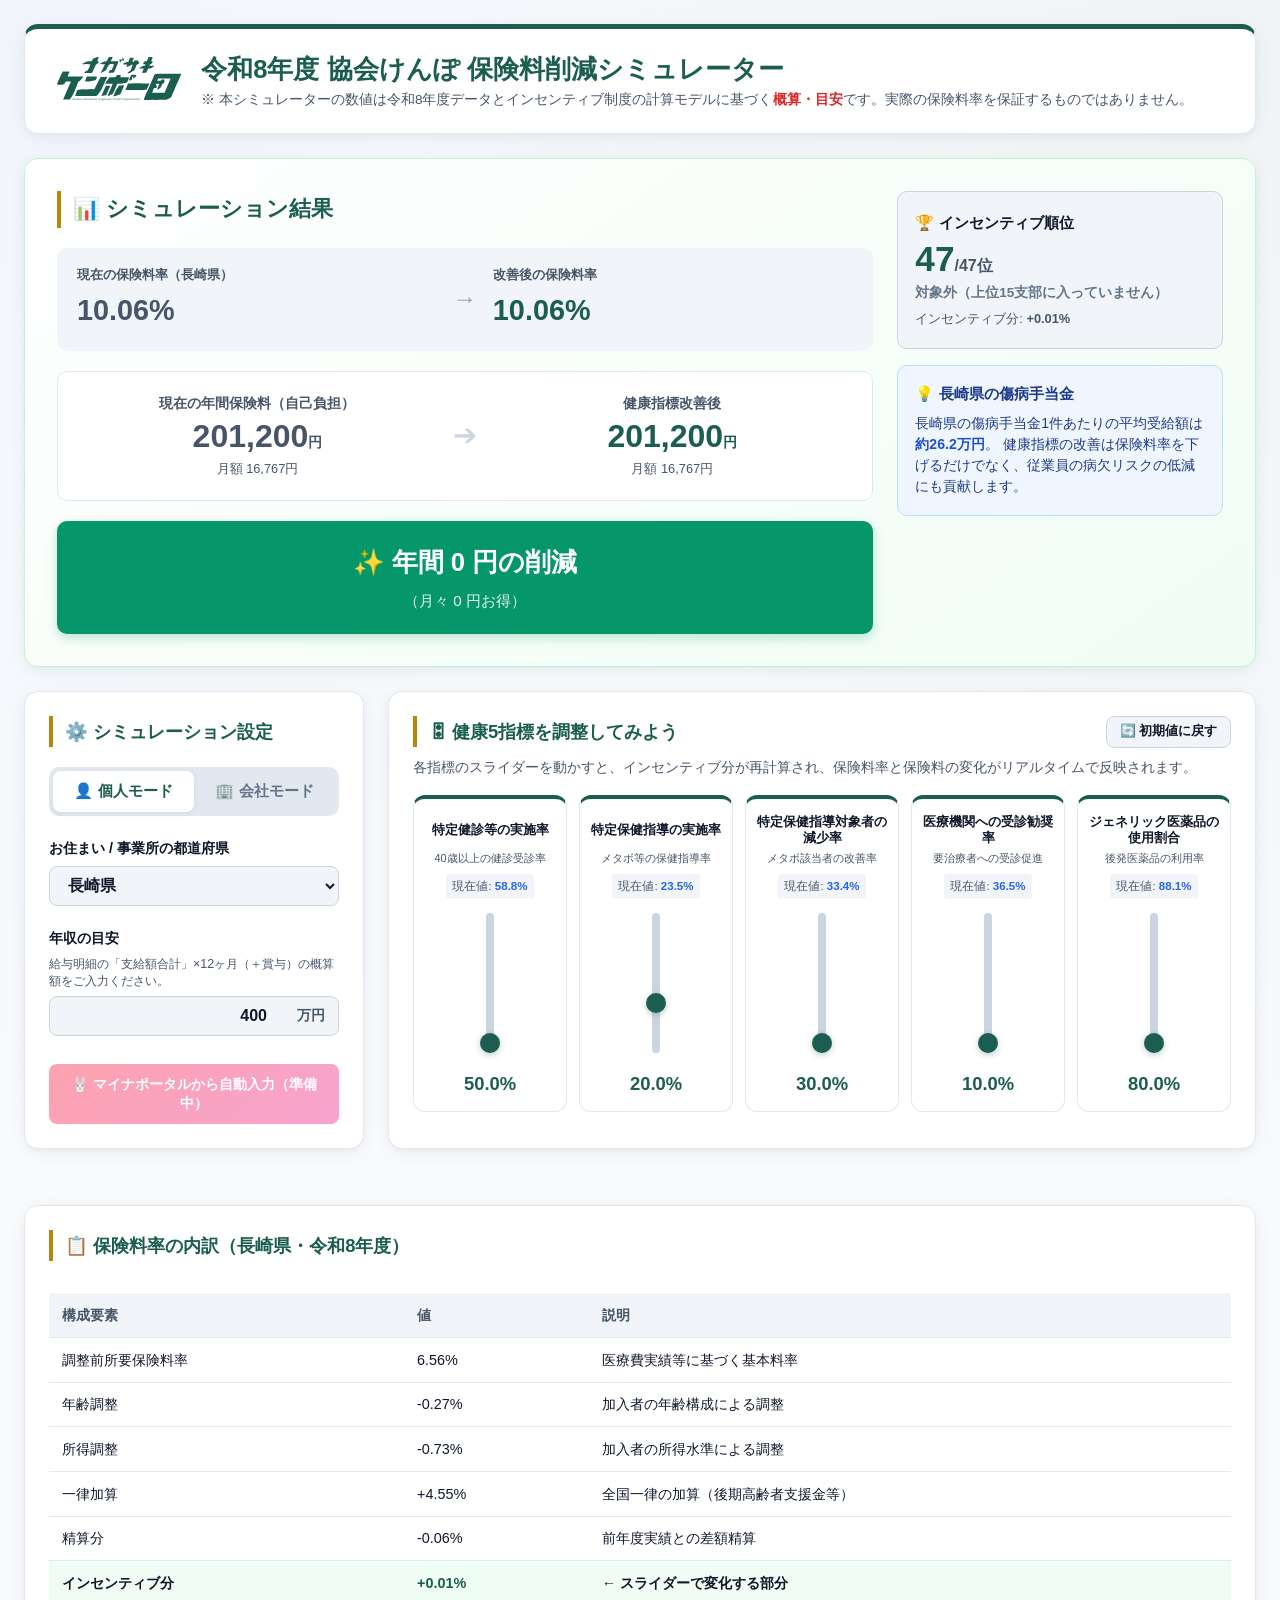
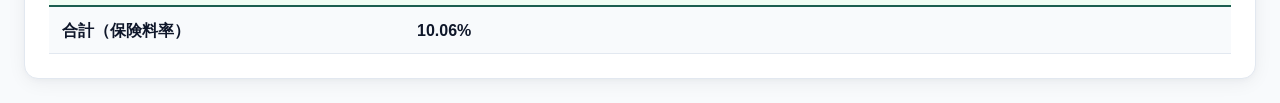
==== commit 2f3ed12d: "UI調整・シミュレーターの改修・団員紹介の追加" ====
--- a/simulator.html
+++ b/simulator.html
@@ -42,14 +42,14 @@
  *
  * This source code is licensed under the MIT license found in the
  * LICENSE file in the root directory of this source tree.
- */var Ac=Pe,Re=Pc;function v(e){for(var t="https://reactjs.org/docs/error-decoder.html?invariant="+e,n=1;n<arguments.length;n++)t+="&args[]="+encodeURIComponent(arguments[n]);return"Minified React error #"+e+"; visit "+t+" for the full message or use the non-minified dev environment for full errors and additional helpful warnings."}var so=new Set,Vn={};function Tt(e,t){un(e,t),un(e+"Capture",t)}function un(e,t){for(Vn[e]=t,e=0;e<t.length;e++)so.add(t[e])}var Ze=!(typeof window>"u"||typeof window.document>"u"||typeof window.document.createElement>"u"),eu=Object.prototype.hasOwnProperty,zc=/^[:A-Z_a-z\u00C0-\u00D6\u00D8-\u00F6\u00F8-\u02FF\u0370-\u037D\u037F-\u1FFF\u200C-\u200D\u2070-\u218F\u2C00-\u2FEF\u3001-\uD7FF\uF900-\uFDCF\uFDF0-\uFFFD][:A-Z_a-z\u00C0-\u00D6\u00D8-\u00F6\u00F8-\u02FF\u0370-\u037D\u037F-\u1FFF\u200C-\u200D\u2070-\u218F\u2C00-\u2FEF\u3001-\uD7FF\uF900-\uFDCF\uFDF0-\uFFFD\-.0-9\u00B7\u0300-\u036F\u203F-\u2040]*$/,$a={},Ha={};function Uc(e){return eu.call(Ha,e)?!0:eu.call($a,e)?!1:zc.test(e)?Ha[e]=!0:($a[e]=!0,!1)}function Lc(e,t,n,r){if(n!==null&&n.type===0)return!1;switch(typeof t){case"function":case"symbol":return!0;case"boolean":return r?!1:n!==null?!n.acceptsBooleans:(e=e.toLowerCase().slice(0,5),e!=="data-"&&e!=="aria-");default:return!1}}function Tc(e,t,n,r){if(t===null||typeof t>"u"||Lc(e,t,n,r))return!0;if(r)return!1;if(n!==null)switch(n.type){case 3:return!t;case 4:return t===!1;case 5:return isNaN(t);case 6:return isNaN(t)||1>t}return!1}function ce(e,t,n,r,l,u,a){this.acceptsBooleans=t===2||t===3||t===4,this.attributeName=r,this.attributeNamespace=l,this.mustUseProperty=n,this.propertyName=e,this.type=t,this.sanitizeURL=u,this.removeEmptyString=a}var ne={};"children dangerouslySetInnerHTML defaultValue defaultChecked innerHTML suppressContentEditableWarning suppressHydrationWarning style".split(" ").forEach(function(e){ne[e]=new ce(e,0,!1,e,null,!1,!1)});[["acceptCharset","accept-charset"],["className","class"],["htmlFor","for"],["httpEquiv","http-equiv"]].forEach(function(e){var t=e[0];ne[t]=new ce(t,1,!1,e[1],null,!1,!1)});["contentEditable","draggable","spellCheck","value"].forEach(function(e){ne[e]=new ce(e,2,!1,e.toLowerCase(),null,!1,!1)});["autoReverse","externalResourcesRequired","focusable","preserveAlpha"].forEach(function(e){ne[e]=new ce(e,2,!1,e,null,!1,!1)});"allowFullScreen async autoFocus autoPlay controls default  disabled disablePictureInPicture disableRemotePlayback formNoValidate hidden loop noModule noValidate open playsInline readOnly required reversed scoped seamless itemScope".split(" ").forEach(function(e){ne[e]=new ce(e,3,!1,e.toLowerCase(),null,!1,!1)});["checked","multiple","muted","selected"].forEach(function(e){ne[e]=new ce(e,3,!0,e,null,!1,!1)});["capture","download"].forEach(function(e){ne[e]=new ce(e,4,!1,e,null,!1,!1)});["cols","rows","size","span"].forEach(function(e){ne[e]=new ce(e,6,!1,e,null,!1,!1)});["rowSpan","start"].forEach(function(e){ne[e]=new ce(e,5,!1,e.toLowerCase(),null,!1,!1)});var Zu=/[\-:]([a-z])/g;function Ju(e){return e[1].toUpperCase()}"accent-height alignment-baseline arabic-form baseline-shift cap-height clip-path clip-rule color-interpolation color-interpolation-filters color-profile color-rendering dominant-baseline enable-background fill-opacity fill-rule flood-color flood-opacity font-family font-size font-size-adjust font-stretch font-style font-variant font-weight glyph-name glyph-orientation-horizontal glyph-orientation-vertical horiz-adv-x horiz-origin-x image-rendering letter-spacing lighting-color marker-end marker-mid marker-start overline-position overline-thickness paint-order panose-1 pointer-events rendering-intent shape-rendering stop-color stop-opacity strikethrough-position strikethrough-thickness stroke-dasharray stroke-dashoffset stroke-linecap stroke-linejoin stroke-miterlimit stroke-opacity stroke-width text-anchor text-decoration text-rendering underline-position underline-thickness unicode-bidi unicode-range units-per-em v-alphabetic v-hanging v-ideographic v-mathematical vector-effect vert-adv-y vert-origin-x vert-origin-y word-spacing writing-mode xmlns:xlink x-height".split(" ").forEach(function(e){var t=e.replace(Zu,Ju);ne[t]=new ce(t,1,!1,e,null,!1,!1)});"xlink:actuate xlink:arcrole xlink:role xlink:show xlink:title xlink:type".split(" ").forEach(function(e){var t=e.replace(Zu,Ju);ne[t]=new ce(t,1,!1,e,"http://www.w3.org/1999/xlink",!1,!1)});["xml:base","xml:lang","xml:space"].forEach(function(e){var t=e.replace(Zu,Ju);ne[t]=new ce(t,1,!1,e,"http://www.w3.org/XML/1998/namespace",!1,!1)});["tabIndex","crossOrigin"].forEach(function(e){ne[e]=new ce(e,1,!1,e.toLowerCase(),null,!1,!1)});ne.xlinkHref=new ce("xlinkHref",1,!1,"xlink:href","http://www.w3.org/1999/xlink",!0,!1);["src","href","action","formAction"].forEach(function(e){ne[e]=new ce(e,1,!1,e.toLowerCase(),null,!0,!0)});function qu(e,t,n,r){var l=ne.hasOwnProperty(t)?ne[t]:null;(l!==null?l.type!==0:r||!(2<t.length)||t[0]!=="o"&&t[0]!=="O"||t[1]!=="n"&&t[1]!=="N")&&(Tc(t,n,l,r)&&(n=null),r||l===null?Uc(t)&&(n===null?e.removeAttribute(t):e.setAttribute(t,""+n)):l.mustUseProperty?e[l.propertyName]=n===null?l.type===3?!1:"":n:(t=l.attributeName,r=l.attributeNamespace,n===null?e.removeAttribute(t):(l=l.type,n=l===3||l===4&&n===!0?"":""+n,r?e.setAttributeNS(r,t,n):e.setAttribute(t,n))))}var et=Ac.__SECRET_INTERNALS_DO_NOT_USE_OR_YOU_WILL_BE_FIRED,cr=Symbol.for("react.element"),Ft=Symbol.for("react.portal"),Gt=Symbol.for("react.fragment"),bu=Symbol.for("react.strict_mode"),tu=Symbol.for("react.profiler"),co=Symbol.for("react.provider"),fo=Symbol.for("react.context"),ea=Symbol.for("react.forward_ref"),nu=Symbol.for("react.suspense"),ru=Symbol.for("react.suspense_list"),ta=Symbol.for("react.memo"),rt=Symbol.for("react.lazy"),po=Symbol.for("react.offscreen"),Ba=Symbol.iterator;function yn(e){return e===null||typeof e!="object"?null:(e=Ba&&e[Ba]||e["@@iterator"],typeof e=="function"?e:null)}var G=Object.assign,El;function In(e){if(El===void 0)try{throw Error()}catch(n){var t=n.stack.trim().match(/\n( *(at )?)/);El=t&&t[1]||""}return`
+ */var Ac=Pe,Re=Pc;function v(e){for(var t="https://reactjs.org/docs/error-decoder.html?invariant="+e,n=1;n<arguments.length;n++)t+="&args[]="+encodeURIComponent(arguments[n]);return"Minified React error #"+e+"; visit "+t+" for the full message or use the non-minified dev environment for full errors and additional helpful warnings."}var so=new Set,Vn={};function Lt(e,t){un(e,t),un(e+"Capture",t)}function un(e,t){for(Vn[e]=t,e=0;e<t.length;e++)so.add(t[e])}var Ze=!(typeof window>"u"||typeof window.document>"u"||typeof window.document.createElement>"u"),eu=Object.prototype.hasOwnProperty,zc=/^[:A-Z_a-z\u00C0-\u00D6\u00D8-\u00F6\u00F8-\u02FF\u0370-\u037D\u037F-\u1FFF\u200C-\u200D\u2070-\u218F\u2C00-\u2FEF\u3001-\uD7FF\uF900-\uFDCF\uFDF0-\uFFFD][:A-Z_a-z\u00C0-\u00D6\u00D8-\u00F6\u00F8-\u02FF\u0370-\u037D\u037F-\u1FFF\u200C-\u200D\u2070-\u218F\u2C00-\u2FEF\u3001-\uD7FF\uF900-\uFDCF\uFDF0-\uFFFD\-.0-9\u00B7\u0300-\u036F\u203F-\u2040]*$/,$a={},Ha={};function Uc(e){return eu.call(Ha,e)?!0:eu.call($a,e)?!1:zc.test(e)?Ha[e]=!0:($a[e]=!0,!1)}function Tc(e,t,n,r){if(n!==null&&n.type===0)return!1;switch(typeof t){case"function":case"symbol":return!0;case"boolean":return r?!1:n!==null?!n.acceptsBooleans:(e=e.toLowerCase().slice(0,5),e!=="data-"&&e!=="aria-");default:return!1}}function Lc(e,t,n,r){if(t===null||typeof t>"u"||Tc(e,t,n,r))return!0;if(r)return!1;if(n!==null)switch(n.type){case 3:return!t;case 4:return t===!1;case 5:return isNaN(t);case 6:return isNaN(t)||1>t}return!1}function ce(e,t,n,r,l,u,a){this.acceptsBooleans=t===2||t===3||t===4,this.attributeName=r,this.attributeNamespace=l,this.mustUseProperty=n,this.propertyName=e,this.type=t,this.sanitizeURL=u,this.removeEmptyString=a}var ne={};"children dangerouslySetInnerHTML defaultValue defaultChecked innerHTML suppressContentEditableWarning suppressHydrationWarning style".split(" ").forEach(function(e){ne[e]=new ce(e,0,!1,e,null,!1,!1)});[["acceptCharset","accept-charset"],["className","class"],["htmlFor","for"],["httpEquiv","http-equiv"]].forEach(function(e){var t=e[0];ne[t]=new ce(t,1,!1,e[1],null,!1,!1)});["contentEditable","draggable","spellCheck","value"].forEach(function(e){ne[e]=new ce(e,2,!1,e.toLowerCase(),null,!1,!1)});["autoReverse","externalResourcesRequired","focusable","preserveAlpha"].forEach(function(e){ne[e]=new ce(e,2,!1,e,null,!1,!1)});"allowFullScreen async autoFocus autoPlay controls default  disabled disablePictureInPicture disableRemotePlayback formNoValidate hidden loop noModule noValidate open playsInline readOnly required reversed scoped seamless itemScope".split(" ").forEach(function(e){ne[e]=new ce(e,3,!1,e.toLowerCase(),null,!1,!1)});["checked","multiple","muted","selected"].forEach(function(e){ne[e]=new ce(e,3,!0,e,null,!1,!1)});["capture","download"].forEach(function(e){ne[e]=new ce(e,4,!1,e,null,!1,!1)});["cols","rows","size","span"].forEach(function(e){ne[e]=new ce(e,6,!1,e,null,!1,!1)});["rowSpan","start"].forEach(function(e){ne[e]=new ce(e,5,!1,e.toLowerCase(),null,!1,!1)});var Zu=/[\-:]([a-z])/g;function Ju(e){return e[1].toUpperCase()}"accent-height alignment-baseline arabic-form baseline-shift cap-height clip-path clip-rule color-interpolation color-interpolation-filters color-profile color-rendering dominant-baseline enable-background fill-opacity fill-rule flood-color flood-opacity font-family font-size font-size-adjust font-stretch font-style font-variant font-weight glyph-name glyph-orientation-horizontal glyph-orientation-vertical horiz-adv-x horiz-origin-x image-rendering letter-spacing lighting-color marker-end marker-mid marker-start overline-position overline-thickness paint-order panose-1 pointer-events rendering-intent shape-rendering stop-color stop-opacity strikethrough-position strikethrough-thickness stroke-dasharray stroke-dashoffset stroke-linecap stroke-linejoin stroke-miterlimit stroke-opacity stroke-width text-anchor text-decoration text-rendering underline-position underline-thickness unicode-bidi unicode-range units-per-em v-alphabetic v-hanging v-ideographic v-mathematical vector-effect vert-adv-y vert-origin-x vert-origin-y word-spacing writing-mode xmlns:xlink x-height".split(" ").forEach(function(e){var t=e.replace(Zu,Ju);ne[t]=new ce(t,1,!1,e,null,!1,!1)});"xlink:actuate xlink:arcrole xlink:role xlink:show xlink:title xlink:type".split(" ").forEach(function(e){var t=e.replace(Zu,Ju);ne[t]=new ce(t,1,!1,e,"http://www.w3.org/1999/xlink",!1,!1)});["xml:base","xml:lang","xml:space"].forEach(function(e){var t=e.replace(Zu,Ju);ne[t]=new ce(t,1,!1,e,"http://www.w3.org/XML/1998/namespace",!1,!1)});["tabIndex","crossOrigin"].forEach(function(e){ne[e]=new ce(e,1,!1,e.toLowerCase(),null,!1,!1)});ne.xlinkHref=new ce("xlinkHref",1,!1,"xlink:href","http://www.w3.org/1999/xlink",!0,!1);["src","href","action","formAction"].forEach(function(e){ne[e]=new ce(e,1,!1,e.toLowerCase(),null,!0,!0)});function qu(e,t,n,r){var l=ne.hasOwnProperty(t)?ne[t]:null;(l!==null?l.type!==0:r||!(2<t.length)||t[0]!=="o"&&t[0]!=="O"||t[1]!=="n"&&t[1]!=="N")&&(Lc(t,n,l,r)&&(n=null),r||l===null?Uc(t)&&(n===null?e.removeAttribute(t):e.setAttribute(t,""+n)):l.mustUseProperty?e[l.propertyName]=n===null?l.type===3?!1:"":n:(t=l.attributeName,r=l.attributeNamespace,n===null?e.removeAttribute(t):(l=l.type,n=l===3||l===4&&n===!0?"":""+n,r?e.setAttributeNS(r,t,n):e.setAttribute(t,n))))}var et=Ac.__SECRET_INTERNALS_DO_NOT_USE_OR_YOU_WILL_BE_FIRED,cr=Symbol.for("react.element"),Ft=Symbol.for("react.portal"),Gt=Symbol.for("react.fragment"),bu=Symbol.for("react.strict_mode"),tu=Symbol.for("react.profiler"),co=Symbol.for("react.provider"),fo=Symbol.for("react.context"),ea=Symbol.for("react.forward_ref"),nu=Symbol.for("react.suspense"),ru=Symbol.for("react.suspense_list"),ta=Symbol.for("react.memo"),rt=Symbol.for("react.lazy"),po=Symbol.for("react.offscreen"),Ba=Symbol.iterator;function yn(e){return e===null||typeof e!="object"?null:(e=Ba&&e[Ba]||e["@@iterator"],typeof e=="function"?e:null)}var G=Object.assign,El;function In(e){if(El===void 0)try{throw Error()}catch(n){var t=n.stack.trim().match(/\n( *(at )?)/);El=t&&t[1]||""}return`
 `+El+e}var Yl=!1;function _l(e,t){if(!e||Yl)return"";Yl=!0;var n=Error.prepareStackTrace;Error.prepareStackTrace=void 0;try{if(t)if(t=function(){throw Error()},Object.defineProperty(t.prototype,"props",{set:function(){throw Error()}}),typeof Reflect=="object"&&Reflect.construct){try{Reflect.construct(t,[])}catch(d){var r=d}Reflect.construct(e,[],t)}else{try{t.call()}catch(d){r=d}e.call(t.prototype)}else{try{throw Error()}catch(d){r=d}e()}}catch(d){if(d&&r&&typeof d.stack=="string"){for(var l=d.stack.split(`
 `),u=r.stack.split(`
 `),a=l.length-1,i=u.length-1;1<=a&&0<=i&&l[a]!==u[i];)i--;for(;1<=a&&0<=i;a--,i--)if(l[a]!==u[i]){if(a!==1||i!==1)do if(a--,i--,0>i||l[a]!==u[i]){var o=`
-`+l[a].replace(" at new "," at ");return e.displayName&&o.includes("<anonymous>")&&(o=o.replace("<anonymous>",e.displayName)),o}while(1<=a&&0<=i);break}}}finally{Yl=!1,Error.prepareStackTrace=n}return(e=e?e.displayName||e.name:"")?In(e):""}function Mc(e){switch(e.tag){case 5:return In(e.type);case 16:return In("Lazy");case 13:return In("Suspense");case 19:return In("SuspenseList");case 0:case 2:case 15:return e=_l(e.type,!1),e;case 11:return e=_l(e.type.render,!1),e;case 1:return e=_l(e.type,!0),e;default:return""}}function lu(e){if(e==null)return null;if(typeof e=="function")return e.displayName||e.name||null;if(typeof e=="string")return e;switch(e){case Gt:return"Fragment";case Ft:return"Portal";case tu:return"Profiler";case bu:return"StrictMode";case nu:return"Suspense";case ru:return"SuspenseList"}if(typeof e=="object")switch(e.$typeof){case fo:return(e.displayName||"Context")+".Consumer";case co:return(e._context.displayName||"Context")+".Provider";case ea:var t=e.render;return e=e.displayName,e||(e=t.displayName||t.name||"",e=e!==""?"ForwardRef("+e+")":"ForwardRef"),e;case ta:return t=e.displayName||null,t!==null?t:lu(e.type)||"Memo";case rt:t=e._payload,e=e._init;try{return lu(e(t))}catch{}}return null}function Vc(e){var t=e.type;switch(e.tag){case 24:return"Cache";case 9:return(t.displayName||"Context")+".Consumer";case 10:return(t._context.displayName||"Context")+".Provider";case 18:return"DehydratedFragment";case 11:return e=t.render,e=e.displayName||e.name||"",t.displayName||(e!==""?"ForwardRef("+e+")":"ForwardRef");case 7:return"Fragment";case 5:return t;case 4:return"Portal";case 3:return"Root";case 6:return"Text";case 16:return lu(t);case 8:return t===bu?"StrictMode":"Mode";case 22:return"Offscreen";case 12:return"Profiler";case 21:return"Scope";case 13:return"Suspense";case 19:return"SuspenseList";case 25:return"TracingMarker";case 1:case 0:case 17:case 2:case 14:case 15:if(typeof t=="function")return t.displayName||t.name||null;if(typeof t=="string")return t}return null}function yt(e){switch(typeof e){case"boolean":case"number":case"string":case"undefined":return e;case"object":return e;default:return""}}function ho(e){var t=e.type;return(e=e.nodeName)&&e.toLowerCase()==="input"&&(t==="checkbox"||t==="radio")}function Oc(e){var t=ho(e)?"checked":"value",n=Object.getOwnPropertyDescriptor(e.constructor.prototype,t),r=""+e[t];if(!e.hasOwnProperty(t)&&typeof n<"u"&&typeof n.get=="function"&&typeof n.set=="function"){var l=n.get,u=n.set;return Object.defineProperty(e,t,{configurable:!0,get:function(){return l.call(this)},set:function(a){r=""+a,u.call(this,a)}}),Object.defineProperty(e,t,{enumerable:n.enumerable}),{getValue:function(){return r},setValue:function(a){r=""+a},stopTracking:function(){e._valueTracker=null,delete e[t]}}}}function fr(e){e._valueTracker||(e._valueTracker=Oc(e))}function go(e){if(!e)return!1;var t=e._valueTracker;if(!t)return!0;var n=t.getValue(),r="";return e&&(r=ho(e)?e.checked?"true":"false":e.value),e=r,e!==n?(t.setValue(e),!0):!1}function Or(e){if(e=e||(typeof document<"u"?document:void 0),typeof e>"u")return null;try{return e.activeElement||e.body}catch{return e.body}}function uu(e,t){var n=t.checked;return G({},t,{defaultChecked:void 0,defaultValue:void 0,value:void 0,checked:n??e._wrapperState.initialChecked})}function Wa(e,t){var n=t.defaultValue==null?"":t.defaultValue,r=t.checked!=null?t.checked:t.defaultChecked;n=yt(t.value!=null?t.value:n),e._wrapperState={initialChecked:r,initialValue:n,controlled:t.type==="checkbox"||t.type==="radio"?t.checked!=null:t.value!=null}}function mo(e,t){t=t.checked,t!=null&&qu(e,"checked",t,!1)}function au(e,t){mo(e,t);var n=yt(t.value),r=t.type;if(n!=null)r==="number"?(n===0&&e.value===""||e.value!=n)&&(e.value=""+n):e.value!==""+n&&(e.value=""+n);else if(r==="submit"||r==="reset"){e.removeAttribute("value");return}t.hasOwnProperty("value")?iu(e,t.type,n):t.hasOwnProperty("defaultValue")&&iu(e,t.type,yt(t.defaultValue)),t.checked==null&&t.defaultChecked!=null&&(e.defaultChecked=!!t.defaultChecked)}function Qa(e,t,n){if(t.hasOwnProperty("value")||t.hasOwnProperty("defaultValue")){var r=t.type;if(!(r!=="submit"&&r!=="reset"||t.value!==void 0&&t.value!==null))return;t=""+e._wrapperState.initialValue,n||t===e.value||(e.value=t),e.defaultValue=t}n=e.name,n!==""&&(e.name=""),e.defaultChecked=!!e._wrapperState.initialChecked,n!==""&&(e.name=n)}function iu(e,t,n){(t!=="number"||Or(e.ownerDocument)!==e)&&(n==null?e.defaultValue=""+e._wrapperState.initialValue:e.defaultValue!==""+n&&(e.defaultValue=""+n))}var Nn=Array.isArray;function bt(e,t,n,r){if(e=e.options,t){t={};for(var l=0;l<n.length;l++)t["$"+n[l]]=!0;for(n=0;n<e.length;n++)l=t.hasOwnProperty("$"+e[n].value),e[n].selected!==l&&(e[n].selected=l),l&&r&&(e[n].defaultSelected=!0)}else{for(n=""+yt(n),t=null,l=0;l<e.length;l++){if(e[l].value===n){e[l].selected=!0,r&&(e[l].defaultSelected=!0);return}t!==null||e[l].disabled||(t=e[l])}t!==null&&(t.selected=!0)}}function ou(e,t){if(t.dangerouslySetInnerHTML!=null)throw Error(v(91));return G({},t,{value:void 0,defaultValue:void 0,children:""+e._wrapperState.initialValue})}function Ka(e,t){var n=t.value;if(n==null){if(n=t.children,t=t.defaultValue,n!=null){if(t!=null)throw Error(v(92));if(Nn(n)){if(1<n.length)throw Error(v(93));n=n[0]}t=n}t==null&&(t=""),n=t}e._wrapperState={initialValue:yt(n)}}function yo(e,t){var n=yt(t.value),r=yt(t.defaultValue);n!=null&&(n=""+n,n!==e.value&&(e.value=n),t.defaultValue==null&&e.defaultValue!==n&&(e.defaultValue=n)),r!=null&&(e.defaultValue=""+r)}function Xa(e){var t=e.textContent;t===e._wrapperState.initialValue&&t!==""&&t!==null&&(e.value=t)}function vo(e){switch(e){case"svg":return"http://www.w3.org/2000/svg";case"math":return"http://www.w3.org/1998/Math/MathML";default:return"http://www.w3.org/1999/xhtml"}}function su(e,t){return e==null||e==="http://www.w3.org/1999/xhtml"?vo(t):e==="http://www.w3.org/2000/svg"&&t==="foreignObject"?"http://www.w3.org/1999/xhtml":e}var dr,Ro=function(e){return typeof MSApp<"u"&&MSApp.execUnsafeLocalFunction?function(t,n,r,l){MSApp.execUnsafeLocalFunction(function(){return e(t,n,r,l)})}:e}(function(e,t){if(e.namespaceURI!=="http://www.w3.org/2000/svg"||"innerHTML"in e)e.innerHTML=t;else{for(dr=dr||document.createElement("div"),dr.innerHTML="<svg>"+t.valueOf().toString()+"</svg>",t=dr.firstChild;e.firstChild;)e.removeChild(e.firstChild);for(;t.firstChild;)e.appendChild(t.firstChild)}});function On(e,t){if(t){var n=e.firstChild;if(n&&n===e.lastChild&&n.nodeType===3){n.nodeValue=t;return}}e.textContent=t}var _n={animationIterationCount:!0,aspectRatio:!0,borderImageOutset:!0,borderImageSlice:!0,borderImageWidth:!0,boxFlex:!0,boxFlexGroup:!0,boxOrdinalGroup:!0,columnCount:!0,columns:!0,flex:!0,flexGrow:!0,flexPositive:!0,flexShrink:!0,flexNegative:!0,flexOrder:!0,gridArea:!0,gridRow:!0,gridRowEnd:!0,gridRowSpan:!0,gridRowStart:!0,gridColumn:!0,gridColumnEnd:!0,gridColumnSpan:!0,gridColumnStart:!0,fontWeight:!0,lineClamp:!0,lineHeight:!0,opacity:!0,order:!0,orphans:!0,tabSize:!0,widows:!0,zIndex:!0,zoom:!0,fillOpacity:!0,floodOpacity:!0,stopOpacity:!0,strokeDasharray:!0,strokeDashoffset:!0,strokeMiterlimit:!0,strokeOpacity:!0,strokeWidth:!0},Fc=["Webkit","ms","Moz","O"];Object.keys(_n).forEach(function(e){Fc.forEach(function(t){t=t+e.charAt(0).toUpperCase()+e.substring(1),_n[t]=_n[e]})});function ko(e,t,n){return t==null||typeof t=="boolean"||t===""?"":n||typeof t!="number"||t===0||_n.hasOwnProperty(e)&&_n[e]?(""+t).trim():t+"px"}function wo(e,t){e=e.style;for(var n in t)if(t.hasOwnProperty(n)){var r=n.indexOf("--")===0,l=ko(n,t[n],r);n==="float"&&(n="cssFloat"),r?e.setProperty(n,l):e[n]=l}}var Gc=G({menuitem:!0},{area:!0,base:!0,br:!0,col:!0,embed:!0,hr:!0,img:!0,input:!0,keygen:!0,link:!0,meta:!0,param:!0,source:!0,track:!0,wbr:!0});function cu(e,t){if(t){if(Gc[e]&&(t.children!=null||t.dangerouslySetInnerHTML!=null))throw Error(v(137,e));if(t.dangerouslySetInnerHTML!=null){if(t.children!=null)throw Error(v(60));if(typeof t.dangerouslySetInnerHTML!="object"||!("__html"in t.dangerouslySetInnerHTML))throw Error(v(61))}if(t.style!=null&&typeof t.style!="object")throw Error(v(62))}}function fu(e,t){if(e.indexOf("-")===-1)return typeof t.is=="string";switch(e){case"annotation-xml":case"color-profile":case"font-face":case"font-face-src":case"font-face-uri":case"font-face-format":case"font-face-name":case"missing-glyph":return!1;default:return!0}}var du=null;function na(e){return e=e.target||e.srcElement||window,e.correspondingUseElement&&(e=e.correspondingUseElement),e.nodeType===3?e.parentNode:e}var pu=null,en=null,tn=null;function Za(e){if(e=ur(e)){if(typeof pu!="function")throw Error(v(280));var t=e.stateNode;t&&(t=gl(t),pu(e.stateNode,e.type,t))}}function So(e){en?tn?tn.push(e):tn=[e]:en=e}function xo(){if(en){var e=en,t=tn;if(tn=en=null,Za(e),t)for(e=0;e<t.length;e++)Za(t[e])}}function jo(e,t){return e(t)}function Co(){}var Dl=!1;function Io(e,t,n){if(Dl)return e(t,n);Dl=!0;try{return jo(e,t,n)}finally{Dl=!1,(en!==null||tn!==null)&&(Co(),xo())}}function Fn(e,t){var n=e.stateNode;if(n===null)return null;var r=gl(n);if(r===null)return null;n=r[t];e:switch(t){case"onClick":case"onClickCapture":case"onDoubleClick":case"onDoubleClickCapture":case"onMouseDown":case"onMouseDownCapture":case"onMouseMove":case"onMouseMoveCapture":case"onMouseUp":case"onMouseUpCapture":case"onMouseEnter":(r=!r.disabled)||(e=e.type,r=!(e==="button"||e==="input"||e==="select"||e==="textarea")),e=!r;break e;default:e=!1}if(e)return null;if(n&&typeof n!="function")throw Error(v(231,t,typeof n));return n}var hu=!1;if(Ze)try{var vn={};Object.defineProperty(vn,"passive",{get:function(){hu=!0}}),window.addEventListener("test",vn,vn),window.removeEventListener("test",vn,vn)}catch{hu=!1}function $c(e,t,n,r,l,u,a,i,o){var d=Array.prototype.slice.call(arguments,3);try{t.apply(n,d)}catch(y){this.onError(y)}}var Dn=!1,Fr=null,Gr=!1,gu=null,Hc={onError:function(e){Dn=!0,Fr=e}};function Bc(e,t,n,r,l,u,a,i,o){Dn=!1,Fr=null,$c.apply(Hc,arguments)}function Wc(e,t,n,r,l,u,a,i,o){if(Bc.apply(this,arguments),Dn){if(Dn){var d=Fr;Dn=!1,Fr=null}else throw Error(v(198));Gr||(Gr=!0,gu=d)}}function Mt(e){var t=e,n=e;if(e.alternate)for(;t.return;)t=t.return;else{e=t;do t=e,t.flags&4098&&(n=t.return),e=t.return;while(e)}return t.tag===3?n:null}function No(e){if(e.tag===13){var t=e.memoizedState;if(t===null&&(e=e.alternate,e!==null&&(t=e.memoizedState)),t!==null)return t.dehydrated}return null}function Ja(e){if(Mt(e)!==e)throw Error(v(188))}function Qc(e){var t=e.alternate;if(!t){if(t=Mt(e),t===null)throw Error(v(188));return t!==e?null:e}for(var n=e,r=t;;){var l=n.return;if(l===null)break;var u=l.alternate;if(u===null){if(r=l.return,r!==null){n=r;continue}break}if(l.child===u.child){for(u=l.child;u;){if(u===n)return Ja(l),e;if(u===r)return Ja(l),t;u=u.sibling}throw Error(v(188))}if(n.return!==r.return)n=l,r=u;else{for(var a=!1,i=l.child;i;){if(i===n){a=!0,n=l,r=u;break}if(i===r){a=!0,r=l,n=u;break}i=i.sibling}if(!a){for(i=u.child;i;){if(i===n){a=!0,n=u,r=l;break}if(i===r){a=!0,r=u,n=l;break}i=i.sibling}if(!a)throw Error(v(189))}}if(n.alternate!==r)throw Error(v(190))}if(n.tag!==3)throw Error(v(188));return n.stateNode.current===n?e:t}function Eo(e){return e=Qc(e),e!==null?Yo(e):null}function Yo(e){if(e.tag===5||e.tag===6)return e;for(e=e.child;e!==null;){var t=Yo(e);if(t!==null)return t;e=e.sibling}return null}var _o=Re.unstable_scheduleCallback,qa=Re.unstable_cancelCallback,Kc=Re.unstable_shouldYield,Xc=Re.unstable_requestPaint,W=Re.unstable_now,Zc=Re.unstable_getCurrentPriorityLevel,ra=Re.unstable_ImmediatePriority,Do=Re.unstable_UserBlockingPriority,$r=Re.unstable_NormalPriority,Jc=Re.unstable_LowPriority,Po=Re.unstable_IdlePriority,fl=null,$e=null;function qc(e){if($e&&typeof $e.onCommitFiberRoot=="function")try{$e.onCommitFiberRoot(fl,e,void 0,(e.current.flags&128)===128)}catch{}}var Le=Math.clz32?Math.clz32:tf,bc=Math.log,ef=Math.LN2;function tf(e){return e>>>=0,e===0?32:31-(bc(e)/ef|0)|0}var pr=64,hr=4194304;function En(e){switch(e&-e){case 1:return 1;case 2:return 2;case 4:return 4;case 8:return 8;case 16:return 16;case 32:return 32;case 64:case 128:case 256:case 512:case 1024:case 2048:case 4096:case 8192:case 16384:case 32768:case 65536:case 131072:case 262144:case 524288:case 1048576:case 2097152:return e&4194240;case 4194304:case 8388608:case 16777216:case 33554432:case 67108864:return e&130023424;case 134217728:return 134217728;case 268435456:return 268435456;case 536870912:return 536870912;case 1073741824:return 1073741824;default:return e}}function Hr(e,t){var n=e.pendingLanes;if(n===0)return 0;var r=0,l=e.suspendedLanes,u=e.pingedLanes,a=n&268435455;if(a!==0){var i=a&~l;i!==0?r=En(i):(u&=a,u!==0&&(r=En(u)))}else a=n&~l,a!==0?r=En(a):u!==0&&(r=En(u));if(r===0)return 0;if(t!==0&&t!==r&&!(t&l)&&(l=r&-r,u=t&-t,l>=u||l===16&&(u&4194240)!==0))return t;if(r&4&&(r|=n&16),t=e.entangledLanes,t!==0)for(e=e.entanglements,t&=r;0<t;)n=31-Le(t),l=1<<n,r|=e[n],t&=~l;return r}function nf(e,t){switch(e){case 1:case 2:case 4:return t+250;case 8:case 16:case 32:case 64:case 128:case 256:case 512:case 1024:case 2048:case 4096:case 8192:case 16384:case 32768:case 65536:case 131072:case 262144:case 524288:case 1048576:case 2097152:return t+5e3;case 4194304:case 8388608:case 16777216:case 33554432:case 67108864:return-1;case 134217728:case 268435456:case 536870912:case 1073741824:return-1;default:return-1}}function rf(e,t){for(var n=e.suspendedLanes,r=e.pingedLanes,l=e.expirationTimes,u=e.pendingLanes;0<u;){var a=31-Le(u),i=1<<a,o=l[a];o===-1?(!(i&n)||i&r)&&(l[a]=nf(i,t)):o<=t&&(e.expiredLanes|=i),u&=~i}}function mu(e){return e=e.pendingLanes&-1073741825,e!==0?e:e&1073741824?1073741824:0}function Ao(){var e=pr;return pr<<=1,!(pr&4194240)&&(pr=64),e}function Pl(e){for(var t=[],n=0;31>n;n++)t.push(e);return t}function rr(e,t,n){e.pendingLanes|=t,t!==536870912&&(e.suspendedLanes=0,e.pingedLanes=0),e=e.eventTimes,t=31-Le(t),e[t]=n}function lf(e,t){var n=e.pendingLanes&~t;e.pendingLanes=t,e.suspendedLanes=0,e.pingedLanes=0,e.expiredLanes&=t,e.mutableReadLanes&=t,e.entangledLanes&=t,t=e.entanglements;var r=e.eventTimes;for(e=e.expirationTimes;0<n;){var l=31-Le(n),u=1<<l;t[l]=0,r[l]=-1,e[l]=-1,n&=~u}}function la(e,t){var n=e.entangledLanes|=t;for(e=e.entanglements;n;){var r=31-Le(n),l=1<<r;l&t|e[r]&t&&(e[r]|=t),n&=~l}}var U=0;function zo(e){return e&=-e,1<e?4<e?e&268435455?16:536870912:4:1}var Uo,ua,Lo,To,Mo,yu=!1,gr=[],st=null,ct=null,ft=null,Gn=new Map,$n=new Map,ut=[],uf="mousedown mouseup touchcancel touchend touchstart auxclick dblclick pointercancel pointerdown pointerup dragend dragstart drop compositionend compositionstart keydown keypress keyup input textInput copy cut paste click change contextmenu reset submit".split(" ");function ba(e,t){switch(e){case"focusin":case"focusout":st=null;break;case"dragenter":case"dragleave":ct=null;break;case"mouseover":case"mouseout":ft=null;break;case"pointerover":case"pointerout":Gn.delete(t.pointerId);break;case"gotpointercapture":case"lostpointercapture":$n.delete(t.pointerId)}}function Rn(e,t,n,r,l,u){return e===null||e.nativeEvent!==u?(e={blockedOn:t,domEventName:n,eventSystemFlags:r,nativeEvent:u,targetContainers:[l]},t!==null&&(t=ur(t),t!==null&&ua(t)),e):(e.eventSystemFlags|=r,t=e.targetContainers,l!==null&&t.indexOf(l)===-1&&t.push(l),e)}function af(e,t,n,r,l){switch(t){case"focusin":return st=Rn(st,e,t,n,r,l),!0;case"dragenter":return ct=Rn(ct,e,t,n,r,l),!0;case"mouseover":return ft=Rn(ft,e,t,n,r,l),!0;case"pointerover":var u=l.pointerId;return Gn.set(u,Rn(Gn.get(u)||null,e,t,n,r,l)),!0;case"gotpointercapture":return u=l.pointerId,$n.set(u,Rn($n.get(u)||null,e,t,n,r,l)),!0}return!1}function Vo(e){var t=Nt(e.target);if(t!==null){var n=Mt(t);if(n!==null){if(t=n.tag,t===13){if(t=No(n),t!==null){e.blockedOn=t,Mo(e.priority,function(){Lo(n)});return}}else if(t===3&&n.stateNode.current.memoizedState.isDehydrated){e.blockedOn=n.tag===3?n.stateNode.containerInfo:null;return}}}e.blockedOn=null}function _r(e){if(e.blockedOn!==null)return!1;for(var t=e.targetContainers;0<t.length;){var n=vu(e.domEventName,e.eventSystemFlags,t[0],e.nativeEvent);if(n===null){n=e.nativeEvent;var r=new n.constructor(n.type,n);du=r,n.target.dispatchEvent(r),du=null}else return t=ur(n),t!==null&&ua(t),e.blockedOn=n,!1;t.shift()}return!0}function ei(e,t,n){_r(e)&&n.delete(t)}function of(){yu=!1,st!==null&&_r(st)&&(st=null),ct!==null&&_r(ct)&&(ct=null),ft!==null&&_r(ft)&&(ft=null),Gn.forEach(ei),$n.forEach(ei)}function kn(e,t){e.blockedOn===t&&(e.blockedOn=null,yu||(yu=!0,Re.unstable_scheduleCallback(Re.unstable_NormalPriority,of)))}function Hn(e){function t(l){return kn(l,e)}if(0<gr.length){kn(gr[0],e);for(var n=1;n<gr.length;n++){var r=gr[n];r.blockedOn===e&&(r.blockedOn=null)}}for(st!==null&&kn(st,e),ct!==null&&kn(ct,e),ft!==null&&kn(ft,e),Gn.forEach(t),$n.forEach(t),n=0;n<ut.length;n++)r=ut[n],r.blockedOn===e&&(r.blockedOn=null);for(;0<ut.length&&(n=ut[0],n.blockedOn===null);)Vo(n),n.blockedOn===null&&ut.shift()}var nn=et.ReactCurrentBatchConfig,Br=!0;function sf(e,t,n,r){var l=U,u=nn.transition;nn.transition=null;try{U=1,aa(e,t,n,r)}finally{U=l,nn.transition=u}}function cf(e,t,n,r){var l=U,u=nn.transition;nn.transition=null;try{U=4,aa(e,t,n,r)}finally{U=l,nn.transition=u}}function aa(e,t,n,r){if(Br){var l=vu(e,t,n,r);if(l===null)Gl(e,t,r,Wr,n),ba(e,r);else if(af(l,e,t,n,r))r.stopPropagation();else if(ba(e,r),t&4&&-1<uf.indexOf(e)){for(;l!==null;){var u=ur(l);if(u!==null&&Uo(u),u=vu(e,t,n,r),u===null&&Gl(e,t,r,Wr,n),u===l)break;l=u}l!==null&&r.stopPropagation()}else Gl(e,t,r,null,n)}}var Wr=null;function vu(e,t,n,r){if(Wr=null,e=na(r),e=Nt(e),e!==null)if(t=Mt(e),t===null)e=null;else if(n=t.tag,n===13){if(e=No(t),e!==null)return e;e=null}else if(n===3){if(t.stateNode.current.memoizedState.isDehydrated)return t.tag===3?t.stateNode.containerInfo:null;e=null}else t!==e&&(e=null);return Wr=e,null}function Oo(e){switch(e){case"cancel":case"click":case"close":case"contextmenu":case"copy":case"cut":case"auxclick":case"dblclick":case"dragend":case"dragstart":case"drop":case"focusin":case"focusout":case"input":case"invalid":case"keydown":case"keypress":case"keyup":case"mousedown":case"mouseup":case"paste":case"pause":case"play":case"pointercancel":case"pointerdown":case"pointerup":case"ratechange":case"reset":case"resize":case"seeked":case"submit":case"touchcancel":case"touchend":case"touchstart":case"volumechange":case"change":case"selectionchange":case"textInput":case"compositionstart":case"compositionend":case"compositionupdate":case"beforeblur":case"afterblur":case"beforeinput":case"blur":case"fullscreenchange":case"focus":case"hashchange":case"popstate":case"select":case"selectstart":return 1;case"drag":case"dragenter":case"dragexit":case"dragleave":case"dragover":case"mousemove":case"mouseout":case"mouseover":case"pointermove":case"pointerout":case"pointerover":case"scroll":case"toggle":case"touchmove":case"wheel":case"mouseenter":case"mouseleave":case"pointerenter":case"pointerleave":return 4;case"message":switch(Zc()){case ra:return 1;case Do:return 4;case $r:case Jc:return 16;case Po:return 536870912;default:return 16}default:return 16}}var it=null,ia=null,Dr=null;function Fo(){if(Dr)return Dr;var e,t=ia,n=t.length,r,l="value"in it?it.value:it.textContent,u=l.length;for(e=0;e<n&&t[e]===l[e];e++);var a=n-e;for(r=1;r<=a&&t[n-r]===l[u-r];r++);return Dr=l.slice(e,1<r?1-r:void 0)}function Pr(e){var t=e.keyCode;return"charCode"in e?(e=e.charCode,e===0&&t===13&&(e=13)):e=t,e===10&&(e=13),32<=e||e===13?e:0}function mr(){return!0}function ti(){return!1}function we(e){function t(n,r,l,u,a){this._reactName=n,this._targetInst=l,this.type=r,this.nativeEvent=u,this.target=a,this.currentTarget=null;for(var i in e)e.hasOwnProperty(i)&&(n=e[i],this[i]=n?n(u):u[i]);return this.isDefaultPrevented=(u.defaultPrevented!=null?u.defaultPrevented:u.returnValue===!1)?mr:ti,this.isPropagationStopped=ti,this}return G(t.prototype,{preventDefault:function(){this.defaultPrevented=!0;var n=this.nativeEvent;n&&(n.preventDefault?n.preventDefault():typeof n.returnValue!="unknown"&&(n.returnValue=!1),this.isDefaultPrevented=mr)},stopPropagation:function(){var n=this.nativeEvent;n&&(n.stopPropagation?n.stopPropagation():typeof n.cancelBubble!="unknown"&&(n.cancelBubble=!0),this.isPropagationStopped=mr)},persist:function(){},isPersistent:mr}),t}var hn={eventPhase:0,bubbles:0,cancelable:0,timeStamp:function(e){return e.timeStamp||Date.now()},defaultPrevented:0,isTrusted:0},oa=we(hn),lr=G({},hn,{view:0,detail:0}),ff=we(lr),Al,zl,wn,dl=G({},lr,{screenX:0,screenY:0,clientX:0,clientY:0,pageX:0,pageY:0,ctrlKey:0,shiftKey:0,altKey:0,metaKey:0,getModifierState:sa,button:0,buttons:0,relatedTarget:function(e){return e.relatedTarget===void 0?e.fromElement===e.srcElement?e.toElement:e.fromElement:e.relatedTarget},movementX:function(e){return"movementX"in e?e.movementX:(e!==wn&&(wn&&e.type==="mousemove"?(Al=e.screenX-wn.screenX,zl=e.screenY-wn.screenY):zl=Al=0,wn=e),Al)},movementY:function(e){return"movementY"in e?e.movementY:zl}}),ni=we(dl),df=G({},dl,{dataTransfer:0}),pf=we(df),hf=G({},lr,{relatedTarget:0}),Ul=we(hf),gf=G({},hn,{animationName:0,elapsedTime:0,pseudoElement:0}),mf=we(gf),yf=G({},hn,{clipboardData:function(e){return"clipboardData"in e?e.clipboardData:window.clipboardData}}),vf=we(yf),Rf=G({},hn,{data:0}),ri=we(Rf),kf={Esc:"Escape",Spacebar:" ",Left:"ArrowLeft",Up:"ArrowUp",Right:"ArrowRight",Down:"ArrowDown",Del:"Delete",Win:"OS",Menu:"ContextMenu",Apps:"ContextMenu",Scroll:"ScrollLock",MozPrintableKey:"Unidentified"},wf={8:"Backspace",9:"Tab",12:"Clear",13:"Enter",16:"Shift",17:"Control",18:"Alt",19:"Pause",20:"CapsLock",27:"Escape",32:" ",33:"PageUp",34:"PageDown",35:"End",36:"Home",37:"ArrowLeft",38:"ArrowUp",39:"ArrowRight",40:"ArrowDown",45:"Insert",46:"Delete",112:"F1",113:"F2",114:"F3",115:"F4",116:"F5",117:"F6",118:"F7",119:"F8",120:"F9",121:"F10",122:"F11",123:"F12",144:"NumLock",145:"ScrollLock",224:"Meta"},Sf={Alt:"altKey",Control:"ctrlKey",Meta:"metaKey",Shift:"shiftKey"};function xf(e){var t=this.nativeEvent;return t.getModifierState?t.getModifierState(e):(e=Sf[e])?!!t[e]:!1}function sa(){return xf}var jf=G({},lr,{key:function(e){if(e.key){var t=kf[e.key]||e.key;if(t!=="Unidentified")return t}return e.type==="keypress"?(e=Pr(e),e===13?"Enter":String.fromCharCode(e)):e.type==="keydown"||e.type==="keyup"?wf[e.keyCode]||"Unidentified":""},code:0,location:0,ctrlKey:0,shiftKey:0,altKey:0,metaKey:0,repeat:0,locale:0,getModifierState:sa,charCode:function(e){return e.type==="keypress"?Pr(e):0},keyCode:function(e){return e.type==="keydown"||e.type==="keyup"?e.keyCode:0},which:function(e){return e.type==="keypress"?Pr(e):e.type==="keydown"||e.type==="keyup"?e.keyCode:0}}),Cf=we(jf),If=G({},dl,{pointerId:0,width:0,height:0,pressure:0,tangentialPressure:0,tiltX:0,tiltY:0,twist:0,pointerType:0,isPrimary:0}),li=we(If),Nf=G({},lr,{touches:0,targetTouches:0,changedTouches:0,altKey:0,metaKey:0,ctrlKey:0,shiftKey:0,getModifierState:sa}),Ef=we(Nf),Yf=G({},hn,{propertyName:0,elapsedTime:0,pseudoElement:0}),_f=we(Yf),Df=G({},dl,{deltaX:function(e){return"deltaX"in e?e.deltaX:"wheelDeltaX"in e?-e.wheelDeltaX:0},deltaY:function(e){return"deltaY"in e?e.deltaY:"wheelDeltaY"in e?-e.wheelDeltaY:"wheelDelta"in e?-e.wheelDelta:0},deltaZ:0,deltaMode:0}),Pf=we(Df),Af=[9,13,27,32],ca=Ze&&"CompositionEvent"in window,Pn=null;Ze&&"documentMode"in document&&(Pn=document.documentMode);var zf=Ze&&"TextEvent"in window&&!Pn,Go=Ze&&(!ca||Pn&&8<Pn&&11>=Pn),ui=" ",ai=!1;function $o(e,t){switch(e){case"keyup":return Af.indexOf(t.keyCode)!==-1;case"keydown":return t.keyCode!==229;case"keypress":case"mousedown":case"focusout":return!0;default:return!1}}function Ho(e){return e=e.detail,typeof e=="object"&&"data"in e?e.data:null}var $t=!1;function Uf(e,t){switch(e){case"compositionend":return Ho(t);case"keypress":return t.which!==32?null:(ai=!0,ui);case"textInput":return e=t.data,e===ui&&ai?null:e;default:return null}}function Lf(e,t){if($t)return e==="compositionend"||!ca&&$o(e,t)?(e=Fo(),Dr=ia=it=null,$t=!1,e):null;switch(e){case"paste":return null;case"keypress":if(!(t.ctrlKey||t.altKey||t.metaKey)||t.ctrlKey&&t.altKey){if(t.char&&1<t.char.length)return t.char;if(t.which)return String.fromCharCode(t.which)}return null;case"compositionend":return Go&&t.locale!=="ko"?null:t.data;default:return null}}var Tf={color:!0,date:!0,datetime:!0,"datetime-local":!0,email:!0,month:!0,number:!0,password:!0,range:!0,search:!0,tel:!0,text:!0,time:!0,url:!0,week:!0};function ii(e){var t=e&&e.nodeName&&e.nodeName.toLowerCase();return t==="input"?!!Tf[e.type]:t==="textarea"}function Bo(e,t,n,r){So(r),t=Qr(t,"onChange"),0<t.length&&(n=new oa("onChange","change",null,n,r),e.push({event:n,listeners:t}))}var An=null,Bn=null;function Mf(e){ns(e,0)}function pl(e){var t=Wt(e);if(go(t))return e}function Vf(e,t){if(e==="change")return t}var Wo=!1;if(Ze){var Ll;if(Ze){var Tl="oninput"in document;if(!Tl){var oi=document.createElement("div");oi.setAttribute("oninput","return;"),Tl=typeof oi.oninput=="function"}Ll=Tl}else Ll=!1;Wo=Ll&&(!document.documentMode||9<document.documentMode)}function si(){An&&(An.detachEvent("onpropertychange",Qo),Bn=An=null)}function Qo(e){if(e.propertyName==="value"&&pl(Bn)){var t=[];Bo(t,Bn,e,na(e)),Io(Mf,t)}}function Of(e,t,n){e==="focusin"?(si(),An=t,Bn=n,An.attachEvent("onpropertychange",Qo)):e==="focusout"&&si()}function Ff(e){if(e==="selectionchange"||e==="keyup"||e==="keydown")return pl(Bn)}function Gf(e,t){if(e==="click")return pl(t)}function $f(e,t){if(e==="input"||e==="change")return pl(t)}function Hf(e,t){return e===t&&(e!==0||1/e===1/t)||e!==e&&t!==t}var Me=typeof Object.is=="function"?Object.is:Hf;function Wn(e,t){if(Me(e,t))return!0;if(typeof e!="object"||e===null||typeof t!="object"||t===null)return!1;var n=Object.keys(e),r=Object.keys(t);if(n.length!==r.length)return!1;for(r=0;r<n.length;r++){var l=n[r];if(!eu.call(t,l)||!Me(e[l],t[l]))return!1}return!0}function ci(e){for(;e&&e.firstChild;)e=e.firstChild;return e}function fi(e,t){var n=ci(e);e=0;for(var r;n;){if(n.nodeType===3){if(r=e+n.textContent.length,e<=t&&r>=t)return{node:n,offset:t-e};e=r}e:{for(;n;){if(n.nextSibling){n=n.nextSibling;break e}n=n.parentNode}n=void 0}n=ci(n)}}function Ko(e,t){return e&&t?e===t?!0:e&&e.nodeType===3?!1:t&&t.nodeType===3?Ko(e,t.parentNode):"contains"in e?e.contains(t):e.compareDocumentPosition?!!(e.compareDocumentPosition(t)&16):!1:!1}function Xo(){for(var e=window,t=Or();t instanceof e.HTMLIFrameElement;){try{var n=typeof t.contentWindow.location.href=="string"}catch{n=!1}if(n)e=t.contentWindow;else break;t=Or(e.document)}return t}function fa(e){var t=e&&e.nodeName&&e.nodeName.toLowerCase();return t&&(t==="input"&&(e.type==="text"||e.type==="search"||e.type==="tel"||e.type==="url"||e.type==="password")||t==="textarea"||e.contentEditable==="true")}function Bf(e){var t=Xo(),n=e.focusedElem,r=e.selectionRange;if(t!==n&&n&&n.ownerDocument&&Ko(n.ownerDocument.documentElement,n)){if(r!==null&&fa(n)){if(t=r.start,e=r.end,e===void 0&&(e=t),"selectionStart"in n)n.selectionStart=t,n.selectionEnd=Math.min(e,n.value.length);else if(e=(t=n.ownerDocument||document)&&t.defaultView||window,e.getSelection){e=e.getSelection();var l=n.textContent.length,u=Math.min(r.start,l);r=r.end===void 0?u:Math.min(r.end,l),!e.extend&&u>r&&(l=r,r=u,u=l),l=fi(n,u);var a=fi(n,r);l&&a&&(e.rangeCount!==1||e.anchorNode!==l.node||e.anchorOffset!==l.offset||e.focusNode!==a.node||e.focusOffset!==a.offset)&&(t=t.createRange(),t.setStart(l.node,l.offset),e.removeAllRanges(),u>r?(e.addRange(t),e.extend(a.node,a.offset)):(t.setEnd(a.node,a.offset),e.addRange(t)))}}for(t=[],e=n;e=e.parentNode;)e.nodeType===1&&t.push({element:e,left:e.scrollLeft,top:e.scrollTop});for(typeof n.focus=="function"&&n.focus(),n=0;n<t.length;n++)e=t[n],e.element.scrollLeft=e.left,e.element.scrollTop=e.top}}var Wf=Ze&&"documentMode"in document&&11>=document.documentMode,Ht=null,Ru=null,zn=null,ku=!1;function di(e,t,n){var r=n.window===n?n.document:n.nodeType===9?n:n.ownerDocument;ku||Ht==null||Ht!==Or(r)||(r=Ht,"selectionStart"in r&&fa(r)?r={start:r.selectionStart,end:r.selectionEnd}:(r=(r.ownerDocument&&r.ownerDocument.defaultView||window).getSelection(),r={anchorNode:r.anchorNode,anchorOffset:r.anchorOffset,focusNode:r.focusNode,focusOffset:r.focusOffset}),zn&&Wn(zn,r)||(zn=r,r=Qr(Ru,"onSelect"),0<r.length&&(t=new oa("onSelect","select",null,t,n),e.push({event:t,listeners:r}),t.target=Ht)))}function yr(e,t){var n={};return n[e.toLowerCase()]=t.toLowerCase(),n["Webkit"+e]="webkit"+t,n["Moz"+e]="moz"+t,n}var Bt={animationend:yr("Animation","AnimationEnd"),animationiteration:yr("Animation","AnimationIteration"),animationstart:yr("Animation","AnimationStart"),transitionend:yr("Transition","TransitionEnd")},Ml={},Zo={};Ze&&(Zo=document.createElement("div").style,"AnimationEvent"in window||(delete Bt.animationend.animation,delete Bt.animationiteration.animation,delete Bt.animationstart.animation),"TransitionEvent"in window||delete Bt.transitionend.transition);function hl(e){if(Ml[e])return Ml[e];if(!Bt[e])return e;var t=Bt[e],n;for(n in t)if(t.hasOwnProperty(n)&&n in Zo)return Ml[e]=t[n];return e}var Jo=hl("animationend"),qo=hl("animationiteration"),bo=hl("animationstart"),es=hl("transitionend"),ts=new Map,pi="abort auxClick cancel canPlay canPlayThrough click close contextMenu copy cut drag dragEnd dragEnter dragExit dragLeave dragOver dragStart drop durationChange emptied encrypted ended error gotPointerCapture input invalid keyDown keyPress keyUp load loadedData loadedMetadata loadStart lostPointerCapture mouseDown mouseMove mouseOut mouseOver mouseUp paste pause play playing pointerCancel pointerDown pointerMove pointerOut pointerOver pointerUp progress rateChange reset resize seeked seeking stalled submit suspend timeUpdate touchCancel touchEnd touchStart volumeChange scroll toggle touchMove waiting wheel".split(" ");function Rt(e,t){ts.set(e,t),Tt(t,[e])}for(var Vl=0;Vl<pi.length;Vl++){var Ol=pi[Vl],Qf=Ol.toLowerCase(),Kf=Ol[0].toUpperCase()+Ol.slice(1);Rt(Qf,"on"+Kf)}Rt(Jo,"onAnimationEnd");Rt(qo,"onAnimationIteration");Rt(bo,"onAnimationStart");Rt("dblclick","onDoubleClick");Rt("focusin","onFocus");Rt("focusout","onBlur");Rt(es,"onTransitionEnd");un("onMouseEnter",["mouseout","mouseover"]);un("onMouseLeave",["mouseout","mouseover"]);un("onPointerEnter",["pointerout","pointerover"]);un("onPointerLeave",["pointerout","pointerover"]);Tt("onChange","change click focusin focusout input keydown keyup selectionchange".split(" "));Tt("onSelect","focusout contextmenu dragend focusin keydown keyup mousedown mouseup selectionchange".split(" "));Tt("onBeforeInput",["compositionend","keypress","textInput","paste"]);Tt("onCompositionEnd","compositionend focusout keydown keypress keyup mousedown".split(" "));Tt("onCompositionStart","compositionstart focusout keydown keypress keyup mousedown".split(" "));Tt("onCompositionUpdate","compositionupdate focusout keydown keypress keyup mousedown".split(" "));var Yn="abort canplay canplaythrough durationchange emptied encrypted ended error loadeddata loadedmetadata loadstart pause play playing progress ratechange resize seeked seeking stalled suspend timeupdate volumechange waiting".split(" "),Xf=new Set("cancel close invalid load scroll toggle".split(" ").concat(Yn));function hi(e,t,n){var r=e.type||"unknown-event";e.currentTarget=n,Wc(r,t,void 0,e),e.currentTarget=null}function ns(e,t){t=(t&4)!==0;for(var n=0;n<e.length;n++){var r=e[n],l=r.event;r=r.listeners;e:{var u=void 0;if(t)for(var a=r.length-1;0<=a;a--){var i=r[a],o=i.instance,d=i.currentTarget;if(i=i.listener,o!==u&&l.isPropagationStopped())break e;hi(l,i,d),u=o}else for(a=0;a<r.length;a++){if(i=r[a],o=i.instance,d=i.currentTarget,i=i.listener,o!==u&&l.isPropagationStopped())break e;hi(l,i,d),u=o}}}if(Gr)throw e=gu,Gr=!1,gu=null,e}function T(e,t){var n=t[Cu];n===void 0&&(n=t[Cu]=new Set);var r=e+"__bubble";n.has(r)||(rs(t,e,2,!1),n.add(r))}function Fl(e,t,n){var r=0;t&&(r|=4),rs(n,e,r,t)}var vr="_reactListening"+Math.random().toString(36).slice(2);function Qn(e){if(!e[vr]){e[vr]=!0,so.forEach(function(n){n!=="selectionchange"&&(Xf.has(n)||Fl(n,!1,e),Fl(n,!0,e))});var t=e.nodeType===9?e:e.ownerDocument;t===null||t[vr]||(t[vr]=!0,Fl("selectionchange",!1,t))}}function rs(e,t,n,r){switch(Oo(t)){case 1:var l=sf;break;case 4:l=cf;break;default:l=aa}n=l.bind(null,t,n,e),l=void 0,!hu||t!=="touchstart"&&t!=="touchmove"&&t!=="wheel"||(l=!0),r?l!==void 0?e.addEventListener(t,n,{capture:!0,passive:l}):e.addEventListener(t,n,!0):l!==void 0?e.addEventListener(t,n,{passive:l}):e.addEventListener(t,n,!1)}function Gl(e,t,n,r,l){var u=r;if(!(t&1)&&!(t&2)&&r!==null)e:for(;;){if(r===null)return;var a=r.tag;if(a===3||a===4){var i=r.stateNode.containerInfo;if(i===l||i.nodeType===8&&i.parentNode===l)break;if(a===4)for(a=r.return;a!==null;){var o=a.tag;if((o===3||o===4)&&(o=a.stateNode.containerInfo,o===l||o.nodeType===8&&o.parentNode===l))return;a=a.return}for(;i!==null;){if(a=Nt(i),a===null)return;if(o=a.tag,o===5||o===6){r=u=a;continue e}i=i.parentNode}}r=r.return}Io(function(){var d=u,y=na(n),m=[];e:{var g=ts.get(e);if(g!==void 0){var w=oa,x=e;switch(e){case"keypress":if(Pr(n)===0)break e;case"keydown":case"keyup":w=Cf;break;case"focusin":x="focus",w=Ul;break;case"focusout":x="blur",w=Ul;break;case"beforeblur":case"afterblur":w=Ul;break;case"click":if(n.button===2)break e;case"auxclick":case"dblclick":case"mousedown":case"mousemove":case"mouseup":case"mouseout":case"mouseover":case"contextmenu":w=ni;break;case"drag":case"dragend":case"dragenter":case"dragexit":case"dragleave":case"dragover":case"dragstart":case"drop":w=pf;break;case"touchcancel":case"touchend":case"touchmove":case"touchstart":w=Ef;break;case Jo:case qo:case bo:w=mf;break;case es:w=_f;break;case"scroll":w=ff;break;case"wheel":w=Pf;break;case"copy":case"cut":case"paste":w=vf;break;case"gotpointercapture":case"lostpointercapture":case"pointercancel":case"pointerdown":case"pointermove":case"pointerout":case"pointerover":case"pointerup":w=li}var R=(t&4)!==0,z=!R&&e==="scroll",p=R?g!==null?g+"Capture":null:g;R=[];for(var s=d,c;s!==null;){c=s;var h=c.stateNode;if(c.tag===5&&h!==null&&(c=h,p!==null&&(h=Fn(s,p),h!=null&&R.push(Kn(s,h,c)))),z)break;s=s.return}0<R.length&&(g=new w(g,x,null,n,y),m.push({event:g,listeners:R}))}}if(!(t&7)){e:{if(g=e==="mouseover"||e==="pointerover",w=e==="mouseout"||e==="pointerout",g&&n!==du&&(x=n.relatedTarget||n.fromElement)&&(Nt(x)||x[Je]))break e;if((w||g)&&(g=y.window===y?y:(g=y.ownerDocument)?g.defaultView||g.parentWindow:window,w?(x=n.relatedTarget||n.toElement,w=d,x=x?Nt(x):null,x!==null&&(z=Mt(x),x!==z||x.tag!==5&&x.tag!==6)&&(x=null)):(w=null,x=d),w!==x)){if(R=ni,h="onMouseLeave",p="onMouseEnter",s="mouse",(e==="pointerout"||e==="pointerover")&&(R=li,h="onPointerLeave",p="onPointerEnter",s="pointer"),z=w==null?g:Wt(w),c=x==null?g:Wt(x),g=new R(h,s+"leave",w,n,y),g.target=z,g.relatedTarget=c,h=null,Nt(y)===d&&(R=new R(p,s+"enter",x,n,y),R.target=c,R.relatedTarget=z,h=R),z=h,w&&x)t:{for(R=w,p=x,s=0,c=R;c;c=Vt(c))s++;for(c=0,h=p;h;h=Vt(h))c++;for(;0<s-c;)R=Vt(R),s--;for(;0<c-s;)p=Vt(p),c--;for(;s--;){if(R===p||p!==null&&R===p.alternate)break t;R=Vt(R),p=Vt(p)}R=null}else R=null;w!==null&&gi(m,g,w,R,!1),x!==null&&z!==null&&gi(m,z,x,R,!0)}}e:{if(g=d?Wt(d):window,w=g.nodeName&&g.nodeName.toLowerCase(),w==="select"||w==="input"&&g.type==="file")var S=Vf;else if(ii(g))if(Wo)S=$f;else{S=Ff;var N=Of}else(w=g.nodeName)&&w.toLowerCase()==="input"&&(g.type==="checkbox"||g.type==="radio")&&(S=Gf);if(S&&(S=S(e,d))){Bo(m,S,n,y);break e}N&&N(e,g,d),e==="focusout"&&(N=g._wrapperState)&&N.controlled&&g.type==="number"&&iu(g,"number",g.value)}switch(N=d?Wt(d):window,e){case"focusin":(ii(N)||N.contentEditable==="true")&&(Ht=N,Ru=d,zn=null);break;case"focusout":zn=Ru=Ht=null;break;case"mousedown":ku=!0;break;case"contextmenu":case"mouseup":case"dragend":ku=!1,di(m,n,y);break;case"selectionchange":if(Wf)break;case"keydown":case"keyup":di(m,n,y)}var C;if(ca)e:{switch(e){case"compositionstart":var k="onCompositionStart";break e;case"compositionend":k="onCompositionEnd";break e;case"compositionupdate":k="onCompositionUpdate";break e}k=void 0}else $t?$o(e,n)&&(k="onCompositionEnd"):e==="keydown"&&n.keyCode===229&&(k="onCompositionStart");k&&(Go&&n.locale!=="ko"&&($t||k!=="onCompositionStart"?k==="onCompositionEnd"&&$t&&(C=Fo()):(it=y,ia="value"in it?it.value:it.textContent,$t=!0)),N=Qr(d,k),0<N.length&&(k=new ri(k,e,null,n,y),m.push({event:k,listeners:N}),C?k.data=C:(C=Ho(n),C!==null&&(k.data=C)))),(C=zf?Uf(e,n):Lf(e,n))&&(d=Qr(d,"onBeforeInput"),0<d.length&&(y=new ri("onBeforeInput","beforeinput",null,n,y),m.push({event:y,listeners:d}),y.data=C))}ns(m,t)})}function Kn(e,t,n){return{instance:e,listener:t,currentTarget:n}}function Qr(e,t){for(var n=t+"Capture",r=[];e!==null;){var l=e,u=l.stateNode;l.tag===5&&u!==null&&(l=u,u=Fn(e,n),u!=null&&r.unshift(Kn(e,u,l)),u=Fn(e,t),u!=null&&r.push(Kn(e,u,l))),e=e.return}return r}function Vt(e){if(e===null)return null;do e=e.return;while(e&&e.tag!==5);return e||null}function gi(e,t,n,r,l){for(var u=t._reactName,a=[];n!==null&&n!==r;){var i=n,o=i.alternate,d=i.stateNode;if(o!==null&&o===r)break;i.tag===5&&d!==null&&(i=d,l?(o=Fn(n,u),o!=null&&a.unshift(Kn(n,o,i))):l||(o=Fn(n,u),o!=null&&a.push(Kn(n,o,i)))),n=n.return}a.length!==0&&e.push({event:t,listeners:a})}var Zf=/\r\n?/g,Jf=/\u0000|\uFFFD/g;function mi(e){return(typeof e=="string"?e:""+e).replace(Zf,`
-`).replace(Jf,"")}function Rr(e,t,n){if(t=mi(t),mi(e)!==t&&n)throw Error(v(425))}function Kr(){}var wu=null,Su=null;function xu(e,t){return e==="textarea"||e==="noscript"||typeof t.children=="string"||typeof t.children=="number"||typeof t.dangerouslySetInnerHTML=="object"&&t.dangerouslySetInnerHTML!==null&&t.dangerouslySetInnerHTML.__html!=null}var ju=typeof setTimeout=="function"?setTimeout:void 0,qf=typeof clearTimeout=="function"?clearTimeout:void 0,yi=typeof Promise=="function"?Promise:void 0,bf=typeof queueMicrotask=="function"?queueMicrotask:typeof yi<"u"?function(e){return yi.resolve(null).then(e).catch(ed)}:ju;function ed(e){setTimeout(function(){throw e})}function $l(e,t){var n=t,r=0;do{var l=n.nextSibling;if(e.removeChild(n),l&&l.nodeType===8)if(n=l.data,n==="/$"){if(r===0){e.removeChild(l),Hn(t);return}r--}else n!=="$"&&n!=="$?"&&n!=="$!"||r++;n=l}while(n);Hn(t)}function dt(e){for(;e!=null;e=e.nextSibling){var t=e.nodeType;if(t===1||t===3)break;if(t===8){if(t=e.data,t==="$"||t==="$!"||t==="$?")break;if(t==="/$")return null}}return e}function vi(e){e=e.previousSibling;for(var t=0;e;){if(e.nodeType===8){var n=e.data;if(n==="$"||n==="$!"||n==="$?"){if(t===0)return e;t--}else n==="/$"&&t++}e=e.previousSibling}return null}var gn=Math.random().toString(36).slice(2),Ge="__reactFiber$"+gn,Xn="__reactProps$"+gn,Je="__reactContainer$"+gn,Cu="__reactEvents$"+gn,td="__reactListeners$"+gn,nd="__reactHandles$"+gn;function Nt(e){var t=e[Ge];if(t)return t;for(var n=e.parentNode;n;){if(t=n[Je]||n[Ge]){if(n=t.alternate,t.child!==null||n!==null&&n.child!==null)for(e=vi(e);e!==null;){if(n=e[Ge])return n;e=vi(e)}return t}e=n,n=e.parentNode}return null}function ur(e){return e=e[Ge]||e[Je],!e||e.tag!==5&&e.tag!==6&&e.tag!==13&&e.tag!==3?null:e}function Wt(e){if(e.tag===5||e.tag===6)return e.stateNode;throw Error(v(33))}function gl(e){return e[Xn]||null}var Iu=[],Qt=-1;function kt(e){return{current:e}}function M(e){0>Qt||(e.current=Iu[Qt],Iu[Qt]=null,Qt--)}function L(e,t){Qt++,Iu[Qt]=e.current,e.current=t}var vt={},ae=kt(vt),pe=kt(!1),Pt=vt;function an(e,t){var n=e.type.contextTypes;if(!n)return vt;var r=e.stateNode;if(r&&r.__reactInternalMemoizedUnmaskedChildContext===t)return r.__reactInternalMemoizedMaskedChildContext;var l={},u;for(u in n)l[u]=t[u];return r&&(e=e.stateNode,e.__reactInternalMemoizedUnmaskedChildContext=t,e.__reactInternalMemoizedMaskedChildContext=l),l}function he(e){return e=e.childContextTypes,e!=null}function Xr(){M(pe),M(ae)}function Ri(e,t,n){if(ae.current!==vt)throw Error(v(168));L(ae,t),L(pe,n)}function ls(e,t,n){var r=e.stateNode;if(t=t.childContextTypes,typeof r.getChildContext!="function")return n;r=r.getChildContext();for(var l in r)if(!(l in t))throw Error(v(108,Vc(e)||"Unknown",l));return G({},n,r)}function Zr(e){return e=(e=e.stateNode)&&e.__reactInternalMemoizedMergedChildContext||vt,Pt=ae.current,L(ae,e),L(pe,pe.current),!0}function ki(e,t,n){var r=e.stateNode;if(!r)throw Error(v(169));n?(e=ls(e,t,Pt),r.__reactInternalMemoizedMergedChildContext=e,M(pe),M(ae),L(ae,e)):M(pe),L(pe,n)}var We=null,ml=!1,Hl=!1;function us(e){We===null?We=[e]:We.push(e)}function rd(e){ml=!0,us(e)}function wt(){if(!Hl&&We!==null){Hl=!0;var e=0,t=U;try{var n=We;for(U=1;e<n.length;e++){var r=n[e];do r=r(!0);while(r!==null)}We=null,ml=!1}catch(l){throw We!==null&&(We=We.slice(e+1)),_o(ra,wt),l}finally{U=t,Hl=!1}}return null}var Kt=[],Xt=0,Jr=null,qr=0,Se=[],xe=0,At=null,Qe=1,Ke="";function Ct(e,t){Kt[Xt++]=qr,Kt[Xt++]=Jr,Jr=e,qr=t}function as(e,t,n){Se[xe++]=Qe,Se[xe++]=Ke,Se[xe++]=At,At=e;var r=Qe;e=Ke;var l=32-Le(r)-1;r&=~(1<<l),n+=1;var u=32-Le(t)+l;if(30<u){var a=l-l%5;u=(r&(1<<a)-1).toString(32),r>>=a,l-=a,Qe=1<<32-Le(t)+l|n<<l|r,Ke=u+e}else Qe=1<<u|n<<l|r,Ke=e}function da(e){e.return!==null&&(Ct(e,1),as(e,1,0))}function pa(e){for(;e===Jr;)Jr=Kt[--Xt],Kt[Xt]=null,qr=Kt[--Xt],Kt[Xt]=null;for(;e===At;)At=Se[--xe],Se[xe]=null,Ke=Se[--xe],Se[xe]=null,Qe=Se[--xe],Se[xe]=null}var ve=null,ye=null,V=!1,Ue=null;function is(e,t){var n=je(5,null,null,0);n.elementType="DELETED",n.stateNode=t,n.return=e,t=e.deletions,t===null?(e.deletions=[n],e.flags|=16):t.push(n)}function wi(e,t){switch(e.tag){case 5:var n=e.type;return t=t.nodeType!==1||n.toLowerCase()!==t.nodeName.toLowerCase()?null:t,t!==null?(e.stateNode=t,ve=e,ye=dt(t.firstChild),!0):!1;case 6:return t=e.pendingProps===""||t.nodeType!==3?null:t,t!==null?(e.stateNode=t,ve=e,ye=null,!0):!1;case 13:return t=t.nodeType!==8?null:t,t!==null?(n=At!==null?{id:Qe,overflow:Ke}:null,e.memoizedState={dehydrated:t,treeContext:n,retryLane:1073741824},n=je(18,null,null,0),n.stateNode=t,n.return=e,e.child=n,ve=e,ye=null,!0):!1;default:return!1}}function Nu(e){return(e.mode&1)!==0&&(e.flags&128)===0}function Eu(e){if(V){var t=ye;if(t){var n=t;if(!wi(e,t)){if(Nu(e))throw Error(v(418));t=dt(n.nextSibling);var r=ve;t&&wi(e,t)?is(r,n):(e.flags=e.flags&-4097|2,V=!1,ve=e)}}else{if(Nu(e))throw Error(v(418));e.flags=e.flags&-4097|2,V=!1,ve=e}}}function Si(e){for(e=e.return;e!==null&&e.tag!==5&&e.tag!==3&&e.tag!==13;)e=e.return;ve=e}function kr(e){if(e!==ve)return!1;if(!V)return Si(e),V=!0,!1;var t;if((t=e.tag!==3)&&!(t=e.tag!==5)&&(t=e.type,t=t!=="head"&&t!=="body"&&!xu(e.type,e.memoizedProps)),t&&(t=ye)){if(Nu(e))throw os(),Error(v(418));for(;t;)is(e,t),t=dt(t.nextSibling)}if(Si(e),e.tag===13){if(e=e.memoizedState,e=e!==null?e.dehydrated:null,!e)throw Error(v(317));e:{for(e=e.nextSibling,t=0;e;){if(e.nodeType===8){var n=e.data;if(n==="/$"){if(t===0){ye=dt(e.nextSibling);break e}t--}else n!=="$"&&n!=="$!"&&n!=="$?"||t++}e=e.nextSibling}ye=null}}else ye=ve?dt(e.stateNode.nextSibling):null;return!0}function os(){for(var e=ye;e;)e=dt(e.nextSibling)}function on(){ye=ve=null,V=!1}function ha(e){Ue===null?Ue=[e]:Ue.push(e)}var ld=et.ReactCurrentBatchConfig;function Sn(e,t,n){if(e=n.ref,e!==null&&typeof e!="function"&&typeof e!="object"){if(n._owner){if(n=n._owner,n){if(n.tag!==1)throw Error(v(309));var r=n.stateNode}if(!r)throw Error(v(147,e));var l=r,u=""+e;return t!==null&&t.ref!==null&&typeof t.ref=="function"&&t.ref._stringRef===u?t.ref:(t=function(a){var i=l.refs;a===null?delete i[u]:i[u]=a},t._stringRef=u,t)}if(typeof e!="string")throw Error(v(284));if(!n._owner)throw Error(v(290,e))}return e}function wr(e,t){throw e=Object.prototype.toString.call(t),Error(v(31,e==="[object Object]"?"object with keys {"+Object.keys(t).join(", ")+"}":e))}function xi(e){var t=e._init;return t(e._payload)}function ss(e){function t(p,s){if(e){var c=p.deletions;c===null?(p.deletions=[s],p.flags|=16):c.push(s)}}function n(p,s){if(!e)return null;for(;s!==null;)t(p,s),s=s.sibling;return null}function r(p,s){for(p=new Map;s!==null;)s.key!==null?p.set(s.key,s):p.set(s.index,s),s=s.sibling;return p}function l(p,s){return p=mt(p,s),p.index=0,p.sibling=null,p}function u(p,s,c){return p.index=c,e?(c=p.alternate,c!==null?(c=c.index,c<s?(p.flags|=2,s):c):(p.flags|=2,s)):(p.flags|=1048576,s)}function a(p){return e&&p.alternate===null&&(p.flags|=2),p}function i(p,s,c,h){return s===null||s.tag!==6?(s=Jl(c,p.mode,h),s.return=p,s):(s=l(s,c),s.return=p,s)}function o(p,s,c,h){var S=c.type;return S===Gt?y(p,s,c.props.children,h,c.key):s!==null&&(s.elementType===S||typeof S=="object"&&S!==null&&S.$typeof===rt&&xi(S)===s.type)?(h=l(s,c.props),h.ref=Sn(p,s,c),h.return=p,h):(h=Vr(c.type,c.key,c.props,null,p.mode,h),h.ref=Sn(p,s,c),h.return=p,h)}function d(p,s,c,h){return s===null||s.tag!==4||s.stateNode.containerInfo!==c.containerInfo||s.stateNode.implementation!==c.implementation?(s=ql(c,p.mode,h),s.return=p,s):(s=l(s,c.children||[]),s.return=p,s)}function y(p,s,c,h,S){return s===null||s.tag!==7?(s=Dt(c,p.mode,h,S),s.return=p,s):(s=l(s,c),s.return=p,s)}function m(p,s,c){if(typeof s=="string"&&s!==""||typeof s=="number")return s=Jl(""+s,p.mode,c),s.return=p,s;if(typeof s=="object"&&s!==null){switch(s.$typeof){case cr:return c=Vr(s.type,s.key,s.props,null,p.mode,c),c.ref=Sn(p,null,s),c.return=p,c;case Ft:return s=ql(s,p.mode,c),s.return=p,s;case rt:var h=s._init;return m(p,h(s._payload),c)}if(Nn(s)||yn(s))return s=Dt(s,p.mode,c,null),s.return=p,s;wr(p,s)}return null}function g(p,s,c,h){var S=s!==null?s.key:null;if(typeof c=="string"&&c!==""||typeof c=="number")return S!==null?null:i(p,s,""+c,h);if(typeof c=="object"&&c!==null){switch(c.$typeof){case cr:return c.key===S?o(p,s,c,h):null;case Ft:return c.key===S?d(p,s,c,h):null;case rt:return S=c._init,g(p,s,S(c._payload),h)}if(Nn(c)||yn(c))return S!==null?null:y(p,s,c,h,null);wr(p,c)}return null}function w(p,s,c,h,S){if(typeof h=="string"&&h!==""||typeof h=="number")return p=p.get(c)||null,i(s,p,""+h,S);if(typeof h=="object"&&h!==null){switch(h.$typeof){case cr:return p=p.get(h.key===null?c:h.key)||null,o(s,p,h,S);case Ft:return p=p.get(h.key===null?c:h.key)||null,d(s,p,h,S);case rt:var N=h._init;return w(p,s,c,N(h._payload),S)}if(Nn(h)||yn(h))return p=p.get(c)||null,y(s,p,h,S,null);wr(s,h)}return null}function x(p,s,c,h){for(var S=null,N=null,C=s,k=s=0,Y=null;C!==null&&k<c.length;k++){C.index>k?(Y=C,C=null):Y=C.sibling;var E=g(p,C,c[k],h);if(E===null){C===null&&(C=Y);break}e&&C&&E.alternate===null&&t(p,C),s=u(E,s,k),N===null?S=E:N.sibling=E,N=E,C=Y}if(k===c.length)return n(p,C),V&&Ct(p,k),S;if(C===null){for(;k<c.length;k++)C=m(p,c[k],h),C!==null&&(s=u(C,s,k),N===null?S=C:N.sibling=C,N=C);return V&&Ct(p,k),S}for(C=r(p,C);k<c.length;k++)Y=w(C,p,k,c[k],h),Y!==null&&(e&&Y.alternate!==null&&C.delete(Y.key===null?k:Y.key),s=u(Y,s,k),N===null?S=Y:N.sibling=Y,N=Y);return e&&C.forEach(function(K){return t(p,K)}),V&&Ct(p,k),S}function R(p,s,c,h){var S=yn(c);if(typeof S!="function")throw Error(v(150));if(c=S.call(c),c==null)throw Error(v(151));for(var N=S=null,C=s,k=s=0,Y=null,E=c.next();C!==null&&!E.done;k++,E=c.next()){C.index>k?(Y=C,C=null):Y=C.sibling;var K=g(p,C,E.value,h);if(K===null){C===null&&(C=Y);break}e&&C&&K.alternate===null&&t(p,C),s=u(K,s,k),N===null?S=K:N.sibling=K,N=K,C=Y}if(E.done)return n(p,C),V&&Ct(p,k),S;if(C===null){for(;!E.done;k++,E=c.next())E=m(p,E.value,h),E!==null&&(s=u(E,s,k),N===null?S=E:N.sibling=E,N=E);return V&&Ct(p,k),S}for(C=r(p,C);!E.done;k++,E=c.next())E=w(C,p,k,E.value,h),E!==null&&(e&&E.alternate!==null&&C.delete(E.key===null?k:E.key),s=u(E,s,k),N===null?S=E:N.sibling=E,N=E);return e&&C.forEach(function(Ee){return t(p,Ee)}),V&&Ct(p,k),S}function z(p,s,c,h){if(typeof c=="object"&&c!==null&&c.type===Gt&&c.key===null&&(c=c.props.children),typeof c=="object"&&c!==null){switch(c.$typeof){case cr:e:{for(var S=c.key,N=s;N!==null;){if(N.key===S){if(S=c.type,S===Gt){if(N.tag===7){n(p,N.sibling),s=l(N,c.props.children),s.return=p,p=s;break e}}else if(N.elementType===S||typeof S=="object"&&S!==null&&S.$typeof===rt&&xi(S)===N.type){n(p,N.sibling),s=l(N,c.props),s.ref=Sn(p,N,c),s.return=p,p=s;break e}n(p,N);break}else t(p,N);N=N.sibling}c.type===Gt?(s=Dt(c.props.children,p.mode,h,c.key),s.return=p,p=s):(h=Vr(c.type,c.key,c.props,null,p.mode,h),h.ref=Sn(p,s,c),h.return=p,p=h)}return a(p);case Ft:e:{for(N=c.key;s!==null;){if(s.key===N)if(s.tag===4&&s.stateNode.containerInfo===c.containerInfo&&s.stateNode.implementation===c.implementation){n(p,s.sibling),s=l(s,c.children||[]),s.return=p,p=s;break e}else{n(p,s);break}else t(p,s);s=s.sibling}s=ql(c,p.mode,h),s.return=p,p=s}return a(p);case rt:return N=c._init,z(p,s,N(c._payload),h)}if(Nn(c))return x(p,s,c,h);if(yn(c))return R(p,s,c,h);wr(p,c)}return typeof c=="string"&&c!==""||typeof c=="number"?(c=""+c,s!==null&&s.tag===6?(n(p,s.sibling),s=l(s,c),s.return=p,p=s):(n(p,s),s=Jl(c,p.mode,h),s.return=p,p=s),a(p)):n(p,s)}return z}var sn=ss(!0),cs=ss(!1),br=kt(null),el=null,Zt=null,ga=null;function ma(){ga=Zt=el=null}function ya(e){var t=br.current;M(br),e._currentValue=t}function Yu(e,t,n){for(;e!==null;){var r=e.alternate;if((e.childLanes&t)!==t?(e.childLanes|=t,r!==null&&(r.childLanes|=t)):r!==null&&(r.childLanes&t)!==t&&(r.childLanes|=t),e===n)break;e=e.return}}function rn(e,t){el=e,ga=Zt=null,e=e.dependencies,e!==null&&e.firstContext!==null&&(e.lanes&t&&(de=!0),e.firstContext=null)}function Ie(e){var t=e._currentValue;if(ga!==e)if(e={context:e,memoizedValue:t,next:null},Zt===null){if(el===null)throw Error(v(308));Zt=e,el.dependencies={lanes:0,firstContext:e}}else Zt=Zt.next=e;return t}var Et=null;function va(e){Et===null?Et=[e]:Et.push(e)}function fs(e,t,n,r){var l=t.interleaved;return l===null?(n.next=n,va(t)):(n.next=l.next,l.next=n),t.interleaved=n,qe(e,r)}function qe(e,t){e.lanes|=t;var n=e.alternate;for(n!==null&&(n.lanes|=t),n=e,e=e.return;e!==null;)e.childLanes|=t,n=e.alternate,n!==null&&(n.childLanes|=t),n=e,e=e.return;return n.tag===3?n.stateNode:null}var lt=!1;function Ra(e){e.updateQueue={baseState:e.memoizedState,firstBaseUpdate:null,lastBaseUpdate:null,shared:{pending:null,interleaved:null,lanes:0},effects:null}}function ds(e,t){e=e.updateQueue,t.updateQueue===e&&(t.updateQueue={baseState:e.baseState,firstBaseUpdate:e.firstBaseUpdate,lastBaseUpdate:e.lastBaseUpdate,shared:e.shared,effects:e.effects})}function Xe(e,t){return{eventTime:e,lane:t,tag:0,payload:null,callback:null,next:null}}function pt(e,t,n){var r=e.updateQueue;if(r===null)return null;if(r=r.shared,A&2){var l=r.pending;return l===null?t.next=t:(t.next=l.next,l.next=t),r.pending=t,qe(e,n)}return l=r.interleaved,l===null?(t.next=t,va(r)):(t.next=l.next,l.next=t),r.interleaved=t,qe(e,n)}function Ar(e,t,n){if(t=t.updateQueue,t!==null&&(t=t.shared,(n&4194240)!==0)){var r=t.lanes;r&=e.pendingLanes,n|=r,t.lanes=n,la(e,n)}}function ji(e,t){var n=e.updateQueue,r=e.alternate;if(r!==null&&(r=r.updateQueue,n===r)){var l=null,u=null;if(n=n.firstBaseUpdate,n!==null){do{var a={eventTime:n.eventTime,lane:n.lane,tag:n.tag,payload:n.payload,callback:n.callback,next:null};u===null?l=u=a:u=u.next=a,n=n.next}while(n!==null);u===null?l=u=t:u=u.next=t}else l=u=t;n={baseState:r.baseState,firstBaseUpdate:l,lastBaseUpdate:u,shared:r.shared,effects:r.effects},e.updateQueue=n;return}e=n.lastBaseUpdate,e===null?n.firstBaseUpdate=t:e.next=t,n.lastBaseUpdate=t}function tl(e,t,n,r){var l=e.updateQueue;lt=!1;var u=l.firstBaseUpdate,a=l.lastBaseUpdate,i=l.shared.pending;if(i!==null){l.shared.pending=null;var o=i,d=o.next;o.next=null,a===null?u=d:a.next=d,a=o;var y=e.alternate;y!==null&&(y=y.updateQueue,i=y.lastBaseUpdate,i!==a&&(i===null?y.firstBaseUpdate=d:i.next=d,y.lastBaseUpdate=o))}if(u!==null){var m=l.baseState;a=0,y=d=o=null,i=u;do{var g=i.lane,w=i.eventTime;if((r&g)===g){y!==null&&(y=y.next={eventTime:w,lane:0,tag:i.tag,payload:i.payload,callback:i.callback,next:null});e:{var x=e,R=i;switch(g=t,w=n,R.tag){case 1:if(x=R.payload,typeof x=="function"){m=x.call(w,m,g);break e}m=x;break e;case 3:x.flags=x.flags&-65537|128;case 0:if(x=R.payload,g=typeof x=="function"?x.call(w,m,g):x,g==null)break e;m=G({},m,g);break e;case 2:lt=!0}}i.callback!==null&&i.lane!==0&&(e.flags|=64,g=l.effects,g===null?l.effects=[i]:g.push(i))}else w={eventTime:w,lane:g,tag:i.tag,payload:i.payload,callback:i.callback,next:null},y===null?(d=y=w,o=m):y=y.next=w,a|=g;if(i=i.next,i===null){if(i=l.shared.pending,i===null)break;g=i,i=g.next,g.next=null,l.lastBaseUpdate=g,l.shared.pending=null}}while(!0);if(y===null&&(o=m),l.baseState=o,l.firstBaseUpdate=d,l.lastBaseUpdate=y,t=l.shared.interleaved,t!==null){l=t;do a|=l.lane,l=l.next;while(l!==t)}else u===null&&(l.shared.lanes=0);Ut|=a,e.lanes=a,e.memoizedState=m}}function Ci(e,t,n){if(e=t.effects,t.effects=null,e!==null)for(t=0;t<e.length;t++){var r=e[t],l=r.callback;if(l!==null){if(r.callback=null,r=n,typeof l!="function")throw Error(v(191,l));l.call(r)}}}var ar={},He=kt(ar),Zn=kt(ar),Jn=kt(ar);function Yt(e){if(e===ar)throw Error(v(174));return e}function ka(e,t){switch(L(Jn,t),L(Zn,e),L(He,ar),e=t.nodeType,e){case 9:case 11:t=(t=t.documentElement)?t.namespaceURI:su(null,"");break;default:e=e===8?t.parentNode:t,t=e.namespaceURI||null,e=e.tagName,t=su(t,e)}M(He),L(He,t)}function cn(){M(He),M(Zn),M(Jn)}function ps(e){Yt(Jn.current);var t=Yt(He.current),n=su(t,e.type);t!==n&&(L(Zn,e),L(He,n))}function wa(e){Zn.current===e&&(M(He),M(Zn))}var O=kt(0);function nl(e){for(var t=e;t!==null;){if(t.tag===13){var n=t.memoizedState;if(n!==null&&(n=n.dehydrated,n===null||n.data==="$?"||n.data==="$!"))return t}else if(t.tag===19&&t.memoizedProps.revealOrder!==void 0){if(t.flags&128)return t}else if(t.child!==null){t.child.return=t,t=t.child;continue}if(t===e)break;for(;t.sibling===null;){if(t.return===null||t.return===e)return null;t=t.return}t.sibling.return=t.return,t=t.sibling}return null}var Bl=[];function Sa(){for(var e=0;e<Bl.length;e++)Bl[e]._workInProgressVersionPrimary=null;Bl.length=0}var zr=et.ReactCurrentDispatcher,Wl=et.ReactCurrentBatchConfig,zt=0,F=null,X=null,q=null,rl=!1,Un=!1,qn=0,ud=0;function re(){throw Error(v(321))}function xa(e,t){if(t===null)return!1;for(var n=0;n<t.length&&n<e.length;n++)if(!Me(e[n],t[n]))return!1;return!0}function ja(e,t,n,r,l,u){if(zt=u,F=t,t.memoizedState=null,t.updateQueue=null,t.lanes=0,zr.current=e===null||e.memoizedState===null?sd:cd,e=n(r,l),Un){u=0;do{if(Un=!1,qn=0,25<=u)throw Error(v(301));u+=1,q=X=null,t.updateQueue=null,zr.current=fd,e=n(r,l)}while(Un)}if(zr.current=ll,t=X!==null&&X.next!==null,zt=0,q=X=F=null,rl=!1,t)throw Error(v(300));return e}function Ca(){var e=qn!==0;return qn=0,e}function Fe(){var e={memoizedState:null,baseState:null,baseQueue:null,queue:null,next:null};return q===null?F.memoizedState=q=e:q=q.next=e,q}function Ne(){if(X===null){var e=F.alternate;e=e!==null?e.memoizedState:null}else e=X.next;var t=q===null?F.memoizedState:q.next;if(t!==null)q=t,X=e;else{if(e===null)throw Error(v(310));X=e,e={memoizedState:X.memoizedState,baseState:X.baseState,baseQueue:X.baseQueue,queue:X.queue,next:null},q===null?F.memoizedState=q=e:q=q.next=e}return q}function bn(e,t){return typeof t=="function"?t(e):t}function Ql(e){var t=Ne(),n=t.queue;if(n===null)throw Error(v(311));n.lastRenderedReducer=e;var r=X,l=r.baseQueue,u=n.pending;if(u!==null){if(l!==null){var a=l.next;l.next=u.next,u.next=a}r.baseQueue=l=u,n.pending=null}if(l!==null){u=l.next,r=r.baseState;var i=a=null,o=null,d=u;do{var y=d.lane;if((zt&y)===y)o!==null&&(o=o.next={lane:0,action:d.action,hasEagerState:d.hasEagerState,eagerState:d.eagerState,next:null}),r=d.hasEagerState?d.eagerState:e(r,d.action);else{var m={lane:y,action:d.action,hasEagerState:d.hasEagerState,eagerState:d.eagerState,next:null};o===null?(i=o=m,a=r):o=o.next=m,F.lanes|=y,Ut|=y}d=d.next}while(d!==null&&d!==u);o===null?a=r:o.next=i,Me(r,t.memoizedState)||(de=!0),t.memoizedState=r,t.baseState=a,t.baseQueue=o,n.lastRenderedState=r}if(e=n.interleaved,e!==null){l=e;do u=l.lane,F.lanes|=u,Ut|=u,l=l.next;while(l!==e)}else l===null&&(n.lanes=0);return[t.memoizedState,n.dispatch]}function Kl(e){var t=Ne(),n=t.queue;if(n===null)throw Error(v(311));n.lastRenderedReducer=e;var r=n.dispatch,l=n.pending,u=t.memoizedState;if(l!==null){n.pending=null;var a=l=l.next;do u=e(u,a.action),a=a.next;while(a!==l);Me(u,t.memoizedState)||(de=!0),t.memoizedState=u,t.baseQueue===null&&(t.baseState=u),n.lastRenderedState=u}return[u,r]}function hs(){}function gs(e,t){var n=F,r=Ne(),l=t(),u=!Me(r.memoizedState,l);if(u&&(r.memoizedState=l,de=!0),r=r.queue,Ia(vs.bind(null,n,r,e),[e]),r.getSnapshot!==t||u||q!==null&&q.memoizedState.tag&1){if(n.flags|=2048,er(9,ys.bind(null,n,r,l,t),void 0,null),b===null)throw Error(v(349));zt&30||ms(n,t,l)}return l}function ms(e,t,n){e.flags|=16384,e={getSnapshot:t,value:n},t=F.updateQueue,t===null?(t={lastEffect:null,stores:null},F.updateQueue=t,t.stores=[e]):(n=t.stores,n===null?t.stores=[e]:n.push(e))}function ys(e,t,n,r){t.value=n,t.getSnapshot=r,Rs(t)&&ks(e)}function vs(e,t,n){return n(function(){Rs(t)&&ks(e)})}function Rs(e){var t=e.getSnapshot;e=e.value;try{var n=t();return!Me(e,n)}catch{return!0}}function ks(e){var t=qe(e,1);t!==null&&Te(t,e,1,-1)}function Ii(e){var t=Fe();return typeof e=="function"&&(e=e()),t.memoizedState=t.baseState=e,e={pending:null,interleaved:null,lanes:0,dispatch:null,lastRenderedReducer:bn,lastRenderedState:e},t.queue=e,e=e.dispatch=od.bind(null,F,e),[t.memoizedState,e]}function er(e,t,n,r){return e={tag:e,create:t,destroy:n,deps:r,next:null},t=F.updateQueue,t===null?(t={lastEffect:null,stores:null},F.updateQueue=t,t.lastEffect=e.next=e):(n=t.lastEffect,n===null?t.lastEffect=e.next=e:(r=n.next,n.next=e,e.next=r,t.lastEffect=e)),e}function ws(){return Ne().memoizedState}function Ur(e,t,n,r){var l=Fe();F.flags|=e,l.memoizedState=er(1|t,n,void 0,r===void 0?null:r)}function yl(e,t,n,r){var l=Ne();r=r===void 0?null:r;var u=void 0;if(X!==null){var a=X.memoizedState;if(u=a.destroy,r!==null&&xa(r,a.deps)){l.memoizedState=er(t,n,u,r);return}}F.flags|=e,l.memoizedState=er(1|t,n,u,r)}function Ni(e,t){return Ur(8390656,8,e,t)}function Ia(e,t){return yl(2048,8,e,t)}function Ss(e,t){return yl(4,2,e,t)}function xs(e,t){return yl(4,4,e,t)}function js(e,t){if(typeof t=="function")return e=e(),t(e),function(){t(null)};if(t!=null)return e=e(),t.current=e,function(){t.current=null}}function Cs(e,t,n){return n=n!=null?n.concat([e]):null,yl(4,4,js.bind(null,t,e),n)}function Na(){}function Is(e,t){var n=Ne();t=t===void 0?null:t;var r=n.memoizedState;return r!==null&&t!==null&&xa(t,r[1])?r[0]:(n.memoizedState=[e,t],e)}function Ns(e,t){var n=Ne();t=t===void 0?null:t;var r=n.memoizedState;return r!==null&&t!==null&&xa(t,r[1])?r[0]:(e=e(),n.memoizedState=[e,t],e)}function Es(e,t,n){return zt&21?(Me(n,t)||(n=Ao(),F.lanes|=n,Ut|=n,e.baseState=!0),t):(e.baseState&&(e.baseState=!1,de=!0),e.memoizedState=n)}function ad(e,t){var n=U;U=n!==0&&4>n?n:4,e(!0);var r=Wl.transition;Wl.transition={};try{e(!1),t()}finally{U=n,Wl.transition=r}}function Ys(){return Ne().memoizedState}function id(e,t,n){var r=gt(e);if(n={lane:r,action:n,hasEagerState:!1,eagerState:null,next:null},_s(e))Ds(t,n);else if(n=fs(e,t,n,r),n!==null){var l=oe();Te(n,e,r,l),Ps(n,t,r)}}function od(e,t,n){var r=gt(e),l={lane:r,action:n,hasEagerState:!1,eagerState:null,next:null};if(_s(e))Ds(t,l);else{var u=e.alternate;if(e.lanes===0&&(u===null||u.lanes===0)&&(u=t.lastRenderedReducer,u!==null))try{var a=t.lastRenderedState,i=u(a,n);if(l.hasEagerState=!0,l.eagerState=i,Me(i,a)){var o=t.interleaved;o===null?(l.next=l,va(t)):(l.next=o.next,o.next=l),t.interleaved=l;return}}catch{}finally{}n=fs(e,t,l,r),n!==null&&(l=oe(),Te(n,e,r,l),Ps(n,t,r))}}function _s(e){var t=e.alternate;return e===F||t!==null&&t===F}function Ds(e,t){Un=rl=!0;var n=e.pending;n===null?t.next=t:(t.next=n.next,n.next=t),e.pending=t}function Ps(e,t,n){if(n&4194240){var r=t.lanes;r&=e.pendingLanes,n|=r,t.lanes=n,la(e,n)}}var ll={readContext:Ie,useCallback:re,useContext:re,useEffect:re,useImperativeHandle:re,useInsertionEffect:re,useLayoutEffect:re,useMemo:re,useReducer:re,useRef:re,useState:re,useDebugValue:re,useDeferredValue:re,useTransition:re,useMutableSource:re,useSyncExternalStore:re,useId:re,unstable_isNewReconciler:!1},sd={readContext:Ie,useCallback:function(e,t){return Fe().memoizedState=[e,t===void 0?null:t],e},useContext:Ie,useEffect:Ni,useImperativeHandle:function(e,t,n){return n=n!=null?n.concat([e]):null,Ur(4194308,4,js.bind(null,t,e),n)},useLayoutEffect:function(e,t){return Ur(4194308,4,e,t)},useInsertionEffect:function(e,t){return Ur(4,2,e,t)},useMemo:function(e,t){var n=Fe();return t=t===void 0?null:t,e=e(),n.memoizedState=[e,t],e},useReducer:function(e,t,n){var r=Fe();return t=n!==void 0?n(t):t,r.memoizedState=r.baseState=t,e={pending:null,interleaved:null,lanes:0,dispatch:null,lastRenderedReducer:e,lastRenderedState:t},r.queue=e,e=e.dispatch=id.bind(null,F,e),[r.memoizedState,e]},useRef:function(e){var t=Fe();return e={current:e},t.memoizedState=e},useState:Ii,useDebugValue:Na,useDeferredValue:function(e){return Fe().memoizedState=e},useTransition:function(){var e=Ii(!1),t=e[0];return e=ad.bind(null,e[1]),Fe().memoizedState=e,[t,e]},useMutableSource:function(){},useSyncExternalStore:function(e,t,n){var r=F,l=Fe();if(V){if(n===void 0)throw Error(v(407));n=n()}else{if(n=t(),b===null)throw Error(v(349));zt&30||ms(r,t,n)}l.memoizedState=n;var u={value:n,getSnapshot:t};return l.queue=u,Ni(vs.bind(null,r,u,e),[e]),r.flags|=2048,er(9,ys.bind(null,r,u,n,t),void 0,null),n},useId:function(){var e=Fe(),t=b.identifierPrefix;if(V){var n=Ke,r=Qe;n=(r&~(1<<32-Le(r)-1)).toString(32)+n,t=":"+t+"R"+n,n=qn++,0<n&&(t+="H"+n.toString(32)),t+=":"}else n=ud++,t=":"+t+"r"+n.toString(32)+":";return e.memoizedState=t},unstable_isNewReconciler:!1},cd={readContext:Ie,useCallback:Is,useContext:Ie,useEffect:Ia,useImperativeHandle:Cs,useInsertionEffect:Ss,useLayoutEffect:xs,useMemo:Ns,useReducer:Ql,useRef:ws,useState:function(){return Ql(bn)},useDebugValue:Na,useDeferredValue:function(e){var t=Ne();return Es(t,X.memoizedState,e)},useTransition:function(){var e=Ql(bn)[0],t=Ne().memoizedState;return[e,t]},useMutableSource:hs,useSyncExternalStore:gs,useId:Ys,unstable_isNewReconciler:!1},fd={readContext:Ie,useCallback:Is,useContext:Ie,useEffect:Ia,useImperativeHandle:Cs,useInsertionEffect:Ss,useLayoutEffect:xs,useMemo:Ns,useReducer:Kl,useRef:ws,useState:function(){return Kl(bn)},useDebugValue:Na,useDeferredValue:function(e){var t=Ne();return X===null?t.memoizedState=e:Es(t,X.memoizedState,e)},useTransition:function(){var e=Kl(bn)[0],t=Ne().memoizedState;return[e,t]},useMutableSource:hs,useSyncExternalStore:gs,useId:Ys,unstable_isNewReconciler:!1};function Ae(e,t){if(e&&e.defaultProps){t=G({},t),e=e.defaultProps;for(var n in e)t[n]===void 0&&(t[n]=e[n]);return t}return t}function _u(e,t,n,r){t=e.memoizedState,n=n(r,t),n=n==null?t:G({},t,n),e.memoizedState=n,e.lanes===0&&(e.updateQueue.baseState=n)}var vl={isMounted:function(e){return(e=e._reactInternals)?Mt(e)===e:!1},enqueueSetState:function(e,t,n){e=e._reactInternals;var r=oe(),l=gt(e),u=Xe(r,l);u.payload=t,n!=null&&(u.callback=n),t=pt(e,u,l),t!==null&&(Te(t,e,l,r),Ar(t,e,l))},enqueueReplaceState:function(e,t,n){e=e._reactInternals;var r=oe(),l=gt(e),u=Xe(r,l);u.tag=1,u.payload=t,n!=null&&(u.callback=n),t=pt(e,u,l),t!==null&&(Te(t,e,l,r),Ar(t,e,l))},enqueueForceUpdate:function(e,t){e=e._reactInternals;var n=oe(),r=gt(e),l=Xe(n,r);l.tag=2,t!=null&&(l.callback=t),t=pt(e,l,r),t!==null&&(Te(t,e,r,n),Ar(t,e,r))}};function Ei(e,t,n,r,l,u,a){return e=e.stateNode,typeof e.shouldComponentUpdate=="function"?e.shouldComponentUpdate(r,u,a):t.prototype&&t.prototype.isPureReactComponent?!Wn(n,r)||!Wn(l,u):!0}function As(e,t,n){var r=!1,l=vt,u=t.contextType;return typeof u=="object"&&u!==null?u=Ie(u):(l=he(t)?Pt:ae.current,r=t.contextTypes,u=(r=r!=null)?an(e,l):vt),t=new t(n,u),e.memoizedState=t.state!==null&&t.state!==void 0?t.state:null,t.updater=vl,e.stateNode=t,t._reactInternals=e,r&&(e=e.stateNode,e.__reactInternalMemoizedUnmaskedChildContext=l,e.__reactInternalMemoizedMaskedChildContext=u),t}function Yi(e,t,n,r){e=t.state,typeof t.componentWillReceiveProps=="function"&&t.componentWillReceiveProps(n,r),typeof t.UNSAFE_componentWillReceiveProps=="function"&&t.UNSAFE_componentWillReceiveProps(n,r),t.state!==e&&vl.enqueueReplaceState(t,t.state,null)}function Du(e,t,n,r){var l=e.stateNode;l.props=n,l.state=e.memoizedState,l.refs={},Ra(e);var u=t.contextType;typeof u=="object"&&u!==null?l.context=Ie(u):(u=he(t)?Pt:ae.current,l.context=an(e,u)),l.state=e.memoizedState,u=t.getDerivedStateFromProps,typeof u=="function"&&(_u(e,t,u,n),l.state=e.memoizedState),typeof t.getDerivedStateFromProps=="function"||typeof l.getSnapshotBeforeUpdate=="function"||typeof l.UNSAFE_componentWillMount!="function"&&typeof l.componentWillMount!="function"||(t=l.state,typeof l.componentWillMount=="function"&&l.componentWillMount(),typeof l.UNSAFE_componentWillMount=="function"&&l.UNSAFE_componentWillMount(),t!==l.state&&vl.enqueueReplaceState(l,l.state,null),tl(e,n,l,r),l.state=e.memoizedState),typeof l.componentDidMount=="function"&&(e.flags|=4194308)}function fn(e,t){try{var n="",r=t;do n+=Mc(r),r=r.return;while(r);var l=n}catch(u){l=`
+`+l[a].replace(" at new "," at ");return e.displayName&&o.includes("<anonymous>")&&(o=o.replace("<anonymous>",e.displayName)),o}while(1<=a&&0<=i);break}}}finally{Yl=!1,Error.prepareStackTrace=n}return(e=e?e.displayName||e.name:"")?In(e):""}function Mc(e){switch(e.tag){case 5:return In(e.type);case 16:return In("Lazy");case 13:return In("Suspense");case 19:return In("SuspenseList");case 0:case 2:case 15:return e=_l(e.type,!1),e;case 11:return e=_l(e.type.render,!1),e;case 1:return e=_l(e.type,!0),e;default:return""}}function lu(e){if(e==null)return null;if(typeof e=="function")return e.displayName||e.name||null;if(typeof e=="string")return e;switch(e){case Gt:return"Fragment";case Ft:return"Portal";case tu:return"Profiler";case bu:return"StrictMode";case nu:return"Suspense";case ru:return"SuspenseList"}if(typeof e=="object")switch(e.$typeof){case fo:return(e.displayName||"Context")+".Consumer";case co:return(e._context.displayName||"Context")+".Provider";case ea:var t=e.render;return e=e.displayName,e||(e=t.displayName||t.name||"",e=e!==""?"ForwardRef("+e+")":"ForwardRef"),e;case ta:return t=e.displayName||null,t!==null?t:lu(e.type)||"Memo";case rt:t=e._payload,e=e._init;try{return lu(e(t))}catch{}}return null}function Vc(e){var t=e.type;switch(e.tag){case 24:return"Cache";case 9:return(t.displayName||"Context")+".Consumer";case 10:return(t._context.displayName||"Context")+".Provider";case 18:return"DehydratedFragment";case 11:return e=t.render,e=e.displayName||e.name||"",t.displayName||(e!==""?"ForwardRef("+e+")":"ForwardRef");case 7:return"Fragment";case 5:return t;case 4:return"Portal";case 3:return"Root";case 6:return"Text";case 16:return lu(t);case 8:return t===bu?"StrictMode":"Mode";case 22:return"Offscreen";case 12:return"Profiler";case 21:return"Scope";case 13:return"Suspense";case 19:return"SuspenseList";case 25:return"TracingMarker";case 1:case 0:case 17:case 2:case 14:case 15:if(typeof t=="function")return t.displayName||t.name||null;if(typeof t=="string")return t}return null}function yt(e){switch(typeof e){case"boolean":case"number":case"string":case"undefined":return e;case"object":return e;default:return""}}function ho(e){var t=e.type;return(e=e.nodeName)&&e.toLowerCase()==="input"&&(t==="checkbox"||t==="radio")}function Oc(e){var t=ho(e)?"checked":"value",n=Object.getOwnPropertyDescriptor(e.constructor.prototype,t),r=""+e[t];if(!e.hasOwnProperty(t)&&typeof n<"u"&&typeof n.get=="function"&&typeof n.set=="function"){var l=n.get,u=n.set;return Object.defineProperty(e,t,{configurable:!0,get:function(){return l.call(this)},set:function(a){r=""+a,u.call(this,a)}}),Object.defineProperty(e,t,{enumerable:n.enumerable}),{getValue:function(){return r},setValue:function(a){r=""+a},stopTracking:function(){e._valueTracker=null,delete e[t]}}}}function fr(e){e._valueTracker||(e._valueTracker=Oc(e))}function go(e){if(!e)return!1;var t=e._valueTracker;if(!t)return!0;var n=t.getValue(),r="";return e&&(r=ho(e)?e.checked?"true":"false":e.value),e=r,e!==n?(t.setValue(e),!0):!1}function Or(e){if(e=e||(typeof document<"u"?document:void 0),typeof e>"u")return null;try{return e.activeElement||e.body}catch{return e.body}}function uu(e,t){var n=t.checked;return G({},t,{defaultChecked:void 0,defaultValue:void 0,value:void 0,checked:n??e._wrapperState.initialChecked})}function Wa(e,t){var n=t.defaultValue==null?"":t.defaultValue,r=t.checked!=null?t.checked:t.defaultChecked;n=yt(t.value!=null?t.value:n),e._wrapperState={initialChecked:r,initialValue:n,controlled:t.type==="checkbox"||t.type==="radio"?t.checked!=null:t.value!=null}}function mo(e,t){t=t.checked,t!=null&&qu(e,"checked",t,!1)}function au(e,t){mo(e,t);var n=yt(t.value),r=t.type;if(n!=null)r==="number"?(n===0&&e.value===""||e.value!=n)&&(e.value=""+n):e.value!==""+n&&(e.value=""+n);else if(r==="submit"||r==="reset"){e.removeAttribute("value");return}t.hasOwnProperty("value")?iu(e,t.type,n):t.hasOwnProperty("defaultValue")&&iu(e,t.type,yt(t.defaultValue)),t.checked==null&&t.defaultChecked!=null&&(e.defaultChecked=!!t.defaultChecked)}function Qa(e,t,n){if(t.hasOwnProperty("value")||t.hasOwnProperty("defaultValue")){var r=t.type;if(!(r!=="submit"&&r!=="reset"||t.value!==void 0&&t.value!==null))return;t=""+e._wrapperState.initialValue,n||t===e.value||(e.value=t),e.defaultValue=t}n=e.name,n!==""&&(e.name=""),e.defaultChecked=!!e._wrapperState.initialChecked,n!==""&&(e.name=n)}function iu(e,t,n){(t!=="number"||Or(e.ownerDocument)!==e)&&(n==null?e.defaultValue=""+e._wrapperState.initialValue:e.defaultValue!==""+n&&(e.defaultValue=""+n))}var Nn=Array.isArray;function bt(e,t,n,r){if(e=e.options,t){t={};for(var l=0;l<n.length;l++)t["$"+n[l]]=!0;for(n=0;n<e.length;n++)l=t.hasOwnProperty("$"+e[n].value),e[n].selected!==l&&(e[n].selected=l),l&&r&&(e[n].defaultSelected=!0)}else{for(n=""+yt(n),t=null,l=0;l<e.length;l++){if(e[l].value===n){e[l].selected=!0,r&&(e[l].defaultSelected=!0);return}t!==null||e[l].disabled||(t=e[l])}t!==null&&(t.selected=!0)}}function ou(e,t){if(t.dangerouslySetInnerHTML!=null)throw Error(v(91));return G({},t,{value:void 0,defaultValue:void 0,children:""+e._wrapperState.initialValue})}function Ka(e,t){var n=t.value;if(n==null){if(n=t.children,t=t.defaultValue,n!=null){if(t!=null)throw Error(v(92));if(Nn(n)){if(1<n.length)throw Error(v(93));n=n[0]}t=n}t==null&&(t=""),n=t}e._wrapperState={initialValue:yt(n)}}function yo(e,t){var n=yt(t.value),r=yt(t.defaultValue);n!=null&&(n=""+n,n!==e.value&&(e.value=n),t.defaultValue==null&&e.defaultValue!==n&&(e.defaultValue=n)),r!=null&&(e.defaultValue=""+r)}function Xa(e){var t=e.textContent;t===e._wrapperState.initialValue&&t!==""&&t!==null&&(e.value=t)}function vo(e){switch(e){case"svg":return"http://www.w3.org/2000/svg";case"math":return"http://www.w3.org/1998/Math/MathML";default:return"http://www.w3.org/1999/xhtml"}}function su(e,t){return e==null||e==="http://www.w3.org/1999/xhtml"?vo(t):e==="http://www.w3.org/2000/svg"&&t==="foreignObject"?"http://www.w3.org/1999/xhtml":e}var dr,Ro=function(e){return typeof MSApp<"u"&&MSApp.execUnsafeLocalFunction?function(t,n,r,l){MSApp.execUnsafeLocalFunction(function(){return e(t,n,r,l)})}:e}(function(e,t){if(e.namespaceURI!=="http://www.w3.org/2000/svg"||"innerHTML"in e)e.innerHTML=t;else{for(dr=dr||document.createElement("div"),dr.innerHTML="<svg>"+t.valueOf().toString()+"</svg>",t=dr.firstChild;e.firstChild;)e.removeChild(e.firstChild);for(;t.firstChild;)e.appendChild(t.firstChild)}});function On(e,t){if(t){var n=e.firstChild;if(n&&n===e.lastChild&&n.nodeType===3){n.nodeValue=t;return}}e.textContent=t}var _n={animationIterationCount:!0,aspectRatio:!0,borderImageOutset:!0,borderImageSlice:!0,borderImageWidth:!0,boxFlex:!0,boxFlexGroup:!0,boxOrdinalGroup:!0,columnCount:!0,columns:!0,flex:!0,flexGrow:!0,flexPositive:!0,flexShrink:!0,flexNegative:!0,flexOrder:!0,gridArea:!0,gridRow:!0,gridRowEnd:!0,gridRowSpan:!0,gridRowStart:!0,gridColumn:!0,gridColumnEnd:!0,gridColumnSpan:!0,gridColumnStart:!0,fontWeight:!0,lineClamp:!0,lineHeight:!0,opacity:!0,order:!0,orphans:!0,tabSize:!0,widows:!0,zIndex:!0,zoom:!0,fillOpacity:!0,floodOpacity:!0,stopOpacity:!0,strokeDasharray:!0,strokeDashoffset:!0,strokeMiterlimit:!0,strokeOpacity:!0,strokeWidth:!0},Fc=["Webkit","ms","Moz","O"];Object.keys(_n).forEach(function(e){Fc.forEach(function(t){t=t+e.charAt(0).toUpperCase()+e.substring(1),_n[t]=_n[e]})});function ko(e,t,n){return t==null||typeof t=="boolean"||t===""?"":n||typeof t!="number"||t===0||_n.hasOwnProperty(e)&&_n[e]?(""+t).trim():t+"px"}function wo(e,t){e=e.style;for(var n in t)if(t.hasOwnProperty(n)){var r=n.indexOf("--")===0,l=ko(n,t[n],r);n==="float"&&(n="cssFloat"),r?e.setProperty(n,l):e[n]=l}}var Gc=G({menuitem:!0},{area:!0,base:!0,br:!0,col:!0,embed:!0,hr:!0,img:!0,input:!0,keygen:!0,link:!0,meta:!0,param:!0,source:!0,track:!0,wbr:!0});function cu(e,t){if(t){if(Gc[e]&&(t.children!=null||t.dangerouslySetInnerHTML!=null))throw Error(v(137,e));if(t.dangerouslySetInnerHTML!=null){if(t.children!=null)throw Error(v(60));if(typeof t.dangerouslySetInnerHTML!="object"||!("__html"in t.dangerouslySetInnerHTML))throw Error(v(61))}if(t.style!=null&&typeof t.style!="object")throw Error(v(62))}}function fu(e,t){if(e.indexOf("-")===-1)return typeof t.is=="string";switch(e){case"annotation-xml":case"color-profile":case"font-face":case"font-face-src":case"font-face-uri":case"font-face-format":case"font-face-name":case"missing-glyph":return!1;default:return!0}}var du=null;function na(e){return e=e.target||e.srcElement||window,e.correspondingUseElement&&(e=e.correspondingUseElement),e.nodeType===3?e.parentNode:e}var pu=null,en=null,tn=null;function Za(e){if(e=ur(e)){if(typeof pu!="function")throw Error(v(280));var t=e.stateNode;t&&(t=gl(t),pu(e.stateNode,e.type,t))}}function So(e){en?tn?tn.push(e):tn=[e]:en=e}function xo(){if(en){var e=en,t=tn;if(tn=en=null,Za(e),t)for(e=0;e<t.length;e++)Za(t[e])}}function jo(e,t){return e(t)}function Co(){}var Dl=!1;function Io(e,t,n){if(Dl)return e(t,n);Dl=!0;try{return jo(e,t,n)}finally{Dl=!1,(en!==null||tn!==null)&&(Co(),xo())}}function Fn(e,t){var n=e.stateNode;if(n===null)return null;var r=gl(n);if(r===null)return null;n=r[t];e:switch(t){case"onClick":case"onClickCapture":case"onDoubleClick":case"onDoubleClickCapture":case"onMouseDown":case"onMouseDownCapture":case"onMouseMove":case"onMouseMoveCapture":case"onMouseUp":case"onMouseUpCapture":case"onMouseEnter":(r=!r.disabled)||(e=e.type,r=!(e==="button"||e==="input"||e==="select"||e==="textarea")),e=!r;break e;default:e=!1}if(e)return null;if(n&&typeof n!="function")throw Error(v(231,t,typeof n));return n}var hu=!1;if(Ze)try{var vn={};Object.defineProperty(vn,"passive",{get:function(){hu=!0}}),window.addEventListener("test",vn,vn),window.removeEventListener("test",vn,vn)}catch{hu=!1}function $c(e,t,n,r,l,u,a,i,o){var d=Array.prototype.slice.call(arguments,3);try{t.apply(n,d)}catch(y){this.onError(y)}}var Dn=!1,Fr=null,Gr=!1,gu=null,Hc={onError:function(e){Dn=!0,Fr=e}};function Bc(e,t,n,r,l,u,a,i,o){Dn=!1,Fr=null,$c.apply(Hc,arguments)}function Wc(e,t,n,r,l,u,a,i,o){if(Bc.apply(this,arguments),Dn){if(Dn){var d=Fr;Dn=!1,Fr=null}else throw Error(v(198));Gr||(Gr=!0,gu=d)}}function Mt(e){var t=e,n=e;if(e.alternate)for(;t.return;)t=t.return;else{e=t;do t=e,t.flags&4098&&(n=t.return),e=t.return;while(e)}return t.tag===3?n:null}function No(e){if(e.tag===13){var t=e.memoizedState;if(t===null&&(e=e.alternate,e!==null&&(t=e.memoizedState)),t!==null)return t.dehydrated}return null}function Ja(e){if(Mt(e)!==e)throw Error(v(188))}function Qc(e){var t=e.alternate;if(!t){if(t=Mt(e),t===null)throw Error(v(188));return t!==e?null:e}for(var n=e,r=t;;){var l=n.return;if(l===null)break;var u=l.alternate;if(u===null){if(r=l.return,r!==null){n=r;continue}break}if(l.child===u.child){for(u=l.child;u;){if(u===n)return Ja(l),e;if(u===r)return Ja(l),t;u=u.sibling}throw Error(v(188))}if(n.return!==r.return)n=l,r=u;else{for(var a=!1,i=l.child;i;){if(i===n){a=!0,n=l,r=u;break}if(i===r){a=!0,r=l,n=u;break}i=i.sibling}if(!a){for(i=u.child;i;){if(i===n){a=!0,n=u,r=l;break}if(i===r){a=!0,r=u,n=l;break}i=i.sibling}if(!a)throw Error(v(189))}}if(n.alternate!==r)throw Error(v(190))}if(n.tag!==3)throw Error(v(188));return n.stateNode.current===n?e:t}function Eo(e){return e=Qc(e),e!==null?Yo(e):null}function Yo(e){if(e.tag===5||e.tag===6)return e;for(e=e.child;e!==null;){var t=Yo(e);if(t!==null)return t;e=e.sibling}return null}var _o=Re.unstable_scheduleCallback,qa=Re.unstable_cancelCallback,Kc=Re.unstable_shouldYield,Xc=Re.unstable_requestPaint,W=Re.unstable_now,Zc=Re.unstable_getCurrentPriorityLevel,ra=Re.unstable_ImmediatePriority,Do=Re.unstable_UserBlockingPriority,$r=Re.unstable_NormalPriority,Jc=Re.unstable_LowPriority,Po=Re.unstable_IdlePriority,fl=null,$e=null;function qc(e){if($e&&typeof $e.onCommitFiberRoot=="function")try{$e.onCommitFiberRoot(fl,e,void 0,(e.current.flags&128)===128)}catch{}}var Te=Math.clz32?Math.clz32:tf,bc=Math.log,ef=Math.LN2;function tf(e){return e>>>=0,e===0?32:31-(bc(e)/ef|0)|0}var pr=64,hr=4194304;function En(e){switch(e&-e){case 1:return 1;case 2:return 2;case 4:return 4;case 8:return 8;case 16:return 16;case 32:return 32;case 64:case 128:case 256:case 512:case 1024:case 2048:case 4096:case 8192:case 16384:case 32768:case 65536:case 131072:case 262144:case 524288:case 1048576:case 2097152:return e&4194240;case 4194304:case 8388608:case 16777216:case 33554432:case 67108864:return e&130023424;case 134217728:return 134217728;case 268435456:return 268435456;case 536870912:return 536870912;case 1073741824:return 1073741824;default:return e}}function Hr(e,t){var n=e.pendingLanes;if(n===0)return 0;var r=0,l=e.suspendedLanes,u=e.pingedLanes,a=n&268435455;if(a!==0){var i=a&~l;i!==0?r=En(i):(u&=a,u!==0&&(r=En(u)))}else a=n&~l,a!==0?r=En(a):u!==0&&(r=En(u));if(r===0)return 0;if(t!==0&&t!==r&&!(t&l)&&(l=r&-r,u=t&-t,l>=u||l===16&&(u&4194240)!==0))return t;if(r&4&&(r|=n&16),t=e.entangledLanes,t!==0)for(e=e.entanglements,t&=r;0<t;)n=31-Te(t),l=1<<n,r|=e[n],t&=~l;return r}function nf(e,t){switch(e){case 1:case 2:case 4:return t+250;case 8:case 16:case 32:case 64:case 128:case 256:case 512:case 1024:case 2048:case 4096:case 8192:case 16384:case 32768:case 65536:case 131072:case 262144:case 524288:case 1048576:case 2097152:return t+5e3;case 4194304:case 8388608:case 16777216:case 33554432:case 67108864:return-1;case 134217728:case 268435456:case 536870912:case 1073741824:return-1;default:return-1}}function rf(e,t){for(var n=e.suspendedLanes,r=e.pingedLanes,l=e.expirationTimes,u=e.pendingLanes;0<u;){var a=31-Te(u),i=1<<a,o=l[a];o===-1?(!(i&n)||i&r)&&(l[a]=nf(i,t)):o<=t&&(e.expiredLanes|=i),u&=~i}}function mu(e){return e=e.pendingLanes&-1073741825,e!==0?e:e&1073741824?1073741824:0}function Ao(){var e=pr;return pr<<=1,!(pr&4194240)&&(pr=64),e}function Pl(e){for(var t=[],n=0;31>n;n++)t.push(e);return t}function rr(e,t,n){e.pendingLanes|=t,t!==536870912&&(e.suspendedLanes=0,e.pingedLanes=0),e=e.eventTimes,t=31-Te(t),e[t]=n}function lf(e,t){var n=e.pendingLanes&~t;e.pendingLanes=t,e.suspendedLanes=0,e.pingedLanes=0,e.expiredLanes&=t,e.mutableReadLanes&=t,e.entangledLanes&=t,t=e.entanglements;var r=e.eventTimes;for(e=e.expirationTimes;0<n;){var l=31-Te(n),u=1<<l;t[l]=0,r[l]=-1,e[l]=-1,n&=~u}}function la(e,t){var n=e.entangledLanes|=t;for(e=e.entanglements;n;){var r=31-Te(n),l=1<<r;l&t|e[r]&t&&(e[r]|=t),n&=~l}}var U=0;function zo(e){return e&=-e,1<e?4<e?e&268435455?16:536870912:4:1}var Uo,ua,To,Lo,Mo,yu=!1,gr=[],st=null,ct=null,ft=null,Gn=new Map,$n=new Map,ut=[],uf="mousedown mouseup touchcancel touchend touchstart auxclick dblclick pointercancel pointerdown pointerup dragend dragstart drop compositionend compositionstart keydown keypress keyup input textInput copy cut paste click change contextmenu reset submit".split(" ");function ba(e,t){switch(e){case"focusin":case"focusout":st=null;break;case"dragenter":case"dragleave":ct=null;break;case"mouseover":case"mouseout":ft=null;break;case"pointerover":case"pointerout":Gn.delete(t.pointerId);break;case"gotpointercapture":case"lostpointercapture":$n.delete(t.pointerId)}}function Rn(e,t,n,r,l,u){return e===null||e.nativeEvent!==u?(e={blockedOn:t,domEventName:n,eventSystemFlags:r,nativeEvent:u,targetContainers:[l]},t!==null&&(t=ur(t),t!==null&&ua(t)),e):(e.eventSystemFlags|=r,t=e.targetContainers,l!==null&&t.indexOf(l)===-1&&t.push(l),e)}function af(e,t,n,r,l){switch(t){case"focusin":return st=Rn(st,e,t,n,r,l),!0;case"dragenter":return ct=Rn(ct,e,t,n,r,l),!0;case"mouseover":return ft=Rn(ft,e,t,n,r,l),!0;case"pointerover":var u=l.pointerId;return Gn.set(u,Rn(Gn.get(u)||null,e,t,n,r,l)),!0;case"gotpointercapture":return u=l.pointerId,$n.set(u,Rn($n.get(u)||null,e,t,n,r,l)),!0}return!1}function Vo(e){var t=Nt(e.target);if(t!==null){var n=Mt(t);if(n!==null){if(t=n.tag,t===13){if(t=No(n),t!==null){e.blockedOn=t,Mo(e.priority,function(){To(n)});return}}else if(t===3&&n.stateNode.current.memoizedState.isDehydrated){e.blockedOn=n.tag===3?n.stateNode.containerInfo:null;return}}}e.blockedOn=null}function _r(e){if(e.blockedOn!==null)return!1;for(var t=e.targetContainers;0<t.length;){var n=vu(e.domEventName,e.eventSystemFlags,t[0],e.nativeEvent);if(n===null){n=e.nativeEvent;var r=new n.constructor(n.type,n);du=r,n.target.dispatchEvent(r),du=null}else return t=ur(n),t!==null&&ua(t),e.blockedOn=n,!1;t.shift()}return!0}function ei(e,t,n){_r(e)&&n.delete(t)}function of(){yu=!1,st!==null&&_r(st)&&(st=null),ct!==null&&_r(ct)&&(ct=null),ft!==null&&_r(ft)&&(ft=null),Gn.forEach(ei),$n.forEach(ei)}function kn(e,t){e.blockedOn===t&&(e.blockedOn=null,yu||(yu=!0,Re.unstable_scheduleCallback(Re.unstable_NormalPriority,of)))}function Hn(e){function t(l){return kn(l,e)}if(0<gr.length){kn(gr[0],e);for(var n=1;n<gr.length;n++){var r=gr[n];r.blockedOn===e&&(r.blockedOn=null)}}for(st!==null&&kn(st,e),ct!==null&&kn(ct,e),ft!==null&&kn(ft,e),Gn.forEach(t),$n.forEach(t),n=0;n<ut.length;n++)r=ut[n],r.blockedOn===e&&(r.blockedOn=null);for(;0<ut.length&&(n=ut[0],n.blockedOn===null);)Vo(n),n.blockedOn===null&&ut.shift()}var nn=et.ReactCurrentBatchConfig,Br=!0;function sf(e,t,n,r){var l=U,u=nn.transition;nn.transition=null;try{U=1,aa(e,t,n,r)}finally{U=l,nn.transition=u}}function cf(e,t,n,r){var l=U,u=nn.transition;nn.transition=null;try{U=4,aa(e,t,n,r)}finally{U=l,nn.transition=u}}function aa(e,t,n,r){if(Br){var l=vu(e,t,n,r);if(l===null)Gl(e,t,r,Wr,n),ba(e,r);else if(af(l,e,t,n,r))r.stopPropagation();else if(ba(e,r),t&4&&-1<uf.indexOf(e)){for(;l!==null;){var u=ur(l);if(u!==null&&Uo(u),u=vu(e,t,n,r),u===null&&Gl(e,t,r,Wr,n),u===l)break;l=u}l!==null&&r.stopPropagation()}else Gl(e,t,r,null,n)}}var Wr=null;function vu(e,t,n,r){if(Wr=null,e=na(r),e=Nt(e),e!==null)if(t=Mt(e),t===null)e=null;else if(n=t.tag,n===13){if(e=No(t),e!==null)return e;e=null}else if(n===3){if(t.stateNode.current.memoizedState.isDehydrated)return t.tag===3?t.stateNode.containerInfo:null;e=null}else t!==e&&(e=null);return Wr=e,null}function Oo(e){switch(e){case"cancel":case"click":case"close":case"contextmenu":case"copy":case"cut":case"auxclick":case"dblclick":case"dragend":case"dragstart":case"drop":case"focusin":case"focusout":case"input":case"invalid":case"keydown":case"keypress":case"keyup":case"mousedown":case"mouseup":case"paste":case"pause":case"play":case"pointercancel":case"pointerdown":case"pointerup":case"ratechange":case"reset":case"resize":case"seeked":case"submit":case"touchcancel":case"touchend":case"touchstart":case"volumechange":case"change":case"selectionchange":case"textInput":case"compositionstart":case"compositionend":case"compositionupdate":case"beforeblur":case"afterblur":case"beforeinput":case"blur":case"fullscreenchange":case"focus":case"hashchange":case"popstate":case"select":case"selectstart":return 1;case"drag":case"dragenter":case"dragexit":case"dragleave":case"dragover":case"mousemove":case"mouseout":case"mouseover":case"pointermove":case"pointerout":case"pointerover":case"scroll":case"toggle":case"touchmove":case"wheel":case"mouseenter":case"mouseleave":case"pointerenter":case"pointerleave":return 4;case"message":switch(Zc()){case ra:return 1;case Do:return 4;case $r:case Jc:return 16;case Po:return 536870912;default:return 16}default:return 16}}var it=null,ia=null,Dr=null;function Fo(){if(Dr)return Dr;var e,t=ia,n=t.length,r,l="value"in it?it.value:it.textContent,u=l.length;for(e=0;e<n&&t[e]===l[e];e++);var a=n-e;for(r=1;r<=a&&t[n-r]===l[u-r];r++);return Dr=l.slice(e,1<r?1-r:void 0)}function Pr(e){var t=e.keyCode;return"charCode"in e?(e=e.charCode,e===0&&t===13&&(e=13)):e=t,e===10&&(e=13),32<=e||e===13?e:0}function mr(){return!0}function ti(){return!1}function we(e){function t(n,r,l,u,a){this._reactName=n,this._targetInst=l,this.type=r,this.nativeEvent=u,this.target=a,this.currentTarget=null;for(var i in e)e.hasOwnProperty(i)&&(n=e[i],this[i]=n?n(u):u[i]);return this.isDefaultPrevented=(u.defaultPrevented!=null?u.defaultPrevented:u.returnValue===!1)?mr:ti,this.isPropagationStopped=ti,this}return G(t.prototype,{preventDefault:function(){this.defaultPrevented=!0;var n=this.nativeEvent;n&&(n.preventDefault?n.preventDefault():typeof n.returnValue!="unknown"&&(n.returnValue=!1),this.isDefaultPrevented=mr)},stopPropagation:function(){var n=this.nativeEvent;n&&(n.stopPropagation?n.stopPropagation():typeof n.cancelBubble!="unknown"&&(n.cancelBubble=!0),this.isPropagationStopped=mr)},persist:function(){},isPersistent:mr}),t}var hn={eventPhase:0,bubbles:0,cancelable:0,timeStamp:function(e){return e.timeStamp||Date.now()},defaultPrevented:0,isTrusted:0},oa=we(hn),lr=G({},hn,{view:0,detail:0}),ff=we(lr),Al,zl,wn,dl=G({},lr,{screenX:0,screenY:0,clientX:0,clientY:0,pageX:0,pageY:0,ctrlKey:0,shiftKey:0,altKey:0,metaKey:0,getModifierState:sa,button:0,buttons:0,relatedTarget:function(e){return e.relatedTarget===void 0?e.fromElement===e.srcElement?e.toElement:e.fromElement:e.relatedTarget},movementX:function(e){return"movementX"in e?e.movementX:(e!==wn&&(wn&&e.type==="mousemove"?(Al=e.screenX-wn.screenX,zl=e.screenY-wn.screenY):zl=Al=0,wn=e),Al)},movementY:function(e){return"movementY"in e?e.movementY:zl}}),ni=we(dl),df=G({},dl,{dataTransfer:0}),pf=we(df),hf=G({},lr,{relatedTarget:0}),Ul=we(hf),gf=G({},hn,{animationName:0,elapsedTime:0,pseudoElement:0}),mf=we(gf),yf=G({},hn,{clipboardData:function(e){return"clipboardData"in e?e.clipboardData:window.clipboardData}}),vf=we(yf),Rf=G({},hn,{data:0}),ri=we(Rf),kf={Esc:"Escape",Spacebar:" ",Left:"ArrowLeft",Up:"ArrowUp",Right:"ArrowRight",Down:"ArrowDown",Del:"Delete",Win:"OS",Menu:"ContextMenu",Apps:"ContextMenu",Scroll:"ScrollLock",MozPrintableKey:"Unidentified"},wf={8:"Backspace",9:"Tab",12:"Clear",13:"Enter",16:"Shift",17:"Control",18:"Alt",19:"Pause",20:"CapsLock",27:"Escape",32:" ",33:"PageUp",34:"PageDown",35:"End",36:"Home",37:"ArrowLeft",38:"ArrowUp",39:"ArrowRight",40:"ArrowDown",45:"Insert",46:"Delete",112:"F1",113:"F2",114:"F3",115:"F4",116:"F5",117:"F6",118:"F7",119:"F8",120:"F9",121:"F10",122:"F11",123:"F12",144:"NumLock",145:"ScrollLock",224:"Meta"},Sf={Alt:"altKey",Control:"ctrlKey",Meta:"metaKey",Shift:"shiftKey"};function xf(e){var t=this.nativeEvent;return t.getModifierState?t.getModifierState(e):(e=Sf[e])?!!t[e]:!1}function sa(){return xf}var jf=G({},lr,{key:function(e){if(e.key){var t=kf[e.key]||e.key;if(t!=="Unidentified")return t}return e.type==="keypress"?(e=Pr(e),e===13?"Enter":String.fromCharCode(e)):e.type==="keydown"||e.type==="keyup"?wf[e.keyCode]||"Unidentified":""},code:0,location:0,ctrlKey:0,shiftKey:0,altKey:0,metaKey:0,repeat:0,locale:0,getModifierState:sa,charCode:function(e){return e.type==="keypress"?Pr(e):0},keyCode:function(e){return e.type==="keydown"||e.type==="keyup"?e.keyCode:0},which:function(e){return e.type==="keypress"?Pr(e):e.type==="keydown"||e.type==="keyup"?e.keyCode:0}}),Cf=we(jf),If=G({},dl,{pointerId:0,width:0,height:0,pressure:0,tangentialPressure:0,tiltX:0,tiltY:0,twist:0,pointerType:0,isPrimary:0}),li=we(If),Nf=G({},lr,{touches:0,targetTouches:0,changedTouches:0,altKey:0,metaKey:0,ctrlKey:0,shiftKey:0,getModifierState:sa}),Ef=we(Nf),Yf=G({},hn,{propertyName:0,elapsedTime:0,pseudoElement:0}),_f=we(Yf),Df=G({},dl,{deltaX:function(e){return"deltaX"in e?e.deltaX:"wheelDeltaX"in e?-e.wheelDeltaX:0},deltaY:function(e){return"deltaY"in e?e.deltaY:"wheelDeltaY"in e?-e.wheelDeltaY:"wheelDelta"in e?-e.wheelDelta:0},deltaZ:0,deltaMode:0}),Pf=we(Df),Af=[9,13,27,32],ca=Ze&&"CompositionEvent"in window,Pn=null;Ze&&"documentMode"in document&&(Pn=document.documentMode);var zf=Ze&&"TextEvent"in window&&!Pn,Go=Ze&&(!ca||Pn&&8<Pn&&11>=Pn),ui=" ",ai=!1;function $o(e,t){switch(e){case"keyup":return Af.indexOf(t.keyCode)!==-1;case"keydown":return t.keyCode!==229;case"keypress":case"mousedown":case"focusout":return!0;default:return!1}}function Ho(e){return e=e.detail,typeof e=="object"&&"data"in e?e.data:null}var $t=!1;function Uf(e,t){switch(e){case"compositionend":return Ho(t);case"keypress":return t.which!==32?null:(ai=!0,ui);case"textInput":return e=t.data,e===ui&&ai?null:e;default:return null}}function Tf(e,t){if($t)return e==="compositionend"||!ca&&$o(e,t)?(e=Fo(),Dr=ia=it=null,$t=!1,e):null;switch(e){case"paste":return null;case"keypress":if(!(t.ctrlKey||t.altKey||t.metaKey)||t.ctrlKey&&t.altKey){if(t.char&&1<t.char.length)return t.char;if(t.which)return String.fromCharCode(t.which)}return null;case"compositionend":return Go&&t.locale!=="ko"?null:t.data;default:return null}}var Lf={color:!0,date:!0,datetime:!0,"datetime-local":!0,email:!0,month:!0,number:!0,password:!0,range:!0,search:!0,tel:!0,text:!0,time:!0,url:!0,week:!0};function ii(e){var t=e&&e.nodeName&&e.nodeName.toLowerCase();return t==="input"?!!Lf[e.type]:t==="textarea"}function Bo(e,t,n,r){So(r),t=Qr(t,"onChange"),0<t.length&&(n=new oa("onChange","change",null,n,r),e.push({event:n,listeners:t}))}var An=null,Bn=null;function Mf(e){ns(e,0)}function pl(e){var t=Wt(e);if(go(t))return e}function Vf(e,t){if(e==="change")return t}var Wo=!1;if(Ze){var Tl;if(Ze){var Ll="oninput"in document;if(!Ll){var oi=document.createElement("div");oi.setAttribute("oninput","return;"),Ll=typeof oi.oninput=="function"}Tl=Ll}else Tl=!1;Wo=Tl&&(!document.documentMode||9<document.documentMode)}function si(){An&&(An.detachEvent("onpropertychange",Qo),Bn=An=null)}function Qo(e){if(e.propertyName==="value"&&pl(Bn)){var t=[];Bo(t,Bn,e,na(e)),Io(Mf,t)}}function Of(e,t,n){e==="focusin"?(si(),An=t,Bn=n,An.attachEvent("onpropertychange",Qo)):e==="focusout"&&si()}function Ff(e){if(e==="selectionchange"||e==="keyup"||e==="keydown")return pl(Bn)}function Gf(e,t){if(e==="click")return pl(t)}function $f(e,t){if(e==="input"||e==="change")return pl(t)}function Hf(e,t){return e===t&&(e!==0||1/e===1/t)||e!==e&&t!==t}var Me=typeof Object.is=="function"?Object.is:Hf;function Wn(e,t){if(Me(e,t))return!0;if(typeof e!="object"||e===null||typeof t!="object"||t===null)return!1;var n=Object.keys(e),r=Object.keys(t);if(n.length!==r.length)return!1;for(r=0;r<n.length;r++){var l=n[r];if(!eu.call(t,l)||!Me(e[l],t[l]))return!1}return!0}function ci(e){for(;e&&e.firstChild;)e=e.firstChild;return e}function fi(e,t){var n=ci(e);e=0;for(var r;n;){if(n.nodeType===3){if(r=e+n.textContent.length,e<=t&&r>=t)return{node:n,offset:t-e};e=r}e:{for(;n;){if(n.nextSibling){n=n.nextSibling;break e}n=n.parentNode}n=void 0}n=ci(n)}}function Ko(e,t){return e&&t?e===t?!0:e&&e.nodeType===3?!1:t&&t.nodeType===3?Ko(e,t.parentNode):"contains"in e?e.contains(t):e.compareDocumentPosition?!!(e.compareDocumentPosition(t)&16):!1:!1}function Xo(){for(var e=window,t=Or();t instanceof e.HTMLIFrameElement;){try{var n=typeof t.contentWindow.location.href=="string"}catch{n=!1}if(n)e=t.contentWindow;else break;t=Or(e.document)}return t}function fa(e){var t=e&&e.nodeName&&e.nodeName.toLowerCase();return t&&(t==="input"&&(e.type==="text"||e.type==="search"||e.type==="tel"||e.type==="url"||e.type==="password")||t==="textarea"||e.contentEditable==="true")}function Bf(e){var t=Xo(),n=e.focusedElem,r=e.selectionRange;if(t!==n&&n&&n.ownerDocument&&Ko(n.ownerDocument.documentElement,n)){if(r!==null&&fa(n)){if(t=r.start,e=r.end,e===void 0&&(e=t),"selectionStart"in n)n.selectionStart=t,n.selectionEnd=Math.min(e,n.value.length);else if(e=(t=n.ownerDocument||document)&&t.defaultView||window,e.getSelection){e=e.getSelection();var l=n.textContent.length,u=Math.min(r.start,l);r=r.end===void 0?u:Math.min(r.end,l),!e.extend&&u>r&&(l=r,r=u,u=l),l=fi(n,u);var a=fi(n,r);l&&a&&(e.rangeCount!==1||e.anchorNode!==l.node||e.anchorOffset!==l.offset||e.focusNode!==a.node||e.focusOffset!==a.offset)&&(t=t.createRange(),t.setStart(l.node,l.offset),e.removeAllRanges(),u>r?(e.addRange(t),e.extend(a.node,a.offset)):(t.setEnd(a.node,a.offset),e.addRange(t)))}}for(t=[],e=n;e=e.parentNode;)e.nodeType===1&&t.push({element:e,left:e.scrollLeft,top:e.scrollTop});for(typeof n.focus=="function"&&n.focus(),n=0;n<t.length;n++)e=t[n],e.element.scrollLeft=e.left,e.element.scrollTop=e.top}}var Wf=Ze&&"documentMode"in document&&11>=document.documentMode,Ht=null,Ru=null,zn=null,ku=!1;function di(e,t,n){var r=n.window===n?n.document:n.nodeType===9?n:n.ownerDocument;ku||Ht==null||Ht!==Or(r)||(r=Ht,"selectionStart"in r&&fa(r)?r={start:r.selectionStart,end:r.selectionEnd}:(r=(r.ownerDocument&&r.ownerDocument.defaultView||window).getSelection(),r={anchorNode:r.anchorNode,anchorOffset:r.anchorOffset,focusNode:r.focusNode,focusOffset:r.focusOffset}),zn&&Wn(zn,r)||(zn=r,r=Qr(Ru,"onSelect"),0<r.length&&(t=new oa("onSelect","select",null,t,n),e.push({event:t,listeners:r}),t.target=Ht)))}function yr(e,t){var n={};return n[e.toLowerCase()]=t.toLowerCase(),n["Webkit"+e]="webkit"+t,n["Moz"+e]="moz"+t,n}var Bt={animationend:yr("Animation","AnimationEnd"),animationiteration:yr("Animation","AnimationIteration"),animationstart:yr("Animation","AnimationStart"),transitionend:yr("Transition","TransitionEnd")},Ml={},Zo={};Ze&&(Zo=document.createElement("div").style,"AnimationEvent"in window||(delete Bt.animationend.animation,delete Bt.animationiteration.animation,delete Bt.animationstart.animation),"TransitionEvent"in window||delete Bt.transitionend.transition);function hl(e){if(Ml[e])return Ml[e];if(!Bt[e])return e;var t=Bt[e],n;for(n in t)if(t.hasOwnProperty(n)&&n in Zo)return Ml[e]=t[n];return e}var Jo=hl("animationend"),qo=hl("animationiteration"),bo=hl("animationstart"),es=hl("transitionend"),ts=new Map,pi="abort auxClick cancel canPlay canPlayThrough click close contextMenu copy cut drag dragEnd dragEnter dragExit dragLeave dragOver dragStart drop durationChange emptied encrypted ended error gotPointerCapture input invalid keyDown keyPress keyUp load loadedData loadedMetadata loadStart lostPointerCapture mouseDown mouseMove mouseOut mouseOver mouseUp paste pause play playing pointerCancel pointerDown pointerMove pointerOut pointerOver pointerUp progress rateChange reset resize seeked seeking stalled submit suspend timeUpdate touchCancel touchEnd touchStart volumeChange scroll toggle touchMove waiting wheel".split(" ");function Rt(e,t){ts.set(e,t),Lt(t,[e])}for(var Vl=0;Vl<pi.length;Vl++){var Ol=pi[Vl],Qf=Ol.toLowerCase(),Kf=Ol[0].toUpperCase()+Ol.slice(1);Rt(Qf,"on"+Kf)}Rt(Jo,"onAnimationEnd");Rt(qo,"onAnimationIteration");Rt(bo,"onAnimationStart");Rt("dblclick","onDoubleClick");Rt("focusin","onFocus");Rt("focusout","onBlur");Rt(es,"onTransitionEnd");un("onMouseEnter",["mouseout","mouseover"]);un("onMouseLeave",["mouseout","mouseover"]);un("onPointerEnter",["pointerout","pointerover"]);un("onPointerLeave",["pointerout","pointerover"]);Lt("onChange","change click focusin focusout input keydown keyup selectionchange".split(" "));Lt("onSelect","focusout contextmenu dragend focusin keydown keyup mousedown mouseup selectionchange".split(" "));Lt("onBeforeInput",["compositionend","keypress","textInput","paste"]);Lt("onCompositionEnd","compositionend focusout keydown keypress keyup mousedown".split(" "));Lt("onCompositionStart","compositionstart focusout keydown keypress keyup mousedown".split(" "));Lt("onCompositionUpdate","compositionupdate focusout keydown keypress keyup mousedown".split(" "));var Yn="abort canplay canplaythrough durationchange emptied encrypted ended error loadeddata loadedmetadata loadstart pause play playing progress ratechange resize seeked seeking stalled suspend timeupdate volumechange waiting".split(" "),Xf=new Set("cancel close invalid load scroll toggle".split(" ").concat(Yn));function hi(e,t,n){var r=e.type||"unknown-event";e.currentTarget=n,Wc(r,t,void 0,e),e.currentTarget=null}function ns(e,t){t=(t&4)!==0;for(var n=0;n<e.length;n++){var r=e[n],l=r.event;r=r.listeners;e:{var u=void 0;if(t)for(var a=r.length-1;0<=a;a--){var i=r[a],o=i.instance,d=i.currentTarget;if(i=i.listener,o!==u&&l.isPropagationStopped())break e;hi(l,i,d),u=o}else for(a=0;a<r.length;a++){if(i=r[a],o=i.instance,d=i.currentTarget,i=i.listener,o!==u&&l.isPropagationStopped())break e;hi(l,i,d),u=o}}}if(Gr)throw e=gu,Gr=!1,gu=null,e}function L(e,t){var n=t[Cu];n===void 0&&(n=t[Cu]=new Set);var r=e+"__bubble";n.has(r)||(rs(t,e,2,!1),n.add(r))}function Fl(e,t,n){var r=0;t&&(r|=4),rs(n,e,r,t)}var vr="_reactListening"+Math.random().toString(36).slice(2);function Qn(e){if(!e[vr]){e[vr]=!0,so.forEach(function(n){n!=="selectionchange"&&(Xf.has(n)||Fl(n,!1,e),Fl(n,!0,e))});var t=e.nodeType===9?e:e.ownerDocument;t===null||t[vr]||(t[vr]=!0,Fl("selectionchange",!1,t))}}function rs(e,t,n,r){switch(Oo(t)){case 1:var l=sf;break;case 4:l=cf;break;default:l=aa}n=l.bind(null,t,n,e),l=void 0,!hu||t!=="touchstart"&&t!=="touchmove"&&t!=="wheel"||(l=!0),r?l!==void 0?e.addEventListener(t,n,{capture:!0,passive:l}):e.addEventListener(t,n,!0):l!==void 0?e.addEventListener(t,n,{passive:l}):e.addEventListener(t,n,!1)}function Gl(e,t,n,r,l){var u=r;if(!(t&1)&&!(t&2)&&r!==null)e:for(;;){if(r===null)return;var a=r.tag;if(a===3||a===4){var i=r.stateNode.containerInfo;if(i===l||i.nodeType===8&&i.parentNode===l)break;if(a===4)for(a=r.return;a!==null;){var o=a.tag;if((o===3||o===4)&&(o=a.stateNode.containerInfo,o===l||o.nodeType===8&&o.parentNode===l))return;a=a.return}for(;i!==null;){if(a=Nt(i),a===null)return;if(o=a.tag,o===5||o===6){r=u=a;continue e}i=i.parentNode}}r=r.return}Io(function(){var d=u,y=na(n),m=[];e:{var g=ts.get(e);if(g!==void 0){var w=oa,x=e;switch(e){case"keypress":if(Pr(n)===0)break e;case"keydown":case"keyup":w=Cf;break;case"focusin":x="focus",w=Ul;break;case"focusout":x="blur",w=Ul;break;case"beforeblur":case"afterblur":w=Ul;break;case"click":if(n.button===2)break e;case"auxclick":case"dblclick":case"mousedown":case"mousemove":case"mouseup":case"mouseout":case"mouseover":case"contextmenu":w=ni;break;case"drag":case"dragend":case"dragenter":case"dragexit":case"dragleave":case"dragover":case"dragstart":case"drop":w=pf;break;case"touchcancel":case"touchend":case"touchmove":case"touchstart":w=Ef;break;case Jo:case qo:case bo:w=mf;break;case es:w=_f;break;case"scroll":w=ff;break;case"wheel":w=Pf;break;case"copy":case"cut":case"paste":w=vf;break;case"gotpointercapture":case"lostpointercapture":case"pointercancel":case"pointerdown":case"pointermove":case"pointerout":case"pointerover":case"pointerup":w=li}var R=(t&4)!==0,z=!R&&e==="scroll",p=R?g!==null?g+"Capture":null:g;R=[];for(var s=d,c;s!==null;){c=s;var h=c.stateNode;if(c.tag===5&&h!==null&&(c=h,p!==null&&(h=Fn(s,p),h!=null&&R.push(Kn(s,h,c)))),z)break;s=s.return}0<R.length&&(g=new w(g,x,null,n,y),m.push({event:g,listeners:R}))}}if(!(t&7)){e:{if(g=e==="mouseover"||e==="pointerover",w=e==="mouseout"||e==="pointerout",g&&n!==du&&(x=n.relatedTarget||n.fromElement)&&(Nt(x)||x[Je]))break e;if((w||g)&&(g=y.window===y?y:(g=y.ownerDocument)?g.defaultView||g.parentWindow:window,w?(x=n.relatedTarget||n.toElement,w=d,x=x?Nt(x):null,x!==null&&(z=Mt(x),x!==z||x.tag!==5&&x.tag!==6)&&(x=null)):(w=null,x=d),w!==x)){if(R=ni,h="onMouseLeave",p="onMouseEnter",s="mouse",(e==="pointerout"||e==="pointerover")&&(R=li,h="onPointerLeave",p="onPointerEnter",s="pointer"),z=w==null?g:Wt(w),c=x==null?g:Wt(x),g=new R(h,s+"leave",w,n,y),g.target=z,g.relatedTarget=c,h=null,Nt(y)===d&&(R=new R(p,s+"enter",x,n,y),R.target=c,R.relatedTarget=z,h=R),z=h,w&&x)t:{for(R=w,p=x,s=0,c=R;c;c=Vt(c))s++;for(c=0,h=p;h;h=Vt(h))c++;for(;0<s-c;)R=Vt(R),s--;for(;0<c-s;)p=Vt(p),c--;for(;s--;){if(R===p||p!==null&&R===p.alternate)break t;R=Vt(R),p=Vt(p)}R=null}else R=null;w!==null&&gi(m,g,w,R,!1),x!==null&&z!==null&&gi(m,z,x,R,!0)}}e:{if(g=d?Wt(d):window,w=g.nodeName&&g.nodeName.toLowerCase(),w==="select"||w==="input"&&g.type==="file")var S=Vf;else if(ii(g))if(Wo)S=$f;else{S=Ff;var N=Of}else(w=g.nodeName)&&w.toLowerCase()==="input"&&(g.type==="checkbox"||g.type==="radio")&&(S=Gf);if(S&&(S=S(e,d))){Bo(m,S,n,y);break e}N&&N(e,g,d),e==="focusout"&&(N=g._wrapperState)&&N.controlled&&g.type==="number"&&iu(g,"number",g.value)}switch(N=d?Wt(d):window,e){case"focusin":(ii(N)||N.contentEditable==="true")&&(Ht=N,Ru=d,zn=null);break;case"focusout":zn=Ru=Ht=null;break;case"mousedown":ku=!0;break;case"contextmenu":case"mouseup":case"dragend":ku=!1,di(m,n,y);break;case"selectionchange":if(Wf)break;case"keydown":case"keyup":di(m,n,y)}var C;if(ca)e:{switch(e){case"compositionstart":var k="onCompositionStart";break e;case"compositionend":k="onCompositionEnd";break e;case"compositionupdate":k="onCompositionUpdate";break e}k=void 0}else $t?$o(e,n)&&(k="onCompositionEnd"):e==="keydown"&&n.keyCode===229&&(k="onCompositionStart");k&&(Go&&n.locale!=="ko"&&($t||k!=="onCompositionStart"?k==="onCompositionEnd"&&$t&&(C=Fo()):(it=y,ia="value"in it?it.value:it.textContent,$t=!0)),N=Qr(d,k),0<N.length&&(k=new ri(k,e,null,n,y),m.push({event:k,listeners:N}),C?k.data=C:(C=Ho(n),C!==null&&(k.data=C)))),(C=zf?Uf(e,n):Tf(e,n))&&(d=Qr(d,"onBeforeInput"),0<d.length&&(y=new ri("onBeforeInput","beforeinput",null,n,y),m.push({event:y,listeners:d}),y.data=C))}ns(m,t)})}function Kn(e,t,n){return{instance:e,listener:t,currentTarget:n}}function Qr(e,t){for(var n=t+"Capture",r=[];e!==null;){var l=e,u=l.stateNode;l.tag===5&&u!==null&&(l=u,u=Fn(e,n),u!=null&&r.unshift(Kn(e,u,l)),u=Fn(e,t),u!=null&&r.push(Kn(e,u,l))),e=e.return}return r}function Vt(e){if(e===null)return null;do e=e.return;while(e&&e.tag!==5);return e||null}function gi(e,t,n,r,l){for(var u=t._reactName,a=[];n!==null&&n!==r;){var i=n,o=i.alternate,d=i.stateNode;if(o!==null&&o===r)break;i.tag===5&&d!==null&&(i=d,l?(o=Fn(n,u),o!=null&&a.unshift(Kn(n,o,i))):l||(o=Fn(n,u),o!=null&&a.push(Kn(n,o,i)))),n=n.return}a.length!==0&&e.push({event:t,listeners:a})}var Zf=/\r\n?/g,Jf=/\u0000|\uFFFD/g;function mi(e){return(typeof e=="string"?e:""+e).replace(Zf,`
+`).replace(Jf,"")}function Rr(e,t,n){if(t=mi(t),mi(e)!==t&&n)throw Error(v(425))}function Kr(){}var wu=null,Su=null;function xu(e,t){return e==="textarea"||e==="noscript"||typeof t.children=="string"||typeof t.children=="number"||typeof t.dangerouslySetInnerHTML=="object"&&t.dangerouslySetInnerHTML!==null&&t.dangerouslySetInnerHTML.__html!=null}var ju=typeof setTimeout=="function"?setTimeout:void 0,qf=typeof clearTimeout=="function"?clearTimeout:void 0,yi=typeof Promise=="function"?Promise:void 0,bf=typeof queueMicrotask=="function"?queueMicrotask:typeof yi<"u"?function(e){return yi.resolve(null).then(e).catch(ed)}:ju;function ed(e){setTimeout(function(){throw e})}function $l(e,t){var n=t,r=0;do{var l=n.nextSibling;if(e.removeChild(n),l&&l.nodeType===8)if(n=l.data,n==="/$"){if(r===0){e.removeChild(l),Hn(t);return}r--}else n!=="$"&&n!=="$?"&&n!=="$!"||r++;n=l}while(n);Hn(t)}function dt(e){for(;e!=null;e=e.nextSibling){var t=e.nodeType;if(t===1||t===3)break;if(t===8){if(t=e.data,t==="$"||t==="$!"||t==="$?")break;if(t==="/$")return null}}return e}function vi(e){e=e.previousSibling;for(var t=0;e;){if(e.nodeType===8){var n=e.data;if(n==="$"||n==="$!"||n==="$?"){if(t===0)return e;t--}else n==="/$"&&t++}e=e.previousSibling}return null}var gn=Math.random().toString(36).slice(2),Ge="__reactFiber$"+gn,Xn="__reactProps$"+gn,Je="__reactContainer$"+gn,Cu="__reactEvents$"+gn,td="__reactListeners$"+gn,nd="__reactHandles$"+gn;function Nt(e){var t=e[Ge];if(t)return t;for(var n=e.parentNode;n;){if(t=n[Je]||n[Ge]){if(n=t.alternate,t.child!==null||n!==null&&n.child!==null)for(e=vi(e);e!==null;){if(n=e[Ge])return n;e=vi(e)}return t}e=n,n=e.parentNode}return null}function ur(e){return e=e[Ge]||e[Je],!e||e.tag!==5&&e.tag!==6&&e.tag!==13&&e.tag!==3?null:e}function Wt(e){if(e.tag===5||e.tag===6)return e.stateNode;throw Error(v(33))}function gl(e){return e[Xn]||null}var Iu=[],Qt=-1;function kt(e){return{current:e}}function M(e){0>Qt||(e.current=Iu[Qt],Iu[Qt]=null,Qt--)}function T(e,t){Qt++,Iu[Qt]=e.current,e.current=t}var vt={},ae=kt(vt),pe=kt(!1),Pt=vt;function an(e,t){var n=e.type.contextTypes;if(!n)return vt;var r=e.stateNode;if(r&&r.__reactInternalMemoizedUnmaskedChildContext===t)return r.__reactInternalMemoizedMaskedChildContext;var l={},u;for(u in n)l[u]=t[u];return r&&(e=e.stateNode,e.__reactInternalMemoizedUnmaskedChildContext=t,e.__reactInternalMemoizedMaskedChildContext=l),l}function he(e){return e=e.childContextTypes,e!=null}function Xr(){M(pe),M(ae)}function Ri(e,t,n){if(ae.current!==vt)throw Error(v(168));T(ae,t),T(pe,n)}function ls(e,t,n){var r=e.stateNode;if(t=t.childContextTypes,typeof r.getChildContext!="function")return n;r=r.getChildContext();for(var l in r)if(!(l in t))throw Error(v(108,Vc(e)||"Unknown",l));return G({},n,r)}function Zr(e){return e=(e=e.stateNode)&&e.__reactInternalMemoizedMergedChildContext||vt,Pt=ae.current,T(ae,e),T(pe,pe.current),!0}function ki(e,t,n){var r=e.stateNode;if(!r)throw Error(v(169));n?(e=ls(e,t,Pt),r.__reactInternalMemoizedMergedChildContext=e,M(pe),M(ae),T(ae,e)):M(pe),T(pe,n)}var We=null,ml=!1,Hl=!1;function us(e){We===null?We=[e]:We.push(e)}function rd(e){ml=!0,us(e)}function wt(){if(!Hl&&We!==null){Hl=!0;var e=0,t=U;try{var n=We;for(U=1;e<n.length;e++){var r=n[e];do r=r(!0);while(r!==null)}We=null,ml=!1}catch(l){throw We!==null&&(We=We.slice(e+1)),_o(ra,wt),l}finally{U=t,Hl=!1}}return null}var Kt=[],Xt=0,Jr=null,qr=0,Se=[],xe=0,At=null,Qe=1,Ke="";function Ct(e,t){Kt[Xt++]=qr,Kt[Xt++]=Jr,Jr=e,qr=t}function as(e,t,n){Se[xe++]=Qe,Se[xe++]=Ke,Se[xe++]=At,At=e;var r=Qe;e=Ke;var l=32-Te(r)-1;r&=~(1<<l),n+=1;var u=32-Te(t)+l;if(30<u){var a=l-l%5;u=(r&(1<<a)-1).toString(32),r>>=a,l-=a,Qe=1<<32-Te(t)+l|n<<l|r,Ke=u+e}else Qe=1<<u|n<<l|r,Ke=e}function da(e){e.return!==null&&(Ct(e,1),as(e,1,0))}function pa(e){for(;e===Jr;)Jr=Kt[--Xt],Kt[Xt]=null,qr=Kt[--Xt],Kt[Xt]=null;for(;e===At;)At=Se[--xe],Se[xe]=null,Ke=Se[--xe],Se[xe]=null,Qe=Se[--xe],Se[xe]=null}var ve=null,ye=null,V=!1,Ue=null;function is(e,t){var n=je(5,null,null,0);n.elementType="DELETED",n.stateNode=t,n.return=e,t=e.deletions,t===null?(e.deletions=[n],e.flags|=16):t.push(n)}function wi(e,t){switch(e.tag){case 5:var n=e.type;return t=t.nodeType!==1||n.toLowerCase()!==t.nodeName.toLowerCase()?null:t,t!==null?(e.stateNode=t,ve=e,ye=dt(t.firstChild),!0):!1;case 6:return t=e.pendingProps===""||t.nodeType!==3?null:t,t!==null?(e.stateNode=t,ve=e,ye=null,!0):!1;case 13:return t=t.nodeType!==8?null:t,t!==null?(n=At!==null?{id:Qe,overflow:Ke}:null,e.memoizedState={dehydrated:t,treeContext:n,retryLane:1073741824},n=je(18,null,null,0),n.stateNode=t,n.return=e,e.child=n,ve=e,ye=null,!0):!1;default:return!1}}function Nu(e){return(e.mode&1)!==0&&(e.flags&128)===0}function Eu(e){if(V){var t=ye;if(t){var n=t;if(!wi(e,t)){if(Nu(e))throw Error(v(418));t=dt(n.nextSibling);var r=ve;t&&wi(e,t)?is(r,n):(e.flags=e.flags&-4097|2,V=!1,ve=e)}}else{if(Nu(e))throw Error(v(418));e.flags=e.flags&-4097|2,V=!1,ve=e}}}function Si(e){for(e=e.return;e!==null&&e.tag!==5&&e.tag!==3&&e.tag!==13;)e=e.return;ve=e}function kr(e){if(e!==ve)return!1;if(!V)return Si(e),V=!0,!1;var t;if((t=e.tag!==3)&&!(t=e.tag!==5)&&(t=e.type,t=t!=="head"&&t!=="body"&&!xu(e.type,e.memoizedProps)),t&&(t=ye)){if(Nu(e))throw os(),Error(v(418));for(;t;)is(e,t),t=dt(t.nextSibling)}if(Si(e),e.tag===13){if(e=e.memoizedState,e=e!==null?e.dehydrated:null,!e)throw Error(v(317));e:{for(e=e.nextSibling,t=0;e;){if(e.nodeType===8){var n=e.data;if(n==="/$"){if(t===0){ye=dt(e.nextSibling);break e}t--}else n!=="$"&&n!=="$!"&&n!=="$?"||t++}e=e.nextSibling}ye=null}}else ye=ve?dt(e.stateNode.nextSibling):null;return!0}function os(){for(var e=ye;e;)e=dt(e.nextSibling)}function on(){ye=ve=null,V=!1}function ha(e){Ue===null?Ue=[e]:Ue.push(e)}var ld=et.ReactCurrentBatchConfig;function Sn(e,t,n){if(e=n.ref,e!==null&&typeof e!="function"&&typeof e!="object"){if(n._owner){if(n=n._owner,n){if(n.tag!==1)throw Error(v(309));var r=n.stateNode}if(!r)throw Error(v(147,e));var l=r,u=""+e;return t!==null&&t.ref!==null&&typeof t.ref=="function"&&t.ref._stringRef===u?t.ref:(t=function(a){var i=l.refs;a===null?delete i[u]:i[u]=a},t._stringRef=u,t)}if(typeof e!="string")throw Error(v(284));if(!n._owner)throw Error(v(290,e))}return e}function wr(e,t){throw e=Object.prototype.toString.call(t),Error(v(31,e==="[object Object]"?"object with keys {"+Object.keys(t).join(", ")+"}":e))}function xi(e){var t=e._init;return t(e._payload)}function ss(e){function t(p,s){if(e){var c=p.deletions;c===null?(p.deletions=[s],p.flags|=16):c.push(s)}}function n(p,s){if(!e)return null;for(;s!==null;)t(p,s),s=s.sibling;return null}function r(p,s){for(p=new Map;s!==null;)s.key!==null?p.set(s.key,s):p.set(s.index,s),s=s.sibling;return p}function l(p,s){return p=mt(p,s),p.index=0,p.sibling=null,p}function u(p,s,c){return p.index=c,e?(c=p.alternate,c!==null?(c=c.index,c<s?(p.flags|=2,s):c):(p.flags|=2,s)):(p.flags|=1048576,s)}function a(p){return e&&p.alternate===null&&(p.flags|=2),p}function i(p,s,c,h){return s===null||s.tag!==6?(s=Jl(c,p.mode,h),s.return=p,s):(s=l(s,c),s.return=p,s)}function o(p,s,c,h){var S=c.type;return S===Gt?y(p,s,c.props.children,h,c.key):s!==null&&(s.elementType===S||typeof S=="object"&&S!==null&&S.$typeof===rt&&xi(S)===s.type)?(h=l(s,c.props),h.ref=Sn(p,s,c),h.return=p,h):(h=Vr(c.type,c.key,c.props,null,p.mode,h),h.ref=Sn(p,s,c),h.return=p,h)}function d(p,s,c,h){return s===null||s.tag!==4||s.stateNode.containerInfo!==c.containerInfo||s.stateNode.implementation!==c.implementation?(s=ql(c,p.mode,h),s.return=p,s):(s=l(s,c.children||[]),s.return=p,s)}function y(p,s,c,h,S){return s===null||s.tag!==7?(s=Dt(c,p.mode,h,S),s.return=p,s):(s=l(s,c),s.return=p,s)}function m(p,s,c){if(typeof s=="string"&&s!==""||typeof s=="number")return s=Jl(""+s,p.mode,c),s.return=p,s;if(typeof s=="object"&&s!==null){switch(s.$typeof){case cr:return c=Vr(s.type,s.key,s.props,null,p.mode,c),c.ref=Sn(p,null,s),c.return=p,c;case Ft:return s=ql(s,p.mode,c),s.return=p,s;case rt:var h=s._init;return m(p,h(s._payload),c)}if(Nn(s)||yn(s))return s=Dt(s,p.mode,c,null),s.return=p,s;wr(p,s)}return null}function g(p,s,c,h){var S=s!==null?s.key:null;if(typeof c=="string"&&c!==""||typeof c=="number")return S!==null?null:i(p,s,""+c,h);if(typeof c=="object"&&c!==null){switch(c.$typeof){case cr:return c.key===S?o(p,s,c,h):null;case Ft:return c.key===S?d(p,s,c,h):null;case rt:return S=c._init,g(p,s,S(c._payload),h)}if(Nn(c)||yn(c))return S!==null?null:y(p,s,c,h,null);wr(p,c)}return null}function w(p,s,c,h,S){if(typeof h=="string"&&h!==""||typeof h=="number")return p=p.get(c)||null,i(s,p,""+h,S);if(typeof h=="object"&&h!==null){switch(h.$typeof){case cr:return p=p.get(h.key===null?c:h.key)||null,o(s,p,h,S);case Ft:return p=p.get(h.key===null?c:h.key)||null,d(s,p,h,S);case rt:var N=h._init;return w(p,s,c,N(h._payload),S)}if(Nn(h)||yn(h))return p=p.get(c)||null,y(s,p,h,S,null);wr(s,h)}return null}function x(p,s,c,h){for(var S=null,N=null,C=s,k=s=0,Y=null;C!==null&&k<c.length;k++){C.index>k?(Y=C,C=null):Y=C.sibling;var E=g(p,C,c[k],h);if(E===null){C===null&&(C=Y);break}e&&C&&E.alternate===null&&t(p,C),s=u(E,s,k),N===null?S=E:N.sibling=E,N=E,C=Y}if(k===c.length)return n(p,C),V&&Ct(p,k),S;if(C===null){for(;k<c.length;k++)C=m(p,c[k],h),C!==null&&(s=u(C,s,k),N===null?S=C:N.sibling=C,N=C);return V&&Ct(p,k),S}for(C=r(p,C);k<c.length;k++)Y=w(C,p,k,c[k],h),Y!==null&&(e&&Y.alternate!==null&&C.delete(Y.key===null?k:Y.key),s=u(Y,s,k),N===null?S=Y:N.sibling=Y,N=Y);return e&&C.forEach(function(K){return t(p,K)}),V&&Ct(p,k),S}function R(p,s,c,h){var S=yn(c);if(typeof S!="function")throw Error(v(150));if(c=S.call(c),c==null)throw Error(v(151));for(var N=S=null,C=s,k=s=0,Y=null,E=c.next();C!==null&&!E.done;k++,E=c.next()){C.index>k?(Y=C,C=null):Y=C.sibling;var K=g(p,C,E.value,h);if(K===null){C===null&&(C=Y);break}e&&C&&K.alternate===null&&t(p,C),s=u(K,s,k),N===null?S=K:N.sibling=K,N=K,C=Y}if(E.done)return n(p,C),V&&Ct(p,k),S;if(C===null){for(;!E.done;k++,E=c.next())E=m(p,E.value,h),E!==null&&(s=u(E,s,k),N===null?S=E:N.sibling=E,N=E);return V&&Ct(p,k),S}for(C=r(p,C);!E.done;k++,E=c.next())E=w(C,p,k,E.value,h),E!==null&&(e&&E.alternate!==null&&C.delete(E.key===null?k:E.key),s=u(E,s,k),N===null?S=E:N.sibling=E,N=E);return e&&C.forEach(function(Ee){return t(p,Ee)}),V&&Ct(p,k),S}function z(p,s,c,h){if(typeof c=="object"&&c!==null&&c.type===Gt&&c.key===null&&(c=c.props.children),typeof c=="object"&&c!==null){switch(c.$typeof){case cr:e:{for(var S=c.key,N=s;N!==null;){if(N.key===S){if(S=c.type,S===Gt){if(N.tag===7){n(p,N.sibling),s=l(N,c.props.children),s.return=p,p=s;break e}}else if(N.elementType===S||typeof S=="object"&&S!==null&&S.$typeof===rt&&xi(S)===N.type){n(p,N.sibling),s=l(N,c.props),s.ref=Sn(p,N,c),s.return=p,p=s;break e}n(p,N);break}else t(p,N);N=N.sibling}c.type===Gt?(s=Dt(c.props.children,p.mode,h,c.key),s.return=p,p=s):(h=Vr(c.type,c.key,c.props,null,p.mode,h),h.ref=Sn(p,s,c),h.return=p,p=h)}return a(p);case Ft:e:{for(N=c.key;s!==null;){if(s.key===N)if(s.tag===4&&s.stateNode.containerInfo===c.containerInfo&&s.stateNode.implementation===c.implementation){n(p,s.sibling),s=l(s,c.children||[]),s.return=p,p=s;break e}else{n(p,s);break}else t(p,s);s=s.sibling}s=ql(c,p.mode,h),s.return=p,p=s}return a(p);case rt:return N=c._init,z(p,s,N(c._payload),h)}if(Nn(c))return x(p,s,c,h);if(yn(c))return R(p,s,c,h);wr(p,c)}return typeof c=="string"&&c!==""||typeof c=="number"?(c=""+c,s!==null&&s.tag===6?(n(p,s.sibling),s=l(s,c),s.return=p,p=s):(n(p,s),s=Jl(c,p.mode,h),s.return=p,p=s),a(p)):n(p,s)}return z}var sn=ss(!0),cs=ss(!1),br=kt(null),el=null,Zt=null,ga=null;function ma(){ga=Zt=el=null}function ya(e){var t=br.current;M(br),e._currentValue=t}function Yu(e,t,n){for(;e!==null;){var r=e.alternate;if((e.childLanes&t)!==t?(e.childLanes|=t,r!==null&&(r.childLanes|=t)):r!==null&&(r.childLanes&t)!==t&&(r.childLanes|=t),e===n)break;e=e.return}}function rn(e,t){el=e,ga=Zt=null,e=e.dependencies,e!==null&&e.firstContext!==null&&(e.lanes&t&&(de=!0),e.firstContext=null)}function Ie(e){var t=e._currentValue;if(ga!==e)if(e={context:e,memoizedValue:t,next:null},Zt===null){if(el===null)throw Error(v(308));Zt=e,el.dependencies={lanes:0,firstContext:e}}else Zt=Zt.next=e;return t}var Et=null;function va(e){Et===null?Et=[e]:Et.push(e)}function fs(e,t,n,r){var l=t.interleaved;return l===null?(n.next=n,va(t)):(n.next=l.next,l.next=n),t.interleaved=n,qe(e,r)}function qe(e,t){e.lanes|=t;var n=e.alternate;for(n!==null&&(n.lanes|=t),n=e,e=e.return;e!==null;)e.childLanes|=t,n=e.alternate,n!==null&&(n.childLanes|=t),n=e,e=e.return;return n.tag===3?n.stateNode:null}var lt=!1;function Ra(e){e.updateQueue={baseState:e.memoizedState,firstBaseUpdate:null,lastBaseUpdate:null,shared:{pending:null,interleaved:null,lanes:0},effects:null}}function ds(e,t){e=e.updateQueue,t.updateQueue===e&&(t.updateQueue={baseState:e.baseState,firstBaseUpdate:e.firstBaseUpdate,lastBaseUpdate:e.lastBaseUpdate,shared:e.shared,effects:e.effects})}function Xe(e,t){return{eventTime:e,lane:t,tag:0,payload:null,callback:null,next:null}}function pt(e,t,n){var r=e.updateQueue;if(r===null)return null;if(r=r.shared,A&2){var l=r.pending;return l===null?t.next=t:(t.next=l.next,l.next=t),r.pending=t,qe(e,n)}return l=r.interleaved,l===null?(t.next=t,va(r)):(t.next=l.next,l.next=t),r.interleaved=t,qe(e,n)}function Ar(e,t,n){if(t=t.updateQueue,t!==null&&(t=t.shared,(n&4194240)!==0)){var r=t.lanes;r&=e.pendingLanes,n|=r,t.lanes=n,la(e,n)}}function ji(e,t){var n=e.updateQueue,r=e.alternate;if(r!==null&&(r=r.updateQueue,n===r)){var l=null,u=null;if(n=n.firstBaseUpdate,n!==null){do{var a={eventTime:n.eventTime,lane:n.lane,tag:n.tag,payload:n.payload,callback:n.callback,next:null};u===null?l=u=a:u=u.next=a,n=n.next}while(n!==null);u===null?l=u=t:u=u.next=t}else l=u=t;n={baseState:r.baseState,firstBaseUpdate:l,lastBaseUpdate:u,shared:r.shared,effects:r.effects},e.updateQueue=n;return}e=n.lastBaseUpdate,e===null?n.firstBaseUpdate=t:e.next=t,n.lastBaseUpdate=t}function tl(e,t,n,r){var l=e.updateQueue;lt=!1;var u=l.firstBaseUpdate,a=l.lastBaseUpdate,i=l.shared.pending;if(i!==null){l.shared.pending=null;var o=i,d=o.next;o.next=null,a===null?u=d:a.next=d,a=o;var y=e.alternate;y!==null&&(y=y.updateQueue,i=y.lastBaseUpdate,i!==a&&(i===null?y.firstBaseUpdate=d:i.next=d,y.lastBaseUpdate=o))}if(u!==null){var m=l.baseState;a=0,y=d=o=null,i=u;do{var g=i.lane,w=i.eventTime;if((r&g)===g){y!==null&&(y=y.next={eventTime:w,lane:0,tag:i.tag,payload:i.payload,callback:i.callback,next:null});e:{var x=e,R=i;switch(g=t,w=n,R.tag){case 1:if(x=R.payload,typeof x=="function"){m=x.call(w,m,g);break e}m=x;break e;case 3:x.flags=x.flags&-65537|128;case 0:if(x=R.payload,g=typeof x=="function"?x.call(w,m,g):x,g==null)break e;m=G({},m,g);break e;case 2:lt=!0}}i.callback!==null&&i.lane!==0&&(e.flags|=64,g=l.effects,g===null?l.effects=[i]:g.push(i))}else w={eventTime:w,lane:g,tag:i.tag,payload:i.payload,callback:i.callback,next:null},y===null?(d=y=w,o=m):y=y.next=w,a|=g;if(i=i.next,i===null){if(i=l.shared.pending,i===null)break;g=i,i=g.next,g.next=null,l.lastBaseUpdate=g,l.shared.pending=null}}while(!0);if(y===null&&(o=m),l.baseState=o,l.firstBaseUpdate=d,l.lastBaseUpdate=y,t=l.shared.interleaved,t!==null){l=t;do a|=l.lane,l=l.next;while(l!==t)}else u===null&&(l.shared.lanes=0);Ut|=a,e.lanes=a,e.memoizedState=m}}function Ci(e,t,n){if(e=t.effects,t.effects=null,e!==null)for(t=0;t<e.length;t++){var r=e[t],l=r.callback;if(l!==null){if(r.callback=null,r=n,typeof l!="function")throw Error(v(191,l));l.call(r)}}}var ar={},He=kt(ar),Zn=kt(ar),Jn=kt(ar);function Yt(e){if(e===ar)throw Error(v(174));return e}function ka(e,t){switch(T(Jn,t),T(Zn,e),T(He,ar),e=t.nodeType,e){case 9:case 11:t=(t=t.documentElement)?t.namespaceURI:su(null,"");break;default:e=e===8?t.parentNode:t,t=e.namespaceURI||null,e=e.tagName,t=su(t,e)}M(He),T(He,t)}function cn(){M(He),M(Zn),M(Jn)}function ps(e){Yt(Jn.current);var t=Yt(He.current),n=su(t,e.type);t!==n&&(T(Zn,e),T(He,n))}function wa(e){Zn.current===e&&(M(He),M(Zn))}var O=kt(0);function nl(e){for(var t=e;t!==null;){if(t.tag===13){var n=t.memoizedState;if(n!==null&&(n=n.dehydrated,n===null||n.data==="$?"||n.data==="$!"))return t}else if(t.tag===19&&t.memoizedProps.revealOrder!==void 0){if(t.flags&128)return t}else if(t.child!==null){t.child.return=t,t=t.child;continue}if(t===e)break;for(;t.sibling===null;){if(t.return===null||t.return===e)return null;t=t.return}t.sibling.return=t.return,t=t.sibling}return null}var Bl=[];function Sa(){for(var e=0;e<Bl.length;e++)Bl[e]._workInProgressVersionPrimary=null;Bl.length=0}var zr=et.ReactCurrentDispatcher,Wl=et.ReactCurrentBatchConfig,zt=0,F=null,X=null,q=null,rl=!1,Un=!1,qn=0,ud=0;function re(){throw Error(v(321))}function xa(e,t){if(t===null)return!1;for(var n=0;n<t.length&&n<e.length;n++)if(!Me(e[n],t[n]))return!1;return!0}function ja(e,t,n,r,l,u){if(zt=u,F=t,t.memoizedState=null,t.updateQueue=null,t.lanes=0,zr.current=e===null||e.memoizedState===null?sd:cd,e=n(r,l),Un){u=0;do{if(Un=!1,qn=0,25<=u)throw Error(v(301));u+=1,q=X=null,t.updateQueue=null,zr.current=fd,e=n(r,l)}while(Un)}if(zr.current=ll,t=X!==null&&X.next!==null,zt=0,q=X=F=null,rl=!1,t)throw Error(v(300));return e}function Ca(){var e=qn!==0;return qn=0,e}function Fe(){var e={memoizedState:null,baseState:null,baseQueue:null,queue:null,next:null};return q===null?F.memoizedState=q=e:q=q.next=e,q}function Ne(){if(X===null){var e=F.alternate;e=e!==null?e.memoizedState:null}else e=X.next;var t=q===null?F.memoizedState:q.next;if(t!==null)q=t,X=e;else{if(e===null)throw Error(v(310));X=e,e={memoizedState:X.memoizedState,baseState:X.baseState,baseQueue:X.baseQueue,queue:X.queue,next:null},q===null?F.memoizedState=q=e:q=q.next=e}return q}function bn(e,t){return typeof t=="function"?t(e):t}function Ql(e){var t=Ne(),n=t.queue;if(n===null)throw Error(v(311));n.lastRenderedReducer=e;var r=X,l=r.baseQueue,u=n.pending;if(u!==null){if(l!==null){var a=l.next;l.next=u.next,u.next=a}r.baseQueue=l=u,n.pending=null}if(l!==null){u=l.next,r=r.baseState;var i=a=null,o=null,d=u;do{var y=d.lane;if((zt&y)===y)o!==null&&(o=o.next={lane:0,action:d.action,hasEagerState:d.hasEagerState,eagerState:d.eagerState,next:null}),r=d.hasEagerState?d.eagerState:e(r,d.action);else{var m={lane:y,action:d.action,hasEagerState:d.hasEagerState,eagerState:d.eagerState,next:null};o===null?(i=o=m,a=r):o=o.next=m,F.lanes|=y,Ut|=y}d=d.next}while(d!==null&&d!==u);o===null?a=r:o.next=i,Me(r,t.memoizedState)||(de=!0),t.memoizedState=r,t.baseState=a,t.baseQueue=o,n.lastRenderedState=r}if(e=n.interleaved,e!==null){l=e;do u=l.lane,F.lanes|=u,Ut|=u,l=l.next;while(l!==e)}else l===null&&(n.lanes=0);return[t.memoizedState,n.dispatch]}function Kl(e){var t=Ne(),n=t.queue;if(n===null)throw Error(v(311));n.lastRenderedReducer=e;var r=n.dispatch,l=n.pending,u=t.memoizedState;if(l!==null){n.pending=null;var a=l=l.next;do u=e(u,a.action),a=a.next;while(a!==l);Me(u,t.memoizedState)||(de=!0),t.memoizedState=u,t.baseQueue===null&&(t.baseState=u),n.lastRenderedState=u}return[u,r]}function hs(){}function gs(e,t){var n=F,r=Ne(),l=t(),u=!Me(r.memoizedState,l);if(u&&(r.memoizedState=l,de=!0),r=r.queue,Ia(vs.bind(null,n,r,e),[e]),r.getSnapshot!==t||u||q!==null&&q.memoizedState.tag&1){if(n.flags|=2048,er(9,ys.bind(null,n,r,l,t),void 0,null),b===null)throw Error(v(349));zt&30||ms(n,t,l)}return l}function ms(e,t,n){e.flags|=16384,e={getSnapshot:t,value:n},t=F.updateQueue,t===null?(t={lastEffect:null,stores:null},F.updateQueue=t,t.stores=[e]):(n=t.stores,n===null?t.stores=[e]:n.push(e))}function ys(e,t,n,r){t.value=n,t.getSnapshot=r,Rs(t)&&ks(e)}function vs(e,t,n){return n(function(){Rs(t)&&ks(e)})}function Rs(e){var t=e.getSnapshot;e=e.value;try{var n=t();return!Me(e,n)}catch{return!0}}function ks(e){var t=qe(e,1);t!==null&&Le(t,e,1,-1)}function Ii(e){var t=Fe();return typeof e=="function"&&(e=e()),t.memoizedState=t.baseState=e,e={pending:null,interleaved:null,lanes:0,dispatch:null,lastRenderedReducer:bn,lastRenderedState:e},t.queue=e,e=e.dispatch=od.bind(null,F,e),[t.memoizedState,e]}function er(e,t,n,r){return e={tag:e,create:t,destroy:n,deps:r,next:null},t=F.updateQueue,t===null?(t={lastEffect:null,stores:null},F.updateQueue=t,t.lastEffect=e.next=e):(n=t.lastEffect,n===null?t.lastEffect=e.next=e:(r=n.next,n.next=e,e.next=r,t.lastEffect=e)),e}function ws(){return Ne().memoizedState}function Ur(e,t,n,r){var l=Fe();F.flags|=e,l.memoizedState=er(1|t,n,void 0,r===void 0?null:r)}function yl(e,t,n,r){var l=Ne();r=r===void 0?null:r;var u=void 0;if(X!==null){var a=X.memoizedState;if(u=a.destroy,r!==null&&xa(r,a.deps)){l.memoizedState=er(t,n,u,r);return}}F.flags|=e,l.memoizedState=er(1|t,n,u,r)}function Ni(e,t){return Ur(8390656,8,e,t)}function Ia(e,t){return yl(2048,8,e,t)}function Ss(e,t){return yl(4,2,e,t)}function xs(e,t){return yl(4,4,e,t)}function js(e,t){if(typeof t=="function")return e=e(),t(e),function(){t(null)};if(t!=null)return e=e(),t.current=e,function(){t.current=null}}function Cs(e,t,n){return n=n!=null?n.concat([e]):null,yl(4,4,js.bind(null,t,e),n)}function Na(){}function Is(e,t){var n=Ne();t=t===void 0?null:t;var r=n.memoizedState;return r!==null&&t!==null&&xa(t,r[1])?r[0]:(n.memoizedState=[e,t],e)}function Ns(e,t){var n=Ne();t=t===void 0?null:t;var r=n.memoizedState;return r!==null&&t!==null&&xa(t,r[1])?r[0]:(e=e(),n.memoizedState=[e,t],e)}function Es(e,t,n){return zt&21?(Me(n,t)||(n=Ao(),F.lanes|=n,Ut|=n,e.baseState=!0),t):(e.baseState&&(e.baseState=!1,de=!0),e.memoizedState=n)}function ad(e,t){var n=U;U=n!==0&&4>n?n:4,e(!0);var r=Wl.transition;Wl.transition={};try{e(!1),t()}finally{U=n,Wl.transition=r}}function Ys(){return Ne().memoizedState}function id(e,t,n){var r=gt(e);if(n={lane:r,action:n,hasEagerState:!1,eagerState:null,next:null},_s(e))Ds(t,n);else if(n=fs(e,t,n,r),n!==null){var l=oe();Le(n,e,r,l),Ps(n,t,r)}}function od(e,t,n){var r=gt(e),l={lane:r,action:n,hasEagerState:!1,eagerState:null,next:null};if(_s(e))Ds(t,l);else{var u=e.alternate;if(e.lanes===0&&(u===null||u.lanes===0)&&(u=t.lastRenderedReducer,u!==null))try{var a=t.lastRenderedState,i=u(a,n);if(l.hasEagerState=!0,l.eagerState=i,Me(i,a)){var o=t.interleaved;o===null?(l.next=l,va(t)):(l.next=o.next,o.next=l),t.interleaved=l;return}}catch{}finally{}n=fs(e,t,l,r),n!==null&&(l=oe(),Le(n,e,r,l),Ps(n,t,r))}}function _s(e){var t=e.alternate;return e===F||t!==null&&t===F}function Ds(e,t){Un=rl=!0;var n=e.pending;n===null?t.next=t:(t.next=n.next,n.next=t),e.pending=t}function Ps(e,t,n){if(n&4194240){var r=t.lanes;r&=e.pendingLanes,n|=r,t.lanes=n,la(e,n)}}var ll={readContext:Ie,useCallback:re,useContext:re,useEffect:re,useImperativeHandle:re,useInsertionEffect:re,useLayoutEffect:re,useMemo:re,useReducer:re,useRef:re,useState:re,useDebugValue:re,useDeferredValue:re,useTransition:re,useMutableSource:re,useSyncExternalStore:re,useId:re,unstable_isNewReconciler:!1},sd={readContext:Ie,useCallback:function(e,t){return Fe().memoizedState=[e,t===void 0?null:t],e},useContext:Ie,useEffect:Ni,useImperativeHandle:function(e,t,n){return n=n!=null?n.concat([e]):null,Ur(4194308,4,js.bind(null,t,e),n)},useLayoutEffect:function(e,t){return Ur(4194308,4,e,t)},useInsertionEffect:function(e,t){return Ur(4,2,e,t)},useMemo:function(e,t){var n=Fe();return t=t===void 0?null:t,e=e(),n.memoizedState=[e,t],e},useReducer:function(e,t,n){var r=Fe();return t=n!==void 0?n(t):t,r.memoizedState=r.baseState=t,e={pending:null,interleaved:null,lanes:0,dispatch:null,lastRenderedReducer:e,lastRenderedState:t},r.queue=e,e=e.dispatch=id.bind(null,F,e),[r.memoizedState,e]},useRef:function(e){var t=Fe();return e={current:e},t.memoizedState=e},useState:Ii,useDebugValue:Na,useDeferredValue:function(e){return Fe().memoizedState=e},useTransition:function(){var e=Ii(!1),t=e[0];return e=ad.bind(null,e[1]),Fe().memoizedState=e,[t,e]},useMutableSource:function(){},useSyncExternalStore:function(e,t,n){var r=F,l=Fe();if(V){if(n===void 0)throw Error(v(407));n=n()}else{if(n=t(),b===null)throw Error(v(349));zt&30||ms(r,t,n)}l.memoizedState=n;var u={value:n,getSnapshot:t};return l.queue=u,Ni(vs.bind(null,r,u,e),[e]),r.flags|=2048,er(9,ys.bind(null,r,u,n,t),void 0,null),n},useId:function(){var e=Fe(),t=b.identifierPrefix;if(V){var n=Ke,r=Qe;n=(r&~(1<<32-Te(r)-1)).toString(32)+n,t=":"+t+"R"+n,n=qn++,0<n&&(t+="H"+n.toString(32)),t+=":"}else n=ud++,t=":"+t+"r"+n.toString(32)+":";return e.memoizedState=t},unstable_isNewReconciler:!1},cd={readContext:Ie,useCallback:Is,useContext:Ie,useEffect:Ia,useImperativeHandle:Cs,useInsertionEffect:Ss,useLayoutEffect:xs,useMemo:Ns,useReducer:Ql,useRef:ws,useState:function(){return Ql(bn)},useDebugValue:Na,useDeferredValue:function(e){var t=Ne();return Es(t,X.memoizedState,e)},useTransition:function(){var e=Ql(bn)[0],t=Ne().memoizedState;return[e,t]},useMutableSource:hs,useSyncExternalStore:gs,useId:Ys,unstable_isNewReconciler:!1},fd={readContext:Ie,useCallback:Is,useContext:Ie,useEffect:Ia,useImperativeHandle:Cs,useInsertionEffect:Ss,useLayoutEffect:xs,useMemo:Ns,useReducer:Kl,useRef:ws,useState:function(){return Kl(bn)},useDebugValue:Na,useDeferredValue:function(e){var t=Ne();return X===null?t.memoizedState=e:Es(t,X.memoizedState,e)},useTransition:function(){var e=Kl(bn)[0],t=Ne().memoizedState;return[e,t]},useMutableSource:hs,useSyncExternalStore:gs,useId:Ys,unstable_isNewReconciler:!1};function Ae(e,t){if(e&&e.defaultProps){t=G({},t),e=e.defaultProps;for(var n in e)t[n]===void 0&&(t[n]=e[n]);return t}return t}function _u(e,t,n,r){t=e.memoizedState,n=n(r,t),n=n==null?t:G({},t,n),e.memoizedState=n,e.lanes===0&&(e.updateQueue.baseState=n)}var vl={isMounted:function(e){return(e=e._reactInternals)?Mt(e)===e:!1},enqueueSetState:function(e,t,n){e=e._reactInternals;var r=oe(),l=gt(e),u=Xe(r,l);u.payload=t,n!=null&&(u.callback=n),t=pt(e,u,l),t!==null&&(Le(t,e,l,r),Ar(t,e,l))},enqueueReplaceState:function(e,t,n){e=e._reactInternals;var r=oe(),l=gt(e),u=Xe(r,l);u.tag=1,u.payload=t,n!=null&&(u.callback=n),t=pt(e,u,l),t!==null&&(Le(t,e,l,r),Ar(t,e,l))},enqueueForceUpdate:function(e,t){e=e._reactInternals;var n=oe(),r=gt(e),l=Xe(n,r);l.tag=2,t!=null&&(l.callback=t),t=pt(e,l,r),t!==null&&(Le(t,e,r,n),Ar(t,e,r))}};function Ei(e,t,n,r,l,u,a){return e=e.stateNode,typeof e.shouldComponentUpdate=="function"?e.shouldComponentUpdate(r,u,a):t.prototype&&t.prototype.isPureReactComponent?!Wn(n,r)||!Wn(l,u):!0}function As(e,t,n){var r=!1,l=vt,u=t.contextType;return typeof u=="object"&&u!==null?u=Ie(u):(l=he(t)?Pt:ae.current,r=t.contextTypes,u=(r=r!=null)?an(e,l):vt),t=new t(n,u),e.memoizedState=t.state!==null&&t.state!==void 0?t.state:null,t.updater=vl,e.stateNode=t,t._reactInternals=e,r&&(e=e.stateNode,e.__reactInternalMemoizedUnmaskedChildContext=l,e.__reactInternalMemoizedMaskedChildContext=u),t}function Yi(e,t,n,r){e=t.state,typeof t.componentWillReceiveProps=="function"&&t.componentWillReceiveProps(n,r),typeof t.UNSAFE_componentWillReceiveProps=="function"&&t.UNSAFE_componentWillReceiveProps(n,r),t.state!==e&&vl.enqueueReplaceState(t,t.state,null)}function Du(e,t,n,r){var l=e.stateNode;l.props=n,l.state=e.memoizedState,l.refs={},Ra(e);var u=t.contextType;typeof u=="object"&&u!==null?l.context=Ie(u):(u=he(t)?Pt:ae.current,l.context=an(e,u)),l.state=e.memoizedState,u=t.getDerivedStateFromProps,typeof u=="function"&&(_u(e,t,u,n),l.state=e.memoizedState),typeof t.getDerivedStateFromProps=="function"||typeof l.getSnapshotBeforeUpdate=="function"||typeof l.UNSAFE_componentWillMount!="function"&&typeof l.componentWillMount!="function"||(t=l.state,typeof l.componentWillMount=="function"&&l.componentWillMount(),typeof l.UNSAFE_componentWillMount=="function"&&l.UNSAFE_componentWillMount(),t!==l.state&&vl.enqueueReplaceState(l,l.state,null),tl(e,n,l,r),l.state=e.memoizedState),typeof l.componentDidMount=="function"&&(e.flags|=4194308)}function fn(e,t){try{var n="",r=t;do n+=Mc(r),r=r.return;while(r);var l=n}catch(u){l=`
 Error generating stack: `+u.message+`
-`+u.stack}return{value:e,source:t,stack:l,digest:null}}function Xl(e,t,n){return{value:e,source:null,stack:n??null,digest:t??null}}function Pu(e,t){try{console.error(t.value)}catch(n){setTimeout(function(){throw n})}}var dd=typeof WeakMap=="function"?WeakMap:Map;function zs(e,t,n){n=Xe(-1,n),n.tag=3,n.payload={element:null};var r=t.value;return n.callback=function(){al||(al=!0,Gu=r),Pu(e,t)},n}function Us(e,t,n){n=Xe(-1,n),n.tag=3;var r=e.type.getDerivedStateFromError;if(typeof r=="function"){var l=t.value;n.payload=function(){return r(l)},n.callback=function(){Pu(e,t)}}var u=e.stateNode;return u!==null&&typeof u.componentDidCatch=="function"&&(n.callback=function(){Pu(e,t),typeof r!="function"&&(ht===null?ht=new Set([this]):ht.add(this));var a=t.stack;this.componentDidCatch(t.value,{componentStack:a!==null?a:""})}),n}function _i(e,t,n){var r=e.pingCache;if(r===null){r=e.pingCache=new dd;var l=new Set;r.set(t,l)}else l=r.get(t),l===void 0&&(l=new Set,r.set(t,l));l.has(n)||(l.add(n),e=Id.bind(null,e,t,n),t.then(e,e))}function Di(e){do{var t;if((t=e.tag===13)&&(t=e.memoizedState,t=t!==null?t.dehydrated!==null:!0),t)return e;e=e.return}while(e!==null);return null}function Pi(e,t,n,r,l){return e.mode&1?(e.flags|=65536,e.lanes=l,e):(e===t?e.flags|=65536:(e.flags|=128,n.flags|=131072,n.flags&=-52805,n.tag===1&&(n.alternate===null?n.tag=17:(t=Xe(-1,1),t.tag=2,pt(n,t,1))),n.lanes|=1),e)}var pd=et.ReactCurrentOwner,de=!1;function ie(e,t,n,r){t.child=e===null?cs(t,null,n,r):sn(t,e.child,n,r)}function Ai(e,t,n,r,l){n=n.render;var u=t.ref;return rn(t,l),r=ja(e,t,n,r,u,l),n=Ca(),e!==null&&!de?(t.updateQueue=e.updateQueue,t.flags&=-2053,e.lanes&=~l,be(e,t,l)):(V&&n&&da(t),t.flags|=1,ie(e,t,r,l),t.child)}function zi(e,t,n,r,l){if(e===null){var u=n.type;return typeof u=="function"&&!Ua(u)&&u.defaultProps===void 0&&n.compare===null&&n.defaultProps===void 0?(t.tag=15,t.type=u,Ls(e,t,u,r,l)):(e=Vr(n.type,null,r,t,t.mode,l),e.ref=t.ref,e.return=t,t.child=e)}if(u=e.child,!(e.lanes&l)){var a=u.memoizedProps;if(n=n.compare,n=n!==null?n:Wn,n(a,r)&&e.ref===t.ref)return be(e,t,l)}return t.flags|=1,e=mt(u,r),e.ref=t.ref,e.return=t,t.child=e}function Ls(e,t,n,r,l){if(e!==null){var u=e.memoizedProps;if(Wn(u,r)&&e.ref===t.ref)if(de=!1,t.pendingProps=r=u,(e.lanes&l)!==0)e.flags&131072&&(de=!0);else return t.lanes=e.lanes,be(e,t,l)}return Au(e,t,n,r,l)}function Ts(e,t,n){var r=t.pendingProps,l=r.children,u=e!==null?e.memoizedState:null;if(r.mode==="hidden")if(!(t.mode&1))t.memoizedState={baseLanes:0,cachePool:null,transitions:null},L(qt,me),me|=n;else{if(!(n&1073741824))return e=u!==null?u.baseLanes|n:n,t.lanes=t.childLanes=1073741824,t.memoizedState={baseLanes:e,cachePool:null,transitions:null},t.updateQueue=null,L(qt,me),me|=e,null;t.memoizedState={baseLanes:0,cachePool:null,transitions:null},r=u!==null?u.baseLanes:n,L(qt,me),me|=r}else u!==null?(r=u.baseLanes|n,t.memoizedState=null):r=n,L(qt,me),me|=r;return ie(e,t,l,n),t.child}function Ms(e,t){var n=t.ref;(e===null&&n!==null||e!==null&&e.ref!==n)&&(t.flags|=512,t.flags|=2097152)}function Au(e,t,n,r,l){var u=he(n)?Pt:ae.current;return u=an(t,u),rn(t,l),n=ja(e,t,n,r,u,l),r=Ca(),e!==null&&!de?(t.updateQueue=e.updateQueue,t.flags&=-2053,e.lanes&=~l,be(e,t,l)):(V&&r&&da(t),t.flags|=1,ie(e,t,n,l),t.child)}function Ui(e,t,n,r,l){if(he(n)){var u=!0;Zr(t)}else u=!1;if(rn(t,l),t.stateNode===null)Lr(e,t),As(t,n,r),Du(t,n,r,l),r=!0;else if(e===null){var a=t.stateNode,i=t.memoizedProps;a.props=i;var o=a.context,d=n.contextType;typeof d=="object"&&d!==null?d=Ie(d):(d=he(n)?Pt:ae.current,d=an(t,d));var y=n.getDerivedStateFromProps,m=typeof y=="function"||typeof a.getSnapshotBeforeUpdate=="function";m||typeof a.UNSAFE_componentWillReceiveProps!="function"&&typeof a.componentWillReceiveProps!="function"||(i!==r||o!==d)&&Yi(t,a,r,d),lt=!1;var g=t.memoizedState;a.state=g,tl(t,r,a,l),o=t.memoizedState,i!==r||g!==o||pe.current||lt?(typeof y=="function"&&(_u(t,n,y,r),o=t.memoizedState),(i=lt||Ei(t,n,i,r,g,o,d))?(m||typeof a.UNSAFE_componentWillMount!="function"&&typeof a.componentWillMount!="function"||(typeof a.componentWillMount=="function"&&a.componentWillMount(),typeof a.UNSAFE_componentWillMount=="function"&&a.UNSAFE_componentWillMount()),typeof a.componentDidMount=="function"&&(t.flags|=4194308)):(typeof a.componentDidMount=="function"&&(t.flags|=4194308),t.memoizedProps=r,t.memoizedState=o),a.props=r,a.state=o,a.context=d,r=i):(typeof a.componentDidMount=="function"&&(t.flags|=4194308),r=!1)}else{a=t.stateNode,ds(e,t),i=t.memoizedProps,d=t.type===t.elementType?i:Ae(t.type,i),a.props=d,m=t.pendingProps,g=a.context,o=n.contextType,typeof o=="object"&&o!==null?o=Ie(o):(o=he(n)?Pt:ae.current,o=an(t,o));var w=n.getDerivedStateFromProps;(y=typeof w=="function"||typeof a.getSnapshotBeforeUpdate=="function")||typeof a.UNSAFE_componentWillReceiveProps!="function"&&typeof a.componentWillReceiveProps!="function"||(i!==m||g!==o)&&Yi(t,a,r,o),lt=!1,g=t.memoizedState,a.state=g,tl(t,r,a,l);var x=t.memoizedState;i!==m||g!==x||pe.current||lt?(typeof w=="function"&&(_u(t,n,w,r),x=t.memoizedState),(d=lt||Ei(t,n,d,r,g,x,o)||!1)?(y||typeof a.UNSAFE_componentWillUpdate!="function"&&typeof a.componentWillUpdate!="function"||(typeof a.componentWillUpdate=="function"&&a.componentWillUpdate(r,x,o),typeof a.UNSAFE_componentWillUpdate=="function"&&a.UNSAFE_componentWillUpdate(r,x,o)),typeof a.componentDidUpdate=="function"&&(t.flags|=4),typeof a.getSnapshotBeforeUpdate=="function"&&(t.flags|=1024)):(typeof a.componentDidUpdate!="function"||i===e.memoizedProps&&g===e.memoizedState||(t.flags|=4),typeof a.getSnapshotBeforeUpdate!="function"||i===e.memoizedProps&&g===e.memoizedState||(t.flags|=1024),t.memoizedProps=r,t.memoizedState=x),a.props=r,a.state=x,a.context=o,r=d):(typeof a.componentDidUpdate!="function"||i===e.memoizedProps&&g===e.memoizedState||(t.flags|=4),typeof a.getSnapshotBeforeUpdate!="function"||i===e.memoizedProps&&g===e.memoizedState||(t.flags|=1024),r=!1)}return zu(e,t,n,r,u,l)}function zu(e,t,n,r,l,u){Ms(e,t);var a=(t.flags&128)!==0;if(!r&&!a)return l&&ki(t,n,!1),be(e,t,u);r=t.stateNode,pd.current=t;var i=a&&typeof n.getDerivedStateFromError!="function"?null:r.render();return t.flags|=1,e!==null&&a?(t.child=sn(t,e.child,null,u),t.child=sn(t,null,i,u)):ie(e,t,i,u),t.memoizedState=r.state,l&&ki(t,n,!0),t.child}function Vs(e){var t=e.stateNode;t.pendingContext?Ri(e,t.pendingContext,t.pendingContext!==t.context):t.context&&Ri(e,t.context,!1),ka(e,t.containerInfo)}function Li(e,t,n,r,l){return on(),ha(l),t.flags|=256,ie(e,t,n,r),t.child}var Uu={dehydrated:null,treeContext:null,retryLane:0};function Lu(e){return{baseLanes:e,cachePool:null,transitions:null}}function Os(e,t,n){var r=t.pendingProps,l=O.current,u=!1,a=(t.flags&128)!==0,i;if((i=a)||(i=e!==null&&e.memoizedState===null?!1:(l&2)!==0),i?(u=!0,t.flags&=-129):(e===null||e.memoizedState!==null)&&(l|=1),L(O,l&1),e===null)return Eu(t),e=t.memoizedState,e!==null&&(e=e.dehydrated,e!==null)?(t.mode&1?e.data==="$!"?t.lanes=8:t.lanes=1073741824:t.lanes=1,null):(a=r.children,e=r.fallback,u?(r=t.mode,u=t.child,a={mode:"hidden",children:a},!(r&1)&&u!==null?(u.childLanes=0,u.pendingProps=a):u=wl(a,r,0,null),e=Dt(e,r,n,null),u.return=t,e.return=t,u.sibling=e,t.child=u,t.child.memoizedState=Lu(n),t.memoizedState=Uu,e):Ea(t,a));if(l=e.memoizedState,l!==null&&(i=l.dehydrated,i!==null))return hd(e,t,a,r,i,l,n);if(u){u=r.fallback,a=t.mode,l=e.child,i=l.sibling;var o={mode:"hidden",children:r.children};return!(a&1)&&t.child!==l?(r=t.child,r.childLanes=0,r.pendingProps=o,t.deletions=null):(r=mt(l,o),r.subtreeFlags=l.subtreeFlags&14680064),i!==null?u=mt(i,u):(u=Dt(u,a,n,null),u.flags|=2),u.return=t,r.return=t,r.sibling=u,t.child=r,r=u,u=t.child,a=e.child.memoizedState,a=a===null?Lu(n):{baseLanes:a.baseLanes|n,cachePool:null,transitions:a.transitions},u.memoizedState=a,u.childLanes=e.childLanes&~n,t.memoizedState=Uu,r}return u=e.child,e=u.sibling,r=mt(u,{mode:"visible",children:r.children}),!(t.mode&1)&&(r.lanes=n),r.return=t,r.sibling=null,e!==null&&(n=t.deletions,n===null?(t.deletions=[e],t.flags|=16):n.push(e)),t.child=r,t.memoizedState=null,r}function Ea(e,t){return t=wl({mode:"visible",children:t},e.mode,0,null),t.return=e,e.child=t}function Sr(e,t,n,r){return r!==null&&ha(r),sn(t,e.child,null,n),e=Ea(t,t.pendingProps.children),e.flags|=2,t.memoizedState=null,e}function hd(e,t,n,r,l,u,a){if(n)return t.flags&256?(t.flags&=-257,r=Xl(Error(v(422))),Sr(e,t,a,r)):t.memoizedState!==null?(t.child=e.child,t.flags|=128,null):(u=r.fallback,l=t.mode,r=wl({mode:"visible",children:r.children},l,0,null),u=Dt(u,l,a,null),u.flags|=2,r.return=t,u.return=t,r.sibling=u,t.child=r,t.mode&1&&sn(t,e.child,null,a),t.child.memoizedState=Lu(a),t.memoizedState=Uu,u);if(!(t.mode&1))return Sr(e,t,a,null);if(l.data==="$!"){if(r=l.nextSibling&&l.nextSibling.dataset,r)var i=r.dgst;return r=i,u=Error(v(419)),r=Xl(u,r,void 0),Sr(e,t,a,r)}if(i=(a&e.childLanes)!==0,de||i){if(r=b,r!==null){switch(a&-a){case 4:l=2;break;case 16:l=8;break;case 64:case 128:case 256:case 512:case 1024:case 2048:case 4096:case 8192:case 16384:case 32768:case 65536:case 131072:case 262144:case 524288:case 1048576:case 2097152:case 4194304:case 8388608:case 16777216:case 33554432:case 67108864:l=32;break;case 536870912:l=268435456;break;default:l=0}l=l&(r.suspendedLanes|a)?0:l,l!==0&&l!==u.retryLane&&(u.retryLane=l,qe(e,l),Te(r,e,l,-1))}return za(),r=Xl(Error(v(421))),Sr(e,t,a,r)}return l.data==="$?"?(t.flags|=128,t.child=e.child,t=Nd.bind(null,e),l._reactRetry=t,null):(e=u.treeContext,ye=dt(l.nextSibling),ve=t,V=!0,Ue=null,e!==null&&(Se[xe++]=Qe,Se[xe++]=Ke,Se[xe++]=At,Qe=e.id,Ke=e.overflow,At=t),t=Ea(t,r.children),t.flags|=4096,t)}function Ti(e,t,n){e.lanes|=t;var r=e.alternate;r!==null&&(r.lanes|=t),Yu(e.return,t,n)}function Zl(e,t,n,r,l){var u=e.memoizedState;u===null?e.memoizedState={isBackwards:t,rendering:null,renderingStartTime:0,last:r,tail:n,tailMode:l}:(u.isBackwards=t,u.rendering=null,u.renderingStartTime=0,u.last=r,u.tail=n,u.tailMode=l)}function Fs(e,t,n){var r=t.pendingProps,l=r.revealOrder,u=r.tail;if(ie(e,t,r.children,n),r=O.current,r&2)r=r&1|2,t.flags|=128;else{if(e!==null&&e.flags&128)e:for(e=t.child;e!==null;){if(e.tag===13)e.memoizedState!==null&&Ti(e,n,t);else if(e.tag===19)Ti(e,n,t);else if(e.child!==null){e.child.return=e,e=e.child;continue}if(e===t)break e;for(;e.sibling===null;){if(e.return===null||e.return===t)break e;e=e.return}e.sibling.return=e.return,e=e.sibling}r&=1}if(L(O,r),!(t.mode&1))t.memoizedState=null;else switch(l){case"forwards":for(n=t.child,l=null;n!==null;)e=n.alternate,e!==null&&nl(e)===null&&(l=n),n=n.sibling;n=l,n===null?(l=t.child,t.child=null):(l=n.sibling,n.sibling=null),Zl(t,!1,l,n,u);break;case"backwards":for(n=null,l=t.child,t.child=null;l!==null;){if(e=l.alternate,e!==null&&nl(e)===null){t.child=l;break}e=l.sibling,l.sibling=n,n=l,l=e}Zl(t,!0,n,null,u);break;case"together":Zl(t,!1,null,null,void 0);break;default:t.memoizedState=null}return t.child}function Lr(e,t){!(t.mode&1)&&e!==null&&(e.alternate=null,t.alternate=null,t.flags|=2)}function be(e,t,n){if(e!==null&&(t.dependencies=e.dependencies),Ut|=t.lanes,!(n&t.childLanes))return null;if(e!==null&&t.child!==e.child)throw Error(v(153));if(t.child!==null){for(e=t.child,n=mt(e,e.pendingProps),t.child=n,n.return=t;e.sibling!==null;)e=e.sibling,n=n.sibling=mt(e,e.pendingProps),n.return=t;n.sibling=null}return t.child}function gd(e,t,n){switch(t.tag){case 3:Vs(t),on();break;case 5:ps(t);break;case 1:he(t.type)&&Zr(t);break;case 4:ka(t,t.stateNode.containerInfo);break;case 10:var r=t.type._context,l=t.memoizedProps.value;L(br,r._currentValue),r._currentValue=l;break;case 13:if(r=t.memoizedState,r!==null)return r.dehydrated!==null?(L(O,O.current&1),t.flags|=128,null):n&t.child.childLanes?Os(e,t,n):(L(O,O.current&1),e=be(e,t,n),e!==null?e.sibling:null);L(O,O.current&1);break;case 19:if(r=(n&t.childLanes)!==0,e.flags&128){if(r)return Fs(e,t,n);t.flags|=128}if(l=t.memoizedState,l!==null&&(l.rendering=null,l.tail=null,l.lastEffect=null),L(O,O.current),r)break;return null;case 22:case 23:return t.lanes=0,Ts(e,t,n)}return be(e,t,n)}var Gs,Tu,$s,Hs;Gs=function(e,t){for(var n=t.child;n!==null;){if(n.tag===5||n.tag===6)e.appendChild(n.stateNode);else if(n.tag!==4&&n.child!==null){n.child.return=n,n=n.child;continue}if(n===t)break;for(;n.sibling===null;){if(n.return===null||n.return===t)return;n=n.return}n.sibling.return=n.return,n=n.sibling}};Tu=function(){};$s=function(e,t,n,r){var l=e.memoizedProps;if(l!==r){e=t.stateNode,Yt(He.current);var u=null;switch(n){case"input":l=uu(e,l),r=uu(e,r),u=[];break;case"select":l=G({},l,{value:void 0}),r=G({},r,{value:void 0}),u=[];break;case"textarea":l=ou(e,l),r=ou(e,r),u=[];break;default:typeof l.onClick!="function"&&typeof r.onClick=="function"&&(e.onclick=Kr)}cu(n,r);var a;n=null;for(d in l)if(!r.hasOwnProperty(d)&&l.hasOwnProperty(d)&&l[d]!=null)if(d==="style"){var i=l[d];for(a in i)i.hasOwnProperty(a)&&(n||(n={}),n[a]="")}else d!=="dangerouslySetInnerHTML"&&d!=="children"&&d!=="suppressContentEditableWarning"&&d!=="suppressHydrationWarning"&&d!=="autoFocus"&&(Vn.hasOwnProperty(d)?u||(u=[]):(u=u||[]).push(d,null));for(d in r){var o=r[d];if(i=l!=null?l[d]:void 0,r.hasOwnProperty(d)&&o!==i&&(o!=null||i!=null))if(d==="style")if(i){for(a in i)!i.hasOwnProperty(a)||o&&o.hasOwnProperty(a)||(n||(n={}),n[a]="");for(a in o)o.hasOwnProperty(a)&&i[a]!==o[a]&&(n||(n={}),n[a]=o[a])}else n||(u||(u=[]),u.push(d,n)),n=o;else d==="dangerouslySetInnerHTML"?(o=o?o.__html:void 0,i=i?i.__html:void 0,o!=null&&i!==o&&(u=u||[]).push(d,o)):d==="children"?typeof o!="string"&&typeof o!="number"||(u=u||[]).push(d,""+o):d!=="suppressContentEditableWarning"&&d!=="suppressHydrationWarning"&&(Vn.hasOwnProperty(d)?(o!=null&&d==="onScroll"&&T("scroll",e),u||i===o||(u=[])):(u=u||[]).push(d,o))}n&&(u=u||[]).push("style",n);var d=u;(t.updateQueue=d)&&(t.flags|=4)}};Hs=function(e,t,n,r){n!==r&&(t.flags|=4)};function xn(e,t){if(!V)switch(e.tailMode){case"hidden":t=e.tail;for(var n=null;t!==null;)t.alternate!==null&&(n=t),t=t.sibling;n===null?e.tail=null:n.sibling=null;break;case"collapsed":n=e.tail;for(var r=null;n!==null;)n.alternate!==null&&(r=n),n=n.sibling;r===null?t||e.tail===null?e.tail=null:e.tail.sibling=null:r.sibling=null}}function le(e){var t=e.alternate!==null&&e.alternate.child===e.child,n=0,r=0;if(t)for(var l=e.child;l!==null;)n|=l.lanes|l.childLanes,r|=l.subtreeFlags&14680064,r|=l.flags&14680064,l.return=e,l=l.sibling;else for(l=e.child;l!==null;)n|=l.lanes|l.childLanes,r|=l.subtreeFlags,r|=l.flags,l.return=e,l=l.sibling;return e.subtreeFlags|=r,e.childLanes=n,t}function md(e,t,n){var r=t.pendingProps;switch(pa(t),t.tag){case 2:case 16:case 15:case 0:case 11:case 7:case 8:case 12:case 9:case 14:return le(t),null;case 1:return he(t.type)&&Xr(),le(t),null;case 3:return r=t.stateNode,cn(),M(pe),M(ae),Sa(),r.pendingContext&&(r.context=r.pendingContext,r.pendingContext=null),(e===null||e.child===null)&&(kr(t)?t.flags|=4:e===null||e.memoizedState.isDehydrated&&!(t.flags&256)||(t.flags|=1024,Ue!==null&&(Bu(Ue),Ue=null))),Tu(e,t),le(t),null;case 5:wa(t);var l=Yt(Jn.current);if(n=t.type,e!==null&&t.stateNode!=null)$s(e,t,n,r,l),e.ref!==t.ref&&(t.flags|=512,t.flags|=2097152);else{if(!r){if(t.stateNode===null)throw Error(v(166));return le(t),null}if(e=Yt(He.current),kr(t)){r=t.stateNode,n=t.type;var u=t.memoizedProps;switch(r[Ge]=t,r[Xn]=u,e=(t.mode&1)!==0,n){case"dialog":T("cancel",r),T("close",r);break;case"iframe":case"object":case"embed":T("load",r);break;case"video":case"audio":for(l=0;l<Yn.length;l++)T(Yn[l],r);break;case"source":T("error",r);break;case"img":case"image":case"link":T("error",r),T("load",r);break;case"details":T("toggle",r);break;case"input":Wa(r,u),T("invalid",r);break;case"select":r._wrapperState={wasMultiple:!!u.multiple},T("invalid",r);break;case"textarea":Ka(r,u),T("invalid",r)}cu(n,u),l=null;for(var a in u)if(u.hasOwnProperty(a)){var i=u[a];a==="children"?typeof i=="string"?r.textContent!==i&&(u.suppressHydrationWarning!==!0&&Rr(r.textContent,i,e),l=["children",i]):typeof i=="number"&&r.textContent!==""+i&&(u.suppressHydrationWarning!==!0&&Rr(r.textContent,i,e),l=["children",""+i]):Vn.hasOwnProperty(a)&&i!=null&&a==="onScroll"&&T("scroll",r)}switch(n){case"input":fr(r),Qa(r,u,!0);break;case"textarea":fr(r),Xa(r);break;case"select":case"option":break;default:typeof u.onClick=="function"&&(r.onclick=Kr)}r=l,t.updateQueue=r,r!==null&&(t.flags|=4)}else{a=l.nodeType===9?l:l.ownerDocument,e==="http://www.w3.org/1999/xhtml"&&(e=vo(n)),e==="http://www.w3.org/1999/xhtml"?n==="script"?(e=a.createElement("div"),e.innerHTML="<script><\/script>",e=e.removeChild(e.firstChild)):typeof r.is=="string"?e=a.createElement(n,{is:r.is}):(e=a.createElement(n),n==="select"&&(a=e,r.multiple?a.multiple=!0:r.size&&(a.size=r.size))):e=a.createElementNS(e,n),e[Ge]=t,e[Xn]=r,Gs(e,t,!1,!1),t.stateNode=e;e:{switch(a=fu(n,r),n){case"dialog":T("cancel",e),T("close",e),l=r;break;case"iframe":case"object":case"embed":T("load",e),l=r;break;case"video":case"audio":for(l=0;l<Yn.length;l++)T(Yn[l],e);l=r;break;case"source":T("error",e),l=r;break;case"img":case"image":case"link":T("error",e),T("load",e),l=r;break;case"details":T("toggle",e),l=r;break;case"input":Wa(e,r),l=uu(e,r),T("invalid",e);break;case"option":l=r;break;case"select":e._wrapperState={wasMultiple:!!r.multiple},l=G({},r,{value:void 0}),T("invalid",e);break;case"textarea":Ka(e,r),l=ou(e,r),T("invalid",e);break;default:l=r}cu(n,l),i=l;for(u in i)if(i.hasOwnProperty(u)){var o=i[u];u==="style"?wo(e,o):u==="dangerouslySetInnerHTML"?(o=o?o.__html:void 0,o!=null&&Ro(e,o)):u==="children"?typeof o=="string"?(n!=="textarea"||o!=="")&&On(e,o):typeof o=="number"&&On(e,""+o):u!=="suppressContentEditableWarning"&&u!=="suppressHydrationWarning"&&u!=="autoFocus"&&(Vn.hasOwnProperty(u)?o!=null&&u==="onScroll"&&T("scroll",e):o!=null&&qu(e,u,o,a))}switch(n){case"input":fr(e),Qa(e,r,!1);break;case"textarea":fr(e),Xa(e);break;case"option":r.value!=null&&e.setAttribute("value",""+yt(r.value));break;case"select":e.multiple=!!r.multiple,u=r.value,u!=null?bt(e,!!r.multiple,u,!1):r.defaultValue!=null&&bt(e,!!r.multiple,r.defaultValue,!0);break;default:typeof l.onClick=="function"&&(e.onclick=Kr)}switch(n){case"button":case"input":case"select":case"textarea":r=!!r.autoFocus;break e;case"img":r=!0;break e;default:r=!1}}r&&(t.flags|=4)}t.ref!==null&&(t.flags|=512,t.flags|=2097152)}return le(t),null;case 6:if(e&&t.stateNode!=null)Hs(e,t,e.memoizedProps,r);else{if(typeof r!="string"&&t.stateNode===null)throw Error(v(166));if(n=Yt(Jn.current),Yt(He.current),kr(t)){if(r=t.stateNode,n=t.memoizedProps,r[Ge]=t,(u=r.nodeValue!==n)&&(e=ve,e!==null))switch(e.tag){case 3:Rr(r.nodeValue,n,(e.mode&1)!==0);break;case 5:e.memoizedProps.suppressHydrationWarning!==!0&&Rr(r.nodeValue,n,(e.mode&1)!==0)}u&&(t.flags|=4)}else r=(n.nodeType===9?n:n.ownerDocument).createTextNode(r),r[Ge]=t,t.stateNode=r}return le(t),null;case 13:if(M(O),r=t.memoizedState,e===null||e.memoizedState!==null&&e.memoizedState.dehydrated!==null){if(V&&ye!==null&&t.mode&1&&!(t.flags&128))os(),on(),t.flags|=98560,u=!1;else if(u=kr(t),r!==null&&r.dehydrated!==null){if(e===null){if(!u)throw Error(v(318));if(u=t.memoizedState,u=u!==null?u.dehydrated:null,!u)throw Error(v(317));u[Ge]=t}else on(),!(t.flags&128)&&(t.memoizedState=null),t.flags|=4;le(t),u=!1}else Ue!==null&&(Bu(Ue),Ue=null),u=!0;if(!u)return t.flags&65536?t:null}return t.flags&128?(t.lanes=n,t):(r=r!==null,r!==(e!==null&&e.memoizedState!==null)&&r&&(t.child.flags|=8192,t.mode&1&&(e===null||O.current&1?Z===0&&(Z=3):za())),t.updateQueue!==null&&(t.flags|=4),le(t),null);case 4:return cn(),Tu(e,t),e===null&&Qn(t.stateNode.containerInfo),le(t),null;case 10:return ya(t.type._context),le(t),null;case 17:return he(t.type)&&Xr(),le(t),null;case 19:if(M(O),u=t.memoizedState,u===null)return le(t),null;if(r=(t.flags&128)!==0,a=u.rendering,a===null)if(r)xn(u,!1);else{if(Z!==0||e!==null&&e.flags&128)for(e=t.child;e!==null;){if(a=nl(e),a!==null){for(t.flags|=128,xn(u,!1),r=a.updateQueue,r!==null&&(t.updateQueue=r,t.flags|=4),t.subtreeFlags=0,r=n,n=t.child;n!==null;)u=n,e=r,u.flags&=14680066,a=u.alternate,a===null?(u.childLanes=0,u.lanes=e,u.child=null,u.subtreeFlags=0,u.memoizedProps=null,u.memoizedState=null,u.updateQueue=null,u.dependencies=null,u.stateNode=null):(u.childLanes=a.childLanes,u.lanes=a.lanes,u.child=a.child,u.subtreeFlags=0,u.deletions=null,u.memoizedProps=a.memoizedProps,u.memoizedState=a.memoizedState,u.updateQueue=a.updateQueue,u.type=a.type,e=a.dependencies,u.dependencies=e===null?null:{lanes:e.lanes,firstContext:e.firstContext}),n=n.sibling;return L(O,O.current&1|2),t.child}e=e.sibling}u.tail!==null&&W()>dn&&(t.flags|=128,r=!0,xn(u,!1),t.lanes=4194304)}else{if(!r)if(e=nl(a),e!==null){if(t.flags|=128,r=!0,n=e.updateQueue,n!==null&&(t.updateQueue=n,t.flags|=4),xn(u,!0),u.tail===null&&u.tailMode==="hidden"&&!a.alternate&&!V)return le(t),null}else 2*W()-u.renderingStartTime>dn&&n!==1073741824&&(t.flags|=128,r=!0,xn(u,!1),t.lanes=4194304);u.isBackwards?(a.sibling=t.child,t.child=a):(n=u.last,n!==null?n.sibling=a:t.child=a,u.last=a)}return u.tail!==null?(t=u.tail,u.rendering=t,u.tail=t.sibling,u.renderingStartTime=W(),t.sibling=null,n=O.current,L(O,r?n&1|2:n&1),t):(le(t),null);case 22:case 23:return Aa(),r=t.memoizedState!==null,e!==null&&e.memoizedState!==null!==r&&(t.flags|=8192),r&&t.mode&1?me&1073741824&&(le(t),t.subtreeFlags&6&&(t.flags|=8192)):le(t),null;case 24:return null;case 25:return null}throw Error(v(156,t.tag))}function yd(e,t){switch(pa(t),t.tag){case 1:return he(t.type)&&Xr(),e=t.flags,e&65536?(t.flags=e&-65537|128,t):null;case 3:return cn(),M(pe),M(ae),Sa(),e=t.flags,e&65536&&!(e&128)?(t.flags=e&-65537|128,t):null;case 5:return wa(t),null;case 13:if(M(O),e=t.memoizedState,e!==null&&e.dehydrated!==null){if(t.alternate===null)throw Error(v(340));on()}return e=t.flags,e&65536?(t.flags=e&-65537|128,t):null;case 19:return M(O),null;case 4:return cn(),null;case 10:return ya(t.type._context),null;case 22:case 23:return Aa(),null;case 24:return null;default:return null}}var xr=!1,ue=!1,vd=typeof WeakSet=="function"?WeakSet:Set,I=null;function Jt(e,t){var n=e.ref;if(n!==null)if(typeof n=="function")try{n(null)}catch(r){H(e,t,r)}else n.current=null}function Mu(e,t,n){try{n()}catch(r){H(e,t,r)}}var Mi=!1;function Rd(e,t){if(wu=Br,e=Xo(),fa(e)){if("selectionStart"in e)var n={start:e.selectionStart,end:e.selectionEnd};else e:{n=(n=e.ownerDocument)&&n.defaultView||window;var r=n.getSelection&&n.getSelection();if(r&&r.rangeCount!==0){n=r.anchorNode;var l=r.anchorOffset,u=r.focusNode;r=r.focusOffset;try{n.nodeType,u.nodeType}catch{n=null;break e}var a=0,i=-1,o=-1,d=0,y=0,m=e,g=null;t:for(;;){for(var w;m!==n||l!==0&&m.nodeType!==3||(i=a+l),m!==u||r!==0&&m.nodeType!==3||(o=a+r),m.nodeType===3&&(a+=m.nodeValue.length),(w=m.firstChild)!==null;)g=m,m=w;for(;;){if(m===e)break t;if(g===n&&++d===l&&(i=a),g===u&&++y===r&&(o=a),(w=m.nextSibling)!==null)break;m=g,g=m.parentNode}m=w}n=i===-1||o===-1?null:{start:i,end:o}}else n=null}n=n||{start:0,end:0}}else n=null;for(Su={focusedElem:e,selectionRange:n},Br=!1,I=t;I!==null;)if(t=I,e=t.child,(t.subtreeFlags&1028)!==0&&e!==null)e.return=t,I=e;else for(;I!==null;){t=I;try{var x=t.alternate;if(t.flags&1024)switch(t.tag){case 0:case 11:case 15:break;case 1:if(x!==null){var R=x.memoizedProps,z=x.memoizedState,p=t.stateNode,s=p.getSnapshotBeforeUpdate(t.elementType===t.type?R:Ae(t.type,R),z);p.__reactInternalSnapshotBeforeUpdate=s}break;case 3:var c=t.stateNode.containerInfo;c.nodeType===1?c.textContent="":c.nodeType===9&&c.documentElement&&c.removeChild(c.documentElement);break;case 5:case 6:case 4:case 17:break;default:throw Error(v(163))}}catch(h){H(t,t.return,h)}if(e=t.sibling,e!==null){e.return=t.return,I=e;break}I=t.return}return x=Mi,Mi=!1,x}function Ln(e,t,n){var r=t.updateQueue;if(r=r!==null?r.lastEffect:null,r!==null){var l=r=r.next;do{if((l.tag&e)===e){var u=l.destroy;l.destroy=void 0,u!==void 0&&Mu(t,n,u)}l=l.next}while(l!==r)}}function Rl(e,t){if(t=t.updateQueue,t=t!==null?t.lastEffect:null,t!==null){var n=t=t.next;do{if((n.tag&e)===e){var r=n.create;n.destroy=r()}n=n.next}while(n!==t)}}function Vu(e){var t=e.ref;if(t!==null){var n=e.stateNode;switch(e.tag){case 5:e=n;break;default:e=n}typeof t=="function"?t(e):t.current=e}}function Bs(e){var t=e.alternate;t!==null&&(e.alternate=null,Bs(t)),e.child=null,e.deletions=null,e.sibling=null,e.tag===5&&(t=e.stateNode,t!==null&&(delete t[Ge],delete t[Xn],delete t[Cu],delete t[td],delete t[nd])),e.stateNode=null,e.return=null,e.dependencies=null,e.memoizedProps=null,e.memoizedState=null,e.pendingProps=null,e.stateNode=null,e.updateQueue=null}function Ws(e){return e.tag===5||e.tag===3||e.tag===4}function Vi(e){e:for(;;){for(;e.sibling===null;){if(e.return===null||Ws(e.return))return null;e=e.return}for(e.sibling.return=e.return,e=e.sibling;e.tag!==5&&e.tag!==6&&e.tag!==18;){if(e.flags&2||e.child===null||e.tag===4)continue e;e.child.return=e,e=e.child}if(!(e.flags&2))return e.stateNode}}function Ou(e,t,n){var r=e.tag;if(r===5||r===6)e=e.stateNode,t?n.nodeType===8?n.parentNode.insertBefore(e,t):n.insertBefore(e,t):(n.nodeType===8?(t=n.parentNode,t.insertBefore(e,n)):(t=n,t.appendChild(e)),n=n._reactRootContainer,n!=null||t.onclick!==null||(t.onclick=Kr));else if(r!==4&&(e=e.child,e!==null))for(Ou(e,t,n),e=e.sibling;e!==null;)Ou(e,t,n),e=e.sibling}function Fu(e,t,n){var r=e.tag;if(r===5||r===6)e=e.stateNode,t?n.insertBefore(e,t):n.appendChild(e);else if(r!==4&&(e=e.child,e!==null))for(Fu(e,t,n),e=e.sibling;e!==null;)Fu(e,t,n),e=e.sibling}var ee=null,ze=!1;function nt(e,t,n){for(n=n.child;n!==null;)Qs(e,t,n),n=n.sibling}function Qs(e,t,n){if($e&&typeof $e.onCommitFiberUnmount=="function")try{$e.onCommitFiberUnmount(fl,n)}catch{}switch(n.tag){case 5:ue||Jt(n,t);case 6:var r=ee,l=ze;ee=null,nt(e,t,n),ee=r,ze=l,ee!==null&&(ze?(e=ee,n=n.stateNode,e.nodeType===8?e.parentNode.removeChild(n):e.removeChild(n)):ee.removeChild(n.stateNode));break;case 18:ee!==null&&(ze?(e=ee,n=n.stateNode,e.nodeType===8?$l(e.parentNode,n):e.nodeType===1&&$l(e,n),Hn(e)):$l(ee,n.stateNode));break;case 4:r=ee,l=ze,ee=n.stateNode.containerInfo,ze=!0,nt(e,t,n),ee=r,ze=l;break;case 0:case 11:case 14:case 15:if(!ue&&(r=n.updateQueue,r!==null&&(r=r.lastEffect,r!==null))){l=r=r.next;do{var u=l,a=u.destroy;u=u.tag,a!==void 0&&(u&2||u&4)&&Mu(n,t,a),l=l.next}while(l!==r)}nt(e,t,n);break;case 1:if(!ue&&(Jt(n,t),r=n.stateNode,typeof r.componentWillUnmount=="function"))try{r.props=n.memoizedProps,r.state=n.memoizedState,r.componentWillUnmount()}catch(i){H(n,t,i)}nt(e,t,n);break;case 21:nt(e,t,n);break;case 22:n.mode&1?(ue=(r=ue)||n.memoizedState!==null,nt(e,t,n),ue=r):nt(e,t,n);break;default:nt(e,t,n)}}function Oi(e){var t=e.updateQueue;if(t!==null){e.updateQueue=null;var n=e.stateNode;n===null&&(n=e.stateNode=new vd),t.forEach(function(r){var l=Ed.bind(null,e,r);n.has(r)||(n.add(r),r.then(l,l))})}}function _e(e,t){var n=t.deletions;if(n!==null)for(var r=0;r<n.length;r++){var l=n[r];try{var u=e,a=t,i=a;e:for(;i!==null;){switch(i.tag){case 5:ee=i.stateNode,ze=!1;break e;case 3:ee=i.stateNode.containerInfo,ze=!0;break e;case 4:ee=i.stateNode.containerInfo,ze=!0;break e}i=i.return}if(ee===null)throw Error(v(160));Qs(u,a,l),ee=null,ze=!1;var o=l.alternate;o!==null&&(o.return=null),l.return=null}catch(d){H(l,t,d)}}if(t.subtreeFlags&12854)for(t=t.child;t!==null;)Ks(t,e),t=t.sibling}function Ks(e,t){var n=e.alternate,r=e.flags;switch(e.tag){case 0:case 11:case 14:case 15:if(_e(t,e),Ve(e),r&4){try{Ln(3,e,e.return),Rl(3,e)}catch(R){H(e,e.return,R)}try{Ln(5,e,e.return)}catch(R){H(e,e.return,R)}}break;case 1:_e(t,e),Ve(e),r&512&&n!==null&&Jt(n,n.return);break;case 5:if(_e(t,e),Ve(e),r&512&&n!==null&&Jt(n,n.return),e.flags&32){var l=e.stateNode;try{On(l,"")}catch(R){H(e,e.return,R)}}if(r&4&&(l=e.stateNode,l!=null)){var u=e.memoizedProps,a=n!==null?n.memoizedProps:u,i=e.type,o=e.updateQueue;if(e.updateQueue=null,o!==null)try{i==="input"&&u.type==="radio"&&u.name!=null&&mo(l,u),fu(i,a);var d=fu(i,u);for(a=0;a<o.length;a+=2){var y=o[a],m=o[a+1];y==="style"?wo(l,m):y==="dangerouslySetInnerHTML"?Ro(l,m):y==="children"?On(l,m):qu(l,y,m,d)}switch(i){case"input":au(l,u);break;case"textarea":yo(l,u);break;case"select":var g=l._wrapperState.wasMultiple;l._wrapperState.wasMultiple=!!u.multiple;var w=u.value;w!=null?bt(l,!!u.multiple,w,!1):g!==!!u.multiple&&(u.defaultValue!=null?bt(l,!!u.multiple,u.defaultValue,!0):bt(l,!!u.multiple,u.multiple?[]:"",!1))}l[Xn]=u}catch(R){H(e,e.return,R)}}break;case 6:if(_e(t,e),Ve(e),r&4){if(e.stateNode===null)throw Error(v(162));l=e.stateNode,u=e.memoizedProps;try{l.nodeValue=u}catch(R){H(e,e.return,R)}}break;case 3:if(_e(t,e),Ve(e),r&4&&n!==null&&n.memoizedState.isDehydrated)try{Hn(t.containerInfo)}catch(R){H(e,e.return,R)}break;case 4:_e(t,e),Ve(e);break;case 13:_e(t,e),Ve(e),l=e.child,l.flags&8192&&(u=l.memoizedState!==null,l.stateNode.isHidden=u,!u||l.alternate!==null&&l.alternate.memoizedState!==null||(Da=W())),r&4&&Oi(e);break;case 22:if(y=n!==null&&n.memoizedState!==null,e.mode&1?(ue=(d=ue)||y,_e(t,e),ue=d):_e(t,e),Ve(e),r&8192){if(d=e.memoizedState!==null,(e.stateNode.isHidden=d)&&!y&&e.mode&1)for(I=e,y=e.child;y!==null;){for(m=I=y;I!==null;){switch(g=I,w=g.child,g.tag){case 0:case 11:case 14:case 15:Ln(4,g,g.return);break;case 1:Jt(g,g.return);var x=g.stateNode;if(typeof x.componentWillUnmount=="function"){r=g,n=g.return;try{t=r,x.props=t.memoizedProps,x.state=t.memoizedState,x.componentWillUnmount()}catch(R){H(r,n,R)}}break;case 5:Jt(g,g.return);break;case 22:if(g.memoizedState!==null){Gi(m);continue}}w!==null?(w.return=g,I=w):Gi(m)}y=y.sibling}e:for(y=null,m=e;;){if(m.tag===5){if(y===null){y=m;try{l=m.stateNode,d?(u=l.style,typeof u.setProperty=="function"?u.setProperty("display","none","important"):u.display="none"):(i=m.stateNode,o=m.memoizedProps.style,a=o!=null&&o.hasOwnProperty("display")?o.display:null,i.style.display=ko("display",a))}catch(R){H(e,e.return,R)}}}else if(m.tag===6){if(y===null)try{m.stateNode.nodeValue=d?"":m.memoizedProps}catch(R){H(e,e.return,R)}}else if((m.tag!==22&&m.tag!==23||m.memoizedState===null||m===e)&&m.child!==null){m.child.return=m,m=m.child;continue}if(m===e)break e;for(;m.sibling===null;){if(m.return===null||m.return===e)break e;y===m&&(y=null),m=m.return}y===m&&(y=null),m.sibling.return=m.return,m=m.sibling}}break;case 19:_e(t,e),Ve(e),r&4&&Oi(e);break;case 21:break;default:_e(t,e),Ve(e)}}function Ve(e){var t=e.flags;if(t&2){try{e:{for(var n=e.return;n!==null;){if(Ws(n)){var r=n;break e}n=n.return}throw Error(v(160))}switch(r.tag){case 5:var l=r.stateNode;r.flags&32&&(On(l,""),r.flags&=-33);var u=Vi(e);Fu(e,u,l);break;case 3:case 4:var a=r.stateNode.containerInfo,i=Vi(e);Ou(e,i,a);break;default:throw Error(v(161))}}catch(o){H(e,e.return,o)}e.flags&=-3}t&4096&&(e.flags&=-4097)}function kd(e,t,n){I=e,Xs(e)}function Xs(e,t,n){for(var r=(e.mode&1)!==0;I!==null;){var l=I,u=l.child;if(l.tag===22&&r){var a=l.memoizedState!==null||xr;if(!a){var i=l.alternate,o=i!==null&&i.memoizedState!==null||ue;i=xr;var d=ue;if(xr=a,(ue=o)&&!d)for(I=l;I!==null;)a=I,o=a.child,a.tag===22&&a.memoizedState!==null?$i(l):o!==null?(o.return=a,I=o):$i(l);for(;u!==null;)I=u,Xs(u),u=u.sibling;I=l,xr=i,ue=d}Fi(e)}else l.subtreeFlags&8772&&u!==null?(u.return=l,I=u):Fi(e)}}function Fi(e){for(;I!==null;){var t=I;if(t.flags&8772){var n=t.alternate;try{if(t.flags&8772)switch(t.tag){case 0:case 11:case 15:ue||Rl(5,t);break;case 1:var r=t.stateNode;if(t.flags&4&&!ue)if(n===null)r.componentDidMount();else{var l=t.elementType===t.type?n.memoizedProps:Ae(t.type,n.memoizedProps);r.componentDidUpdate(l,n.memoizedState,r.__reactInternalSnapshotBeforeUpdate)}var u=t.updateQueue;u!==null&&Ci(t,u,r);break;case 3:var a=t.updateQueue;if(a!==null){if(n=null,t.child!==null)switch(t.child.tag){case 5:n=t.child.stateNode;break;case 1:n=t.child.stateNode}Ci(t,a,n)}break;case 5:var i=t.stateNode;if(n===null&&t.flags&4){n=i;var o=t.memoizedProps;switch(t.type){case"button":case"input":case"select":case"textarea":o.autoFocus&&n.focus();break;case"img":o.src&&(n.src=o.src)}}break;case 6:break;case 4:break;case 12:break;case 13:if(t.memoizedState===null){var d=t.alternate;if(d!==null){var y=d.memoizedState;if(y!==null){var m=y.dehydrated;m!==null&&Hn(m)}}}break;case 19:case 17:case 21:case 22:case 23:case 25:break;default:throw Error(v(163))}ue||t.flags&512&&Vu(t)}catch(g){H(t,t.return,g)}}if(t===e){I=null;break}if(n=t.sibling,n!==null){n.return=t.return,I=n;break}I=t.return}}function Gi(e){for(;I!==null;){var t=I;if(t===e){I=null;break}var n=t.sibling;if(n!==null){n.return=t.return,I=n;break}I=t.return}}function $i(e){for(;I!==null;){var t=I;try{switch(t.tag){case 0:case 11:case 15:var n=t.return;try{Rl(4,t)}catch(o){H(t,n,o)}break;case 1:var r=t.stateNode;if(typeof r.componentDidMount=="function"){var l=t.return;try{r.componentDidMount()}catch(o){H(t,l,o)}}var u=t.return;try{Vu(t)}catch(o){H(t,u,o)}break;case 5:var a=t.return;try{Vu(t)}catch(o){H(t,a,o)}}}catch(o){H(t,t.return,o)}if(t===e){I=null;break}var i=t.sibling;if(i!==null){i.return=t.return,I=i;break}I=t.return}}var wd=Math.ceil,ul=et.ReactCurrentDispatcher,Ya=et.ReactCurrentOwner,Ce=et.ReactCurrentBatchConfig,A=0,b=null,Q=null,te=0,me=0,qt=kt(0),Z=0,tr=null,Ut=0,kl=0,_a=0,Tn=null,fe=null,Da=0,dn=1/0,Be=null,al=!1,Gu=null,ht=null,jr=!1,ot=null,il=0,Mn=0,$u=null,Tr=-1,Mr=0;function oe(){return A&6?W():Tr!==-1?Tr:Tr=W()}function gt(e){return e.mode&1?A&2&&te!==0?te&-te:ld.transition!==null?(Mr===0&&(Mr=Ao()),Mr):(e=U,e!==0||(e=window.event,e=e===void 0?16:Oo(e.type)),e):1}function Te(e,t,n,r){if(50<Mn)throw Mn=0,$u=null,Error(v(185));rr(e,n,r),(!(A&2)||e!==b)&&(e===b&&(!(A&2)&&(kl|=n),Z===4&&at(e,te)),ge(e,r),n===1&&A===0&&!(t.mode&1)&&(dn=W()+500,ml&&wt()))}function ge(e,t){var n=e.callbackNode;rf(e,t);var r=Hr(e,e===b?te:0);if(r===0)n!==null&&qa(n),e.callbackNode=null,e.callbackPriority=0;else if(t=r&-r,e.callbackPriority!==t){if(n!=null&&qa(n),t===1)e.tag===0?rd(Hi.bind(null,e)):us(Hi.bind(null,e)),bf(function(){!(A&6)&&wt()}),n=null;else{switch(zo(r)){case 1:n=ra;break;case 4:n=Do;break;case 16:n=$r;break;case 536870912:n=Po;break;default:n=$r}n=rc(n,Zs.bind(null,e))}e.callbackPriority=t,e.callbackNode=n}}function Zs(e,t){if(Tr=-1,Mr=0,A&6)throw Error(v(327));var n=e.callbackNode;if(ln()&&e.callbackNode!==n)return null;var r=Hr(e,e===b?te:0);if(r===0)return null;if(r&30||r&e.expiredLanes||t)t=ol(e,r);else{t=r;var l=A;A|=2;var u=qs();(b!==e||te!==t)&&(Be=null,dn=W()+500,_t(e,t));do try{jd();break}catch(i){Js(e,i)}while(!0);ma(),ul.current=u,A=l,Q!==null?t=0:(b=null,te=0,t=Z)}if(t!==0){if(t===2&&(l=mu(e),l!==0&&(r=l,t=Hu(e,l))),t===1)throw n=tr,_t(e,0),at(e,r),ge(e,W()),n;if(t===6)at(e,r);else{if(l=e.current.alternate,!(r&30)&&!Sd(l)&&(t=ol(e,r),t===2&&(u=mu(e),u!==0&&(r=u,t=Hu(e,u))),t===1))throw n=tr,_t(e,0),at(e,r),ge(e,W()),n;switch(e.finishedWork=l,e.finishedLanes=r,t){case 0:case 1:throw Error(v(345));case 2:It(e,fe,Be);break;case 3:if(at(e,r),(r&130023424)===r&&(t=Da+500-W(),10<t)){if(Hr(e,0)!==0)break;if(l=e.suspendedLanes,(l&r)!==r){oe(),e.pingedLanes|=e.suspendedLanes&l;break}e.timeoutHandle=ju(It.bind(null,e,fe,Be),t);break}It(e,fe,Be);break;case 4:if(at(e,r),(r&4194240)===r)break;for(t=e.eventTimes,l=-1;0<r;){var a=31-Le(r);u=1<<a,a=t[a],a>l&&(l=a),r&=~u}if(r=l,r=W()-r,r=(120>r?120:480>r?480:1080>r?1080:1920>r?1920:3e3>r?3e3:4320>r?4320:1960*wd(r/1960))-r,10<r){e.timeoutHandle=ju(It.bind(null,e,fe,Be),r);break}It(e,fe,Be);break;case 5:It(e,fe,Be);break;default:throw Error(v(329))}}}return ge(e,W()),e.callbackNode===n?Zs.bind(null,e):null}function Hu(e,t){var n=Tn;return e.current.memoizedState.isDehydrated&&(_t(e,t).flags|=256),e=ol(e,t),e!==2&&(t=fe,fe=n,t!==null&&Bu(t)),e}function Bu(e){fe===null?fe=e:fe.push.apply(fe,e)}function Sd(e){for(var t=e;;){if(t.flags&16384){var n=t.updateQueue;if(n!==null&&(n=n.stores,n!==null))for(var r=0;r<n.length;r++){var l=n[r],u=l.getSnapshot;l=l.value;try{if(!Me(u(),l))return!1}catch{return!1}}}if(n=t.child,t.subtreeFlags&16384&&n!==null)n.return=t,t=n;else{if(t===e)break;for(;t.sibling===null;){if(t.return===null||t.return===e)return!0;t=t.return}t.sibling.return=t.return,t=t.sibling}}return!0}function at(e,t){for(t&=~_a,t&=~kl,e.suspendedLanes|=t,e.pingedLanes&=~t,e=e.expirationTimes;0<t;){var n=31-Le(t),r=1<<n;e[n]=-1,t&=~r}}function Hi(e){if(A&6)throw Error(v(327));ln();var t=Hr(e,0);if(!(t&1))return ge(e,W()),null;var n=ol(e,t);if(e.tag!==0&&n===2){var r=mu(e);r!==0&&(t=r,n=Hu(e,r))}if(n===1)throw n=tr,_t(e,0),at(e,t),ge(e,W()),n;if(n===6)throw Error(v(345));return e.finishedWork=e.current.alternate,e.finishedLanes=t,It(e,fe,Be),ge(e,W()),null}function Pa(e,t){var n=A;A|=1;try{return e(t)}finally{A=n,A===0&&(dn=W()+500,ml&&wt())}}function Lt(e){ot!==null&&ot.tag===0&&!(A&6)&&ln();var t=A;A|=1;var n=Ce.transition,r=U;try{if(Ce.transition=null,U=1,e)return e()}finally{U=r,Ce.transition=n,A=t,!(A&6)&&wt()}}function Aa(){me=qt.current,M(qt)}function _t(e,t){e.finishedWork=null,e.finishedLanes=0;var n=e.timeoutHandle;if(n!==-1&&(e.timeoutHandle=-1,qf(n)),Q!==null)for(n=Q.return;n!==null;){var r=n;switch(pa(r),r.tag){case 1:r=r.type.childContextTypes,r!=null&&Xr();break;case 3:cn(),M(pe),M(ae),Sa();break;case 5:wa(r);break;case 4:cn();break;case 13:M(O);break;case 19:M(O);break;case 10:ya(r.type._context);break;case 22:case 23:Aa()}n=n.return}if(b=e,Q=e=mt(e.current,null),te=me=t,Z=0,tr=null,_a=kl=Ut=0,fe=Tn=null,Et!==null){for(t=0;t<Et.length;t++)if(n=Et[t],r=n.interleaved,r!==null){n.interleaved=null;var l=r.next,u=n.pending;if(u!==null){var a=u.next;u.next=l,r.next=a}n.pending=r}Et=null}return e}function Js(e,t){do{var n=Q;try{if(ma(),zr.current=ll,rl){for(var r=F.memoizedState;r!==null;){var l=r.queue;l!==null&&(l.pending=null),r=r.next}rl=!1}if(zt=0,q=X=F=null,Un=!1,qn=0,Ya.current=null,n===null||n.return===null){Z=1,tr=t,Q=null;break}e:{var u=e,a=n.return,i=n,o=t;if(t=te,i.flags|=32768,o!==null&&typeof o=="object"&&typeof o.then=="function"){var d=o,y=i,m=y.tag;if(!(y.mode&1)&&(m===0||m===11||m===15)){var g=y.alternate;g?(y.updateQueue=g.updateQueue,y.memoizedState=g.memoizedState,y.lanes=g.lanes):(y.updateQueue=null,y.memoizedState=null)}var w=Di(a);if(w!==null){w.flags&=-257,Pi(w,a,i,u,t),w.mode&1&&_i(u,d,t),t=w,o=d;var x=t.updateQueue;if(x===null){var R=new Set;R.add(o),t.updateQueue=R}else x.add(o);break e}else{if(!(t&1)){_i(u,d,t),za();break e}o=Error(v(426))}}else if(V&&i.mode&1){var z=Di(a);if(z!==null){!(z.flags&65536)&&(z.flags|=256),Pi(z,a,i,u,t),ha(fn(o,i));break e}}u=o=fn(o,i),Z!==4&&(Z=2),Tn===null?Tn=[u]:Tn.push(u),u=a;do{switch(u.tag){case 3:u.flags|=65536,t&=-t,u.lanes|=t;var p=zs(u,o,t);ji(u,p);break e;case 1:i=o;var s=u.type,c=u.stateNode;if(!(u.flags&128)&&(typeof s.getDerivedStateFromError=="function"||c!==null&&typeof c.componentDidCatch=="function"&&(ht===null||!ht.has(c)))){u.flags|=65536,t&=-t,u.lanes|=t;var h=Us(u,i,t);ji(u,h);break e}}u=u.return}while(u!==null)}ec(n)}catch(S){t=S,Q===n&&n!==null&&(Q=n=n.return);continue}break}while(!0)}function qs(){var e=ul.current;return ul.current=ll,e===null?ll:e}function za(){(Z===0||Z===3||Z===2)&&(Z=4),b===null||!(Ut&268435455)&&!(kl&268435455)||at(b,te)}function ol(e,t){var n=A;A|=2;var r=qs();(b!==e||te!==t)&&(Be=null,_t(e,t));do try{xd();break}catch(l){Js(e,l)}while(!0);if(ma(),A=n,ul.current=r,Q!==null)throw Error(v(261));return b=null,te=0,Z}function xd(){for(;Q!==null;)bs(Q)}function jd(){for(;Q!==null&&!Kc();)bs(Q)}function bs(e){var t=nc(e.alternate,e,me);e.memoizedProps=e.pendingProps,t===null?ec(e):Q=t,Ya.current=null}function ec(e){var t=e;do{var n=t.alternate;if(e=t.return,t.flags&32768){if(n=yd(n,t),n!==null){n.flags&=32767,Q=n;return}if(e!==null)e.flags|=32768,e.subtreeFlags=0,e.deletions=null;else{Z=6,Q=null;return}}else if(n=md(n,t,me),n!==null){Q=n;return}if(t=t.sibling,t!==null){Q=t;return}Q=t=e}while(t!==null);Z===0&&(Z=5)}function It(e,t,n){var r=U,l=Ce.transition;try{Ce.transition=null,U=1,Cd(e,t,n,r)}finally{Ce.transition=l,U=r}return null}function Cd(e,t,n,r){do ln();while(ot!==null);if(A&6)throw Error(v(327));n=e.finishedWork;var l=e.finishedLanes;if(n===null)return null;if(e.finishedWork=null,e.finishedLanes=0,n===e.current)throw Error(v(177));e.callbackNode=null,e.callbackPriority=0;var u=n.lanes|n.childLanes;if(lf(e,u),e===b&&(Q=b=null,te=0),!(n.subtreeFlags&2064)&&!(n.flags&2064)||jr||(jr=!0,rc($r,function(){return ln(),null})),u=(n.flags&15990)!==0,n.subtreeFlags&15990||u){u=Ce.transition,Ce.transition=null;var a=U;U=1;var i=A;A|=4,Ya.current=null,Rd(e,n),Ks(n,e),Bf(Su),Br=!!wu,Su=wu=null,e.current=n,kd(n),Xc(),A=i,U=a,Ce.transition=u}else e.current=n;if(jr&&(jr=!1,ot=e,il=l),u=e.pendingLanes,u===0&&(ht=null),qc(n.stateNode),ge(e,W()),t!==null)for(r=e.onRecoverableError,n=0;n<t.length;n++)l=t[n],r(l.value,{componentStack:l.stack,digest:l.digest});if(al)throw al=!1,e=Gu,Gu=null,e;return il&1&&e.tag!==0&&ln(),u=e.pendingLanes,u&1?e===$u?Mn++:(Mn=0,$u=e):Mn=0,wt(),null}function ln(){if(ot!==null){var e=zo(il),t=Ce.transition,n=U;try{if(Ce.transition=null,U=16>e?16:e,ot===null)var r=!1;else{if(e=ot,ot=null,il=0,A&6)throw Error(v(331));var l=A;for(A|=4,I=e.current;I!==null;){var u=I,a=u.child;if(I.flags&16){var i=u.deletions;if(i!==null){for(var o=0;o<i.length;o++){var d=i[o];for(I=d;I!==null;){var y=I;switch(y.tag){case 0:case 11:case 15:Ln(8,y,u)}var m=y.child;if(m!==null)m.return=y,I=m;else for(;I!==null;){y=I;var g=y.sibling,w=y.return;if(Bs(y),y===d){I=null;break}if(g!==null){g.return=w,I=g;break}I=w}}}var x=u.alternate;if(x!==null){var R=x.child;if(R!==null){x.child=null;do{var z=R.sibling;R.sibling=null,R=z}while(R!==null)}}I=u}}if(u.subtreeFlags&2064&&a!==null)a.return=u,I=a;else e:for(;I!==null;){if(u=I,u.flags&2048)switch(u.tag){case 0:case 11:case 15:Ln(9,u,u.return)}var p=u.sibling;if(p!==null){p.return=u.return,I=p;break e}I=u.return}}var s=e.current;for(I=s;I!==null;){a=I;var c=a.child;if(a.subtreeFlags&2064&&c!==null)c.return=a,I=c;else e:for(a=s;I!==null;){if(i=I,i.flags&2048)try{switch(i.tag){case 0:case 11:case 15:Rl(9,i)}}catch(S){H(i,i.return,S)}if(i===a){I=null;break e}var h=i.sibling;if(h!==null){h.return=i.return,I=h;break e}I=i.return}}if(A=l,wt(),$e&&typeof $e.onPostCommitFiberRoot=="function")try{$e.onPostCommitFiberRoot(fl,e)}catch{}r=!0}return r}finally{U=n,Ce.transition=t}}return!1}function Bi(e,t,n){t=fn(n,t),t=zs(e,t,1),e=pt(e,t,1),t=oe(),e!==null&&(rr(e,1,t),ge(e,t))}function H(e,t,n){if(e.tag===3)Bi(e,e,n);else for(;t!==null;){if(t.tag===3){Bi(t,e,n);break}else if(t.tag===1){var r=t.stateNode;if(typeof t.type.getDerivedStateFromError=="function"||typeof r.componentDidCatch=="function"&&(ht===null||!ht.has(r))){e=fn(n,e),e=Us(t,e,1),t=pt(t,e,1),e=oe(),t!==null&&(rr(t,1,e),ge(t,e));break}}t=t.return}}function Id(e,t,n){var r=e.pingCache;r!==null&&r.delete(t),t=oe(),e.pingedLanes|=e.suspendedLanes&n,b===e&&(te&n)===n&&(Z===4||Z===3&&(te&130023424)===te&&500>W()-Da?_t(e,0):_a|=n),ge(e,t)}function tc(e,t){t===0&&(e.mode&1?(t=hr,hr<<=1,!(hr&130023424)&&(hr=4194304)):t=1);var n=oe();e=qe(e,t),e!==null&&(rr(e,t,n),ge(e,n))}function Nd(e){var t=e.memoizedState,n=0;t!==null&&(n=t.retryLane),tc(e,n)}function Ed(e,t){var n=0;switch(e.tag){case 13:var r=e.stateNode,l=e.memoizedState;l!==null&&(n=l.retryLane);break;case 19:r=e.stateNode;break;default:throw Error(v(314))}r!==null&&r.delete(t),tc(e,n)}var nc;nc=function(e,t,n){if(e!==null)if(e.memoizedProps!==t.pendingProps||pe.current)de=!0;else{if(!(e.lanes&n)&&!(t.flags&128))return de=!1,gd(e,t,n);de=!!(e.flags&131072)}else de=!1,V&&t.flags&1048576&&as(t,qr,t.index);switch(t.lanes=0,t.tag){case 2:var r=t.type;Lr(e,t),e=t.pendingProps;var l=an(t,ae.current);rn(t,n),l=ja(null,t,r,e,l,n);var u=Ca();return t.flags|=1,typeof l=="object"&&l!==null&&typeof l.render=="function"&&l.$typeof===void 0?(t.tag=1,t.memoizedState=null,t.updateQueue=null,he(r)?(u=!0,Zr(t)):u=!1,t.memoizedState=l.state!==null&&l.state!==void 0?l.state:null,Ra(t),l.updater=vl,t.stateNode=l,l._reactInternals=t,Du(t,r,e,n),t=zu(null,t,r,!0,u,n)):(t.tag=0,V&&u&&da(t),ie(null,t,l,n),t=t.child),t;case 16:r=t.elementType;e:{switch(Lr(e,t),e=t.pendingProps,l=r._init,r=l(r._payload),t.type=r,l=t.tag=_d(r),e=Ae(r,e),l){case 0:t=Au(null,t,r,e,n);break e;case 1:t=Ui(null,t,r,e,n);break e;case 11:t=Ai(null,t,r,e,n);break e;case 14:t=zi(null,t,r,Ae(r.type,e),n);break e}throw Error(v(306,r,""))}return t;case 0:return r=t.type,l=t.pendingProps,l=t.elementType===r?l:Ae(r,l),Au(e,t,r,l,n);case 1:return r=t.type,l=t.pendingProps,l=t.elementType===r?l:Ae(r,l),Ui(e,t,r,l,n);case 3:e:{if(Vs(t),e===null)throw Error(v(387));r=t.pendingProps,u=t.memoizedState,l=u.element,ds(e,t),tl(t,r,null,n);var a=t.memoizedState;if(r=a.element,u.isDehydrated)if(u={element:r,isDehydrated:!1,cache:a.cache,pendingSuspenseBoundaries:a.pendingSuspenseBoundaries,transitions:a.transitions},t.updateQueue.baseState=u,t.memoizedState=u,t.flags&256){l=fn(Error(v(423)),t),t=Li(e,t,r,n,l);break e}else if(r!==l){l=fn(Error(v(424)),t),t=Li(e,t,r,n,l);break e}else for(ye=dt(t.stateNode.containerInfo.firstChild),ve=t,V=!0,Ue=null,n=cs(t,null,r,n),t.child=n;n;)n.flags=n.flags&-3|4096,n=n.sibling;else{if(on(),r===l){t=be(e,t,n);break e}ie(e,t,r,n)}t=t.child}return t;case 5:return ps(t),e===null&&Eu(t),r=t.type,l=t.pendingProps,u=e!==null?e.memoizedProps:null,a=l.children,xu(r,l)?a=null:u!==null&&xu(r,u)&&(t.flags|=32),Ms(e,t),ie(e,t,a,n),t.child;case 6:return e===null&&Eu(t),null;case 13:return Os(e,t,n);case 4:return ka(t,t.stateNode.containerInfo),r=t.pendingProps,e===null?t.child=sn(t,null,r,n):ie(e,t,r,n),t.child;case 11:return r=t.type,l=t.pendingProps,l=t.elementType===r?l:Ae(r,l),Ai(e,t,r,l,n);case 7:return ie(e,t,t.pendingProps,n),t.child;case 8:return ie(e,t,t.pendingProps.children,n),t.child;case 12:return ie(e,t,t.pendingProps.children,n),t.child;case 10:e:{if(r=t.type._context,l=t.pendingProps,u=t.memoizedProps,a=l.value,L(br,r._currentValue),r._currentValue=a,u!==null)if(Me(u.value,a)){if(u.children===l.children&&!pe.current){t=be(e,t,n);break e}}else for(u=t.child,u!==null&&(u.return=t);u!==null;){var i=u.dependencies;if(i!==null){a=u.child;for(var o=i.firstContext;o!==null;){if(o.context===r){if(u.tag===1){o=Xe(-1,n&-n),o.tag=2;var d=u.updateQueue;if(d!==null){d=d.shared;var y=d.pending;y===null?o.next=o:(o.next=y.next,y.next=o),d.pending=o}}u.lanes|=n,o=u.alternate,o!==null&&(o.lanes|=n),Yu(u.return,n,t),i.lanes|=n;break}o=o.next}}else if(u.tag===10)a=u.type===t.type?null:u.child;else if(u.tag===18){if(a=u.return,a===null)throw Error(v(341));a.lanes|=n,i=a.alternate,i!==null&&(i.lanes|=n),Yu(a,n,t),a=u.sibling}else a=u.child;if(a!==null)a.return=u;else for(a=u;a!==null;){if(a===t){a=null;break}if(u=a.sibling,u!==null){u.return=a.return,a=u;break}a=a.return}u=a}ie(e,t,l.children,n),t=t.child}return t;case 9:return l=t.type,r=t.pendingProps.children,rn(t,n),l=Ie(l),r=r(l),t.flags|=1,ie(e,t,r,n),t.child;case 14:return r=t.type,l=Ae(r,t.pendingProps),l=Ae(r.type,l),zi(e,t,r,l,n);case 15:return Ls(e,t,t.type,t.pendingProps,n);case 17:return r=t.type,l=t.pendingProps,l=t.elementType===r?l:Ae(r,l),Lr(e,t),t.tag=1,he(r)?(e=!0,Zr(t)):e=!1,rn(t,n),As(t,r,l),Du(t,r,l,n),zu(null,t,r,!0,e,n);case 19:return Fs(e,t,n);case 22:return Ts(e,t,n)}throw Error(v(156,t.tag))};function rc(e,t){return _o(e,t)}function Yd(e,t,n,r){this.tag=e,this.key=n,this.sibling=this.child=this.return=this.stateNode=this.type=this.elementType=null,this.index=0,this.ref=null,this.pendingProps=t,this.dependencies=this.memoizedState=this.updateQueue=this.memoizedProps=null,this.mode=r,this.subtreeFlags=this.flags=0,this.deletions=null,this.childLanes=this.lanes=0,this.alternate=null}function je(e,t,n,r){return new Yd(e,t,n,r)}function Ua(e){return e=e.prototype,!(!e||!e.isReactComponent)}function _d(e){if(typeof e=="function")return Ua(e)?1:0;if(e!=null){if(e=e.$typeof,e===ea)return 11;if(e===ta)return 14}return 2}function mt(e,t){var n=e.alternate;return n===null?(n=je(e.tag,t,e.key,e.mode),n.elementType=e.elementType,n.type=e.type,n.stateNode=e.stateNode,n.alternate=e,e.alternate=n):(n.pendingProps=t,n.type=e.type,n.flags=0,n.subtreeFlags=0,n.deletions=null),n.flags=e.flags&14680064,n.childLanes=e.childLanes,n.lanes=e.lanes,n.child=e.child,n.memoizedProps=e.memoizedProps,n.memoizedState=e.memoizedState,n.updateQueue=e.updateQueue,t=e.dependencies,n.dependencies=t===null?null:{lanes:t.lanes,firstContext:t.firstContext},n.sibling=e.sibling,n.index=e.index,n.ref=e.ref,n}function Vr(e,t,n,r,l,u){var a=2;if(r=e,typeof e=="function")Ua(e)&&(a=1);else if(typeof e=="string")a=5;else e:switch(e){case Gt:return Dt(n.children,l,u,t);case bu:a=8,l|=8;break;case tu:return e=je(12,n,t,l|2),e.elementType=tu,e.lanes=u,e;case nu:return e=je(13,n,t,l),e.elementType=nu,e.lanes=u,e;case ru:return e=je(19,n,t,l),e.elementType=ru,e.lanes=u,e;case po:return wl(n,l,u,t);default:if(typeof e=="object"&&e!==null)switch(e.$typeof){case co:a=10;break e;case fo:a=9;break e;case ea:a=11;break e;case ta:a=14;break e;case rt:a=16,r=null;break e}throw Error(v(130,e==null?e:typeof e,""))}return t=je(a,n,t,l),t.elementType=e,t.type=r,t.lanes=u,t}function Dt(e,t,n,r){return e=je(7,e,r,t),e.lanes=n,e}function wl(e,t,n,r){return e=je(22,e,r,t),e.elementType=po,e.lanes=n,e.stateNode={isHidden:!1},e}function Jl(e,t,n){return e=je(6,e,null,t),e.lanes=n,e}function ql(e,t,n){return t=je(4,e.children!==null?e.children:[],e.key,t),t.lanes=n,t.stateNode={containerInfo:e.containerInfo,pendingChildren:null,implementation:e.implementation},t}function Dd(e,t,n,r,l){this.tag=t,this.containerInfo=e,this.finishedWork=this.pingCache=this.current=this.pendingChildren=null,this.timeoutHandle=-1,this.callbackNode=this.pendingContext=this.context=null,this.callbackPriority=0,this.eventTimes=Pl(0),this.expirationTimes=Pl(-1),this.entangledLanes=this.finishedLanes=this.mutableReadLanes=this.expiredLanes=this.pingedLanes=this.suspendedLanes=this.pendingLanes=0,this.entanglements=Pl(0),this.identifierPrefix=r,this.onRecoverableError=l,this.mutableSourceEagerHydrationData=null}function La(e,t,n,r,l,u,a,i,o){return e=new Dd(e,t,n,i,o),t===1?(t=1,u===!0&&(t|=8)):t=0,u=je(3,null,null,t),e.current=u,u.stateNode=e,u.memoizedState={element:r,isDehydrated:n,cache:null,transitions:null,pendingSuspenseBoundaries:null},Ra(u),e}function Pd(e,t,n){var r=3<arguments.length&&arguments[3]!==void 0?arguments[3]:null;return{$typeof:Ft,key:r==null?null:""+r,children:e,containerInfo:t,implementation:n}}function lc(e){if(!e)return vt;e=e._reactInternals;e:{if(Mt(e)!==e||e.tag!==1)throw Error(v(170));var t=e;do{switch(t.tag){case 3:t=t.stateNode.context;break e;case 1:if(he(t.type)){t=t.stateNode.__reactInternalMemoizedMergedChildContext;break e}}t=t.return}while(t!==null);throw Error(v(171))}if(e.tag===1){var n=e.type;if(he(n))return ls(e,n,t)}return t}function uc(e,t,n,r,l,u,a,i,o){return e=La(n,r,!0,e,l,u,a,i,o),e.context=lc(null),n=e.current,r=oe(),l=gt(n),u=Xe(r,l),u.callback=t??null,pt(n,u,l),e.current.lanes=l,rr(e,l,r),ge(e,r),e}function Sl(e,t,n,r){var l=t.current,u=oe(),a=gt(l);return n=lc(n),t.context===null?t.context=n:t.pendingContext=n,t=Xe(u,a),t.payload={element:e},r=r===void 0?null:r,r!==null&&(t.callback=r),e=pt(l,t,a),e!==null&&(Te(e,l,a,u),Ar(e,l,a)),a}function sl(e){if(e=e.current,!e.child)return null;switch(e.child.tag){case 5:return e.child.stateNode;default:return e.child.stateNode}}function Wi(e,t){if(e=e.memoizedState,e!==null&&e.dehydrated!==null){var n=e.retryLane;e.retryLane=n!==0&&n<t?n:t}}function Ta(e,t){Wi(e,t),(e=e.alternate)&&Wi(e,t)}function Ad(){return null}var ac=typeof reportError=="function"?reportError:function(e){console.error(e)};function Ma(e){this._internalRoot=e}xl.prototype.render=Ma.prototype.render=function(e){var t=this._internalRoot;if(t===null)throw Error(v(409));Sl(e,t,null,null)};xl.prototype.unmount=Ma.prototype.unmount=function(){var e=this._internalRoot;if(e!==null){this._internalRoot=null;var t=e.containerInfo;Lt(function(){Sl(null,e,null,null)}),t[Je]=null}};function xl(e){this._internalRoot=e}xl.prototype.unstable_scheduleHydration=function(e){if(e){var t=To();e={blockedOn:null,target:e,priority:t};for(var n=0;n<ut.length&&t!==0&&t<ut[n].priority;n++);ut.splice(n,0,e),n===0&&Vo(e)}};function Va(e){return!(!e||e.nodeType!==1&&e.nodeType!==9&&e.nodeType!==11)}function jl(e){return!(!e||e.nodeType!==1&&e.nodeType!==9&&e.nodeType!==11&&(e.nodeType!==8||e.nodeValue!==" react-mount-point-unstable "))}function Qi(){}function zd(e,t,n,r,l){if(l){if(typeof r=="function"){var u=r;r=function(){var d=sl(a);u.call(d)}}var a=uc(t,r,e,0,null,!1,!1,"",Qi);return e._reactRootContainer=a,e[Je]=a.current,Qn(e.nodeType===8?e.parentNode:e),Lt(),a}for(;l=e.lastChild;)e.removeChild(l);if(typeof r=="function"){var i=r;r=function(){var d=sl(o);i.call(d)}}var o=La(e,0,!1,null,null,!1,!1,"",Qi);return e._reactRootContainer=o,e[Je]=o.current,Qn(e.nodeType===8?e.parentNode:e),Lt(function(){Sl(t,o,n,r)}),o}function Cl(e,t,n,r,l){var u=n._reactRootContainer;if(u){var a=u;if(typeof l=="function"){var i=l;l=function(){var o=sl(a);i.call(o)}}Sl(t,a,e,l)}else a=zd(n,t,e,l,r);return sl(a)}Uo=function(e){switch(e.tag){case 3:var t=e.stateNode;if(t.current.memoizedState.isDehydrated){var n=En(t.pendingLanes);n!==0&&(la(t,n|1),ge(t,W()),!(A&6)&&(dn=W()+500,wt()))}break;case 13:Lt(function(){var r=qe(e,1);if(r!==null){var l=oe();Te(r,e,1,l)}}),Ta(e,1)}};ua=function(e){if(e.tag===13){var t=qe(e,134217728);if(t!==null){var n=oe();Te(t,e,134217728,n)}Ta(e,134217728)}};Lo=function(e){if(e.tag===13){var t=gt(e),n=qe(e,t);if(n!==null){var r=oe();Te(n,e,t,r)}Ta(e,t)}};To=function(){return U};Mo=function(e,t){var n=U;try{return U=e,t()}finally{U=n}};pu=function(e,t,n){switch(t){case"input":if(au(e,n),t=n.name,n.type==="radio"&&t!=null){for(n=e;n.parentNode;)n=n.parentNode;for(n=n.querySelectorAll("input[name="+JSON.stringify(""+t)+'][type="radio"]'),t=0;t<n.length;t++){var r=n[t];if(r!==e&&r.form===e.form){var l=gl(r);if(!l)throw Error(v(90));go(r),au(r,l)}}}break;case"textarea":yo(e,n);break;case"select":t=n.value,t!=null&&bt(e,!!n.multiple,t,!1)}};jo=Pa;Co=Lt;var Ud={usingClientEntryPoint:!1,Events:[ur,Wt,gl,So,xo,Pa]},jn={findFiberByHostInstance:Nt,bundleType:0,version:"18.3.1",rendererPackageName:"react-dom"},Ld={bundleType:jn.bundleType,version:jn.version,rendererPackageName:jn.rendererPackageName,rendererConfig:jn.rendererConfig,overrideHookState:null,overrideHookStateDeletePath:null,overrideHookStateRenamePath:null,overrideProps:null,overridePropsDeletePath:null,overridePropsRenamePath:null,setErrorHandler:null,setSuspenseHandler:null,scheduleUpdate:null,currentDispatcherRef:et.ReactCurrentDispatcher,findHostInstanceByFiber:function(e){return e=Eo(e),e===null?null:e.stateNode},findFiberByHostInstance:jn.findFiberByHostInstance||Ad,findHostInstancesForRefresh:null,scheduleRefresh:null,scheduleRoot:null,setRefreshHandler:null,getCurrentFiber:null,reconcilerVersion:"18.3.1-next-f1338f8080-20240426"};if(typeof __REACT_DEVTOOLS_GLOBAL_HOOK__<"u"){var Cr=__REACT_DEVTOOLS_GLOBAL_HOOK__;if(!Cr.isDisabled&&Cr.supportsFiber)try{fl=Cr.inject(Ld),$e=Cr}catch{}}ke.__SECRET_INTERNALS_DO_NOT_USE_OR_YOU_WILL_BE_FIRED=Ud;ke.createPortal=function(e,t){var n=2<arguments.length&&arguments[2]!==void 0?arguments[2]:null;if(!Va(t))throw Error(v(200));return Pd(e,t,null,n)};ke.createRoot=function(e,t){if(!Va(e))throw Error(v(299));var n=!1,r="",l=ac;return t!=null&&(t.unstable_strictMode===!0&&(n=!0),t.identifierPrefix!==void 0&&(r=t.identifierPrefix),t.onRecoverableError!==void 0&&(l=t.onRecoverableError)),t=La(e,1,!1,null,null,n,!1,r,l),e[Je]=t.current,Qn(e.nodeType===8?e.parentNode:e),new Ma(t)};ke.findDOMNode=function(e){if(e==null)return null;if(e.nodeType===1)return e;var t=e._reactInternals;if(t===void 0)throw typeof e.render=="function"?Error(v(188)):(e=Object.keys(e).join(","),Error(v(268,e)));return e=Eo(t),e=e===null?null:e.stateNode,e};ke.flushSync=function(e){return Lt(e)};ke.hydrate=function(e,t,n){if(!jl(t))throw Error(v(200));return Cl(null,e,t,!0,n)};ke.hydrateRoot=function(e,t,n){if(!Va(e))throw Error(v(405));var r=n!=null&&n.hydratedSources||null,l=!1,u="",a=ac;if(n!=null&&(n.unstable_strictMode===!0&&(l=!0),n.identifierPrefix!==void 0&&(u=n.identifierPrefix),n.onRecoverableError!==void 0&&(a=n.onRecoverableError)),t=uc(t,null,e,1,n??null,l,!1,u,a),e[Je]=t.current,Qn(e),r)for(e=0;e<r.length;e++)n=r[e],l=n._getVersion,l=l(n._source),t.mutableSourceEagerHydrationData==null?t.mutableSourceEagerHydrationData=[n,l]:t.mutableSourceEagerHydrationData.push(n,l);return new xl(t)};ke.render=function(e,t,n){if(!jl(t))throw Error(v(200));return Cl(null,e,t,!1,n)};ke.unmountComponentAtNode=function(e){if(!jl(e))throw Error(v(40));return e._reactRootContainer?(Lt(function(){Cl(null,null,e,!1,function(){e._reactRootContainer=null,e[Je]=null})}),!0):!1};ke.unstable_batchedUpdates=Pa;ke.unstable_renderSubtreeIntoContainer=function(e,t,n,r){if(!jl(n))throw Error(v(200));if(e==null||e._reactInternals===void 0)throw Error(v(38));return Cl(e,t,n,!1,r)};ke.version="18.3.1-next-f1338f8080-20240426";function ic(){if(!(typeof __REACT_DEVTOOLS_GLOBAL_HOOK__>"u"||typeof __REACT_DEVTOOLS_GLOBAL_HOOK__.checkDCE!="function"))try{__REACT_DEVTOOLS_GLOBAL_HOOK__.checkDCE(ic)}catch(e){console.error(e)}}ic(),ao.exports=ke;var Td=ao.exports,Ki=Td;bl.createRoot=Ki.createRoot,bl.hydrateRoot=Ki.hydrateRoot;const Ot=[{branchName:"北海道",baseRate:6.21,ageAdjust:-.33,incomeAdjust:-.19,flatSurcharge:4.55,settlementAdjust:.03,actualIncentive:.01,checkupRate:56.1,checkupRateYoyIncrease:2.6,checkupCountYoyGrowthRate:1.04859813084112,guidanceRate:16,guidanceRateYoyIncrease:2.5,guidanceCountYoyGrowthRate:1.18518518518519,targetReductionRate:32.2,referralVisitRate:33.3,referralVisitRateYoyIncrease:.699999999999996,genericDrugUsageRate:87.9,genericDrugUsageRateYoyIncrease:3.5},{branchName:"青森",baseRate:6.38,ageAdjust:-.41,incomeAdjust:-.77,flatSurcharge:4.55,settlementAdjust:.11,actualIncentive:.01,checkupRate:63.2,checkupRateYoyIncrease:1.8,checkupCountYoyGrowthRate:1.02931596091205,guidanceRate:29.2,guidanceRateYoyIncrease:.800000000000001,guidanceCountYoyGrowthRate:1.02816901408451,targetReductionRate:31.6,referralVisitRate:32.9,referralVisitRateYoyIncrease:-1.3,genericDrugUsageRate:88.4,genericDrugUsageRateYoyIncrease:3.60000000000001},{branchName:"岩手",baseRate:6.02,ageAdjust:-.37,incomeAdjust:-.64,flatSurcharge:4.55,settlementAdjust:-.06,actualIncentive:0,checkupRate:65.7,checkupRateYoyIncrease:2,checkupCountYoyGrowthRate:1.03139717425432,guidanceRate:21.8,guidanceRateYoyIncrease:-.399999999999999,guidanceCountYoyGrowthRate:.981981981981982,targetReductionRate:33.2,referralVisitRate:32.8,referralVisitRateYoyIncrease:1.4,genericDrugUsageRate:90.2,genericDrugUsageRateYoyIncrease:3.10000000000001},{branchName:"宮城",baseRate:5.99,ageAdjust:-.16,incomeAdjust:-.35,flatSurcharge:4.55,settlementAdjust:.06,actualIncentive:.01,checkupRate:65.8,checkupRateYoyIncrease:1.7,checkupCountYoyGrowthRate:1.02652106084243,guidanceRate:26.6,guidanceRateYoyIncrease:2.2,guidanceCountYoyGrowthRate:1.09016393442623,targetReductionRate:32.2,referralVisitRate:33.9,referralVisitRateYoyIncrease:.5,genericDrugUsageRate:89.4,genericDrugUsageRateYoyIncrease:3.40000000000001},{branchName:"秋田",baseRate:6.81,ageAdjust:-.66,incomeAdjust:-.69,flatSurcharge:4.55,settlementAdjust:.04,actualIncentive:-.03,checkupRate:64.3,checkupRateYoyIncrease:1.4,checkupCountYoyGrowthRate:1.02225755166932,guidanceRate:32.8,guidanceRateYoyIncrease:.5,guidanceCountYoyGrowthRate:1.01547987616099,targetReductionRate:34,referralVisitRate:36,referralVisitRateYoyIncrease:-1.9,genericDrugUsageRate:88.6,genericDrugUsageRateYoyIncrease:3.5},{branchName:"山形",baseRate:6.15,ageAdjust:-.33,incomeAdjust:-.5,flatSurcharge:4.55,settlementAdjust:-.04,actualIncentive:-.04,checkupRate:79.2,checkupRateYoyIncrease:1.3,checkupCountYoyGrowthRate:1.01668806161746,guidanceRate:30.6,guidanceRateYoyIncrease:1.5,guidanceCountYoyGrowthRate:1.05154639175258,targetReductionRate:33,referralVisitRate:35.8,referralVisitRateYoyIncrease:-1.6,genericDrugUsageRate:90.2,genericDrugUsageRateYoyIncrease:3.10000000000001},{branchName:"福島",baseRate:5.48,ageAdjust:-.21,incomeAdjust:-.32,flatSurcharge:4.55,settlementAdjust:.02,actualIncentive:-.01,checkupRate:62.8,checkupRateYoyIncrease:3,checkupCountYoyGrowthRate:1.05016722408027,guidanceRate:25.8,guidanceRateYoyIncrease:-2.1,guidanceCountYoyGrowthRate:.924731182795699,targetReductionRate:33.5,referralVisitRate:32.2,referralVisitRateYoyIncrease:.900000000000002,genericDrugUsageRate:88.7,genericDrugUsageRateYoyIncrease:3.90000000000001},{branchName:"茨城",baseRate:5.06,ageAdjust:-.05,incomeAdjust:0,flatSurcharge:4.55,settlementAdjust:-.05,actualIncentive:.01,checkupRate:58.4,checkupRateYoyIncrease:2.7,checkupCountYoyGrowthRate:1.04847396768402,guidanceRate:16.7,guidanceRateYoyIncrease:-.5,guidanceCountYoyGrowthRate:.97093023255814,targetReductionRate:32.4,referralVisitRate:32.2,referralVisitRateYoyIncrease:0,genericDrugUsageRate:86.8,genericDrugUsageRateYoyIncrease:4.09999999999999},{branchName:"栃木",baseRate:5.43,ageAdjust:-.09,incomeAdjust:-.09,flatSurcharge:4.55,settlementAdjust:.03,actualIncentive:.01,checkupRate:63.8,checkupRateYoyIncrease:2.09999999999999,checkupCountYoyGrowthRate:1.03403565640194,guidanceRate:25.9,guidanceRateYoyIncrease:-1.7,guidanceCountYoyGrowthRate:.938405797101449,targetReductionRate:33.6,referralVisitRate:36,referralVisitRateYoyIncrease:1.4,genericDrugUsageRate:86.4,genericDrugUsageRateYoyIncrease:3.30000000000001},{branchName:"群馬",baseRate:5.24,ageAdjust:-.02,incomeAdjust:-.09,flatSurcharge:4.55,settlementAdjust:-.01,actualIncentive:.01,checkupRate:57.4,checkupRateYoyIncrease:1.9,checkupCountYoyGrowthRate:1.03423423423423,guidanceRate:14.5,guidanceRateYoyIncrease:0,guidanceCountYoyGrowthRate:1,targetReductionRate:32.9,referralVisitRate:31.8,referralVisitRateYoyIncrease:-.800000000000001,genericDrugUsageRate:87.3,genericDrugUsageRateYoyIncrease:3.5},{branchName:"埼玉",baseRate:5.03,ageAdjust:-.02,incomeAdjust:.1,flatSurcharge:4.55,settlementAdjust:0,actualIncentive:.01,checkupRate:51,checkupRateYoyIncrease:2.9,checkupCountYoyGrowthRate:1.06029106029106,guidanceRate:10.5,guidanceRateYoyIncrease:.800000000000001,guidanceCountYoyGrowthRate:1.08247422680412,targetReductionRate:33.1,referralVisitRate:31.9,referralVisitRateYoyIncrease:1.4,genericDrugUsageRate:87.2,genericDrugUsageRateYoyIncrease:3.7},{branchName:"千葉",baseRate:5.1,ageAdjust:-.06,incomeAdjust:.1,flatSurcharge:4.55,settlementAdjust:.02,actualIncentive:.01,checkupRate:51.6,checkupRateYoyIncrease:3.9,checkupCountYoyGrowthRate:1.08176100628931,guidanceRate:17.2,guidanceRateYoyIncrease:1.2,guidanceCountYoyGrowthRate:1.075,targetReductionRate:32.9,referralVisitRate:32.4,referralVisitRateYoyIncrease:.199999999999996,genericDrugUsageRate:87,genericDrugUsageRateYoyIncrease:3.59999999999999},{branchName:"東京",baseRate:4.49,ageAdjust:.16,incomeAdjust:.62,flatSurcharge:4.55,settlementAdjust:.02,actualIncentive:.01,checkupRate:54.6,checkupRateYoyIncrease:.800000000000004,checkupCountYoyGrowthRate:1.01486988847584,guidanceRate:14.2,guidanceRateYoyIncrease:2.6,guidanceCountYoyGrowthRate:1.22413793103448,targetReductionRate:34,referralVisitRate:33.3,referralVisitRateYoyIncrease:1.3,genericDrugUsageRate:86.1,genericDrugUsageRateYoyIncrease:3.8},{branchName:"神奈川",baseRate:5.08,ageAdjust:-.07,incomeAdjust:.34,flatSurcharge:4.55,settlementAdjust:.05,actualIncentive:.01,checkupRate:51.8,checkupRateYoyIncrease:3.59999999999999,checkupCountYoyGrowthRate:1.0746887966805,guidanceRate:13.8,guidanceRateYoyIncrease:.300000000000001,guidanceCountYoyGrowthRate:1.02222222222222,targetReductionRate:32.8,referralVisitRate:32.9,referralVisitRateYoyIncrease:1,genericDrugUsageRate:86.5,genericDrugUsageRateYoyIncrease:3.90000000000001},{branchName:"新潟",baseRate:5.28,ageAdjust:-.15,incomeAdjust:-.28,flatSurcharge:4.55,settlementAdjust:.03,actualIncentive:-.21,checkupRate:72.1,checkupRateYoyIncrease:1.69999999999999,checkupCountYoyGrowthRate:1.02414772727273,guidanceRate:28.4,guidanceRateYoyIncrease:4.2,guidanceCountYoyGrowthRate:1.17355371900826,targetReductionRate:35.5,referralVisitRate:38.7,referralVisitRateYoyIncrease:2.6,genericDrugUsageRate:88.6,genericDrugUsageRateYoyIncrease:3.8},{branchName:"富山",baseRate:4.97,ageAdjust:-.08,incomeAdjust:.11,flatSurcharge:4.55,settlementAdjust:.03,actualIncentive:.01,checkupRate:73.7,checkupRateYoyIncrease:1.40000000000001,checkupCountYoyGrowthRate:1.01936376210235,guidanceRate:28.4,guidanceRateYoyIncrease:-4.8,guidanceCountYoyGrowthRate:.855421686746988,targetReductionRate:33,referralVisitRate:38.4,referralVisitRateYoyIncrease:-.100000000000001,genericDrugUsageRate:87.5,genericDrugUsageRateYoyIncrease:3.7},{branchName:"石川",baseRate:5.12,ageAdjust:0,incomeAdjust:.06,flatSurcharge:4.55,settlementAdjust:.01,actualIncentive:-.04,checkupRate:69.1,checkupRateYoyIncrease:2.09999999999999,checkupCountYoyGrowthRate:1.03134328358209,guidanceRate:27.4,guidanceRateYoyIncrease:-.100000000000001,guidanceCountYoyGrowthRate:.996363636363636,targetReductionRate:33.6,referralVisitRate:33.8,referralVisitRateYoyIncrease:1,genericDrugUsageRate:87.1,genericDrugUsageRateYoyIncrease:4.19999999999999},{branchName:"福井",baseRate:5.43,ageAdjust:-.14,incomeAdjust:-.05,flatSurcharge:4.55,settlementAdjust:-.1,actualIncentive:.01,checkupRate:69.9,checkupRateYoyIncrease:2.30000000000001,checkupCountYoyGrowthRate:1.03402366863905,guidanceRate:22.7,guidanceRateYoyIncrease:-1.6,guidanceCountYoyGrowthRate:.934156378600823,targetReductionRate:32.8,referralVisitRate:32.8,referralVisitRateYoyIncrease:-.800000000000004,genericDrugUsageRate:86.2,genericDrugUsageRateYoyIncrease:4.40000000000001},{branchName:"山梨",baseRate:5.4,ageAdjust:-.16,incomeAdjust:-.13,flatSurcharge:4.55,settlementAdjust:-.09,actualIncentive:-.01,checkupRate:70.2,checkupRateYoyIncrease:1.2,checkupCountYoyGrowthRate:1.01739130434783,guidanceRate:27.2,guidanceRateYoyIncrease:4.7,guidanceCountYoyGrowthRate:1.20888888888889,targetReductionRate:32.7,referralVisitRate:34.7,referralVisitRateYoyIncrease:1.3,genericDrugUsageRate:86.7,genericDrugUsageRateYoyIncrease:4.10000000000001},{branchName:"長野",baseRate:5.28,ageAdjust:-.09,incomeAdjust:-.17,flatSurcharge:4.55,settlementAdjust:.05,actualIncentive:.01,checkupRate:65.9,checkupRateYoyIncrease:1.40000000000001,checkupCountYoyGrowthRate:1.02170542635659,guidanceRate:25.3,guidanceRateYoyIncrease:-5.9,guidanceCountYoyGrowthRate:.810897435897436,targetReductionRate:33.4,referralVisitRate:35.3,referralVisitRateYoyIncrease:-.900000000000006,genericDrugUsageRate:87.9,genericDrugUsageRateYoyIncrease:3.30000000000001},{branchName:"岐阜",baseRate:5.4,ageAdjust:-.01,incomeAdjust:-.12,flatSurcharge:4.55,settlementAdjust:.03,actualIncentive:-.05,checkupRate:65.9,checkupRateYoyIncrease:.400000000000006,checkupCountYoyGrowthRate:1.00610687022901,guidanceRate:26.4,guidanceRateYoyIncrease:1.8,guidanceCountYoyGrowthRate:1.07317073170732,targetReductionRate:34.2,referralVisitRate:35.3,referralVisitRateYoyIncrease:-.900000000000006,genericDrugUsageRate:87.3,genericDrugUsageRateYoyIncrease:4.59999999999999},{branchName:"静岡",baseRate:5.1,ageAdjust:-.05,incomeAdjust:.07,flatSurcharge:4.55,settlementAdjust:-.02,actualIncentive:-.03,checkupRate:62.8,checkupRateYoyIncrease:3.09999999999999,checkupCountYoyGrowthRate:1.05192629815745,guidanceRate:18.8,guidanceRateYoyIncrease:1.1,guidanceCountYoyGrowthRate:1.06214689265537,targetReductionRate:34.3,referralVisitRate:35,referralVisitRateYoyIncrease:.399999999999999,genericDrugUsageRate:87.5,genericDrugUsageRateYoyIncrease:3.7},{branchName:"愛知",baseRate:4.94,ageAdjust:.18,incomeAdjust:.21,flatSurcharge:4.55,settlementAdjust:.03,actualIncentive:.01,checkupRate:57.7,checkupRateYoyIncrease:.700000000000003,checkupCountYoyGrowthRate:1.01228070175439,guidanceRate:17.2,guidanceRateYoyIncrease:.399999999999999,guidanceCountYoyGrowthRate:1.02380952380952,targetReductionRate:32.9,referralVisitRate:31.7,referralVisitRateYoyIncrease:.599999999999998,genericDrugUsageRate:86.8,genericDrugUsageRateYoyIncrease:4.2},{branchName:"三重",baseRate:5.22,ageAdjust:.02,incomeAdjust:-.01,flatSurcharge:4.55,settlementAdjust:-.02,actualIncentive:.01,checkupRate:65.7,checkupRateYoyIncrease:1.10000000000001,checkupCountYoyGrowthRate:1.01702786377709,guidanceRate:19.2,guidanceRateYoyIncrease:1.1,guidanceCountYoyGrowthRate:1.06077348066298,targetReductionRate:33.4,referralVisitRate:34.3,referralVisitRateYoyIncrease:-.5,genericDrugUsageRate:85.9,genericDrugUsageRateYoyIncrease:3.80000000000001},{branchName:"滋賀",baseRate:5.35,ageAdjust:.09,incomeAdjust:-.17,flatSurcharge:4.55,settlementAdjust:.05,actualIncentive:.01,checkupRate:65,checkupRateYoyIncrease:2.4,checkupCountYoyGrowthRate:1.03833865814697,guidanceRate:16.7,guidanceRateYoyIncrease:-2.8,guidanceCountYoyGrowthRate:.856410256410256,targetReductionRate:33.6,referralVisitRate:31.6,referralVisitRateYoyIncrease:-.699999999999996,genericDrugUsageRate:87.6,genericDrugUsageRateYoyIncrease:4},{branchName:"京都",baseRate:5.25,ageAdjust:.08,incomeAdjust:.05,flatSurcharge:4.55,settlementAdjust:-.04,actualIncentive:.01,checkupRate:64.1,checkupRateYoyIncrease:1.3,checkupCountYoyGrowthRate:1.02070063694268,guidanceRate:17.9,guidanceRateYoyIncrease:.0999999999999979,guidanceCountYoyGrowthRate:1.00561797752809,targetReductionRate:33.6,referralVisitRate:31.3,referralVisitRateYoyIncrease:.800000000000001,genericDrugUsageRate:84.9,genericDrugUsageRateYoyIncrease:4.60000000000001},{branchName:"大阪",baseRate:5.34,ageAdjust:.16,incomeAdjust:.11,flatSurcharge:4.55,settlementAdjust:-.04,actualIncentive:.01,checkupRate:51.5,checkupRateYoyIncrease:1.3,checkupCountYoyGrowthRate:1.02589641434263,guidanceRate:13.1,guidanceRateYoyIncrease:-.700000000000001,guidanceCountYoyGrowthRate:.949275362318841,targetReductionRate:33.7,referralVisitRate:32.7,referralVisitRateYoyIncrease:1.1,genericDrugUsageRate:85,genericDrugUsageRateYoyIncrease:4.3},{branchName:"兵庫",baseRate:5.56,ageAdjust:.02,incomeAdjust:-.04,flatSurcharge:4.55,settlementAdjust:.02,actualIncentive:.01,checkupRate:57.9,checkupRateYoyIncrease:1.1,checkupCountYoyGrowthRate:1.0193661971831,guidanceRate:15.4,guidanceRateYoyIncrease:-.0999999999999996,guidanceCountYoyGrowthRate:.993548387096774,targetReductionRate:33.6,referralVisitRate:33.3,referralVisitRateYoyIncrease:.5,genericDrugUsageRate:86.5,genericDrugUsageRateYoyIncrease:4.09999999999999},{branchName:"奈良",baseRate:5.91,ageAdjust:-.02,incomeAdjust:-.44,flatSurcharge:4.55,settlementAdjust:-.06,actualIncentive:-.02,checkupRate:59,checkupRateYoyIncrease:2.7,checkupCountYoyGrowthRate:1.04795737122558,guidanceRate:20.4,guidanceRateYoyIncrease:-.400000000000002,guidanceCountYoyGrowthRate:.980769230769231,targetReductionRate:35.1,referralVisitRate:36.9,referralVisitRateYoyIncrease:-.200000000000003,genericDrugUsageRate:83.5,genericDrugUsageRateYoyIncrease:4.5},{branchName:"和歌山",baseRate:6.11,ageAdjust:-.11,incomeAdjust:-.52,flatSurcharge:4.55,settlementAdjust:.05,actualIncentive:-.01,checkupRate:61.5,checkupRateYoyIncrease:4,checkupCountYoyGrowthRate:1.0695652173913,guidanceRate:16.7,guidanceRateYoyIncrease:-1.2,guidanceCountYoyGrowthRate:.932960893854749,targetReductionRate:34.3,referralVisitRate:34.7,referralVisitRateYoyIncrease:2,genericDrugUsageRate:84.3,genericDrugUsageRateYoyIncrease:4.5},{branchName:"鳥取",baseRate:6.04,ageAdjust:-.15,incomeAdjust:-.66,flatSurcharge:4.55,settlementAdjust:.07,actualIncentive:.01,checkupRate:61.6,checkupRateYoyIncrease:3.6,checkupCountYoyGrowthRate:1.06206896551724,guidanceRate:25.5,guidanceRateYoyIncrease:1.9,guidanceCountYoyGrowthRate:1.08050847457627,targetReductionRate:32.4,referralVisitRate:32,referralVisitRateYoyIncrease:1,genericDrugUsageRate:87.7,genericDrugUsageRateYoyIncrease:3.10000000000001},{branchName:"島根",baseRate:6.35,ageAdjust:-.26,incomeAdjust:-.51,flatSurcharge:4.55,settlementAdjust:.08,actualIncentive:-.13,checkupRate:72.4,checkupRateYoyIncrease:.900000000000006,checkupCountYoyGrowthRate:1.01258741258741,guidanceRate:39.5,guidanceRateYoyIncrease:13.9,guidanceCountYoyGrowthRate:1.54296875,targetReductionRate:33.5,referralVisitRate:34.5,referralVisitRateYoyIncrease:-1.3,genericDrugUsageRate:89.7,genericDrugUsageRateYoyIncrease:3.40000000000001},{branchName:"岡山",baseRate:5.65,ageAdjust:.07,incomeAdjust:-.24,flatSurcharge:4.55,settlementAdjust:.01,actualIncentive:.01,checkupRate:66.2,checkupRateYoyIncrease:1.2,checkupCountYoyGrowthRate:1.01846153846154,guidanceRate:34.8,guidanceRateYoyIncrease:-.800000000000004,guidanceCountYoyGrowthRate:.97752808988764,targetReductionRate:32.2,referralVisitRate:38.9,referralVisitRateYoyIncrease:.600000000000001,genericDrugUsageRate:85.9,genericDrugUsageRateYoyIncrease:4.10000000000001},{branchName:"広島",baseRate:5.38,ageAdjust:.04,incomeAdjust:-.13,flatSurcharge:4.55,settlementAdjust:-.06,actualIncentive:.01,checkupRate:60.8,checkupRateYoyIncrease:1.5,checkupCountYoyGrowthRate:1.02529510961214,guidanceRate:22.2,guidanceRateYoyIncrease:.800000000000001,guidanceCountYoyGrowthRate:1.03738317757009,targetReductionRate:33.4,referralVisitRate:35.3,referralVisitRateYoyIncrease:-1.40000000000001,genericDrugUsageRate:86.1,genericDrugUsageRateYoyIncrease:4.3},{branchName:"山口",baseRate:5.83,ageAdjust:-.17,incomeAdjust:-.09,flatSurcharge:4.55,settlementAdjust:.03,actualIncentive:.01,checkupRate:60.8,checkupRateYoyIncrease:3.7,checkupCountYoyGrowthRate:1.06479859894921,guidanceRate:19,guidanceRateYoyIncrease:-1.2,guidanceCountYoyGrowthRate:.940594059405941,targetReductionRate:32.4,referralVisitRate:33.3,referralVisitRateYoyIncrease:-.400000000000006,genericDrugUsageRate:88.2,genericDrugUsageRateYoyIncrease:3.60000000000001},{branchName:"徳島",baseRate:6.16,ageAdjust:-.11,incomeAdjust:-.38,flatSurcharge:4.55,settlementAdjust:.02,actualIncentive:0,checkupRate:56.6,checkupRateYoyIncrease:-.399999999999999,checkupCountYoyGrowthRate:.992982456140351,guidanceRate:29,guidanceRateYoyIncrease:1.8,guidanceCountYoyGrowthRate:1.06617647058824,targetReductionRate:35.3,referralVisitRate:31.7,referralVisitRateYoyIncrease:.599999999999998,genericDrugUsageRate:82.3,genericDrugUsageRateYoyIncrease:5.3},{branchName:"香川",baseRate:5.95,ageAdjust:-.03,incomeAdjust:-.34,flatSurcharge:4.55,settlementAdjust:-.11,actualIncentive:.01,checkupRate:57.9,checkupRateYoyIncrease:2.9,checkupCountYoyGrowthRate:1.05272727272727,guidanceRate:34.5,guidanceRateYoyIncrease:.399999999999999,guidanceCountYoyGrowthRate:1.01173020527859,targetReductionRate:33.2,referralVisitRate:34,referralVisitRateYoyIncrease:1.5,genericDrugUsageRate:84.9,genericDrugUsageRateYoyIncrease:4.30000000000001},{branchName:"愛媛",baseRate:5.89,ageAdjust:-.01,incomeAdjust:-.45,flatSurcharge:4.55,settlementAdjust:-.02,actualIncentive:.01,checkupRate:63.2,checkupRateYoyIncrease:.200000000000003,checkupCountYoyGrowthRate:1.0031746031746,guidanceRate:20.1,guidanceRateYoyIncrease:.900000000000002,guidanceCountYoyGrowthRate:1.046875,targetReductionRate:32.7,referralVisitRate:34.1,referralVisitRateYoyIncrease:.399999999999999,genericDrugUsageRate:85,genericDrugUsageRateYoyIncrease:4},{branchName:"高知",baseRate:6.05,ageAdjust:-.18,incomeAdjust:-.4,flatSurcharge:4.55,settlementAdjust:.03,actualIncentive:.01,checkupRate:69.1,checkupRateYoyIncrease:1.09999999999999,checkupCountYoyGrowthRate:1.01617647058824,guidanceRate:17.9,guidanceRateYoyIncrease:.799999999999997,guidanceCountYoyGrowthRate:1.04678362573099,targetReductionRate:31.1,referralVisitRate:34.9,referralVisitRateYoyIncrease:5,genericDrugUsageRate:83.8,genericDrugUsageRateYoyIncrease:4.7},{branchName:"福岡",baseRate:5.85,ageAdjust:.06,incomeAdjust:-.29,flatSurcharge:4.55,settlementAdjust:-.07,actualIncentive:.01,checkupRate:58.9,checkupRateYoyIncrease:1,checkupCountYoyGrowthRate:1.01727115716753,guidanceRate:22.8,guidanceRateYoyIncrease:1.3,guidanceCountYoyGrowthRate:1.06046511627907,targetReductionRate:33.1,referralVisitRate:34.5,referralVisitRateYoyIncrease:1.2,genericDrugUsageRate:87.5,genericDrugUsageRateYoyIncrease:3.59999999999999},{branchName:"佐賀",baseRate:6.91,ageAdjust:-.18,incomeAdjust:-.67,flatSurcharge:4.55,settlementAdjust:-.05,actualIncentive:0,checkupRate:59.3,checkupRateYoyIncrease:.399999999999999,checkupCountYoyGrowthRate:1.00679117147708,guidanceRate:24.6,guidanceRateYoyIncrease:-.199999999999999,guidanceCountYoyGrowthRate:.991935483870968,targetReductionRate:33.3,referralVisitRate:36.9,referralVisitRateYoyIncrease:2.1,genericDrugUsageRate:88.7,genericDrugUsageRateYoyIncrease:3.60000000000001},{branchName:"長崎",baseRate:6.56,ageAdjust:-.27,incomeAdjust:-.73,flatSurcharge:4.55,settlementAdjust:-.06,actualIncentive:.01,checkupRate:58.8,checkupRateYoyIncrease:-.5,checkupCountYoyGrowthRate:.991568296795953,guidanceRate:23.5,guidanceRateYoyIncrease:-2.1,guidanceCountYoyGrowthRate:.91796875,targetReductionRate:33.4,referralVisitRate:36.5,referralVisitRateYoyIncrease:2.7,genericDrugUsageRate:88.1,genericDrugUsageRateYoyIncrease:3.39999999999999},{branchName:"熊本",baseRate:6.3,ageAdjust:-.1,incomeAdjust:-.59,flatSurcharge:4.55,settlementAdjust:-.09,actualIncentive:.01,checkupRate:63.9,checkupRateYoyIncrease:-.199999999999996,checkupCountYoyGrowthRate:.996879875195008,guidanceRate:37.3,guidanceRateYoyIncrease:-1,guidanceCountYoyGrowthRate:.973890339425587,targetReductionRate:32.6,referralVisitRate:37.9,referralVisitRateYoyIncrease:-1,genericDrugUsageRate:88.4,genericDrugUsageRateYoyIncrease:3.30000000000001},{branchName:"大分",baseRate:6.35,ageAdjust:-.21,incomeAdjust:-.55,flatSurcharge:4.55,settlementAdjust:-.07,actualIncentive:.01,checkupRate:64.8,checkupRateYoyIncrease:-1.8,checkupCountYoyGrowthRate:.972972972972973,guidanceRate:34.9,guidanceRateYoyIncrease:4.1,guidanceCountYoyGrowthRate:1.13311688311688,targetReductionRate:33.2,referralVisitRate:38,referralVisitRateYoyIncrease:.5,genericDrugUsageRate:86.8,genericDrugUsageRateYoyIncrease:4},{branchName:"宮崎",baseRate:6.14,ageAdjust:-.13,incomeAdjust:-.75,flatSurcharge:4.55,settlementAdjust:-.04,actualIncentive:.01,checkupRate:60.3,checkupRateYoyIncrease:.199999999999996,checkupCountYoyGrowthRate:1.00332778702163,guidanceRate:20,guidanceRateYoyIncrease:-.699999999999999,guidanceCountYoyGrowthRate:.966183574879227,targetReductionRate:34.2,referralVisitRate:33.6,referralVisitRateYoyIncrease:-.5,genericDrugUsageRate:89.3,genericDrugUsageRateYoyIncrease:3.39999999999999},{branchName:"鹿児島",baseRate:6.64,ageAdjust:-.11,incomeAdjust:-.91,flatSurcharge:4.55,settlementAdjust:-.04,actualIncentive:.01,checkupRate:54.1,checkupRateYoyIncrease:2.5,checkupCountYoyGrowthRate:1.0484496124031,guidanceRate:18.3,guidanceRateYoyIncrease:-3.2,guidanceCountYoyGrowthRate:.851162790697674,targetReductionRate:33.6,referralVisitRate:37.8,referralVisitRateYoyIncrease:-1.2,genericDrugUsageRate:90.2,genericDrugUsageRateYoyIncrease:2.7},{branchName:"沖縄",baseRate:6.4,ageAdjust:.11,incomeAdjust:-1.41,flatSurcharge:4.55,settlementAdjust:-.01,actualIncentive:-.03,checkupRate:59.8,checkupRateYoyIncrease:-.400000000000006,checkupCountYoyGrowthRate:.993355481727575,guidanceRate:31.4,guidanceRateYoyIncrease:2.6,guidanceCountYoyGrowthRate:1.09027777777778,targetReductionRate:33.2,referralVisitRate:36,referralVisitRateYoyIncrease:2.1,genericDrugUsageRate:92.4,genericDrugUsageRateYoyIncrease:2.30000000000001}];function oc(e){return e.reduce((t,n)=>t+n,0)/e.length}function Md(e){const t=oc(e),n=e.reduce((r,l)=>r+(l-t)**2,0)/e.length;return Math.sqrt(n)}function De(e){const t=oc(e),n=Md(e);return n===0?e.map(()=>50):e.map(r=>50+10*(r-t)/n)}function Ir(e,t){return e.map((r,l)=>r/Math.max(.01,100-t[l]))}const Cn={checkup:70,guidance:70,targetReduction:80,referral:50,genericDrug:50},Oe={checkup:{rate:.5,increase:.25,countGrowth:.25},guidance:{rate:.5,increase:.25,countGrowth:.25},referral:{rate:.5,increase:.5},genericDrug:{rate:.5,increase:.5}},Vd=.0047174,Od=-.77203;function Fd(e){const t=e.length;if(t===0)return[];const n=De(e.map(h=>h.checkupRate)),r=De(Ir(e.map(h=>h.checkupRateYoyIncrease),e.map(h=>h.checkupRate))),l=De(e.map(h=>h.checkupCountYoyGrowthRate)),u=De(e.map(h=>h.guidanceRate)),a=De(Ir(e.map(h=>h.guidanceRateYoyIncrease),e.map(h=>h.guidanceRate))),i=De(e.map(h=>h.guidanceCountYoyGrowthRate)),o=De(e.map(h=>h.targetReductionRate)),d=De(e.map(h=>h.referralVisitRate)),y=De(Ir(e.map(h=>h.referralVisitRateYoyIncrease),e.map(h=>h.referralVisitRate))),m=De(e.map(h=>h.genericDrugUsageRate)),g=De(Ir(e.map(h=>h.genericDrugUsageRateYoyIncrease),e.map(h=>h.genericDrugUsageRate))),w=[];for(let h=0;h<t;h++){const S=Oe.checkup.rate*n[h]+Oe.checkup.increase*r[h]+Oe.checkup.countGrowth*l[h],N=Oe.guidance.rate*u[h]+Oe.guidance.increase*a[h]+Oe.guidance.countGrowth*i[h],C=o[h],k=Oe.referral.rate*d[h]+Oe.referral.increase*y[h],Y=Oe.genericDrug.rate*m[h]+Oe.genericDrug.increase*g[h],E=(S*Cn.checkup+N*Cn.guidance+C*Cn.targetReduction+k*Cn.referral+Y*Cn.genericDrug)/100;w.push({totalScore:E})}const x=w.map((h,S)=>({idx:S,score:h.totalScore})).sort((h,S)=>S.score-h.score),R=new Array(t);x.forEach((h,S)=>{R[h.idx]=S+1});const z=.01,p=15,s=h=>Math.max(0,Vd*h+Od),c=h=>Math.round(h*100)/100;return w.map((h,S)=>{const N=R[S],C=N<=p,k=C?s(h.totalScore):0,Y=c(z-k);return{branchName:e[S].branchName,totalScore:h.totalScore,rank:N,isIncentiveTarget:C,incentiveRate:Y}})}const Nr=[{threshold:1e3,emoji:"☕",text:e=>`コンビニコーヒー 約${Math.floor(e/150)}杯分`},{threshold:5e3,emoji:"🍿",text:e=>`映画 約${Math.floor(e/2e3)}本分`},{threshold:2e4,emoji:"✈️",text:e=>`国内旅行（日帰り） 約${Math.floor(e/15e3)}回分`},{threshold:5e4,emoji:"💻",text:e=>`新しいタブレット ${Math.floor(e/4e4)}台分`}],Gd=e=>{for(let t=Nr.length-1;t>=0;t--)if(e>=Nr[t].threshold)return{emoji:Nr[t].emoji,text:Nr[t].text(e)};return null},$d=[{key:"checkupRate",name:"特定健診等の実施率",description:"40歳以上の健診受診率"},{key:"guidanceRate",name:"特定保健指導の実施率",description:"メタボ等の保健指導率"},{key:"targetReductionRate",name:"特定保健指導対象者の減少率",description:"メタボ該当者の改善率"},{key:"referralVisitRate",name:"医療機関への受診勧奨率",description:"要治療者への受診促進"},{key:"genericDrugUsageRate",name:"ジェネリック医薬品の使用割合",description:"後発医薬品の利用率"}];function Hd(){const[e,t]=Pe.useState("長崎"),[n,r]=Pe.useState("individual"),[l,u]=Pe.useState(400),[a,i]=Pe.useState(50),[o,d]=Pe.useState(30),[y,m]=Pe.useState(12),[g,w]=Pe.useState({checkupRate:50,guidanceRate:20,targetReductionRate:30,referralVisitRate:10,genericDrugUsageRate:80}),x=Ot.map(k=>k.branchName),R=Ot.find(k=>k.branchName===e)||Ot[0],z=k=>{const Y=Ot.map(E=>E[k]);return{min:Math.floor(Math.min(...Y)),max:Math.ceil(Math.max(...Y))}},p={checkupRate:z("checkupRate"),guidanceRate:z("guidanceRate"),targetReductionRate:z("targetReductionRate"),referralVisitRate:z("referralVisitRate"),genericDrugUsageRate:z("genericDrugUsageRate")},s=k=>{const Y=k||R;w({checkupRate:Y.checkupRate,guidanceRate:Y.guidanceRate,targetReductionRate:Y.targetReductionRate,referralVisitRate:Y.referralVisitRate,genericDrugUsageRate:Y.genericDrugUsageRate})},c=Pe.useMemo(()=>{const k=Ot.map($=>{const j=$.branchName===e;return{branchName:$.branchName,checkupRate:j?g.checkupRate:$.checkupRate,guidanceRate:j?g.guidanceRate:$.guidanceRate,targetReductionRate:j?g.targetReductionRate:$.targetReductionRate,referralVisitRate:j?g.referralVisitRate:$.referralVisitRate,genericDrugUsageRate:j?g.genericDrugUsageRate:$.genericDrugUsageRate,checkupRateYoyIncrease:$.checkupRateYoyIncrease,checkupCountYoyGrowthRate:$.checkupCountYoyGrowthRate,guidanceRateYoyIncrease:$.guidanceRateYoyIncrease,guidanceCountYoyGrowthRate:$.guidanceCountYoyGrowthRate,referralVisitRateYoyIncrease:$.referralVisitRateYoyIncrease,genericDrugUsageRateYoyIncrease:$.genericDrugUsageRateYoyIncrease}}),Y=Fd(k),E=Y.find($=>$.branchName===e)||Y[0],K=E.incentiveRate,Ee=R.baseRate+R.ageAdjust+R.incomeAdjust+R.flatSurcharge+R.settlementAdjust+K,Ye=R.baseRate+R.ageAdjust+R.incomeAdjust+R.flatSurcharge+R.settlementAdjust+R.actualIncentive;let tt,St;if(n==="individual")tt=Math.round(l*1e4*(Ye/100)/2),St=Math.round(l*1e4*(Ee/100)/2);else{const $=a*1e4;tt=$*12;const j=Ee/Ye;St=Math.round($*j*12)}const mn=tt-St;return{rank:E.rank,isIncentiveTarget:E.isIncentiveTarget,totalScore:E.totalScore,newIncentiveRate:K,originalRate:parseFloat(Ye.toFixed(2)),simulatedRate:parseFloat(Ee.toFixed(2)),baseRate:R.baseRate,ageAdjust:R.ageAdjust,incomeAdjust:R.incomeAdjust,flatSurcharge:R.flatSurcharge,settlementAdjust:R.settlementAdjust,actualIncentive:R.actualIncentive,currentYearly:tt,simulatedYearly:St,deltaYearly:mn,currentMonthly:Math.round(tt/12),simulatedMonthly:Math.round(St/12)}},[e,g,n,l,a,R]),h=c.deltaYearly>=0,S=Math.abs(c.deltaYearly),N=Math.round(S/12),C=h?Gd(S):null;return f.jsxs("div",{className:"app-container",children:[f.jsx("header",{className:"app-header",children:f.jsxs("div",{className:"header-title-area",children:[f.jsxs("svg",{className:"header-logo-svg",viewBox:"0 0 560.96 216.87","aria-label":"ケンポー団",children:[f.jsx("defs",{children:f.jsx("style",{children:`
+`+u.stack}return{value:e,source:t,stack:l,digest:null}}function Xl(e,t,n){return{value:e,source:null,stack:n??null,digest:t??null}}function Pu(e,t){try{console.error(t.value)}catch(n){setTimeout(function(){throw n})}}var dd=typeof WeakMap=="function"?WeakMap:Map;function zs(e,t,n){n=Xe(-1,n),n.tag=3,n.payload={element:null};var r=t.value;return n.callback=function(){al||(al=!0,Gu=r),Pu(e,t)},n}function Us(e,t,n){n=Xe(-1,n),n.tag=3;var r=e.type.getDerivedStateFromError;if(typeof r=="function"){var l=t.value;n.payload=function(){return r(l)},n.callback=function(){Pu(e,t)}}var u=e.stateNode;return u!==null&&typeof u.componentDidCatch=="function"&&(n.callback=function(){Pu(e,t),typeof r!="function"&&(ht===null?ht=new Set([this]):ht.add(this));var a=t.stack;this.componentDidCatch(t.value,{componentStack:a!==null?a:""})}),n}function _i(e,t,n){var r=e.pingCache;if(r===null){r=e.pingCache=new dd;var l=new Set;r.set(t,l)}else l=r.get(t),l===void 0&&(l=new Set,r.set(t,l));l.has(n)||(l.add(n),e=Id.bind(null,e,t,n),t.then(e,e))}function Di(e){do{var t;if((t=e.tag===13)&&(t=e.memoizedState,t=t!==null?t.dehydrated!==null:!0),t)return e;e=e.return}while(e!==null);return null}function Pi(e,t,n,r,l){return e.mode&1?(e.flags|=65536,e.lanes=l,e):(e===t?e.flags|=65536:(e.flags|=128,n.flags|=131072,n.flags&=-52805,n.tag===1&&(n.alternate===null?n.tag=17:(t=Xe(-1,1),t.tag=2,pt(n,t,1))),n.lanes|=1),e)}var pd=et.ReactCurrentOwner,de=!1;function ie(e,t,n,r){t.child=e===null?cs(t,null,n,r):sn(t,e.child,n,r)}function Ai(e,t,n,r,l){n=n.render;var u=t.ref;return rn(t,l),r=ja(e,t,n,r,u,l),n=Ca(),e!==null&&!de?(t.updateQueue=e.updateQueue,t.flags&=-2053,e.lanes&=~l,be(e,t,l)):(V&&n&&da(t),t.flags|=1,ie(e,t,r,l),t.child)}function zi(e,t,n,r,l){if(e===null){var u=n.type;return typeof u=="function"&&!Ua(u)&&u.defaultProps===void 0&&n.compare===null&&n.defaultProps===void 0?(t.tag=15,t.type=u,Ts(e,t,u,r,l)):(e=Vr(n.type,null,r,t,t.mode,l),e.ref=t.ref,e.return=t,t.child=e)}if(u=e.child,!(e.lanes&l)){var a=u.memoizedProps;if(n=n.compare,n=n!==null?n:Wn,n(a,r)&&e.ref===t.ref)return be(e,t,l)}return t.flags|=1,e=mt(u,r),e.ref=t.ref,e.return=t,t.child=e}function Ts(e,t,n,r,l){if(e!==null){var u=e.memoizedProps;if(Wn(u,r)&&e.ref===t.ref)if(de=!1,t.pendingProps=r=u,(e.lanes&l)!==0)e.flags&131072&&(de=!0);else return t.lanes=e.lanes,be(e,t,l)}return Au(e,t,n,r,l)}function Ls(e,t,n){var r=t.pendingProps,l=r.children,u=e!==null?e.memoizedState:null;if(r.mode==="hidden")if(!(t.mode&1))t.memoizedState={baseLanes:0,cachePool:null,transitions:null},T(qt,me),me|=n;else{if(!(n&1073741824))return e=u!==null?u.baseLanes|n:n,t.lanes=t.childLanes=1073741824,t.memoizedState={baseLanes:e,cachePool:null,transitions:null},t.updateQueue=null,T(qt,me),me|=e,null;t.memoizedState={baseLanes:0,cachePool:null,transitions:null},r=u!==null?u.baseLanes:n,T(qt,me),me|=r}else u!==null?(r=u.baseLanes|n,t.memoizedState=null):r=n,T(qt,me),me|=r;return ie(e,t,l,n),t.child}function Ms(e,t){var n=t.ref;(e===null&&n!==null||e!==null&&e.ref!==n)&&(t.flags|=512,t.flags|=2097152)}function Au(e,t,n,r,l){var u=he(n)?Pt:ae.current;return u=an(t,u),rn(t,l),n=ja(e,t,n,r,u,l),r=Ca(),e!==null&&!de?(t.updateQueue=e.updateQueue,t.flags&=-2053,e.lanes&=~l,be(e,t,l)):(V&&r&&da(t),t.flags|=1,ie(e,t,n,l),t.child)}function Ui(e,t,n,r,l){if(he(n)){var u=!0;Zr(t)}else u=!1;if(rn(t,l),t.stateNode===null)Tr(e,t),As(t,n,r),Du(t,n,r,l),r=!0;else if(e===null){var a=t.stateNode,i=t.memoizedProps;a.props=i;var o=a.context,d=n.contextType;typeof d=="object"&&d!==null?d=Ie(d):(d=he(n)?Pt:ae.current,d=an(t,d));var y=n.getDerivedStateFromProps,m=typeof y=="function"||typeof a.getSnapshotBeforeUpdate=="function";m||typeof a.UNSAFE_componentWillReceiveProps!="function"&&typeof a.componentWillReceiveProps!="function"||(i!==r||o!==d)&&Yi(t,a,r,d),lt=!1;var g=t.memoizedState;a.state=g,tl(t,r,a,l),o=t.memoizedState,i!==r||g!==o||pe.current||lt?(typeof y=="function"&&(_u(t,n,y,r),o=t.memoizedState),(i=lt||Ei(t,n,i,r,g,o,d))?(m||typeof a.UNSAFE_componentWillMount!="function"&&typeof a.componentWillMount!="function"||(typeof a.componentWillMount=="function"&&a.componentWillMount(),typeof a.UNSAFE_componentWillMount=="function"&&a.UNSAFE_componentWillMount()),typeof a.componentDidMount=="function"&&(t.flags|=4194308)):(typeof a.componentDidMount=="function"&&(t.flags|=4194308),t.memoizedProps=r,t.memoizedState=o),a.props=r,a.state=o,a.context=d,r=i):(typeof a.componentDidMount=="function"&&(t.flags|=4194308),r=!1)}else{a=t.stateNode,ds(e,t),i=t.memoizedProps,d=t.type===t.elementType?i:Ae(t.type,i),a.props=d,m=t.pendingProps,g=a.context,o=n.contextType,typeof o=="object"&&o!==null?o=Ie(o):(o=he(n)?Pt:ae.current,o=an(t,o));var w=n.getDerivedStateFromProps;(y=typeof w=="function"||typeof a.getSnapshotBeforeUpdate=="function")||typeof a.UNSAFE_componentWillReceiveProps!="function"&&typeof a.componentWillReceiveProps!="function"||(i!==m||g!==o)&&Yi(t,a,r,o),lt=!1,g=t.memoizedState,a.state=g,tl(t,r,a,l);var x=t.memoizedState;i!==m||g!==x||pe.current||lt?(typeof w=="function"&&(_u(t,n,w,r),x=t.memoizedState),(d=lt||Ei(t,n,d,r,g,x,o)||!1)?(y||typeof a.UNSAFE_componentWillUpdate!="function"&&typeof a.componentWillUpdate!="function"||(typeof a.componentWillUpdate=="function"&&a.componentWillUpdate(r,x,o),typeof a.UNSAFE_componentWillUpdate=="function"&&a.UNSAFE_componentWillUpdate(r,x,o)),typeof a.componentDidUpdate=="function"&&(t.flags|=4),typeof a.getSnapshotBeforeUpdate=="function"&&(t.flags|=1024)):(typeof a.componentDidUpdate!="function"||i===e.memoizedProps&&g===e.memoizedState||(t.flags|=4),typeof a.getSnapshotBeforeUpdate!="function"||i===e.memoizedProps&&g===e.memoizedState||(t.flags|=1024),t.memoizedProps=r,t.memoizedState=x),a.props=r,a.state=x,a.context=o,r=d):(typeof a.componentDidUpdate!="function"||i===e.memoizedProps&&g===e.memoizedState||(t.flags|=4),typeof a.getSnapshotBeforeUpdate!="function"||i===e.memoizedProps&&g===e.memoizedState||(t.flags|=1024),r=!1)}return zu(e,t,n,r,u,l)}function zu(e,t,n,r,l,u){Ms(e,t);var a=(t.flags&128)!==0;if(!r&&!a)return l&&ki(t,n,!1),be(e,t,u);r=t.stateNode,pd.current=t;var i=a&&typeof n.getDerivedStateFromError!="function"?null:r.render();return t.flags|=1,e!==null&&a?(t.child=sn(t,e.child,null,u),t.child=sn(t,null,i,u)):ie(e,t,i,u),t.memoizedState=r.state,l&&ki(t,n,!0),t.child}function Vs(e){var t=e.stateNode;t.pendingContext?Ri(e,t.pendingContext,t.pendingContext!==t.context):t.context&&Ri(e,t.context,!1),ka(e,t.containerInfo)}function Ti(e,t,n,r,l){return on(),ha(l),t.flags|=256,ie(e,t,n,r),t.child}var Uu={dehydrated:null,treeContext:null,retryLane:0};function Tu(e){return{baseLanes:e,cachePool:null,transitions:null}}function Os(e,t,n){var r=t.pendingProps,l=O.current,u=!1,a=(t.flags&128)!==0,i;if((i=a)||(i=e!==null&&e.memoizedState===null?!1:(l&2)!==0),i?(u=!0,t.flags&=-129):(e===null||e.memoizedState!==null)&&(l|=1),T(O,l&1),e===null)return Eu(t),e=t.memoizedState,e!==null&&(e=e.dehydrated,e!==null)?(t.mode&1?e.data==="$!"?t.lanes=8:t.lanes=1073741824:t.lanes=1,null):(a=r.children,e=r.fallback,u?(r=t.mode,u=t.child,a={mode:"hidden",children:a},!(r&1)&&u!==null?(u.childLanes=0,u.pendingProps=a):u=wl(a,r,0,null),e=Dt(e,r,n,null),u.return=t,e.return=t,u.sibling=e,t.child=u,t.child.memoizedState=Tu(n),t.memoizedState=Uu,e):Ea(t,a));if(l=e.memoizedState,l!==null&&(i=l.dehydrated,i!==null))return hd(e,t,a,r,i,l,n);if(u){u=r.fallback,a=t.mode,l=e.child,i=l.sibling;var o={mode:"hidden",children:r.children};return!(a&1)&&t.child!==l?(r=t.child,r.childLanes=0,r.pendingProps=o,t.deletions=null):(r=mt(l,o),r.subtreeFlags=l.subtreeFlags&14680064),i!==null?u=mt(i,u):(u=Dt(u,a,n,null),u.flags|=2),u.return=t,r.return=t,r.sibling=u,t.child=r,r=u,u=t.child,a=e.child.memoizedState,a=a===null?Tu(n):{baseLanes:a.baseLanes|n,cachePool:null,transitions:a.transitions},u.memoizedState=a,u.childLanes=e.childLanes&~n,t.memoizedState=Uu,r}return u=e.child,e=u.sibling,r=mt(u,{mode:"visible",children:r.children}),!(t.mode&1)&&(r.lanes=n),r.return=t,r.sibling=null,e!==null&&(n=t.deletions,n===null?(t.deletions=[e],t.flags|=16):n.push(e)),t.child=r,t.memoizedState=null,r}function Ea(e,t){return t=wl({mode:"visible",children:t},e.mode,0,null),t.return=e,e.child=t}function Sr(e,t,n,r){return r!==null&&ha(r),sn(t,e.child,null,n),e=Ea(t,t.pendingProps.children),e.flags|=2,t.memoizedState=null,e}function hd(e,t,n,r,l,u,a){if(n)return t.flags&256?(t.flags&=-257,r=Xl(Error(v(422))),Sr(e,t,a,r)):t.memoizedState!==null?(t.child=e.child,t.flags|=128,null):(u=r.fallback,l=t.mode,r=wl({mode:"visible",children:r.children},l,0,null),u=Dt(u,l,a,null),u.flags|=2,r.return=t,u.return=t,r.sibling=u,t.child=r,t.mode&1&&sn(t,e.child,null,a),t.child.memoizedState=Tu(a),t.memoizedState=Uu,u);if(!(t.mode&1))return Sr(e,t,a,null);if(l.data==="$!"){if(r=l.nextSibling&&l.nextSibling.dataset,r)var i=r.dgst;return r=i,u=Error(v(419)),r=Xl(u,r,void 0),Sr(e,t,a,r)}if(i=(a&e.childLanes)!==0,de||i){if(r=b,r!==null){switch(a&-a){case 4:l=2;break;case 16:l=8;break;case 64:case 128:case 256:case 512:case 1024:case 2048:case 4096:case 8192:case 16384:case 32768:case 65536:case 131072:case 262144:case 524288:case 1048576:case 2097152:case 4194304:case 8388608:case 16777216:case 33554432:case 67108864:l=32;break;case 536870912:l=268435456;break;default:l=0}l=l&(r.suspendedLanes|a)?0:l,l!==0&&l!==u.retryLane&&(u.retryLane=l,qe(e,l),Le(r,e,l,-1))}return za(),r=Xl(Error(v(421))),Sr(e,t,a,r)}return l.data==="$?"?(t.flags|=128,t.child=e.child,t=Nd.bind(null,e),l._reactRetry=t,null):(e=u.treeContext,ye=dt(l.nextSibling),ve=t,V=!0,Ue=null,e!==null&&(Se[xe++]=Qe,Se[xe++]=Ke,Se[xe++]=At,Qe=e.id,Ke=e.overflow,At=t),t=Ea(t,r.children),t.flags|=4096,t)}function Li(e,t,n){e.lanes|=t;var r=e.alternate;r!==null&&(r.lanes|=t),Yu(e.return,t,n)}function Zl(e,t,n,r,l){var u=e.memoizedState;u===null?e.memoizedState={isBackwards:t,rendering:null,renderingStartTime:0,last:r,tail:n,tailMode:l}:(u.isBackwards=t,u.rendering=null,u.renderingStartTime=0,u.last=r,u.tail=n,u.tailMode=l)}function Fs(e,t,n){var r=t.pendingProps,l=r.revealOrder,u=r.tail;if(ie(e,t,r.children,n),r=O.current,r&2)r=r&1|2,t.flags|=128;else{if(e!==null&&e.flags&128)e:for(e=t.child;e!==null;){if(e.tag===13)e.memoizedState!==null&&Li(e,n,t);else if(e.tag===19)Li(e,n,t);else if(e.child!==null){e.child.return=e,e=e.child;continue}if(e===t)break e;for(;e.sibling===null;){if(e.return===null||e.return===t)break e;e=e.return}e.sibling.return=e.return,e=e.sibling}r&=1}if(T(O,r),!(t.mode&1))t.memoizedState=null;else switch(l){case"forwards":for(n=t.child,l=null;n!==null;)e=n.alternate,e!==null&&nl(e)===null&&(l=n),n=n.sibling;n=l,n===null?(l=t.child,t.child=null):(l=n.sibling,n.sibling=null),Zl(t,!1,l,n,u);break;case"backwards":for(n=null,l=t.child,t.child=null;l!==null;){if(e=l.alternate,e!==null&&nl(e)===null){t.child=l;break}e=l.sibling,l.sibling=n,n=l,l=e}Zl(t,!0,n,null,u);break;case"together":Zl(t,!1,null,null,void 0);break;default:t.memoizedState=null}return t.child}function Tr(e,t){!(t.mode&1)&&e!==null&&(e.alternate=null,t.alternate=null,t.flags|=2)}function be(e,t,n){if(e!==null&&(t.dependencies=e.dependencies),Ut|=t.lanes,!(n&t.childLanes))return null;if(e!==null&&t.child!==e.child)throw Error(v(153));if(t.child!==null){for(e=t.child,n=mt(e,e.pendingProps),t.child=n,n.return=t;e.sibling!==null;)e=e.sibling,n=n.sibling=mt(e,e.pendingProps),n.return=t;n.sibling=null}return t.child}function gd(e,t,n){switch(t.tag){case 3:Vs(t),on();break;case 5:ps(t);break;case 1:he(t.type)&&Zr(t);break;case 4:ka(t,t.stateNode.containerInfo);break;case 10:var r=t.type._context,l=t.memoizedProps.value;T(br,r._currentValue),r._currentValue=l;break;case 13:if(r=t.memoizedState,r!==null)return r.dehydrated!==null?(T(O,O.current&1),t.flags|=128,null):n&t.child.childLanes?Os(e,t,n):(T(O,O.current&1),e=be(e,t,n),e!==null?e.sibling:null);T(O,O.current&1);break;case 19:if(r=(n&t.childLanes)!==0,e.flags&128){if(r)return Fs(e,t,n);t.flags|=128}if(l=t.memoizedState,l!==null&&(l.rendering=null,l.tail=null,l.lastEffect=null),T(O,O.current),r)break;return null;case 22:case 23:return t.lanes=0,Ls(e,t,n)}return be(e,t,n)}var Gs,Lu,$s,Hs;Gs=function(e,t){for(var n=t.child;n!==null;){if(n.tag===5||n.tag===6)e.appendChild(n.stateNode);else if(n.tag!==4&&n.child!==null){n.child.return=n,n=n.child;continue}if(n===t)break;for(;n.sibling===null;){if(n.return===null||n.return===t)return;n=n.return}n.sibling.return=n.return,n=n.sibling}};Lu=function(){};$s=function(e,t,n,r){var l=e.memoizedProps;if(l!==r){e=t.stateNode,Yt(He.current);var u=null;switch(n){case"input":l=uu(e,l),r=uu(e,r),u=[];break;case"select":l=G({},l,{value:void 0}),r=G({},r,{value:void 0}),u=[];break;case"textarea":l=ou(e,l),r=ou(e,r),u=[];break;default:typeof l.onClick!="function"&&typeof r.onClick=="function"&&(e.onclick=Kr)}cu(n,r);var a;n=null;for(d in l)if(!r.hasOwnProperty(d)&&l.hasOwnProperty(d)&&l[d]!=null)if(d==="style"){var i=l[d];for(a in i)i.hasOwnProperty(a)&&(n||(n={}),n[a]="")}else d!=="dangerouslySetInnerHTML"&&d!=="children"&&d!=="suppressContentEditableWarning"&&d!=="suppressHydrationWarning"&&d!=="autoFocus"&&(Vn.hasOwnProperty(d)?u||(u=[]):(u=u||[]).push(d,null));for(d in r){var o=r[d];if(i=l!=null?l[d]:void 0,r.hasOwnProperty(d)&&o!==i&&(o!=null||i!=null))if(d==="style")if(i){for(a in i)!i.hasOwnProperty(a)||o&&o.hasOwnProperty(a)||(n||(n={}),n[a]="");for(a in o)o.hasOwnProperty(a)&&i[a]!==o[a]&&(n||(n={}),n[a]=o[a])}else n||(u||(u=[]),u.push(d,n)),n=o;else d==="dangerouslySetInnerHTML"?(o=o?o.__html:void 0,i=i?i.__html:void 0,o!=null&&i!==o&&(u=u||[]).push(d,o)):d==="children"?typeof o!="string"&&typeof o!="number"||(u=u||[]).push(d,""+o):d!=="suppressContentEditableWarning"&&d!=="suppressHydrationWarning"&&(Vn.hasOwnProperty(d)?(o!=null&&d==="onScroll"&&L("scroll",e),u||i===o||(u=[])):(u=u||[]).push(d,o))}n&&(u=u||[]).push("style",n);var d=u;(t.updateQueue=d)&&(t.flags|=4)}};Hs=function(e,t,n,r){n!==r&&(t.flags|=4)};function xn(e,t){if(!V)switch(e.tailMode){case"hidden":t=e.tail;for(var n=null;t!==null;)t.alternate!==null&&(n=t),t=t.sibling;n===null?e.tail=null:n.sibling=null;break;case"collapsed":n=e.tail;for(var r=null;n!==null;)n.alternate!==null&&(r=n),n=n.sibling;r===null?t||e.tail===null?e.tail=null:e.tail.sibling=null:r.sibling=null}}function le(e){var t=e.alternate!==null&&e.alternate.child===e.child,n=0,r=0;if(t)for(var l=e.child;l!==null;)n|=l.lanes|l.childLanes,r|=l.subtreeFlags&14680064,r|=l.flags&14680064,l.return=e,l=l.sibling;else for(l=e.child;l!==null;)n|=l.lanes|l.childLanes,r|=l.subtreeFlags,r|=l.flags,l.return=e,l=l.sibling;return e.subtreeFlags|=r,e.childLanes=n,t}function md(e,t,n){var r=t.pendingProps;switch(pa(t),t.tag){case 2:case 16:case 15:case 0:case 11:case 7:case 8:case 12:case 9:case 14:return le(t),null;case 1:return he(t.type)&&Xr(),le(t),null;case 3:return r=t.stateNode,cn(),M(pe),M(ae),Sa(),r.pendingContext&&(r.context=r.pendingContext,r.pendingContext=null),(e===null||e.child===null)&&(kr(t)?t.flags|=4:e===null||e.memoizedState.isDehydrated&&!(t.flags&256)||(t.flags|=1024,Ue!==null&&(Bu(Ue),Ue=null))),Lu(e,t),le(t),null;case 5:wa(t);var l=Yt(Jn.current);if(n=t.type,e!==null&&t.stateNode!=null)$s(e,t,n,r,l),e.ref!==t.ref&&(t.flags|=512,t.flags|=2097152);else{if(!r){if(t.stateNode===null)throw Error(v(166));return le(t),null}if(e=Yt(He.current),kr(t)){r=t.stateNode,n=t.type;var u=t.memoizedProps;switch(r[Ge]=t,r[Xn]=u,e=(t.mode&1)!==0,n){case"dialog":L("cancel",r),L("close",r);break;case"iframe":case"object":case"embed":L("load",r);break;case"video":case"audio":for(l=0;l<Yn.length;l++)L(Yn[l],r);break;case"source":L("error",r);break;case"img":case"image":case"link":L("error",r),L("load",r);break;case"details":L("toggle",r);break;case"input":Wa(r,u),L("invalid",r);break;case"select":r._wrapperState={wasMultiple:!!u.multiple},L("invalid",r);break;case"textarea":Ka(r,u),L("invalid",r)}cu(n,u),l=null;for(var a in u)if(u.hasOwnProperty(a)){var i=u[a];a==="children"?typeof i=="string"?r.textContent!==i&&(u.suppressHydrationWarning!==!0&&Rr(r.textContent,i,e),l=["children",i]):typeof i=="number"&&r.textContent!==""+i&&(u.suppressHydrationWarning!==!0&&Rr(r.textContent,i,e),l=["children",""+i]):Vn.hasOwnProperty(a)&&i!=null&&a==="onScroll"&&L("scroll",r)}switch(n){case"input":fr(r),Qa(r,u,!0);break;case"textarea":fr(r),Xa(r);break;case"select":case"option":break;default:typeof u.onClick=="function"&&(r.onclick=Kr)}r=l,t.updateQueue=r,r!==null&&(t.flags|=4)}else{a=l.nodeType===9?l:l.ownerDocument,e==="http://www.w3.org/1999/xhtml"&&(e=vo(n)),e==="http://www.w3.org/1999/xhtml"?n==="script"?(e=a.createElement("div"),e.innerHTML="<script><\/script>",e=e.removeChild(e.firstChild)):typeof r.is=="string"?e=a.createElement(n,{is:r.is}):(e=a.createElement(n),n==="select"&&(a=e,r.multiple?a.multiple=!0:r.size&&(a.size=r.size))):e=a.createElementNS(e,n),e[Ge]=t,e[Xn]=r,Gs(e,t,!1,!1),t.stateNode=e;e:{switch(a=fu(n,r),n){case"dialog":L("cancel",e),L("close",e),l=r;break;case"iframe":case"object":case"embed":L("load",e),l=r;break;case"video":case"audio":for(l=0;l<Yn.length;l++)L(Yn[l],e);l=r;break;case"source":L("error",e),l=r;break;case"img":case"image":case"link":L("error",e),L("load",e),l=r;break;case"details":L("toggle",e),l=r;break;case"input":Wa(e,r),l=uu(e,r),L("invalid",e);break;case"option":l=r;break;case"select":e._wrapperState={wasMultiple:!!r.multiple},l=G({},r,{value:void 0}),L("invalid",e);break;case"textarea":Ka(e,r),l=ou(e,r),L("invalid",e);break;default:l=r}cu(n,l),i=l;for(u in i)if(i.hasOwnProperty(u)){var o=i[u];u==="style"?wo(e,o):u==="dangerouslySetInnerHTML"?(o=o?o.__html:void 0,o!=null&&Ro(e,o)):u==="children"?typeof o=="string"?(n!=="textarea"||o!=="")&&On(e,o):typeof o=="number"&&On(e,""+o):u!=="suppressContentEditableWarning"&&u!=="suppressHydrationWarning"&&u!=="autoFocus"&&(Vn.hasOwnProperty(u)?o!=null&&u==="onScroll"&&L("scroll",e):o!=null&&qu(e,u,o,a))}switch(n){case"input":fr(e),Qa(e,r,!1);break;case"textarea":fr(e),Xa(e);break;case"option":r.value!=null&&e.setAttribute("value",""+yt(r.value));break;case"select":e.multiple=!!r.multiple,u=r.value,u!=null?bt(e,!!r.multiple,u,!1):r.defaultValue!=null&&bt(e,!!r.multiple,r.defaultValue,!0);break;default:typeof l.onClick=="function"&&(e.onclick=Kr)}switch(n){case"button":case"input":case"select":case"textarea":r=!!r.autoFocus;break e;case"img":r=!0;break e;default:r=!1}}r&&(t.flags|=4)}t.ref!==null&&(t.flags|=512,t.flags|=2097152)}return le(t),null;case 6:if(e&&t.stateNode!=null)Hs(e,t,e.memoizedProps,r);else{if(typeof r!="string"&&t.stateNode===null)throw Error(v(166));if(n=Yt(Jn.current),Yt(He.current),kr(t)){if(r=t.stateNode,n=t.memoizedProps,r[Ge]=t,(u=r.nodeValue!==n)&&(e=ve,e!==null))switch(e.tag){case 3:Rr(r.nodeValue,n,(e.mode&1)!==0);break;case 5:e.memoizedProps.suppressHydrationWarning!==!0&&Rr(r.nodeValue,n,(e.mode&1)!==0)}u&&(t.flags|=4)}else r=(n.nodeType===9?n:n.ownerDocument).createTextNode(r),r[Ge]=t,t.stateNode=r}return le(t),null;case 13:if(M(O),r=t.memoizedState,e===null||e.memoizedState!==null&&e.memoizedState.dehydrated!==null){if(V&&ye!==null&&t.mode&1&&!(t.flags&128))os(),on(),t.flags|=98560,u=!1;else if(u=kr(t),r!==null&&r.dehydrated!==null){if(e===null){if(!u)throw Error(v(318));if(u=t.memoizedState,u=u!==null?u.dehydrated:null,!u)throw Error(v(317));u[Ge]=t}else on(),!(t.flags&128)&&(t.memoizedState=null),t.flags|=4;le(t),u=!1}else Ue!==null&&(Bu(Ue),Ue=null),u=!0;if(!u)return t.flags&65536?t:null}return t.flags&128?(t.lanes=n,t):(r=r!==null,r!==(e!==null&&e.memoizedState!==null)&&r&&(t.child.flags|=8192,t.mode&1&&(e===null||O.current&1?Z===0&&(Z=3):za())),t.updateQueue!==null&&(t.flags|=4),le(t),null);case 4:return cn(),Lu(e,t),e===null&&Qn(t.stateNode.containerInfo),le(t),null;case 10:return ya(t.type._context),le(t),null;case 17:return he(t.type)&&Xr(),le(t),null;case 19:if(M(O),u=t.memoizedState,u===null)return le(t),null;if(r=(t.flags&128)!==0,a=u.rendering,a===null)if(r)xn(u,!1);else{if(Z!==0||e!==null&&e.flags&128)for(e=t.child;e!==null;){if(a=nl(e),a!==null){for(t.flags|=128,xn(u,!1),r=a.updateQueue,r!==null&&(t.updateQueue=r,t.flags|=4),t.subtreeFlags=0,r=n,n=t.child;n!==null;)u=n,e=r,u.flags&=14680066,a=u.alternate,a===null?(u.childLanes=0,u.lanes=e,u.child=null,u.subtreeFlags=0,u.memoizedProps=null,u.memoizedState=null,u.updateQueue=null,u.dependencies=null,u.stateNode=null):(u.childLanes=a.childLanes,u.lanes=a.lanes,u.child=a.child,u.subtreeFlags=0,u.deletions=null,u.memoizedProps=a.memoizedProps,u.memoizedState=a.memoizedState,u.updateQueue=a.updateQueue,u.type=a.type,e=a.dependencies,u.dependencies=e===null?null:{lanes:e.lanes,firstContext:e.firstContext}),n=n.sibling;return T(O,O.current&1|2),t.child}e=e.sibling}u.tail!==null&&W()>dn&&(t.flags|=128,r=!0,xn(u,!1),t.lanes=4194304)}else{if(!r)if(e=nl(a),e!==null){if(t.flags|=128,r=!0,n=e.updateQueue,n!==null&&(t.updateQueue=n,t.flags|=4),xn(u,!0),u.tail===null&&u.tailMode==="hidden"&&!a.alternate&&!V)return le(t),null}else 2*W()-u.renderingStartTime>dn&&n!==1073741824&&(t.flags|=128,r=!0,xn(u,!1),t.lanes=4194304);u.isBackwards?(a.sibling=t.child,t.child=a):(n=u.last,n!==null?n.sibling=a:t.child=a,u.last=a)}return u.tail!==null?(t=u.tail,u.rendering=t,u.tail=t.sibling,u.renderingStartTime=W(),t.sibling=null,n=O.current,T(O,r?n&1|2:n&1),t):(le(t),null);case 22:case 23:return Aa(),r=t.memoizedState!==null,e!==null&&e.memoizedState!==null!==r&&(t.flags|=8192),r&&t.mode&1?me&1073741824&&(le(t),t.subtreeFlags&6&&(t.flags|=8192)):le(t),null;case 24:return null;case 25:return null}throw Error(v(156,t.tag))}function yd(e,t){switch(pa(t),t.tag){case 1:return he(t.type)&&Xr(),e=t.flags,e&65536?(t.flags=e&-65537|128,t):null;case 3:return cn(),M(pe),M(ae),Sa(),e=t.flags,e&65536&&!(e&128)?(t.flags=e&-65537|128,t):null;case 5:return wa(t),null;case 13:if(M(O),e=t.memoizedState,e!==null&&e.dehydrated!==null){if(t.alternate===null)throw Error(v(340));on()}return e=t.flags,e&65536?(t.flags=e&-65537|128,t):null;case 19:return M(O),null;case 4:return cn(),null;case 10:return ya(t.type._context),null;case 22:case 23:return Aa(),null;case 24:return null;default:return null}}var xr=!1,ue=!1,vd=typeof WeakSet=="function"?WeakSet:Set,I=null;function Jt(e,t){var n=e.ref;if(n!==null)if(typeof n=="function")try{n(null)}catch(r){H(e,t,r)}else n.current=null}function Mu(e,t,n){try{n()}catch(r){H(e,t,r)}}var Mi=!1;function Rd(e,t){if(wu=Br,e=Xo(),fa(e)){if("selectionStart"in e)var n={start:e.selectionStart,end:e.selectionEnd};else e:{n=(n=e.ownerDocument)&&n.defaultView||window;var r=n.getSelection&&n.getSelection();if(r&&r.rangeCount!==0){n=r.anchorNode;var l=r.anchorOffset,u=r.focusNode;r=r.focusOffset;try{n.nodeType,u.nodeType}catch{n=null;break e}var a=0,i=-1,o=-1,d=0,y=0,m=e,g=null;t:for(;;){for(var w;m!==n||l!==0&&m.nodeType!==3||(i=a+l),m!==u||r!==0&&m.nodeType!==3||(o=a+r),m.nodeType===3&&(a+=m.nodeValue.length),(w=m.firstChild)!==null;)g=m,m=w;for(;;){if(m===e)break t;if(g===n&&++d===l&&(i=a),g===u&&++y===r&&(o=a),(w=m.nextSibling)!==null)break;m=g,g=m.parentNode}m=w}n=i===-1||o===-1?null:{start:i,end:o}}else n=null}n=n||{start:0,end:0}}else n=null;for(Su={focusedElem:e,selectionRange:n},Br=!1,I=t;I!==null;)if(t=I,e=t.child,(t.subtreeFlags&1028)!==0&&e!==null)e.return=t,I=e;else for(;I!==null;){t=I;try{var x=t.alternate;if(t.flags&1024)switch(t.tag){case 0:case 11:case 15:break;case 1:if(x!==null){var R=x.memoizedProps,z=x.memoizedState,p=t.stateNode,s=p.getSnapshotBeforeUpdate(t.elementType===t.type?R:Ae(t.type,R),z);p.__reactInternalSnapshotBeforeUpdate=s}break;case 3:var c=t.stateNode.containerInfo;c.nodeType===1?c.textContent="":c.nodeType===9&&c.documentElement&&c.removeChild(c.documentElement);break;case 5:case 6:case 4:case 17:break;default:throw Error(v(163))}}catch(h){H(t,t.return,h)}if(e=t.sibling,e!==null){e.return=t.return,I=e;break}I=t.return}return x=Mi,Mi=!1,x}function Tn(e,t,n){var r=t.updateQueue;if(r=r!==null?r.lastEffect:null,r!==null){var l=r=r.next;do{if((l.tag&e)===e){var u=l.destroy;l.destroy=void 0,u!==void 0&&Mu(t,n,u)}l=l.next}while(l!==r)}}function Rl(e,t){if(t=t.updateQueue,t=t!==null?t.lastEffect:null,t!==null){var n=t=t.next;do{if((n.tag&e)===e){var r=n.create;n.destroy=r()}n=n.next}while(n!==t)}}function Vu(e){var t=e.ref;if(t!==null){var n=e.stateNode;switch(e.tag){case 5:e=n;break;default:e=n}typeof t=="function"?t(e):t.current=e}}function Bs(e){var t=e.alternate;t!==null&&(e.alternate=null,Bs(t)),e.child=null,e.deletions=null,e.sibling=null,e.tag===5&&(t=e.stateNode,t!==null&&(delete t[Ge],delete t[Xn],delete t[Cu],delete t[td],delete t[nd])),e.stateNode=null,e.return=null,e.dependencies=null,e.memoizedProps=null,e.memoizedState=null,e.pendingProps=null,e.stateNode=null,e.updateQueue=null}function Ws(e){return e.tag===5||e.tag===3||e.tag===4}function Vi(e){e:for(;;){for(;e.sibling===null;){if(e.return===null||Ws(e.return))return null;e=e.return}for(e.sibling.return=e.return,e=e.sibling;e.tag!==5&&e.tag!==6&&e.tag!==18;){if(e.flags&2||e.child===null||e.tag===4)continue e;e.child.return=e,e=e.child}if(!(e.flags&2))return e.stateNode}}function Ou(e,t,n){var r=e.tag;if(r===5||r===6)e=e.stateNode,t?n.nodeType===8?n.parentNode.insertBefore(e,t):n.insertBefore(e,t):(n.nodeType===8?(t=n.parentNode,t.insertBefore(e,n)):(t=n,t.appendChild(e)),n=n._reactRootContainer,n!=null||t.onclick!==null||(t.onclick=Kr));else if(r!==4&&(e=e.child,e!==null))for(Ou(e,t,n),e=e.sibling;e!==null;)Ou(e,t,n),e=e.sibling}function Fu(e,t,n){var r=e.tag;if(r===5||r===6)e=e.stateNode,t?n.insertBefore(e,t):n.appendChild(e);else if(r!==4&&(e=e.child,e!==null))for(Fu(e,t,n),e=e.sibling;e!==null;)Fu(e,t,n),e=e.sibling}var ee=null,ze=!1;function nt(e,t,n){for(n=n.child;n!==null;)Qs(e,t,n),n=n.sibling}function Qs(e,t,n){if($e&&typeof $e.onCommitFiberUnmount=="function")try{$e.onCommitFiberUnmount(fl,n)}catch{}switch(n.tag){case 5:ue||Jt(n,t);case 6:var r=ee,l=ze;ee=null,nt(e,t,n),ee=r,ze=l,ee!==null&&(ze?(e=ee,n=n.stateNode,e.nodeType===8?e.parentNode.removeChild(n):e.removeChild(n)):ee.removeChild(n.stateNode));break;case 18:ee!==null&&(ze?(e=ee,n=n.stateNode,e.nodeType===8?$l(e.parentNode,n):e.nodeType===1&&$l(e,n),Hn(e)):$l(ee,n.stateNode));break;case 4:r=ee,l=ze,ee=n.stateNode.containerInfo,ze=!0,nt(e,t,n),ee=r,ze=l;break;case 0:case 11:case 14:case 15:if(!ue&&(r=n.updateQueue,r!==null&&(r=r.lastEffect,r!==null))){l=r=r.next;do{var u=l,a=u.destroy;u=u.tag,a!==void 0&&(u&2||u&4)&&Mu(n,t,a),l=l.next}while(l!==r)}nt(e,t,n);break;case 1:if(!ue&&(Jt(n,t),r=n.stateNode,typeof r.componentWillUnmount=="function"))try{r.props=n.memoizedProps,r.state=n.memoizedState,r.componentWillUnmount()}catch(i){H(n,t,i)}nt(e,t,n);break;case 21:nt(e,t,n);break;case 22:n.mode&1?(ue=(r=ue)||n.memoizedState!==null,nt(e,t,n),ue=r):nt(e,t,n);break;default:nt(e,t,n)}}function Oi(e){var t=e.updateQueue;if(t!==null){e.updateQueue=null;var n=e.stateNode;n===null&&(n=e.stateNode=new vd),t.forEach(function(r){var l=Ed.bind(null,e,r);n.has(r)||(n.add(r),r.then(l,l))})}}function _e(e,t){var n=t.deletions;if(n!==null)for(var r=0;r<n.length;r++){var l=n[r];try{var u=e,a=t,i=a;e:for(;i!==null;){switch(i.tag){case 5:ee=i.stateNode,ze=!1;break e;case 3:ee=i.stateNode.containerInfo,ze=!0;break e;case 4:ee=i.stateNode.containerInfo,ze=!0;break e}i=i.return}if(ee===null)throw Error(v(160));Qs(u,a,l),ee=null,ze=!1;var o=l.alternate;o!==null&&(o.return=null),l.return=null}catch(d){H(l,t,d)}}if(t.subtreeFlags&12854)for(t=t.child;t!==null;)Ks(t,e),t=t.sibling}function Ks(e,t){var n=e.alternate,r=e.flags;switch(e.tag){case 0:case 11:case 14:case 15:if(_e(t,e),Ve(e),r&4){try{Tn(3,e,e.return),Rl(3,e)}catch(R){H(e,e.return,R)}try{Tn(5,e,e.return)}catch(R){H(e,e.return,R)}}break;case 1:_e(t,e),Ve(e),r&512&&n!==null&&Jt(n,n.return);break;case 5:if(_e(t,e),Ve(e),r&512&&n!==null&&Jt(n,n.return),e.flags&32){var l=e.stateNode;try{On(l,"")}catch(R){H(e,e.return,R)}}if(r&4&&(l=e.stateNode,l!=null)){var u=e.memoizedProps,a=n!==null?n.memoizedProps:u,i=e.type,o=e.updateQueue;if(e.updateQueue=null,o!==null)try{i==="input"&&u.type==="radio"&&u.name!=null&&mo(l,u),fu(i,a);var d=fu(i,u);for(a=0;a<o.length;a+=2){var y=o[a],m=o[a+1];y==="style"?wo(l,m):y==="dangerouslySetInnerHTML"?Ro(l,m):y==="children"?On(l,m):qu(l,y,m,d)}switch(i){case"input":au(l,u);break;case"textarea":yo(l,u);break;case"select":var g=l._wrapperState.wasMultiple;l._wrapperState.wasMultiple=!!u.multiple;var w=u.value;w!=null?bt(l,!!u.multiple,w,!1):g!==!!u.multiple&&(u.defaultValue!=null?bt(l,!!u.multiple,u.defaultValue,!0):bt(l,!!u.multiple,u.multiple?[]:"",!1))}l[Xn]=u}catch(R){H(e,e.return,R)}}break;case 6:if(_e(t,e),Ve(e),r&4){if(e.stateNode===null)throw Error(v(162));l=e.stateNode,u=e.memoizedProps;try{l.nodeValue=u}catch(R){H(e,e.return,R)}}break;case 3:if(_e(t,e),Ve(e),r&4&&n!==null&&n.memoizedState.isDehydrated)try{Hn(t.containerInfo)}catch(R){H(e,e.return,R)}break;case 4:_e(t,e),Ve(e);break;case 13:_e(t,e),Ve(e),l=e.child,l.flags&8192&&(u=l.memoizedState!==null,l.stateNode.isHidden=u,!u||l.alternate!==null&&l.alternate.memoizedState!==null||(Da=W())),r&4&&Oi(e);break;case 22:if(y=n!==null&&n.memoizedState!==null,e.mode&1?(ue=(d=ue)||y,_e(t,e),ue=d):_e(t,e),Ve(e),r&8192){if(d=e.memoizedState!==null,(e.stateNode.isHidden=d)&&!y&&e.mode&1)for(I=e,y=e.child;y!==null;){for(m=I=y;I!==null;){switch(g=I,w=g.child,g.tag){case 0:case 11:case 14:case 15:Tn(4,g,g.return);break;case 1:Jt(g,g.return);var x=g.stateNode;if(typeof x.componentWillUnmount=="function"){r=g,n=g.return;try{t=r,x.props=t.memoizedProps,x.state=t.memoizedState,x.componentWillUnmount()}catch(R){H(r,n,R)}}break;case 5:Jt(g,g.return);break;case 22:if(g.memoizedState!==null){Gi(m);continue}}w!==null?(w.return=g,I=w):Gi(m)}y=y.sibling}e:for(y=null,m=e;;){if(m.tag===5){if(y===null){y=m;try{l=m.stateNode,d?(u=l.style,typeof u.setProperty=="function"?u.setProperty("display","none","important"):u.display="none"):(i=m.stateNode,o=m.memoizedProps.style,a=o!=null&&o.hasOwnProperty("display")?o.display:null,i.style.display=ko("display",a))}catch(R){H(e,e.return,R)}}}else if(m.tag===6){if(y===null)try{m.stateNode.nodeValue=d?"":m.memoizedProps}catch(R){H(e,e.return,R)}}else if((m.tag!==22&&m.tag!==23||m.memoizedState===null||m===e)&&m.child!==null){m.child.return=m,m=m.child;continue}if(m===e)break e;for(;m.sibling===null;){if(m.return===null||m.return===e)break e;y===m&&(y=null),m=m.return}y===m&&(y=null),m.sibling.return=m.return,m=m.sibling}}break;case 19:_e(t,e),Ve(e),r&4&&Oi(e);break;case 21:break;default:_e(t,e),Ve(e)}}function Ve(e){var t=e.flags;if(t&2){try{e:{for(var n=e.return;n!==null;){if(Ws(n)){var r=n;break e}n=n.return}throw Error(v(160))}switch(r.tag){case 5:var l=r.stateNode;r.flags&32&&(On(l,""),r.flags&=-33);var u=Vi(e);Fu(e,u,l);break;case 3:case 4:var a=r.stateNode.containerInfo,i=Vi(e);Ou(e,i,a);break;default:throw Error(v(161))}}catch(o){H(e,e.return,o)}e.flags&=-3}t&4096&&(e.flags&=-4097)}function kd(e,t,n){I=e,Xs(e)}function Xs(e,t,n){for(var r=(e.mode&1)!==0;I!==null;){var l=I,u=l.child;if(l.tag===22&&r){var a=l.memoizedState!==null||xr;if(!a){var i=l.alternate,o=i!==null&&i.memoizedState!==null||ue;i=xr;var d=ue;if(xr=a,(ue=o)&&!d)for(I=l;I!==null;)a=I,o=a.child,a.tag===22&&a.memoizedState!==null?$i(l):o!==null?(o.return=a,I=o):$i(l);for(;u!==null;)I=u,Xs(u),u=u.sibling;I=l,xr=i,ue=d}Fi(e)}else l.subtreeFlags&8772&&u!==null?(u.return=l,I=u):Fi(e)}}function Fi(e){for(;I!==null;){var t=I;if(t.flags&8772){var n=t.alternate;try{if(t.flags&8772)switch(t.tag){case 0:case 11:case 15:ue||Rl(5,t);break;case 1:var r=t.stateNode;if(t.flags&4&&!ue)if(n===null)r.componentDidMount();else{var l=t.elementType===t.type?n.memoizedProps:Ae(t.type,n.memoizedProps);r.componentDidUpdate(l,n.memoizedState,r.__reactInternalSnapshotBeforeUpdate)}var u=t.updateQueue;u!==null&&Ci(t,u,r);break;case 3:var a=t.updateQueue;if(a!==null){if(n=null,t.child!==null)switch(t.child.tag){case 5:n=t.child.stateNode;break;case 1:n=t.child.stateNode}Ci(t,a,n)}break;case 5:var i=t.stateNode;if(n===null&&t.flags&4){n=i;var o=t.memoizedProps;switch(t.type){case"button":case"input":case"select":case"textarea":o.autoFocus&&n.focus();break;case"img":o.src&&(n.src=o.src)}}break;case 6:break;case 4:break;case 12:break;case 13:if(t.memoizedState===null){var d=t.alternate;if(d!==null){var y=d.memoizedState;if(y!==null){var m=y.dehydrated;m!==null&&Hn(m)}}}break;case 19:case 17:case 21:case 22:case 23:case 25:break;default:throw Error(v(163))}ue||t.flags&512&&Vu(t)}catch(g){H(t,t.return,g)}}if(t===e){I=null;break}if(n=t.sibling,n!==null){n.return=t.return,I=n;break}I=t.return}}function Gi(e){for(;I!==null;){var t=I;if(t===e){I=null;break}var n=t.sibling;if(n!==null){n.return=t.return,I=n;break}I=t.return}}function $i(e){for(;I!==null;){var t=I;try{switch(t.tag){case 0:case 11:case 15:var n=t.return;try{Rl(4,t)}catch(o){H(t,n,o)}break;case 1:var r=t.stateNode;if(typeof r.componentDidMount=="function"){var l=t.return;try{r.componentDidMount()}catch(o){H(t,l,o)}}var u=t.return;try{Vu(t)}catch(o){H(t,u,o)}break;case 5:var a=t.return;try{Vu(t)}catch(o){H(t,a,o)}}}catch(o){H(t,t.return,o)}if(t===e){I=null;break}var i=t.sibling;if(i!==null){i.return=t.return,I=i;break}I=t.return}}var wd=Math.ceil,ul=et.ReactCurrentDispatcher,Ya=et.ReactCurrentOwner,Ce=et.ReactCurrentBatchConfig,A=0,b=null,Q=null,te=0,me=0,qt=kt(0),Z=0,tr=null,Ut=0,kl=0,_a=0,Ln=null,fe=null,Da=0,dn=1/0,Be=null,al=!1,Gu=null,ht=null,jr=!1,ot=null,il=0,Mn=0,$u=null,Lr=-1,Mr=0;function oe(){return A&6?W():Lr!==-1?Lr:Lr=W()}function gt(e){return e.mode&1?A&2&&te!==0?te&-te:ld.transition!==null?(Mr===0&&(Mr=Ao()),Mr):(e=U,e!==0||(e=window.event,e=e===void 0?16:Oo(e.type)),e):1}function Le(e,t,n,r){if(50<Mn)throw Mn=0,$u=null,Error(v(185));rr(e,n,r),(!(A&2)||e!==b)&&(e===b&&(!(A&2)&&(kl|=n),Z===4&&at(e,te)),ge(e,r),n===1&&A===0&&!(t.mode&1)&&(dn=W()+500,ml&&wt()))}function ge(e,t){var n=e.callbackNode;rf(e,t);var r=Hr(e,e===b?te:0);if(r===0)n!==null&&qa(n),e.callbackNode=null,e.callbackPriority=0;else if(t=r&-r,e.callbackPriority!==t){if(n!=null&&qa(n),t===1)e.tag===0?rd(Hi.bind(null,e)):us(Hi.bind(null,e)),bf(function(){!(A&6)&&wt()}),n=null;else{switch(zo(r)){case 1:n=ra;break;case 4:n=Do;break;case 16:n=$r;break;case 536870912:n=Po;break;default:n=$r}n=rc(n,Zs.bind(null,e))}e.callbackPriority=t,e.callbackNode=n}}function Zs(e,t){if(Lr=-1,Mr=0,A&6)throw Error(v(327));var n=e.callbackNode;if(ln()&&e.callbackNode!==n)return null;var r=Hr(e,e===b?te:0);if(r===0)return null;if(r&30||r&e.expiredLanes||t)t=ol(e,r);else{t=r;var l=A;A|=2;var u=qs();(b!==e||te!==t)&&(Be=null,dn=W()+500,_t(e,t));do try{jd();break}catch(i){Js(e,i)}while(!0);ma(),ul.current=u,A=l,Q!==null?t=0:(b=null,te=0,t=Z)}if(t!==0){if(t===2&&(l=mu(e),l!==0&&(r=l,t=Hu(e,l))),t===1)throw n=tr,_t(e,0),at(e,r),ge(e,W()),n;if(t===6)at(e,r);else{if(l=e.current.alternate,!(r&30)&&!Sd(l)&&(t=ol(e,r),t===2&&(u=mu(e),u!==0&&(r=u,t=Hu(e,u))),t===1))throw n=tr,_t(e,0),at(e,r),ge(e,W()),n;switch(e.finishedWork=l,e.finishedLanes=r,t){case 0:case 1:throw Error(v(345));case 2:It(e,fe,Be);break;case 3:if(at(e,r),(r&130023424)===r&&(t=Da+500-W(),10<t)){if(Hr(e,0)!==0)break;if(l=e.suspendedLanes,(l&r)!==r){oe(),e.pingedLanes|=e.suspendedLanes&l;break}e.timeoutHandle=ju(It.bind(null,e,fe,Be),t);break}It(e,fe,Be);break;case 4:if(at(e,r),(r&4194240)===r)break;for(t=e.eventTimes,l=-1;0<r;){var a=31-Te(r);u=1<<a,a=t[a],a>l&&(l=a),r&=~u}if(r=l,r=W()-r,r=(120>r?120:480>r?480:1080>r?1080:1920>r?1920:3e3>r?3e3:4320>r?4320:1960*wd(r/1960))-r,10<r){e.timeoutHandle=ju(It.bind(null,e,fe,Be),r);break}It(e,fe,Be);break;case 5:It(e,fe,Be);break;default:throw Error(v(329))}}}return ge(e,W()),e.callbackNode===n?Zs.bind(null,e):null}function Hu(e,t){var n=Ln;return e.current.memoizedState.isDehydrated&&(_t(e,t).flags|=256),e=ol(e,t),e!==2&&(t=fe,fe=n,t!==null&&Bu(t)),e}function Bu(e){fe===null?fe=e:fe.push.apply(fe,e)}function Sd(e){for(var t=e;;){if(t.flags&16384){var n=t.updateQueue;if(n!==null&&(n=n.stores,n!==null))for(var r=0;r<n.length;r++){var l=n[r],u=l.getSnapshot;l=l.value;try{if(!Me(u(),l))return!1}catch{return!1}}}if(n=t.child,t.subtreeFlags&16384&&n!==null)n.return=t,t=n;else{if(t===e)break;for(;t.sibling===null;){if(t.return===null||t.return===e)return!0;t=t.return}t.sibling.return=t.return,t=t.sibling}}return!0}function at(e,t){for(t&=~_a,t&=~kl,e.suspendedLanes|=t,e.pingedLanes&=~t,e=e.expirationTimes;0<t;){var n=31-Te(t),r=1<<n;e[n]=-1,t&=~r}}function Hi(e){if(A&6)throw Error(v(327));ln();var t=Hr(e,0);if(!(t&1))return ge(e,W()),null;var n=ol(e,t);if(e.tag!==0&&n===2){var r=mu(e);r!==0&&(t=r,n=Hu(e,r))}if(n===1)throw n=tr,_t(e,0),at(e,t),ge(e,W()),n;if(n===6)throw Error(v(345));return e.finishedWork=e.current.alternate,e.finishedLanes=t,It(e,fe,Be),ge(e,W()),null}function Pa(e,t){var n=A;A|=1;try{return e(t)}finally{A=n,A===0&&(dn=W()+500,ml&&wt())}}function Tt(e){ot!==null&&ot.tag===0&&!(A&6)&&ln();var t=A;A|=1;var n=Ce.transition,r=U;try{if(Ce.transition=null,U=1,e)return e()}finally{U=r,Ce.transition=n,A=t,!(A&6)&&wt()}}function Aa(){me=qt.current,M(qt)}function _t(e,t){e.finishedWork=null,e.finishedLanes=0;var n=e.timeoutHandle;if(n!==-1&&(e.timeoutHandle=-1,qf(n)),Q!==null)for(n=Q.return;n!==null;){var r=n;switch(pa(r),r.tag){case 1:r=r.type.childContextTypes,r!=null&&Xr();break;case 3:cn(),M(pe),M(ae),Sa();break;case 5:wa(r);break;case 4:cn();break;case 13:M(O);break;case 19:M(O);break;case 10:ya(r.type._context);break;case 22:case 23:Aa()}n=n.return}if(b=e,Q=e=mt(e.current,null),te=me=t,Z=0,tr=null,_a=kl=Ut=0,fe=Ln=null,Et!==null){for(t=0;t<Et.length;t++)if(n=Et[t],r=n.interleaved,r!==null){n.interleaved=null;var l=r.next,u=n.pending;if(u!==null){var a=u.next;u.next=l,r.next=a}n.pending=r}Et=null}return e}function Js(e,t){do{var n=Q;try{if(ma(),zr.current=ll,rl){for(var r=F.memoizedState;r!==null;){var l=r.queue;l!==null&&(l.pending=null),r=r.next}rl=!1}if(zt=0,q=X=F=null,Un=!1,qn=0,Ya.current=null,n===null||n.return===null){Z=1,tr=t,Q=null;break}e:{var u=e,a=n.return,i=n,o=t;if(t=te,i.flags|=32768,o!==null&&typeof o=="object"&&typeof o.then=="function"){var d=o,y=i,m=y.tag;if(!(y.mode&1)&&(m===0||m===11||m===15)){var g=y.alternate;g?(y.updateQueue=g.updateQueue,y.memoizedState=g.memoizedState,y.lanes=g.lanes):(y.updateQueue=null,y.memoizedState=null)}var w=Di(a);if(w!==null){w.flags&=-257,Pi(w,a,i,u,t),w.mode&1&&_i(u,d,t),t=w,o=d;var x=t.updateQueue;if(x===null){var R=new Set;R.add(o),t.updateQueue=R}else x.add(o);break e}else{if(!(t&1)){_i(u,d,t),za();break e}o=Error(v(426))}}else if(V&&i.mode&1){var z=Di(a);if(z!==null){!(z.flags&65536)&&(z.flags|=256),Pi(z,a,i,u,t),ha(fn(o,i));break e}}u=o=fn(o,i),Z!==4&&(Z=2),Ln===null?Ln=[u]:Ln.push(u),u=a;do{switch(u.tag){case 3:u.flags|=65536,t&=-t,u.lanes|=t;var p=zs(u,o,t);ji(u,p);break e;case 1:i=o;var s=u.type,c=u.stateNode;if(!(u.flags&128)&&(typeof s.getDerivedStateFromError=="function"||c!==null&&typeof c.componentDidCatch=="function"&&(ht===null||!ht.has(c)))){u.flags|=65536,t&=-t,u.lanes|=t;var h=Us(u,i,t);ji(u,h);break e}}u=u.return}while(u!==null)}ec(n)}catch(S){t=S,Q===n&&n!==null&&(Q=n=n.return);continue}break}while(!0)}function qs(){var e=ul.current;return ul.current=ll,e===null?ll:e}function za(){(Z===0||Z===3||Z===2)&&(Z=4),b===null||!(Ut&268435455)&&!(kl&268435455)||at(b,te)}function ol(e,t){var n=A;A|=2;var r=qs();(b!==e||te!==t)&&(Be=null,_t(e,t));do try{xd();break}catch(l){Js(e,l)}while(!0);if(ma(),A=n,ul.current=r,Q!==null)throw Error(v(261));return b=null,te=0,Z}function xd(){for(;Q!==null;)bs(Q)}function jd(){for(;Q!==null&&!Kc();)bs(Q)}function bs(e){var t=nc(e.alternate,e,me);e.memoizedProps=e.pendingProps,t===null?ec(e):Q=t,Ya.current=null}function ec(e){var t=e;do{var n=t.alternate;if(e=t.return,t.flags&32768){if(n=yd(n,t),n!==null){n.flags&=32767,Q=n;return}if(e!==null)e.flags|=32768,e.subtreeFlags=0,e.deletions=null;else{Z=6,Q=null;return}}else if(n=md(n,t,me),n!==null){Q=n;return}if(t=t.sibling,t!==null){Q=t;return}Q=t=e}while(t!==null);Z===0&&(Z=5)}function It(e,t,n){var r=U,l=Ce.transition;try{Ce.transition=null,U=1,Cd(e,t,n,r)}finally{Ce.transition=l,U=r}return null}function Cd(e,t,n,r){do ln();while(ot!==null);if(A&6)throw Error(v(327));n=e.finishedWork;var l=e.finishedLanes;if(n===null)return null;if(e.finishedWork=null,e.finishedLanes=0,n===e.current)throw Error(v(177));e.callbackNode=null,e.callbackPriority=0;var u=n.lanes|n.childLanes;if(lf(e,u),e===b&&(Q=b=null,te=0),!(n.subtreeFlags&2064)&&!(n.flags&2064)||jr||(jr=!0,rc($r,function(){return ln(),null})),u=(n.flags&15990)!==0,n.subtreeFlags&15990||u){u=Ce.transition,Ce.transition=null;var a=U;U=1;var i=A;A|=4,Ya.current=null,Rd(e,n),Ks(n,e),Bf(Su),Br=!!wu,Su=wu=null,e.current=n,kd(n),Xc(),A=i,U=a,Ce.transition=u}else e.current=n;if(jr&&(jr=!1,ot=e,il=l),u=e.pendingLanes,u===0&&(ht=null),qc(n.stateNode),ge(e,W()),t!==null)for(r=e.onRecoverableError,n=0;n<t.length;n++)l=t[n],r(l.value,{componentStack:l.stack,digest:l.digest});if(al)throw al=!1,e=Gu,Gu=null,e;return il&1&&e.tag!==0&&ln(),u=e.pendingLanes,u&1?e===$u?Mn++:(Mn=0,$u=e):Mn=0,wt(),null}function ln(){if(ot!==null){var e=zo(il),t=Ce.transition,n=U;try{if(Ce.transition=null,U=16>e?16:e,ot===null)var r=!1;else{if(e=ot,ot=null,il=0,A&6)throw Error(v(331));var l=A;for(A|=4,I=e.current;I!==null;){var u=I,a=u.child;if(I.flags&16){var i=u.deletions;if(i!==null){for(var o=0;o<i.length;o++){var d=i[o];for(I=d;I!==null;){var y=I;switch(y.tag){case 0:case 11:case 15:Tn(8,y,u)}var m=y.child;if(m!==null)m.return=y,I=m;else for(;I!==null;){y=I;var g=y.sibling,w=y.return;if(Bs(y),y===d){I=null;break}if(g!==null){g.return=w,I=g;break}I=w}}}var x=u.alternate;if(x!==null){var R=x.child;if(R!==null){x.child=null;do{var z=R.sibling;R.sibling=null,R=z}while(R!==null)}}I=u}}if(u.subtreeFlags&2064&&a!==null)a.return=u,I=a;else e:for(;I!==null;){if(u=I,u.flags&2048)switch(u.tag){case 0:case 11:case 15:Tn(9,u,u.return)}var p=u.sibling;if(p!==null){p.return=u.return,I=p;break e}I=u.return}}var s=e.current;for(I=s;I!==null;){a=I;var c=a.child;if(a.subtreeFlags&2064&&c!==null)c.return=a,I=c;else e:for(a=s;I!==null;){if(i=I,i.flags&2048)try{switch(i.tag){case 0:case 11:case 15:Rl(9,i)}}catch(S){H(i,i.return,S)}if(i===a){I=null;break e}var h=i.sibling;if(h!==null){h.return=i.return,I=h;break e}I=i.return}}if(A=l,wt(),$e&&typeof $e.onPostCommitFiberRoot=="function")try{$e.onPostCommitFiberRoot(fl,e)}catch{}r=!0}return r}finally{U=n,Ce.transition=t}}return!1}function Bi(e,t,n){t=fn(n,t),t=zs(e,t,1),e=pt(e,t,1),t=oe(),e!==null&&(rr(e,1,t),ge(e,t))}function H(e,t,n){if(e.tag===3)Bi(e,e,n);else for(;t!==null;){if(t.tag===3){Bi(t,e,n);break}else if(t.tag===1){var r=t.stateNode;if(typeof t.type.getDerivedStateFromError=="function"||typeof r.componentDidCatch=="function"&&(ht===null||!ht.has(r))){e=fn(n,e),e=Us(t,e,1),t=pt(t,e,1),e=oe(),t!==null&&(rr(t,1,e),ge(t,e));break}}t=t.return}}function Id(e,t,n){var r=e.pingCache;r!==null&&r.delete(t),t=oe(),e.pingedLanes|=e.suspendedLanes&n,b===e&&(te&n)===n&&(Z===4||Z===3&&(te&130023424)===te&&500>W()-Da?_t(e,0):_a|=n),ge(e,t)}function tc(e,t){t===0&&(e.mode&1?(t=hr,hr<<=1,!(hr&130023424)&&(hr=4194304)):t=1);var n=oe();e=qe(e,t),e!==null&&(rr(e,t,n),ge(e,n))}function Nd(e){var t=e.memoizedState,n=0;t!==null&&(n=t.retryLane),tc(e,n)}function Ed(e,t){var n=0;switch(e.tag){case 13:var r=e.stateNode,l=e.memoizedState;l!==null&&(n=l.retryLane);break;case 19:r=e.stateNode;break;default:throw Error(v(314))}r!==null&&r.delete(t),tc(e,n)}var nc;nc=function(e,t,n){if(e!==null)if(e.memoizedProps!==t.pendingProps||pe.current)de=!0;else{if(!(e.lanes&n)&&!(t.flags&128))return de=!1,gd(e,t,n);de=!!(e.flags&131072)}else de=!1,V&&t.flags&1048576&&as(t,qr,t.index);switch(t.lanes=0,t.tag){case 2:var r=t.type;Tr(e,t),e=t.pendingProps;var l=an(t,ae.current);rn(t,n),l=ja(null,t,r,e,l,n);var u=Ca();return t.flags|=1,typeof l=="object"&&l!==null&&typeof l.render=="function"&&l.$typeof===void 0?(t.tag=1,t.memoizedState=null,t.updateQueue=null,he(r)?(u=!0,Zr(t)):u=!1,t.memoizedState=l.state!==null&&l.state!==void 0?l.state:null,Ra(t),l.updater=vl,t.stateNode=l,l._reactInternals=t,Du(t,r,e,n),t=zu(null,t,r,!0,u,n)):(t.tag=0,V&&u&&da(t),ie(null,t,l,n),t=t.child),t;case 16:r=t.elementType;e:{switch(Tr(e,t),e=t.pendingProps,l=r._init,r=l(r._payload),t.type=r,l=t.tag=_d(r),e=Ae(r,e),l){case 0:t=Au(null,t,r,e,n);break e;case 1:t=Ui(null,t,r,e,n);break e;case 11:t=Ai(null,t,r,e,n);break e;case 14:t=zi(null,t,r,Ae(r.type,e),n);break e}throw Error(v(306,r,""))}return t;case 0:return r=t.type,l=t.pendingProps,l=t.elementType===r?l:Ae(r,l),Au(e,t,r,l,n);case 1:return r=t.type,l=t.pendingProps,l=t.elementType===r?l:Ae(r,l),Ui(e,t,r,l,n);case 3:e:{if(Vs(t),e===null)throw Error(v(387));r=t.pendingProps,u=t.memoizedState,l=u.element,ds(e,t),tl(t,r,null,n);var a=t.memoizedState;if(r=a.element,u.isDehydrated)if(u={element:r,isDehydrated:!1,cache:a.cache,pendingSuspenseBoundaries:a.pendingSuspenseBoundaries,transitions:a.transitions},t.updateQueue.baseState=u,t.memoizedState=u,t.flags&256){l=fn(Error(v(423)),t),t=Ti(e,t,r,n,l);break e}else if(r!==l){l=fn(Error(v(424)),t),t=Ti(e,t,r,n,l);break e}else for(ye=dt(t.stateNode.containerInfo.firstChild),ve=t,V=!0,Ue=null,n=cs(t,null,r,n),t.child=n;n;)n.flags=n.flags&-3|4096,n=n.sibling;else{if(on(),r===l){t=be(e,t,n);break e}ie(e,t,r,n)}t=t.child}return t;case 5:return ps(t),e===null&&Eu(t),r=t.type,l=t.pendingProps,u=e!==null?e.memoizedProps:null,a=l.children,xu(r,l)?a=null:u!==null&&xu(r,u)&&(t.flags|=32),Ms(e,t),ie(e,t,a,n),t.child;case 6:return e===null&&Eu(t),null;case 13:return Os(e,t,n);case 4:return ka(t,t.stateNode.containerInfo),r=t.pendingProps,e===null?t.child=sn(t,null,r,n):ie(e,t,r,n),t.child;case 11:return r=t.type,l=t.pendingProps,l=t.elementType===r?l:Ae(r,l),Ai(e,t,r,l,n);case 7:return ie(e,t,t.pendingProps,n),t.child;case 8:return ie(e,t,t.pendingProps.children,n),t.child;case 12:return ie(e,t,t.pendingProps.children,n),t.child;case 10:e:{if(r=t.type._context,l=t.pendingProps,u=t.memoizedProps,a=l.value,T(br,r._currentValue),r._currentValue=a,u!==null)if(Me(u.value,a)){if(u.children===l.children&&!pe.current){t=be(e,t,n);break e}}else for(u=t.child,u!==null&&(u.return=t);u!==null;){var i=u.dependencies;if(i!==null){a=u.child;for(var o=i.firstContext;o!==null;){if(o.context===r){if(u.tag===1){o=Xe(-1,n&-n),o.tag=2;var d=u.updateQueue;if(d!==null){d=d.shared;var y=d.pending;y===null?o.next=o:(o.next=y.next,y.next=o),d.pending=o}}u.lanes|=n,o=u.alternate,o!==null&&(o.lanes|=n),Yu(u.return,n,t),i.lanes|=n;break}o=o.next}}else if(u.tag===10)a=u.type===t.type?null:u.child;else if(u.tag===18){if(a=u.return,a===null)throw Error(v(341));a.lanes|=n,i=a.alternate,i!==null&&(i.lanes|=n),Yu(a,n,t),a=u.sibling}else a=u.child;if(a!==null)a.return=u;else for(a=u;a!==null;){if(a===t){a=null;break}if(u=a.sibling,u!==null){u.return=a.return,a=u;break}a=a.return}u=a}ie(e,t,l.children,n),t=t.child}return t;case 9:return l=t.type,r=t.pendingProps.children,rn(t,n),l=Ie(l),r=r(l),t.flags|=1,ie(e,t,r,n),t.child;case 14:return r=t.type,l=Ae(r,t.pendingProps),l=Ae(r.type,l),zi(e,t,r,l,n);case 15:return Ts(e,t,t.type,t.pendingProps,n);case 17:return r=t.type,l=t.pendingProps,l=t.elementType===r?l:Ae(r,l),Tr(e,t),t.tag=1,he(r)?(e=!0,Zr(t)):e=!1,rn(t,n),As(t,r,l),Du(t,r,l,n),zu(null,t,r,!0,e,n);case 19:return Fs(e,t,n);case 22:return Ls(e,t,n)}throw Error(v(156,t.tag))};function rc(e,t){return _o(e,t)}function Yd(e,t,n,r){this.tag=e,this.key=n,this.sibling=this.child=this.return=this.stateNode=this.type=this.elementType=null,this.index=0,this.ref=null,this.pendingProps=t,this.dependencies=this.memoizedState=this.updateQueue=this.memoizedProps=null,this.mode=r,this.subtreeFlags=this.flags=0,this.deletions=null,this.childLanes=this.lanes=0,this.alternate=null}function je(e,t,n,r){return new Yd(e,t,n,r)}function Ua(e){return e=e.prototype,!(!e||!e.isReactComponent)}function _d(e){if(typeof e=="function")return Ua(e)?1:0;if(e!=null){if(e=e.$typeof,e===ea)return 11;if(e===ta)return 14}return 2}function mt(e,t){var n=e.alternate;return n===null?(n=je(e.tag,t,e.key,e.mode),n.elementType=e.elementType,n.type=e.type,n.stateNode=e.stateNode,n.alternate=e,e.alternate=n):(n.pendingProps=t,n.type=e.type,n.flags=0,n.subtreeFlags=0,n.deletions=null),n.flags=e.flags&14680064,n.childLanes=e.childLanes,n.lanes=e.lanes,n.child=e.child,n.memoizedProps=e.memoizedProps,n.memoizedState=e.memoizedState,n.updateQueue=e.updateQueue,t=e.dependencies,n.dependencies=t===null?null:{lanes:t.lanes,firstContext:t.firstContext},n.sibling=e.sibling,n.index=e.index,n.ref=e.ref,n}function Vr(e,t,n,r,l,u){var a=2;if(r=e,typeof e=="function")Ua(e)&&(a=1);else if(typeof e=="string")a=5;else e:switch(e){case Gt:return Dt(n.children,l,u,t);case bu:a=8,l|=8;break;case tu:return e=je(12,n,t,l|2),e.elementType=tu,e.lanes=u,e;case nu:return e=je(13,n,t,l),e.elementType=nu,e.lanes=u,e;case ru:return e=je(19,n,t,l),e.elementType=ru,e.lanes=u,e;case po:return wl(n,l,u,t);default:if(typeof e=="object"&&e!==null)switch(e.$typeof){case co:a=10;break e;case fo:a=9;break e;case ea:a=11;break e;case ta:a=14;break e;case rt:a=16,r=null;break e}throw Error(v(130,e==null?e:typeof e,""))}return t=je(a,n,t,l),t.elementType=e,t.type=r,t.lanes=u,t}function Dt(e,t,n,r){return e=je(7,e,r,t),e.lanes=n,e}function wl(e,t,n,r){return e=je(22,e,r,t),e.elementType=po,e.lanes=n,e.stateNode={isHidden:!1},e}function Jl(e,t,n){return e=je(6,e,null,t),e.lanes=n,e}function ql(e,t,n){return t=je(4,e.children!==null?e.children:[],e.key,t),t.lanes=n,t.stateNode={containerInfo:e.containerInfo,pendingChildren:null,implementation:e.implementation},t}function Dd(e,t,n,r,l){this.tag=t,this.containerInfo=e,this.finishedWork=this.pingCache=this.current=this.pendingChildren=null,this.timeoutHandle=-1,this.callbackNode=this.pendingContext=this.context=null,this.callbackPriority=0,this.eventTimes=Pl(0),this.expirationTimes=Pl(-1),this.entangledLanes=this.finishedLanes=this.mutableReadLanes=this.expiredLanes=this.pingedLanes=this.suspendedLanes=this.pendingLanes=0,this.entanglements=Pl(0),this.identifierPrefix=r,this.onRecoverableError=l,this.mutableSourceEagerHydrationData=null}function Ta(e,t,n,r,l,u,a,i,o){return e=new Dd(e,t,n,i,o),t===1?(t=1,u===!0&&(t|=8)):t=0,u=je(3,null,null,t),e.current=u,u.stateNode=e,u.memoizedState={element:r,isDehydrated:n,cache:null,transitions:null,pendingSuspenseBoundaries:null},Ra(u),e}function Pd(e,t,n){var r=3<arguments.length&&arguments[3]!==void 0?arguments[3]:null;return{$typeof:Ft,key:r==null?null:""+r,children:e,containerInfo:t,implementation:n}}function lc(e){if(!e)return vt;e=e._reactInternals;e:{if(Mt(e)!==e||e.tag!==1)throw Error(v(170));var t=e;do{switch(t.tag){case 3:t=t.stateNode.context;break e;case 1:if(he(t.type)){t=t.stateNode.__reactInternalMemoizedMergedChildContext;break e}}t=t.return}while(t!==null);throw Error(v(171))}if(e.tag===1){var n=e.type;if(he(n))return ls(e,n,t)}return t}function uc(e,t,n,r,l,u,a,i,o){return e=Ta(n,r,!0,e,l,u,a,i,o),e.context=lc(null),n=e.current,r=oe(),l=gt(n),u=Xe(r,l),u.callback=t??null,pt(n,u,l),e.current.lanes=l,rr(e,l,r),ge(e,r),e}function Sl(e,t,n,r){var l=t.current,u=oe(),a=gt(l);return n=lc(n),t.context===null?t.context=n:t.pendingContext=n,t=Xe(u,a),t.payload={element:e},r=r===void 0?null:r,r!==null&&(t.callback=r),e=pt(l,t,a),e!==null&&(Le(e,l,a,u),Ar(e,l,a)),a}function sl(e){if(e=e.current,!e.child)return null;switch(e.child.tag){case 5:return e.child.stateNode;default:return e.child.stateNode}}function Wi(e,t){if(e=e.memoizedState,e!==null&&e.dehydrated!==null){var n=e.retryLane;e.retryLane=n!==0&&n<t?n:t}}function La(e,t){Wi(e,t),(e=e.alternate)&&Wi(e,t)}function Ad(){return null}var ac=typeof reportError=="function"?reportError:function(e){console.error(e)};function Ma(e){this._internalRoot=e}xl.prototype.render=Ma.prototype.render=function(e){var t=this._internalRoot;if(t===null)throw Error(v(409));Sl(e,t,null,null)};xl.prototype.unmount=Ma.prototype.unmount=function(){var e=this._internalRoot;if(e!==null){this._internalRoot=null;var t=e.containerInfo;Tt(function(){Sl(null,e,null,null)}),t[Je]=null}};function xl(e){this._internalRoot=e}xl.prototype.unstable_scheduleHydration=function(e){if(e){var t=Lo();e={blockedOn:null,target:e,priority:t};for(var n=0;n<ut.length&&t!==0&&t<ut[n].priority;n++);ut.splice(n,0,e),n===0&&Vo(e)}};function Va(e){return!(!e||e.nodeType!==1&&e.nodeType!==9&&e.nodeType!==11)}function jl(e){return!(!e||e.nodeType!==1&&e.nodeType!==9&&e.nodeType!==11&&(e.nodeType!==8||e.nodeValue!==" react-mount-point-unstable "))}function Qi(){}function zd(e,t,n,r,l){if(l){if(typeof r=="function"){var u=r;r=function(){var d=sl(a);u.call(d)}}var a=uc(t,r,e,0,null,!1,!1,"",Qi);return e._reactRootContainer=a,e[Je]=a.current,Qn(e.nodeType===8?e.parentNode:e),Tt(),a}for(;l=e.lastChild;)e.removeChild(l);if(typeof r=="function"){var i=r;r=function(){var d=sl(o);i.call(d)}}var o=Ta(e,0,!1,null,null,!1,!1,"",Qi);return e._reactRootContainer=o,e[Je]=o.current,Qn(e.nodeType===8?e.parentNode:e),Tt(function(){Sl(t,o,n,r)}),o}function Cl(e,t,n,r,l){var u=n._reactRootContainer;if(u){var a=u;if(typeof l=="function"){var i=l;l=function(){var o=sl(a);i.call(o)}}Sl(t,a,e,l)}else a=zd(n,t,e,l,r);return sl(a)}Uo=function(e){switch(e.tag){case 3:var t=e.stateNode;if(t.current.memoizedState.isDehydrated){var n=En(t.pendingLanes);n!==0&&(la(t,n|1),ge(t,W()),!(A&6)&&(dn=W()+500,wt()))}break;case 13:Tt(function(){var r=qe(e,1);if(r!==null){var l=oe();Le(r,e,1,l)}}),La(e,1)}};ua=function(e){if(e.tag===13){var t=qe(e,134217728);if(t!==null){var n=oe();Le(t,e,134217728,n)}La(e,134217728)}};To=function(e){if(e.tag===13){var t=gt(e),n=qe(e,t);if(n!==null){var r=oe();Le(n,e,t,r)}La(e,t)}};Lo=function(){return U};Mo=function(e,t){var n=U;try{return U=e,t()}finally{U=n}};pu=function(e,t,n){switch(t){case"input":if(au(e,n),t=n.name,n.type==="radio"&&t!=null){for(n=e;n.parentNode;)n=n.parentNode;for(n=n.querySelectorAll("input[name="+JSON.stringify(""+t)+'][type="radio"]'),t=0;t<n.length;t++){var r=n[t];if(r!==e&&r.form===e.form){var l=gl(r);if(!l)throw Error(v(90));go(r),au(r,l)}}}break;case"textarea":yo(e,n);break;case"select":t=n.value,t!=null&&bt(e,!!n.multiple,t,!1)}};jo=Pa;Co=Tt;var Ud={usingClientEntryPoint:!1,Events:[ur,Wt,gl,So,xo,Pa]},jn={findFiberByHostInstance:Nt,bundleType:0,version:"18.3.1",rendererPackageName:"react-dom"},Td={bundleType:jn.bundleType,version:jn.version,rendererPackageName:jn.rendererPackageName,rendererConfig:jn.rendererConfig,overrideHookState:null,overrideHookStateDeletePath:null,overrideHookStateRenamePath:null,overrideProps:null,overridePropsDeletePath:null,overridePropsRenamePath:null,setErrorHandler:null,setSuspenseHandler:null,scheduleUpdate:null,currentDispatcherRef:et.ReactCurrentDispatcher,findHostInstanceByFiber:function(e){return e=Eo(e),e===null?null:e.stateNode},findFiberByHostInstance:jn.findFiberByHostInstance||Ad,findHostInstancesForRefresh:null,scheduleRefresh:null,scheduleRoot:null,setRefreshHandler:null,getCurrentFiber:null,reconcilerVersion:"18.3.1-next-f1338f8080-20240426"};if(typeof __REACT_DEVTOOLS_GLOBAL_HOOK__<"u"){var Cr=__REACT_DEVTOOLS_GLOBAL_HOOK__;if(!Cr.isDisabled&&Cr.supportsFiber)try{fl=Cr.inject(Td),$e=Cr}catch{}}ke.__SECRET_INTERNALS_DO_NOT_USE_OR_YOU_WILL_BE_FIRED=Ud;ke.createPortal=function(e,t){var n=2<arguments.length&&arguments[2]!==void 0?arguments[2]:null;if(!Va(t))throw Error(v(200));return Pd(e,t,null,n)};ke.createRoot=function(e,t){if(!Va(e))throw Error(v(299));var n=!1,r="",l=ac;return t!=null&&(t.unstable_strictMode===!0&&(n=!0),t.identifierPrefix!==void 0&&(r=t.identifierPrefix),t.onRecoverableError!==void 0&&(l=t.onRecoverableError)),t=Ta(e,1,!1,null,null,n,!1,r,l),e[Je]=t.current,Qn(e.nodeType===8?e.parentNode:e),new Ma(t)};ke.findDOMNode=function(e){if(e==null)return null;if(e.nodeType===1)return e;var t=e._reactInternals;if(t===void 0)throw typeof e.render=="function"?Error(v(188)):(e=Object.keys(e).join(","),Error(v(268,e)));return e=Eo(t),e=e===null?null:e.stateNode,e};ke.flushSync=function(e){return Tt(e)};ke.hydrate=function(e,t,n){if(!jl(t))throw Error(v(200));return Cl(null,e,t,!0,n)};ke.hydrateRoot=function(e,t,n){if(!Va(e))throw Error(v(405));var r=n!=null&&n.hydratedSources||null,l=!1,u="",a=ac;if(n!=null&&(n.unstable_strictMode===!0&&(l=!0),n.identifierPrefix!==void 0&&(u=n.identifierPrefix),n.onRecoverableError!==void 0&&(a=n.onRecoverableError)),t=uc(t,null,e,1,n??null,l,!1,u,a),e[Je]=t.current,Qn(e),r)for(e=0;e<r.length;e++)n=r[e],l=n._getVersion,l=l(n._source),t.mutableSourceEagerHydrationData==null?t.mutableSourceEagerHydrationData=[n,l]:t.mutableSourceEagerHydrationData.push(n,l);return new xl(t)};ke.render=function(e,t,n){if(!jl(t))throw Error(v(200));return Cl(null,e,t,!1,n)};ke.unmountComponentAtNode=function(e){if(!jl(e))throw Error(v(40));return e._reactRootContainer?(Tt(function(){Cl(null,null,e,!1,function(){e._reactRootContainer=null,e[Je]=null})}),!0):!1};ke.unstable_batchedUpdates=Pa;ke.unstable_renderSubtreeIntoContainer=function(e,t,n,r){if(!jl(n))throw Error(v(200));if(e==null||e._reactInternals===void 0)throw Error(v(38));return Cl(e,t,n,!1,r)};ke.version="18.3.1-next-f1338f8080-20240426";function ic(){if(!(typeof __REACT_DEVTOOLS_GLOBAL_HOOK__>"u"||typeof __REACT_DEVTOOLS_GLOBAL_HOOK__.checkDCE!="function"))try{__REACT_DEVTOOLS_GLOBAL_HOOK__.checkDCE(ic)}catch(e){console.error(e)}}ic(),ao.exports=ke;var Ld=ao.exports,Ki=Ld;bl.createRoot=Ki.createRoot,bl.hydrateRoot=Ki.hydrateRoot;const Ot=[{branchName:"北海道",baseRate:6.21,ageAdjust:-.33,incomeAdjust:-.19,flatSurcharge:4.55,settlementAdjust:.03,actualIncentive:.01,checkupRate:56.1,checkupRateYoyIncrease:2.6,checkupCountYoyGrowthRate:1.04859813084112,guidanceRate:16,guidanceRateYoyIncrease:2.5,guidanceCountYoyGrowthRate:1.18518518518519,targetReductionRate:32.2,referralVisitRate:33.3,referralVisitRateYoyIncrease:.699999999999996,genericDrugUsageRate:87.9,genericDrugUsageRateYoyIncrease:3.5},{branchName:"青森",baseRate:6.38,ageAdjust:-.41,incomeAdjust:-.77,flatSurcharge:4.55,settlementAdjust:.11,actualIncentive:.01,checkupRate:63.2,checkupRateYoyIncrease:1.8,checkupCountYoyGrowthRate:1.02931596091205,guidanceRate:29.2,guidanceRateYoyIncrease:.800000000000001,guidanceCountYoyGrowthRate:1.02816901408451,targetReductionRate:31.6,referralVisitRate:32.9,referralVisitRateYoyIncrease:-1.3,genericDrugUsageRate:88.4,genericDrugUsageRateYoyIncrease:3.60000000000001},{branchName:"岩手",baseRate:6.02,ageAdjust:-.37,incomeAdjust:-.64,flatSurcharge:4.55,settlementAdjust:-.06,actualIncentive:0,checkupRate:65.7,checkupRateYoyIncrease:2,checkupCountYoyGrowthRate:1.03139717425432,guidanceRate:21.8,guidanceRateYoyIncrease:-.399999999999999,guidanceCountYoyGrowthRate:.981981981981982,targetReductionRate:33.2,referralVisitRate:32.8,referralVisitRateYoyIncrease:1.4,genericDrugUsageRate:90.2,genericDrugUsageRateYoyIncrease:3.10000000000001},{branchName:"宮城",baseRate:5.99,ageAdjust:-.16,incomeAdjust:-.35,flatSurcharge:4.55,settlementAdjust:.06,actualIncentive:.01,checkupRate:65.8,checkupRateYoyIncrease:1.7,checkupCountYoyGrowthRate:1.02652106084243,guidanceRate:26.6,guidanceRateYoyIncrease:2.2,guidanceCountYoyGrowthRate:1.09016393442623,targetReductionRate:32.2,referralVisitRate:33.9,referralVisitRateYoyIncrease:.5,genericDrugUsageRate:89.4,genericDrugUsageRateYoyIncrease:3.40000000000001},{branchName:"秋田",baseRate:6.81,ageAdjust:-.66,incomeAdjust:-.69,flatSurcharge:4.55,settlementAdjust:.04,actualIncentive:-.03,checkupRate:64.3,checkupRateYoyIncrease:1.4,checkupCountYoyGrowthRate:1.02225755166932,guidanceRate:32.8,guidanceRateYoyIncrease:.5,guidanceCountYoyGrowthRate:1.01547987616099,targetReductionRate:34,referralVisitRate:36,referralVisitRateYoyIncrease:-1.9,genericDrugUsageRate:88.6,genericDrugUsageRateYoyIncrease:3.5},{branchName:"山形",baseRate:6.15,ageAdjust:-.33,incomeAdjust:-.5,flatSurcharge:4.55,settlementAdjust:-.04,actualIncentive:-.04,checkupRate:79.2,checkupRateYoyIncrease:1.3,checkupCountYoyGrowthRate:1.01668806161746,guidanceRate:30.6,guidanceRateYoyIncrease:1.5,guidanceCountYoyGrowthRate:1.05154639175258,targetReductionRate:33,referralVisitRate:35.8,referralVisitRateYoyIncrease:-1.6,genericDrugUsageRate:90.2,genericDrugUsageRateYoyIncrease:3.10000000000001},{branchName:"福島",baseRate:5.48,ageAdjust:-.21,incomeAdjust:-.32,flatSurcharge:4.55,settlementAdjust:.02,actualIncentive:-.01,checkupRate:62.8,checkupRateYoyIncrease:3,checkupCountYoyGrowthRate:1.05016722408027,guidanceRate:25.8,guidanceRateYoyIncrease:-2.1,guidanceCountYoyGrowthRate:.924731182795699,targetReductionRate:33.5,referralVisitRate:32.2,referralVisitRateYoyIncrease:.900000000000002,genericDrugUsageRate:88.7,genericDrugUsageRateYoyIncrease:3.90000000000001},{branchName:"茨城",baseRate:5.06,ageAdjust:-.05,incomeAdjust:0,flatSurcharge:4.55,settlementAdjust:-.05,actualIncentive:.01,checkupRate:58.4,checkupRateYoyIncrease:2.7,checkupCountYoyGrowthRate:1.04847396768402,guidanceRate:16.7,guidanceRateYoyIncrease:-.5,guidanceCountYoyGrowthRate:.97093023255814,targetReductionRate:32.4,referralVisitRate:32.2,referralVisitRateYoyIncrease:0,genericDrugUsageRate:86.8,genericDrugUsageRateYoyIncrease:4.09999999999999},{branchName:"栃木",baseRate:5.43,ageAdjust:-.09,incomeAdjust:-.09,flatSurcharge:4.55,settlementAdjust:.03,actualIncentive:.01,checkupRate:63.8,checkupRateYoyIncrease:2.09999999999999,checkupCountYoyGrowthRate:1.03403565640194,guidanceRate:25.9,guidanceRateYoyIncrease:-1.7,guidanceCountYoyGrowthRate:.938405797101449,targetReductionRate:33.6,referralVisitRate:36,referralVisitRateYoyIncrease:1.4,genericDrugUsageRate:86.4,genericDrugUsageRateYoyIncrease:3.30000000000001},{branchName:"群馬",baseRate:5.24,ageAdjust:-.02,incomeAdjust:-.09,flatSurcharge:4.55,settlementAdjust:-.01,actualIncentive:.01,checkupRate:57.4,checkupRateYoyIncrease:1.9,checkupCountYoyGrowthRate:1.03423423423423,guidanceRate:14.5,guidanceRateYoyIncrease:0,guidanceCountYoyGrowthRate:1,targetReductionRate:32.9,referralVisitRate:31.8,referralVisitRateYoyIncrease:-.800000000000001,genericDrugUsageRate:87.3,genericDrugUsageRateYoyIncrease:3.5},{branchName:"埼玉",baseRate:5.03,ageAdjust:-.02,incomeAdjust:.1,flatSurcharge:4.55,settlementAdjust:0,actualIncentive:.01,checkupRate:51,checkupRateYoyIncrease:2.9,checkupCountYoyGrowthRate:1.06029106029106,guidanceRate:10.5,guidanceRateYoyIncrease:.800000000000001,guidanceCountYoyGrowthRate:1.08247422680412,targetReductionRate:33.1,referralVisitRate:31.9,referralVisitRateYoyIncrease:1.4,genericDrugUsageRate:87.2,genericDrugUsageRateYoyIncrease:3.7},{branchName:"千葉",baseRate:5.1,ageAdjust:-.06,incomeAdjust:.1,flatSurcharge:4.55,settlementAdjust:.02,actualIncentive:.01,checkupRate:51.6,checkupRateYoyIncrease:3.9,checkupCountYoyGrowthRate:1.08176100628931,guidanceRate:17.2,guidanceRateYoyIncrease:1.2,guidanceCountYoyGrowthRate:1.075,targetReductionRate:32.9,referralVisitRate:32.4,referralVisitRateYoyIncrease:.199999999999996,genericDrugUsageRate:87,genericDrugUsageRateYoyIncrease:3.59999999999999},{branchName:"東京",baseRate:4.49,ageAdjust:.16,incomeAdjust:.62,flatSurcharge:4.55,settlementAdjust:.02,actualIncentive:.01,checkupRate:54.6,checkupRateYoyIncrease:.800000000000004,checkupCountYoyGrowthRate:1.01486988847584,guidanceRate:14.2,guidanceRateYoyIncrease:2.6,guidanceCountYoyGrowthRate:1.22413793103448,targetReductionRate:34,referralVisitRate:33.3,referralVisitRateYoyIncrease:1.3,genericDrugUsageRate:86.1,genericDrugUsageRateYoyIncrease:3.8},{branchName:"神奈川",baseRate:5.08,ageAdjust:-.07,incomeAdjust:.34,flatSurcharge:4.55,settlementAdjust:.05,actualIncentive:.01,checkupRate:51.8,checkupRateYoyIncrease:3.59999999999999,checkupCountYoyGrowthRate:1.0746887966805,guidanceRate:13.8,guidanceRateYoyIncrease:.300000000000001,guidanceCountYoyGrowthRate:1.02222222222222,targetReductionRate:32.8,referralVisitRate:32.9,referralVisitRateYoyIncrease:1,genericDrugUsageRate:86.5,genericDrugUsageRateYoyIncrease:3.90000000000001},{branchName:"新潟",baseRate:5.28,ageAdjust:-.15,incomeAdjust:-.28,flatSurcharge:4.55,settlementAdjust:.03,actualIncentive:-.21,checkupRate:72.1,checkupRateYoyIncrease:1.69999999999999,checkupCountYoyGrowthRate:1.02414772727273,guidanceRate:28.4,guidanceRateYoyIncrease:4.2,guidanceCountYoyGrowthRate:1.17355371900826,targetReductionRate:35.5,referralVisitRate:38.7,referralVisitRateYoyIncrease:2.6,genericDrugUsageRate:88.6,genericDrugUsageRateYoyIncrease:3.8},{branchName:"富山",baseRate:4.97,ageAdjust:-.08,incomeAdjust:.11,flatSurcharge:4.55,settlementAdjust:.03,actualIncentive:.01,checkupRate:73.7,checkupRateYoyIncrease:1.40000000000001,checkupCountYoyGrowthRate:1.01936376210235,guidanceRate:28.4,guidanceRateYoyIncrease:-4.8,guidanceCountYoyGrowthRate:.855421686746988,targetReductionRate:33,referralVisitRate:38.4,referralVisitRateYoyIncrease:-.100000000000001,genericDrugUsageRate:87.5,genericDrugUsageRateYoyIncrease:3.7},{branchName:"石川",baseRate:5.12,ageAdjust:0,incomeAdjust:.06,flatSurcharge:4.55,settlementAdjust:.01,actualIncentive:-.04,checkupRate:69.1,checkupRateYoyIncrease:2.09999999999999,checkupCountYoyGrowthRate:1.03134328358209,guidanceRate:27.4,guidanceRateYoyIncrease:-.100000000000001,guidanceCountYoyGrowthRate:.996363636363636,targetReductionRate:33.6,referralVisitRate:33.8,referralVisitRateYoyIncrease:1,genericDrugUsageRate:87.1,genericDrugUsageRateYoyIncrease:4.19999999999999},{branchName:"福井",baseRate:5.43,ageAdjust:-.14,incomeAdjust:-.05,flatSurcharge:4.55,settlementAdjust:-.1,actualIncentive:.01,checkupRate:69.9,checkupRateYoyIncrease:2.30000000000001,checkupCountYoyGrowthRate:1.03402366863905,guidanceRate:22.7,guidanceRateYoyIncrease:-1.6,guidanceCountYoyGrowthRate:.934156378600823,targetReductionRate:32.8,referralVisitRate:32.8,referralVisitRateYoyIncrease:-.800000000000004,genericDrugUsageRate:86.2,genericDrugUsageRateYoyIncrease:4.40000000000001},{branchName:"山梨",baseRate:5.4,ageAdjust:-.16,incomeAdjust:-.13,flatSurcharge:4.55,settlementAdjust:-.09,actualIncentive:-.01,checkupRate:70.2,checkupRateYoyIncrease:1.2,checkupCountYoyGrowthRate:1.01739130434783,guidanceRate:27.2,guidanceRateYoyIncrease:4.7,guidanceCountYoyGrowthRate:1.20888888888889,targetReductionRate:32.7,referralVisitRate:34.7,referralVisitRateYoyIncrease:1.3,genericDrugUsageRate:86.7,genericDrugUsageRateYoyIncrease:4.10000000000001},{branchName:"長野",baseRate:5.28,ageAdjust:-.09,incomeAdjust:-.17,flatSurcharge:4.55,settlementAdjust:.05,actualIncentive:.01,checkupRate:65.9,checkupRateYoyIncrease:1.40000000000001,checkupCountYoyGrowthRate:1.02170542635659,guidanceRate:25.3,guidanceRateYoyIncrease:-5.9,guidanceCountYoyGrowthRate:.810897435897436,targetReductionRate:33.4,referralVisitRate:35.3,referralVisitRateYoyIncrease:-.900000000000006,genericDrugUsageRate:87.9,genericDrugUsageRateYoyIncrease:3.30000000000001},{branchName:"岐阜",baseRate:5.4,ageAdjust:-.01,incomeAdjust:-.12,flatSurcharge:4.55,settlementAdjust:.03,actualIncentive:-.05,checkupRate:65.9,checkupRateYoyIncrease:.400000000000006,checkupCountYoyGrowthRate:1.00610687022901,guidanceRate:26.4,guidanceRateYoyIncrease:1.8,guidanceCountYoyGrowthRate:1.07317073170732,targetReductionRate:34.2,referralVisitRate:35.3,referralVisitRateYoyIncrease:-.900000000000006,genericDrugUsageRate:87.3,genericDrugUsageRateYoyIncrease:4.59999999999999},{branchName:"静岡",baseRate:5.1,ageAdjust:-.05,incomeAdjust:.07,flatSurcharge:4.55,settlementAdjust:-.02,actualIncentive:-.03,checkupRate:62.8,checkupRateYoyIncrease:3.09999999999999,checkupCountYoyGrowthRate:1.05192629815745,guidanceRate:18.8,guidanceRateYoyIncrease:1.1,guidanceCountYoyGrowthRate:1.06214689265537,targetReductionRate:34.3,referralVisitRate:35,referralVisitRateYoyIncrease:.399999999999999,genericDrugUsageRate:87.5,genericDrugUsageRateYoyIncrease:3.7},{branchName:"愛知",baseRate:4.94,ageAdjust:.18,incomeAdjust:.21,flatSurcharge:4.55,settlementAdjust:.03,actualIncentive:.01,checkupRate:57.7,checkupRateYoyIncrease:.700000000000003,checkupCountYoyGrowthRate:1.01228070175439,guidanceRate:17.2,guidanceRateYoyIncrease:.399999999999999,guidanceCountYoyGrowthRate:1.02380952380952,targetReductionRate:32.9,referralVisitRate:31.7,referralVisitRateYoyIncrease:.599999999999998,genericDrugUsageRate:86.8,genericDrugUsageRateYoyIncrease:4.2},{branchName:"三重",baseRate:5.22,ageAdjust:.02,incomeAdjust:-.01,flatSurcharge:4.55,settlementAdjust:-.02,actualIncentive:.01,checkupRate:65.7,checkupRateYoyIncrease:1.10000000000001,checkupCountYoyGrowthRate:1.01702786377709,guidanceRate:19.2,guidanceRateYoyIncrease:1.1,guidanceCountYoyGrowthRate:1.06077348066298,targetReductionRate:33.4,referralVisitRate:34.3,referralVisitRateYoyIncrease:-.5,genericDrugUsageRate:85.9,genericDrugUsageRateYoyIncrease:3.80000000000001},{branchName:"滋賀",baseRate:5.35,ageAdjust:.09,incomeAdjust:-.17,flatSurcharge:4.55,settlementAdjust:.05,actualIncentive:.01,checkupRate:65,checkupRateYoyIncrease:2.4,checkupCountYoyGrowthRate:1.03833865814697,guidanceRate:16.7,guidanceRateYoyIncrease:-2.8,guidanceCountYoyGrowthRate:.856410256410256,targetReductionRate:33.6,referralVisitRate:31.6,referralVisitRateYoyIncrease:-.699999999999996,genericDrugUsageRate:87.6,genericDrugUsageRateYoyIncrease:4},{branchName:"京都",baseRate:5.25,ageAdjust:.08,incomeAdjust:.05,flatSurcharge:4.55,settlementAdjust:-.04,actualIncentive:.01,checkupRate:64.1,checkupRateYoyIncrease:1.3,checkupCountYoyGrowthRate:1.02070063694268,guidanceRate:17.9,guidanceRateYoyIncrease:.0999999999999979,guidanceCountYoyGrowthRate:1.00561797752809,targetReductionRate:33.6,referralVisitRate:31.3,referralVisitRateYoyIncrease:.800000000000001,genericDrugUsageRate:84.9,genericDrugUsageRateYoyIncrease:4.60000000000001},{branchName:"大阪",baseRate:5.34,ageAdjust:.16,incomeAdjust:.11,flatSurcharge:4.55,settlementAdjust:-.04,actualIncentive:.01,checkupRate:51.5,checkupRateYoyIncrease:1.3,checkupCountYoyGrowthRate:1.02589641434263,guidanceRate:13.1,guidanceRateYoyIncrease:-.700000000000001,guidanceCountYoyGrowthRate:.949275362318841,targetReductionRate:33.7,referralVisitRate:32.7,referralVisitRateYoyIncrease:1.1,genericDrugUsageRate:85,genericDrugUsageRateYoyIncrease:4.3},{branchName:"兵庫",baseRate:5.56,ageAdjust:.02,incomeAdjust:-.04,flatSurcharge:4.55,settlementAdjust:.02,actualIncentive:.01,checkupRate:57.9,checkupRateYoyIncrease:1.1,checkupCountYoyGrowthRate:1.0193661971831,guidanceRate:15.4,guidanceRateYoyIncrease:-.0999999999999996,guidanceCountYoyGrowthRate:.993548387096774,targetReductionRate:33.6,referralVisitRate:33.3,referralVisitRateYoyIncrease:.5,genericDrugUsageRate:86.5,genericDrugUsageRateYoyIncrease:4.09999999999999},{branchName:"奈良",baseRate:5.91,ageAdjust:-.02,incomeAdjust:-.44,flatSurcharge:4.55,settlementAdjust:-.06,actualIncentive:-.02,checkupRate:59,checkupRateYoyIncrease:2.7,checkupCountYoyGrowthRate:1.04795737122558,guidanceRate:20.4,guidanceRateYoyIncrease:-.400000000000002,guidanceCountYoyGrowthRate:.980769230769231,targetReductionRate:35.1,referralVisitRate:36.9,referralVisitRateYoyIncrease:-.200000000000003,genericDrugUsageRate:83.5,genericDrugUsageRateYoyIncrease:4.5},{branchName:"和歌山",baseRate:6.11,ageAdjust:-.11,incomeAdjust:-.52,flatSurcharge:4.55,settlementAdjust:.05,actualIncentive:-.01,checkupRate:61.5,checkupRateYoyIncrease:4,checkupCountYoyGrowthRate:1.0695652173913,guidanceRate:16.7,guidanceRateYoyIncrease:-1.2,guidanceCountYoyGrowthRate:.932960893854749,targetReductionRate:34.3,referralVisitRate:34.7,referralVisitRateYoyIncrease:2,gen